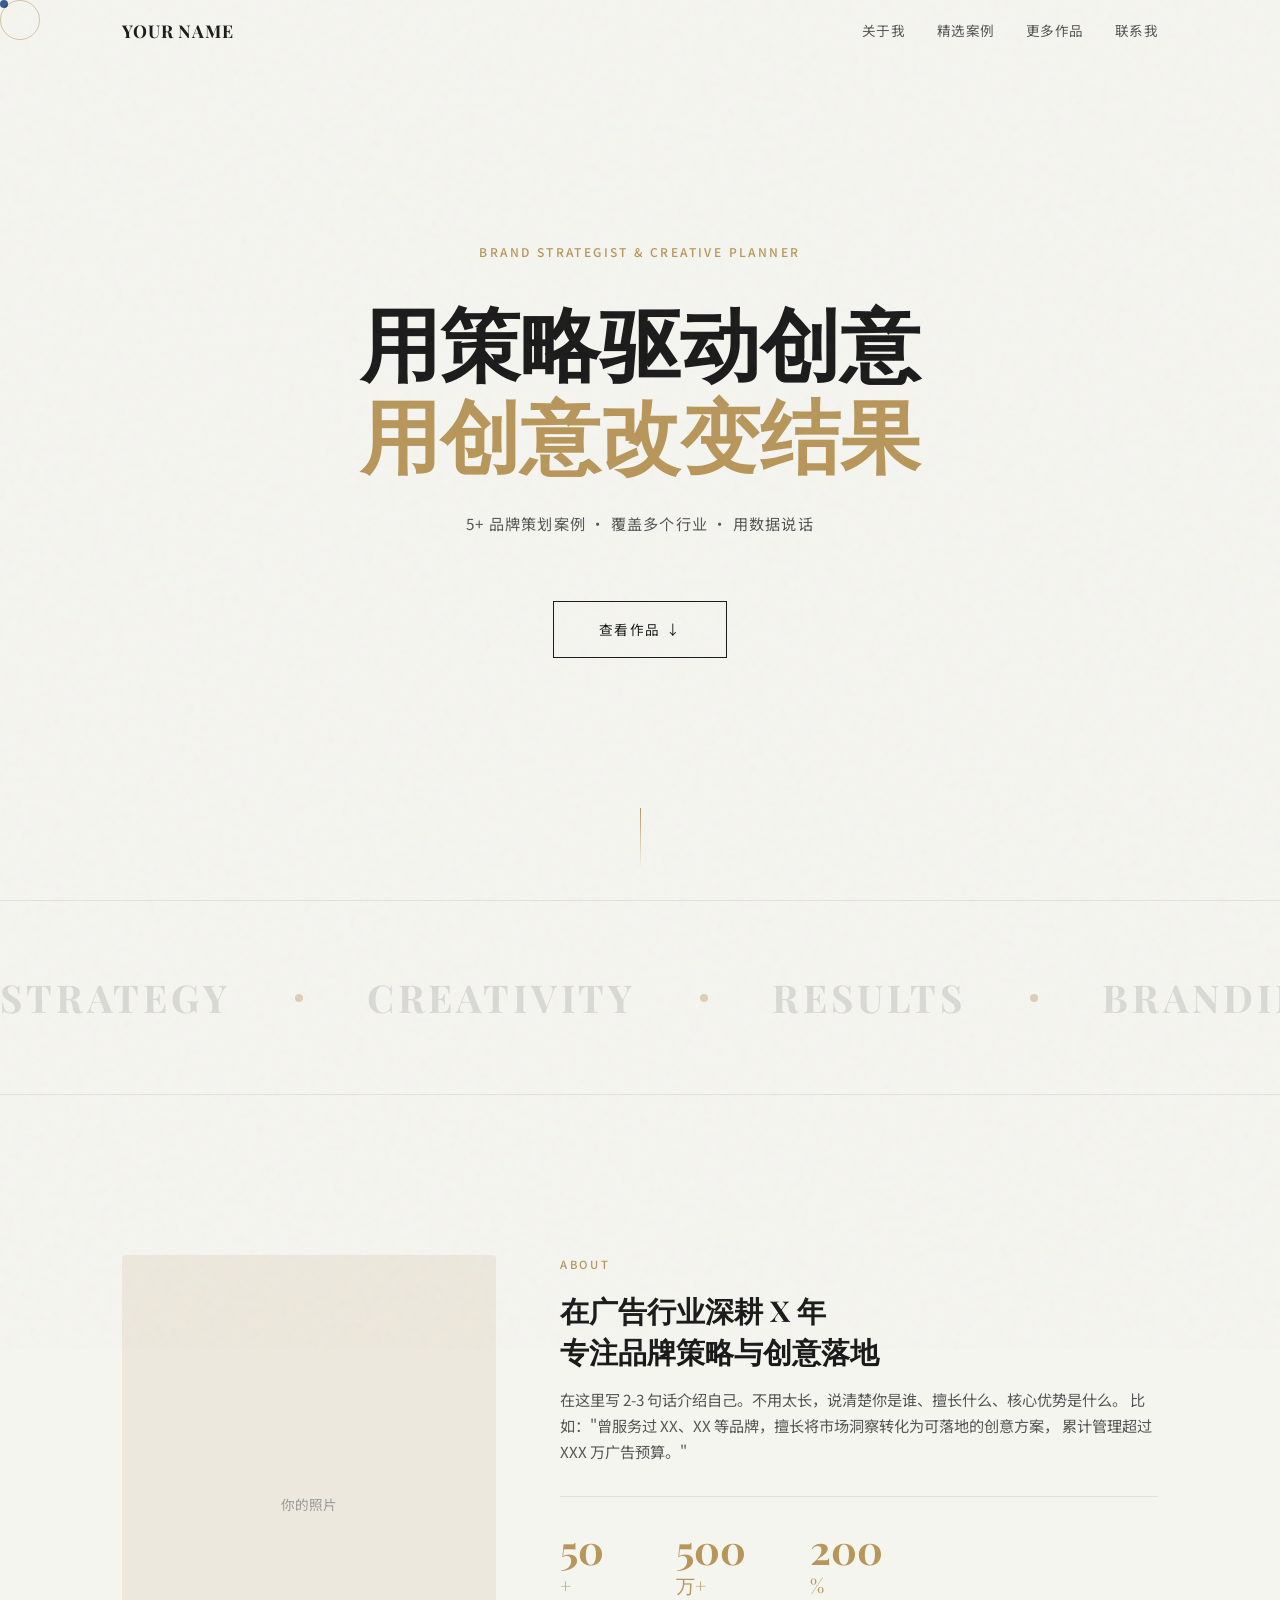
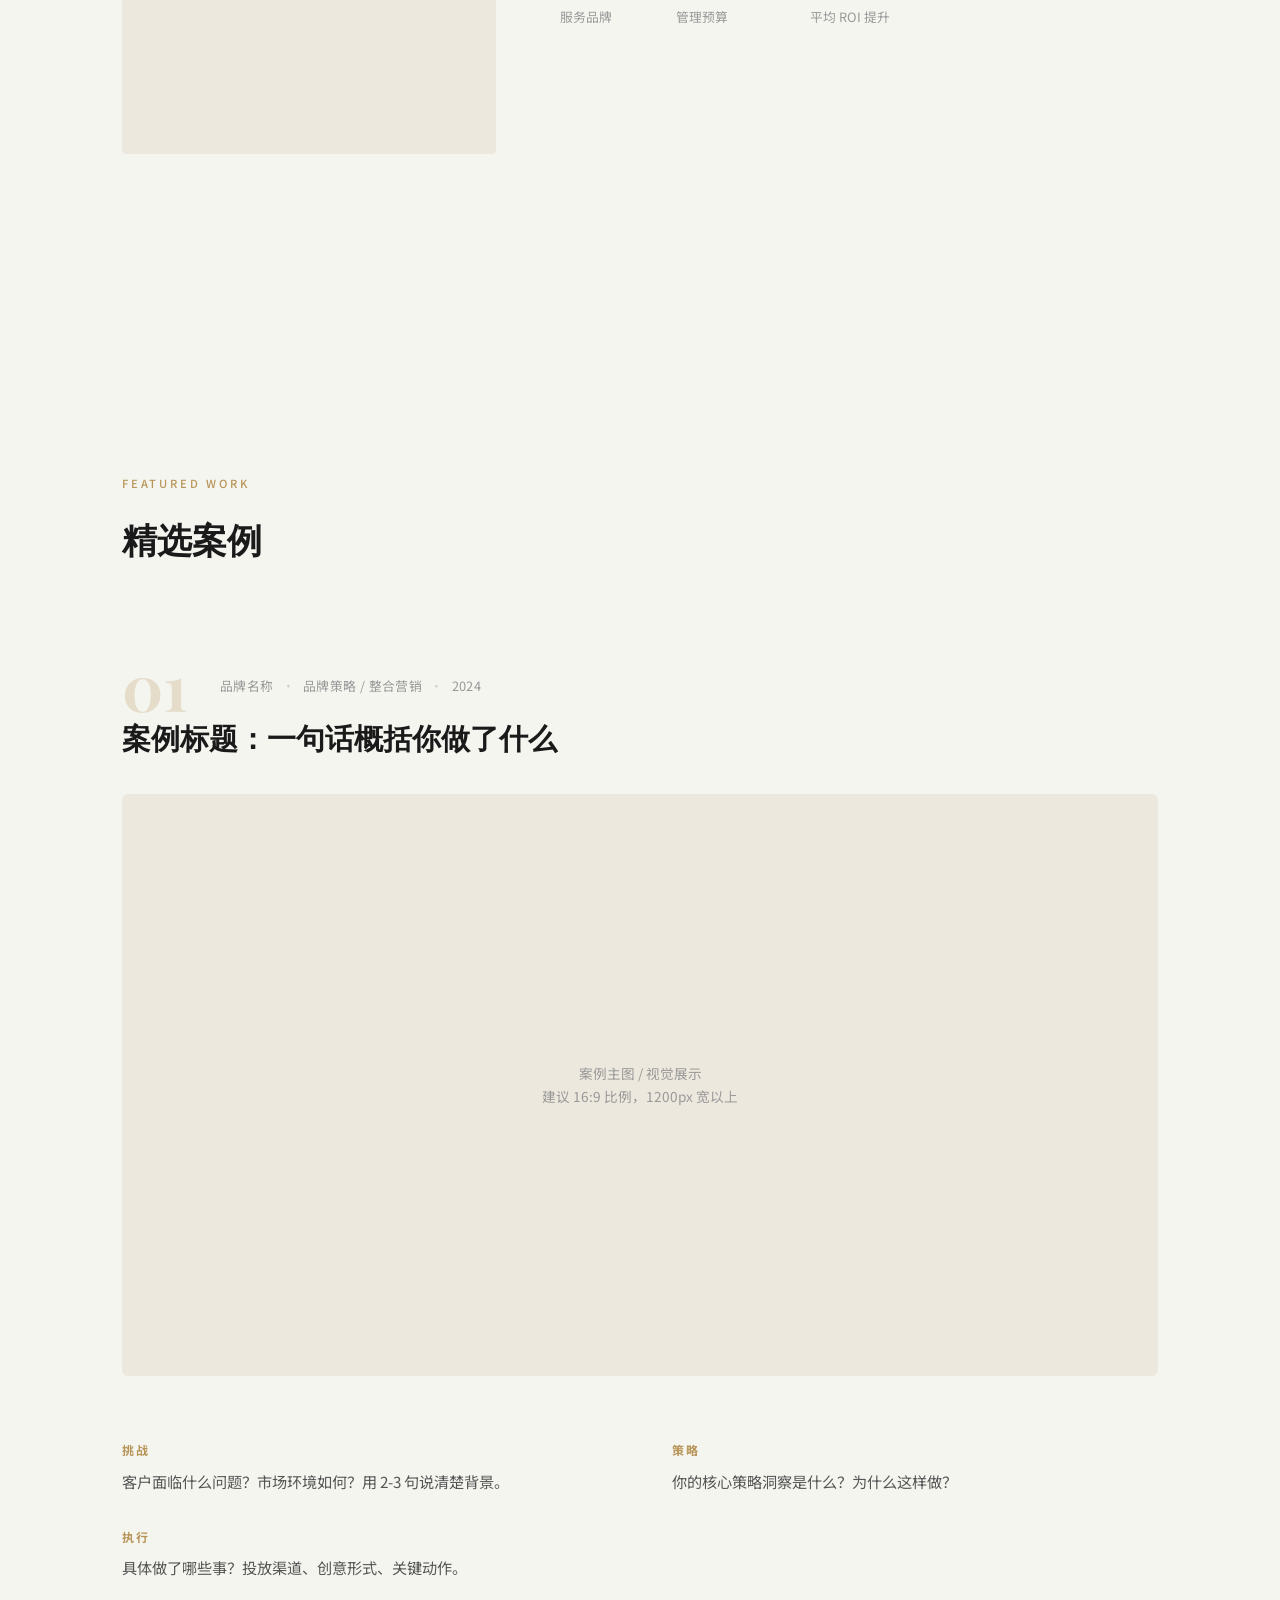
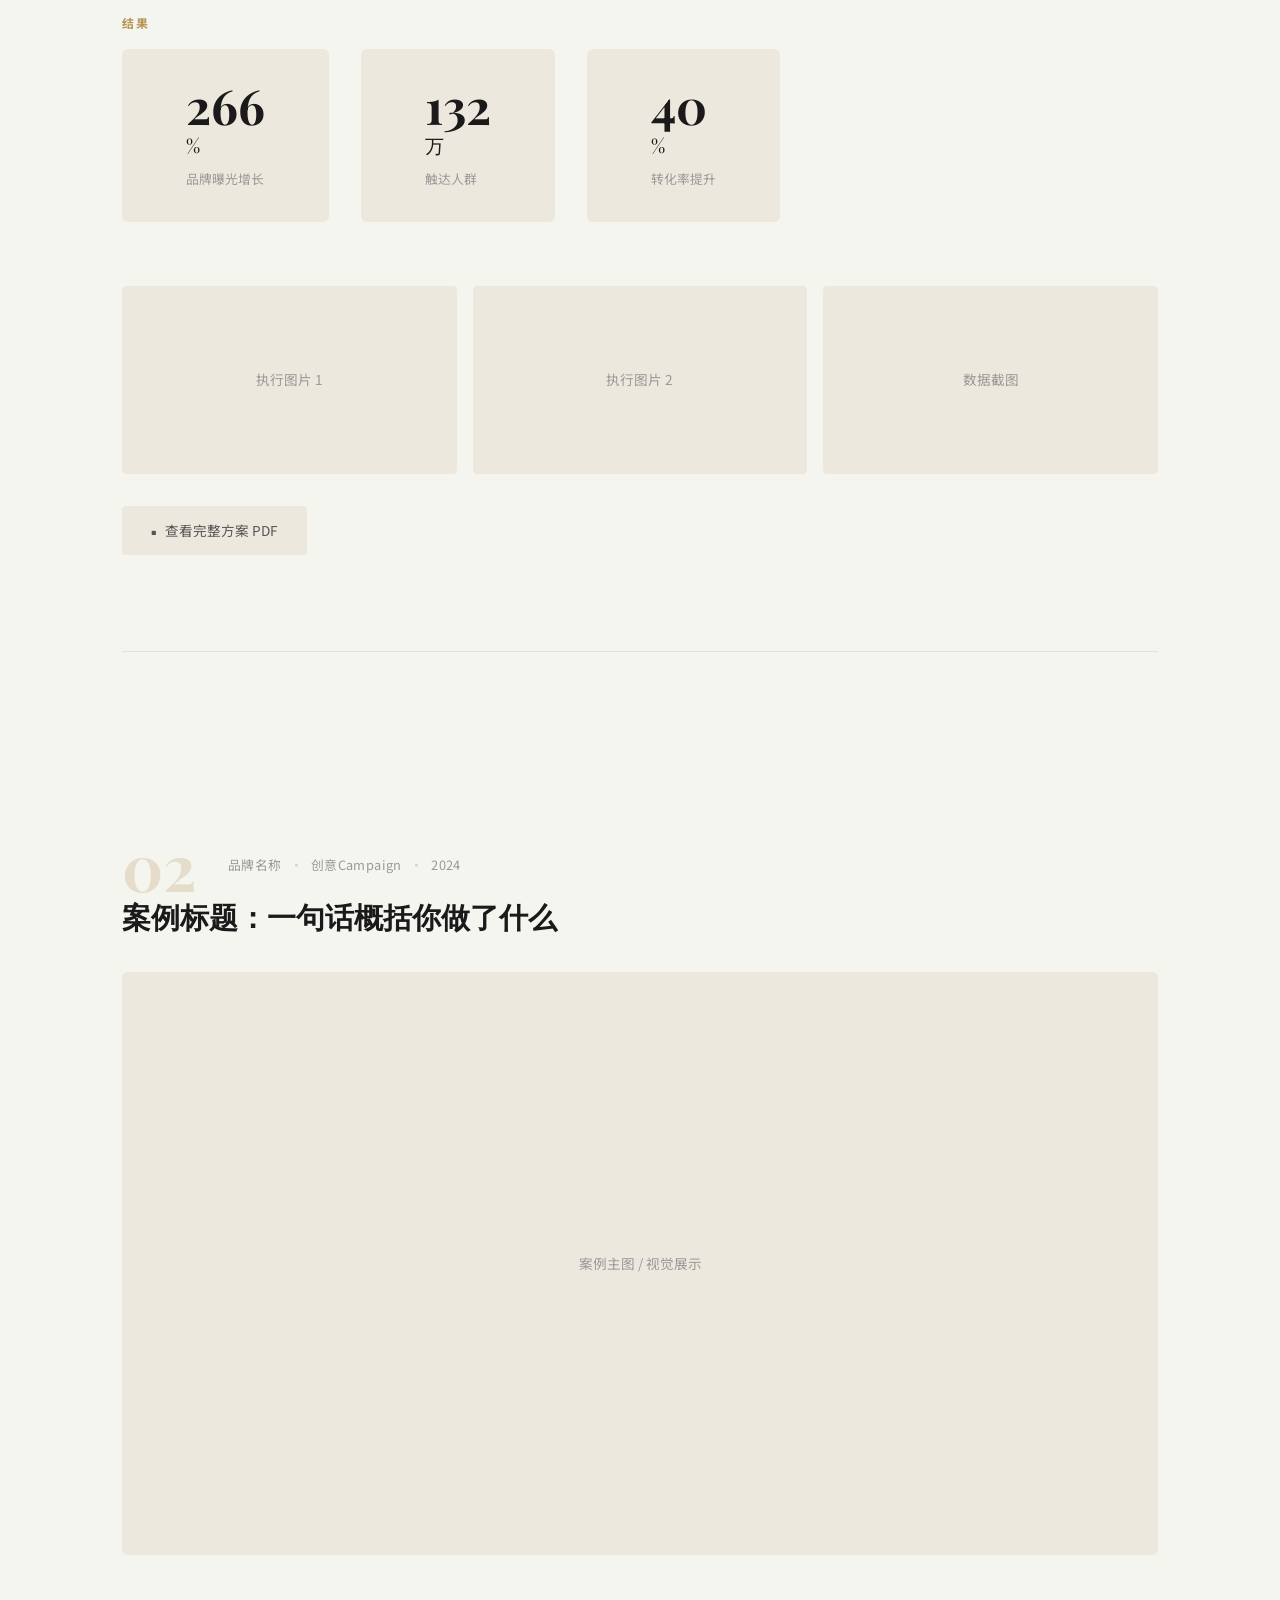
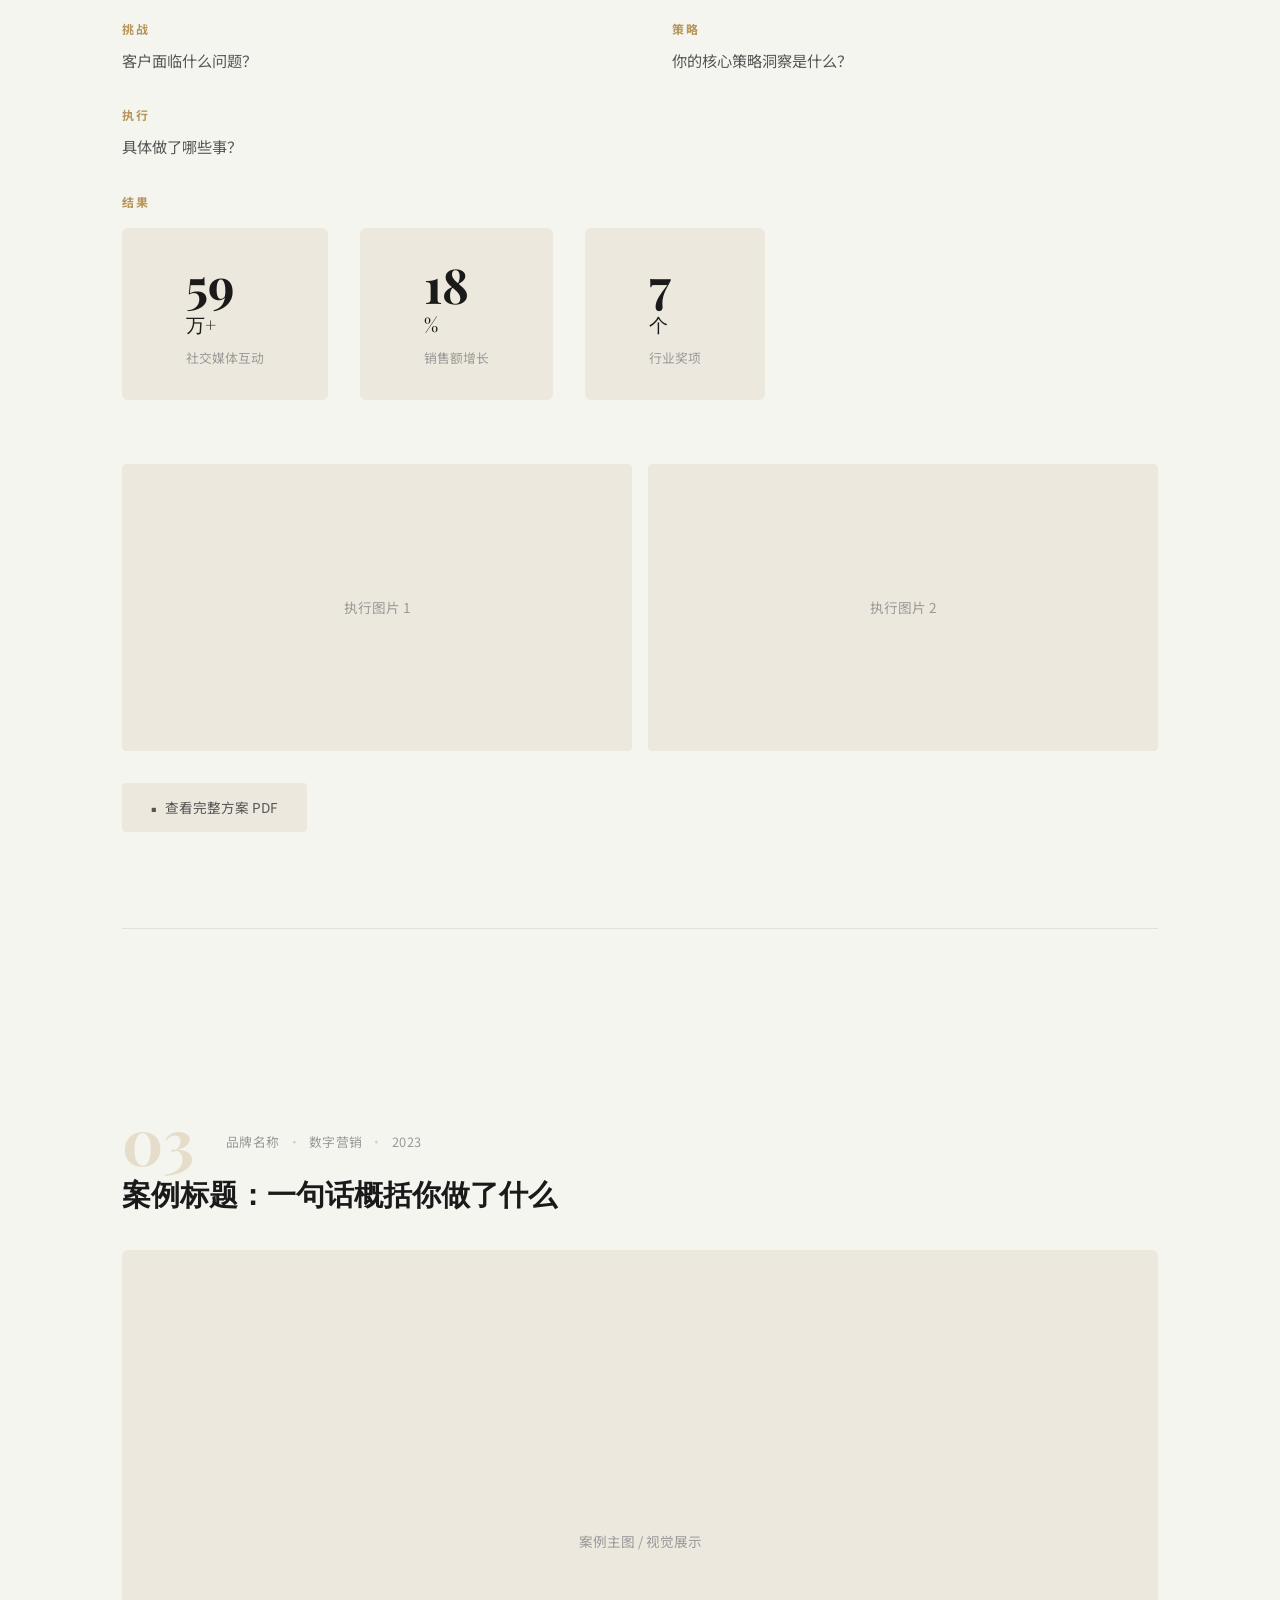
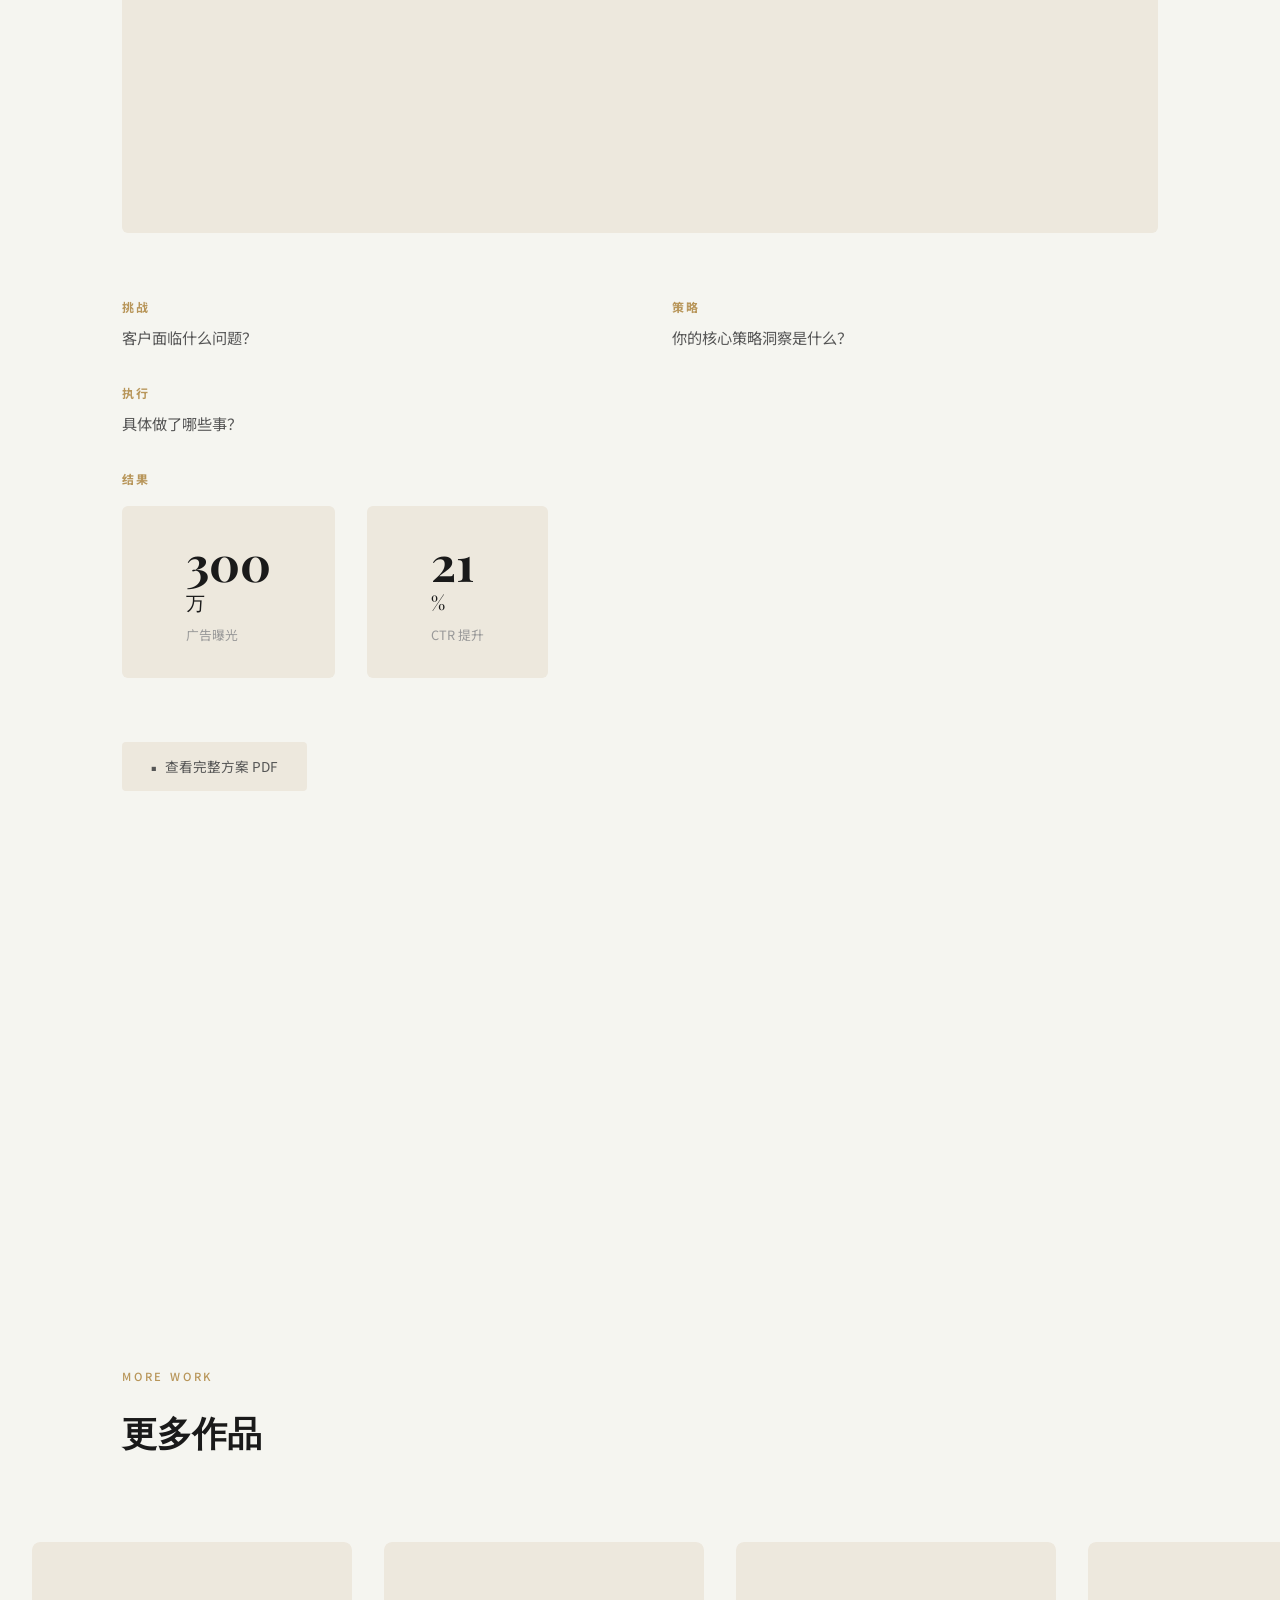
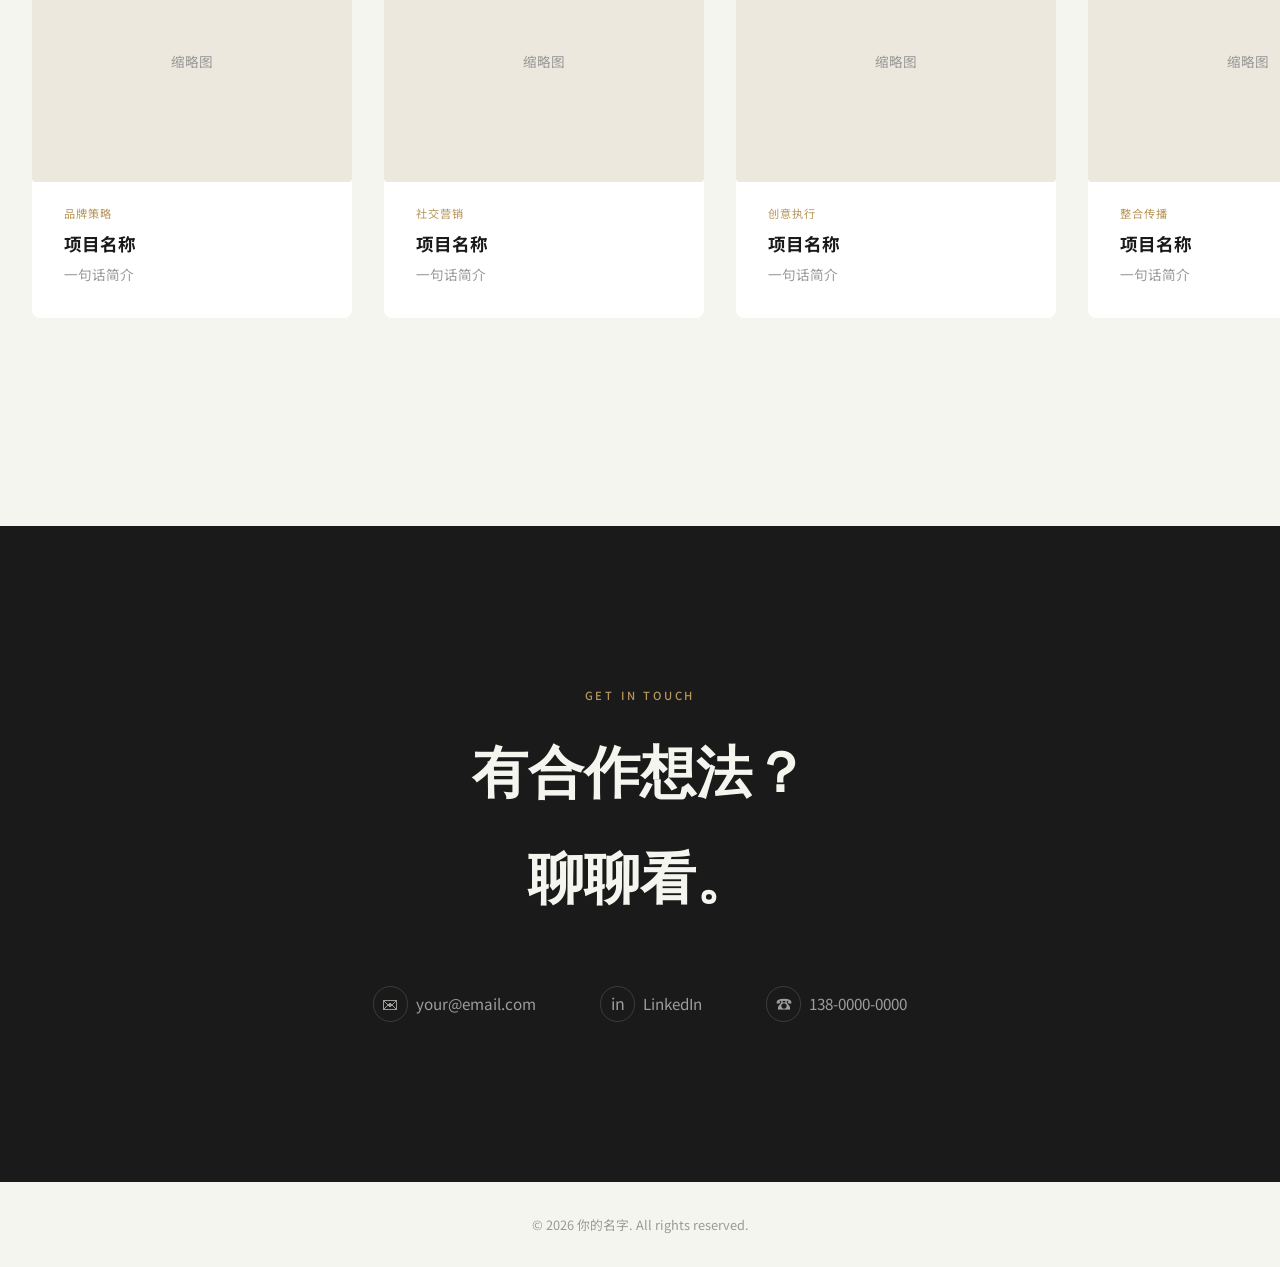
==== index.html @ a1524cfd "上传完整作品集网站" ====
<!DOCTYPE html>
<html lang="zh-CN">
<head>
  <meta charset="UTF-8">
  <meta name="viewport" content="width=device-width, initial-scale=1.0">
  <title>作品集 | 你的名字</title>
  <link rel="stylesheet" href="style.css">
  <link rel="preconnect" href="https://fonts.googleapis.com">
  <link href="https://fonts.googleapis.com/css2?family=Noto+Sans+SC:wght@300;400;500;700&family=Playfair+Display:wght@400;700&display=swap" rel="stylesheet">
</head>
<body>

  <!-- 自定义光标 -->
  <div class="cursor" id="cursor"></div>
  <div class="cursor-follower" id="cursorFollower"></div>

  <!-- 底噪纹理 -->
  <div class="grain-overlay"></div>

  <!-- 导航栏 -->
  <nav class="nav" id="nav">
    <div class="nav-inner">
      <a href="#hero" class="nav-logo">YOUR NAME</a>
      <div class="nav-links">
        <a href="#about">关于我</a>
        <a href="#featured">精选案例</a>
        <a href="#more-work">更多作品</a>
        <a href="#contact">联系我</a>
      </div>
      <button class="nav-toggle" id="navToggle" aria-label="菜单">
        <span></span><span></span><span></span>
      </button>
    </div>
  </nav>

  <!-- 英雄区 -->
  <section class="hero" id="hero">
    <div class="hero-content">
      <p class="hero-tag reveal">Brand Strategist & Creative Planner</p>
      <h1 class="hero-title">
        <span class="line split-text" data-delay="0">用策略驱动创意</span>
        <span class="line split-text" data-delay="0.4">用创意改变结果</span>
      </h1>
      <p class="hero-sub reveal">5+ 品牌策划案例 · 覆盖多个行业 · 用数据说话</p>
      <a href="#featured" class="hero-cta magnetic reveal">查看作品 ↓</a>
    </div>
    <div class="hero-scroll-hint">
      <div class="scroll-line"></div>
    </div>
  </section>

  <!-- 跑马灯 -->
  <div class="marquee">
    <div class="marquee-track">
      <span>STRATEGY</span><span class="marquee-dot"></span>
      <span>CREATIVITY</span><span class="marquee-dot"></span>
      <span>RESULTS</span><span class="marquee-dot"></span>
      <span>BRANDING</span><span class="marquee-dot"></span>
      <span>DIGITAL</span><span class="marquee-dot"></span>
      <span>STRATEGY</span><span class="marquee-dot"></span>
      <span>CREATIVITY</span><span class="marquee-dot"></span>
      <span>RESULTS</span><span class="marquee-dot"></span>
      <span>BRANDING</span><span class="marquee-dot"></span>
      <span>DIGITAL</span><span class="marquee-dot"></span>
    </div>
  </div>

  <!-- 关于我 -->
  <section class="about section" id="about">
    <div class="container">
      <div class="about-grid">
        <div class="about-photo reveal-mask">
          <div class="photo-placeholder">
            <!-- 替换为你的照片：<img src="assets/photo.jpg" alt="个人照片"> -->
            <span>你的照片</span>
          </div>
        </div>
        <div class="about-text">
          <h2 class="section-label reveal">ABOUT</h2>
          <h3 class="about-headline reveal">在广告行业深耕 X 年<br>专注品牌策略与创意落地</h3>
          <p class="about-desc reveal">
            在这里写 2-3 句话介绍自己。不用太长，说清楚你是谁、擅长什么、核心优势是什么。
            比如："曾服务过 XX、XX 等品牌，擅长将市场洞察转化为可落地的创意方案，
            累计管理超过 XXX 万广告预算。"
          </p>
          <div class="about-stats reveal">
            <div class="stat">
              <span class="stat-num" data-target="50">0</span><span class="stat-unit">+</span>
              <span class="stat-label">服务品牌</span>
            </div>
            <div class="stat">
              <span class="stat-num" data-target="500">0</span><span class="stat-unit">万+</span>
              <span class="stat-label">管理预算</span>
            </div>
            <div class="stat">
              <span class="stat-num" data-target="200">0</span><span class="stat-unit">%</span>
              <span class="stat-label">平均 ROI 提升</span>
            </div>
          </div>
        </div>
      </div>
    </div>
  </section>

  <!-- 精选案例 -->
  <section class="featured section" id="featured">
    <div class="container">
      <h2 class="section-label reveal">FEATURED WORK</h2>
      <h3 class="section-title reveal">精选案例</h3>

      <!-- 案例 1 -->
      <article class="case-study" id="case-1">
        <div class="case-header reveal">
          <span class="case-number">01</span>
          <div class="case-meta">
            <span class="case-client">品牌名称</span>
            <span class="case-divider">·</span>
            <span class="case-type">品牌策略 / 整合营销</span>
            <span class="case-divider">·</span>
            <span class="case-year">2024</span>
          </div>
        </div>
        <h4 class="case-title reveal">案例标题：一句话概括你做了什么</h4>

        <div class="case-visual reveal-mask">
          <div class="visual-placeholder">
            <!-- 替换为案例主图：<img src="assets/case1-hero.jpg" alt="案例1主图"> -->
            <span>案例主图 / 视觉展示<br>建议 16:9 比例，1200px 宽以上</span>
          </div>
        </div>

        <div class="case-body">
          <div class="case-section reveal">
            <h5>挑战</h5>
            <p>客户面临什么问题？市场环境如何？用 2-3 句说清楚背景。</p>
          </div>
          <div class="case-section reveal">
            <h5>策略</h5>
            <p>你的核心策略洞察是什么？为什么这样做？</p>
          </div>
          <div class="case-section reveal">
            <h5>执行</h5>
            <p>具体做了哪些事？投放渠道、创意形式、关键动作。</p>
          </div>
          <div class="case-results reveal">
            <h5>结果</h5>
            <div class="results-grid">
              <div class="result-card">
                <span class="result-num" data-target="300">0</span><span class="result-unit">%</span>
                <span class="result-label">品牌曝光增长</span>
              </div>
              <div class="result-card">
                <span class="result-num" data-target="150">0</span><span class="result-unit">万</span>
                <span class="result-label">触达人群</span>
              </div>
              <div class="result-card">
                <span class="result-num" data-target="45">0</span><span class="result-unit">%</span>
                <span class="result-label">转化率提升</span>
              </div>
            </div>
          </div>
        </div>

        <div class="case-gallery">
          <div class="gallery-item reveal-mask"><div class="visual-placeholder"><span>执行图片 1</span></div></div>
          <div class="gallery-item reveal-mask"><div class="visual-placeholder"><span>执行图片 2</span></div></div>
          <div class="gallery-item reveal-mask"><div class="visual-placeholder"><span>数据截图</span></div></div>
        </div>

        <div class="case-pdf reveal">
          <a href="assets/case1-deck.pdf" class="pdf-link magnetic" target="_blank">
            <span class="pdf-icon">&#9724;</span>
            <span>查看完整方案 PDF</span>
          </a>
        </div>
      </article>

      <!-- 案例 2 -->
      <article class="case-study" id="case-2">
        <div class="case-header reveal">
          <span class="case-number">02</span>
          <div class="case-meta">
            <span class="case-client">品牌名称</span>
            <span class="case-divider">·</span>
            <span class="case-type">创意Campaign</span>
            <span class="case-divider">·</span>
            <span class="case-year">2024</span>
          </div>
        </div>
        <h4 class="case-title reveal">案例标题：一句话概括你做了什么</h4>

        <div class="case-visual reveal-mask">
          <div class="visual-placeholder">
            <span>案例主图 / 视觉展示</span>
          </div>
        </div>

        <div class="case-body">
          <div class="case-section reveal">
            <h5>挑战</h5>
            <p>客户面临什么问题？</p>
          </div>
          <div class="case-section reveal">
            <h5>策略</h5>
            <p>你的核心策略洞察是什么？</p>
          </div>
          <div class="case-section reveal">
            <h5>执行</h5>
            <p>具体做了哪些事？</p>
          </div>
          <div class="case-results reveal">
            <h5>结果</h5>
            <div class="results-grid">
              <div class="result-card">
                <span class="result-num" data-target="80">0</span><span class="result-unit">万+</span>
                <span class="result-label">社交媒体互动</span>
              </div>
              <div class="result-card">
                <span class="result-num" data-target="25">0</span><span class="result-unit">%</span>
                <span class="result-label">销售额增长</span>
              </div>
              <div class="result-card">
                <span class="result-num" data-target="10">0</span><span class="result-unit">个</span>
                <span class="result-label">行业奖项</span>
              </div>
            </div>
          </div>
        </div>

        <div class="case-gallery">
          <div class="gallery-item reveal-mask"><div class="visual-placeholder"><span>执行图片 1</span></div></div>
          <div class="gallery-item reveal-mask"><div class="visual-placeholder"><span>执行图片 2</span></div></div>
        </div>

        <div class="case-pdf reveal">
          <a href="assets/case2-deck.pdf" class="pdf-link magnetic" target="_blank">
            <span class="pdf-icon">&#9724;</span>
            <span>查看完整方案 PDF</span>
          </a>
        </div>
      </article>

      <!-- 案例 3 -->
      <article class="case-study" id="case-3">
        <div class="case-header reveal">
          <span class="case-number">03</span>
          <div class="case-meta">
            <span class="case-client">品牌名称</span>
            <span class="case-divider">·</span>
            <span class="case-type">数字营销</span>
            <span class="case-divider">·</span>
            <span class="case-year">2023</span>
          </div>
        </div>
        <h4 class="case-title reveal">案例标题：一句话概括你做了什么</h4>

        <div class="case-visual reveal-mask">
          <div class="visual-placeholder">
            <span>案例主图 / 视觉展示</span>
          </div>
        </div>

        <div class="case-body">
          <div class="case-section reveal">
            <h5>挑战</h5>
            <p>客户面临什么问题？</p>
          </div>
          <div class="case-section reveal">
            <h5>策略</h5>
            <p>你的核心策略洞察是什么？</p>
          </div>
          <div class="case-section reveal">
            <h5>执行</h5>
            <p>具体做了哪些事？</p>
          </div>
          <div class="case-results reveal">
            <h5>结果</h5>
            <div class="results-grid">
              <div class="result-card">
                <span class="result-num" data-target="500">0</span><span class="result-unit">万</span>
                <span class="result-label">广告曝光</span>
              </div>
              <div class="result-card">
                <span class="result-num" data-target="35">0</span><span class="result-unit">%</span>
                <span class="result-label">CTR 提升</span>
              </div>
            </div>
          </div>
        </div>

        <div class="case-pdf reveal">
          <a href="assets/case3-deck.pdf" class="pdf-link magnetic" target="_blank">
            <span class="pdf-icon">&#9724;</span>
            <span>查看完整方案 PDF</span>
          </a>
        </div>
      </article>
    </div>
  </section>

  <!-- 更多作品（横向滚动） -->
  <section class="more-work section" id="more-work">
    <div class="container">
      <h2 class="section-label reveal">MORE WORK</h2>
      <h3 class="section-title reveal">更多作品</h3>
    </div>
    <div class="hscroll-wrapper">
      <div class="hscroll-track">
        <div class="work-card magnetic">
          <div class="work-card-img">
            <div class="visual-placeholder small"><span>缩略图</span></div>
          </div>
          <div class="work-card-info">
            <span class="work-card-type">品牌策略</span>
            <h4>项目名称</h4>
            <p>一句话简介</p>
          </div>
        </div>

        <div class="work-card magnetic">
          <div class="work-card-img">
            <div class="visual-placeholder small"><span>缩略图</span></div>
          </div>
          <div class="work-card-info">
            <span class="work-card-type">社交营销</span>
            <h4>项目名称</h4>
            <p>一句话简介</p>
          </div>
        </div>

        <div class="work-card magnetic">
          <div class="work-card-img">
            <div class="visual-placeholder small"><span>缩略图</span></div>
          </div>
          <div class="work-card-info">
            <span class="work-card-type">创意执行</span>
            <h4>项目名称</h4>
            <p>一句话简介</p>
          </div>
        </div>

        <div class="work-card magnetic">
          <div class="work-card-img">
            <div class="visual-placeholder small"><span>缩略图</span></div>
          </div>
          <div class="work-card-info">
            <span class="work-card-type">整合传播</span>
            <h4>项目名称</h4>
            <p>一句话简介</p>
          </div>
        </div>
      </div>
    </div>
  </section>

  <!-- 联系方式 -->
  <section class="contact section" id="contact">
    <div class="container">
      <h2 class="section-label reveal">GET IN TOUCH</h2>
      <h3 class="contact-headline split-text" data-delay="0">有合作想法？</h3>
      <h3 class="contact-headline split-text" data-delay="0.3">聊聊看。</h3>
      <div class="contact-links reveal">
        <a href="mailto:your@email.com" class="contact-item magnetic">
          <span class="contact-icon">&#9993;</span>
          <span>your@email.com</span>
        </a>
        <a href="https://www.linkedin.com/in/yourname" class="contact-item magnetic" target="_blank">
          <span class="contact-icon">in</span>
          <span>LinkedIn</span>
        </a>
        <a href="tel:+8613800000000" class="contact-item magnetic">
          <span class="contact-icon">&#9742;</span>
          <span>138-0000-0000</span>
        </a>
      </div>
    </div>
  </section>

  <!-- 页脚 -->
  <footer class="footer">
    <div class="container">
      <p>&copy; 2026 你的名字. All rights reserved.</p>
    </div>
  </footer>

  <script src="script.js"></script>
</body>
</html>
---- style.css ----
/* ========================================
   作品集网站 - 样式表 v2
   风格：简约 + 惊艳细节
   ======================================== */

/* --- Reset & Base --- */
*, *::before, *::after {
  margin: 0;
  padding: 0;
  box-sizing: border-box;
}

:root {
  --color-bg: #f5f5f0;
  --color-surface: #ffffff;
  --color-text: #1a1a1a;
  --color-text-secondary: #555;
  --color-text-muted: #999;
  --color-accent: #2d2d2d;
  --color-accent-warm: #b8965a;
  --color-border: #e0e0dc;
  --color-highlight: #ede8dd;

  --font-sans: 'Noto Sans SC', -apple-system, BlinkMacSystemFont, sans-serif;
  --font-display: 'Playfair Display', Georgia, serif;

  --space-xs: 0.5rem;
  --space-sm: 1rem;
  --space-md: 2rem;
  --space-lg: 4rem;
  --space-xl: 6rem;
  --space-2xl: 10rem;

  --max-width: 1100px;
  --transition: 0.3s cubic-bezier(0.4, 0, 0.2, 1);
}

html {
  scroll-behavior: smooth;
  font-size: 16px;
}

body {
  font-family: var(--font-sans);
  background: var(--color-bg);
  color: var(--color-text);
  line-height: 1.7;
  -webkit-font-smoothing: antialiased;
  cursor: none;
  overflow-x: hidden;
}

a {
  color: inherit;
  text-decoration: none;
  cursor: none;
}

button { cursor: none; }

img {
  max-width: 100%;
  display: block;
}

.container {
  max-width: var(--max-width);
  margin: 0 auto;
  padding: 0 var(--space-md);
}

.section {
  padding: var(--space-2xl) 0;
}

/* --- 自定义光标 --- */
.cursor {
  position: fixed;
  top: 0;
  left: 0;
  width: 8px;
  height: 8px;
  background: var(--color-accent-warm);
  border-radius: 50%;
  pointer-events: none;
  z-index: 9999;
  transform: translate(-50%, -50%);
  transition: width 0.3s, height 0.3s, background 0.3s, opacity 0.3s;
  mix-blend-mode: difference;
}

.cursor-follower {
  position: fixed;
  top: 0;
  left: 0;
  width: 40px;
  height: 40px;
  border: 1px solid var(--color-accent-warm);
  border-radius: 50%;
  pointer-events: none;
  z-index: 9998;
  transform: translate(-50%, -50%);
  transition: width 0.4s cubic-bezier(0.16, 1, 0.3, 1),
              height 0.4s cubic-bezier(0.16, 1, 0.3, 1),
              border-color 0.3s,
              opacity 0.3s;
  opacity: 0.5;
}

body:hover .cursor,
body:hover .cursor-follower {
  opacity: 1;
}

/* 悬浮在可点击元素时光标变大 */
body.cursor-hover .cursor {
  width: 50px;
  height: 50px;
  background: rgba(184, 150, 90, 0.15);
  mix-blend-mode: normal;
}

body.cursor-hover .cursor-follower {
  width: 60px;
  height: 60px;
  opacity: 0;
}

/* --- 底噪纹理 --- */
.grain-overlay {
  position: fixed;
  top: -50%;
  left: -50%;
  width: 200%;
  height: 200%;
  pointer-events: none;
  z-index: 9990;
  opacity: 0.04;
  background-image: url("data:image/svg+xml,%3Csvg viewBox='0 0 256 256' xmlns='http://www.w3.org/2000/svg'%3E%3Cfilter id='noise'%3E%3CfeTurbulence type='fractalNoise' baseFrequency='0.9' numOctaves='4' stitchTiles='stitch'/%3E%3C/filter%3E%3Crect width='100%25' height='100%25' filter='url(%23noise)'/%3E%3C/svg%3E");
  animation: grainShift 0.5s steps(1) infinite;
}

@keyframes grainShift {
  0% { transform: translate(0, 0); }
  25% { transform: translate(-2%, -1%); }
  50% { transform: translate(1%, 2%); }
  75% { transform: translate(-1%, -2%); }
  100% { transform: translate(2%, 1%); }
}

/* --- 渐入动画 --- */
.reveal {
  opacity: 0;
  transform: translateY(40px);
  transition: opacity 0.9s cubic-bezier(0.16, 1, 0.3, 1),
              transform 0.9s cubic-bezier(0.16, 1, 0.3, 1);
}

.reveal.visible {
  opacity: 1;
  transform: translateY(0);
}

/* 交错延迟 */
.reveal:nth-child(2) { transition-delay: 0.12s; }
.reveal:nth-child(3) { transition-delay: 0.24s; }
.reveal:nth-child(4) { transition-delay: 0.36s; }

/* --- 幕帘揭开动画 --- */
.reveal-mask {
  position: relative;
  overflow: hidden;
}

.reveal-mask::after {
  content: '';
  position: absolute;
  top: 0;
  left: 0;
  width: 100%;
  height: 100%;
  background: var(--color-accent-warm);
  transform: scaleX(1);
  transform-origin: right;
  transition: transform 1s cubic-bezier(0.77, 0, 0.175, 1) 0.2s;
  z-index: 2;
}

.reveal-mask.revealed::after {
  transform: scaleX(0);
}

.reveal-mask > * {
  opacity: 0;
  transition: opacity 0.01s 0.6s;
}

.reveal-mask.revealed > * {
  opacity: 1;
}

/* --- 逐字动画 --- */
.split-text .char {
  display: inline-block;
  opacity: 0;
  transform: translateY(60px) rotate(5deg);
  transition: opacity 0.5s cubic-bezier(0.16, 1, 0.3, 1),
              transform 0.6s cubic-bezier(0.16, 1, 0.3, 1);
}

.split-text.animate .char {
  opacity: 1;
  transform: translateY(0) rotate(0deg);
}

/* --- 导航栏 --- */
.nav {
  position: fixed;
  top: 0;
  left: 0;
  right: 0;
  z-index: 100;
  padding: var(--space-sm) 0;
  transition: background var(--transition), box-shadow var(--transition), padding var(--transition);
}

.nav.scrolled {
  background: rgba(245, 245, 240, 0.9);
  backdrop-filter: blur(12px);
  -webkit-backdrop-filter: blur(12px);
  box-shadow: 0 1px 0 var(--color-border);
  padding: 0.6rem 0;
}

.nav-inner {
  max-width: var(--max-width);
  margin: 0 auto;
  padding: 0 var(--space-md);
  display: flex;
  align-items: center;
  justify-content: space-between;
}

.nav-logo {
  font-family: var(--font-display);
  font-size: 1.1rem;
  font-weight: 700;
  letter-spacing: 0.05em;
}

.nav-links {
  display: flex;
  gap: var(--space-md);
}

.nav-links a {
  font-size: 0.85rem;
  color: var(--color-text-secondary);
  transition: color var(--transition);
  letter-spacing: 0.02em;
  position: relative;
}

.nav-links a::after {
  content: '';
  position: absolute;
  bottom: -4px;
  left: 0;
  width: 0;
  height: 1px;
  background: var(--color-accent-warm);
  transition: width 0.4s cubic-bezier(0.16, 1, 0.3, 1);
}

.nav-links a:hover {
  color: var(--color-text);
}

.nav-links a:hover::after {
  width: 100%;
}

.nav-toggle {
  display: none;
  background: none;
  border: none;
  padding: 4px;
  flex-direction: column;
  gap: 5px;
}

.nav-toggle span {
  display: block;
  width: 22px;
  height: 2px;
  background: var(--color-text);
  transition: transform var(--transition), opacity var(--transition);
}

/* --- 英雄区 --- */
.hero {
  min-height: 100vh;
  display: flex;
  flex-direction: column;
  align-items: center;
  justify-content: center;
  text-align: center;
  padding: var(--space-2xl) var(--space-md);
  position: relative;
}

.hero-tag {
  font-size: 0.75rem;
  letter-spacing: 0.2em;
  text-transform: uppercase;
  color: var(--color-accent-warm);
  margin-bottom: var(--space-md);
  font-weight: 500;
}

.hero-title {
  font-family: var(--font-display);
  font-size: clamp(2.8rem, 7vw, 5rem);
  font-weight: 700;
  line-height: 1.15;
  margin-bottom: var(--space-md);
}

.hero-title .line {
  display: block;
}

.hero-title .line:nth-child(2) {
  color: var(--color-accent-warm);
}

.hero-sub {
  font-size: 0.95rem;
  color: var(--color-text-secondary);
  margin-bottom: var(--space-lg);
  letter-spacing: 0.08em;
}

.hero-cta {
  display: inline-block;
  padding: 1rem 2.8rem;
  border: 1.5px solid var(--color-text);
  font-size: 0.85rem;
  letter-spacing: 0.12em;
  transition: background 0.5s cubic-bezier(0.16, 1, 0.3, 1),
              color 0.5s cubic-bezier(0.16, 1, 0.3, 1),
              transform 0.5s cubic-bezier(0.16, 1, 0.3, 1),
              letter-spacing 0.5s;
}

.hero-cta:hover {
  background: var(--color-text);
  color: var(--color-bg);
  letter-spacing: 0.2em;
}

.hero-scroll-hint {
  position: absolute;
  bottom: 2rem;
}

.scroll-line {
  width: 1px;
  height: 60px;
  background: linear-gradient(to bottom, var(--color-accent-warm), transparent);
  animation: scrollPulse 2.5s cubic-bezier(0.4, 0, 0.2, 1) infinite;
}

@keyframes scrollPulse {
  0%, 100% { opacity: 0.2; transform: scaleY(0.4); transform-origin: top; }
  50% { opacity: 1; transform: scaleY(1); }
}

/* --- 跑马灯 --- */
.marquee {
  padding: var(--space-lg) 0;
  overflow: hidden;
  border-top: 1px solid var(--color-border);
  border-bottom: 1px solid var(--color-border);
}

.marquee-track {
  display: flex;
  gap: var(--space-lg);
  width: max-content;
  animation: marqueeScroll 20s linear infinite;
}

.marquee-track span {
  font-family: var(--font-display);
  font-size: clamp(1.5rem, 3vw, 2.5rem);
  font-weight: 700;
  color: var(--color-text);
  opacity: 0.12;
  white-space: nowrap;
  letter-spacing: 0.1em;
}

.marquee-dot {
  width: 8px !important;
  height: 8px;
  background: var(--color-accent-warm) !important;
  border-radius: 50%;
  display: inline-block;
  opacity: 0.4 !important;
  align-self: center;
  flex-shrink: 0;
  font-size: 0 !important;
}

@keyframes marqueeScroll {
  0% { transform: translateX(0); }
  100% { transform: translateX(-50%); }
}

/* --- 关于我 --- */
.section-label {
  font-size: 0.7rem;
  letter-spacing: 0.25em;
  text-transform: uppercase;
  color: var(--color-accent-warm);
  margin-bottom: var(--space-sm);
  font-weight: 500;
}

.section-title {
  font-family: var(--font-display);
  font-size: 2.2rem;
  margin-bottom: var(--space-lg);
}

.about-grid {
  display: grid;
  grid-template-columns: 1fr 1.6fr;
  gap: var(--space-lg);
  align-items: start;
}

.photo-placeholder,
.visual-placeholder {
  background: var(--color-highlight);
  border-radius: 4px;
  display: flex;
  align-items: center;
  justify-content: center;
  color: var(--color-text-muted);
  font-size: 0.85rem;
  text-align: center;
}

.photo-placeholder {
  aspect-ratio: 3/4;
}

.visual-placeholder {
  aspect-ratio: 16/9;
  padding: var(--space-md);
}

.visual-placeholder.small {
  aspect-ratio: 4/3;
}

.about-headline {
  font-family: var(--font-display);
  font-size: 1.8rem;
  line-height: 1.4;
  margin-bottom: var(--space-sm);
}

.about-desc {
  color: var(--color-text-secondary);
  margin-bottom: var(--space-md);
  font-size: 0.95rem;
}

.about-stats {
  display: flex;
  gap: var(--space-lg);
  padding-top: var(--space-md);
  border-top: 1px solid var(--color-border);
}

.stat {
  display: flex;
  flex-direction: column;
}

.stat-num {
  font-family: var(--font-display);
  font-size: 2.5rem;
  font-weight: 700;
  line-height: 1;
  color: var(--color-accent-warm);
}

.stat-unit {
  font-family: var(--font-display);
  font-size: 1.2rem;
  color: var(--color-accent-warm);
}

.stat-label {
  font-size: 0.8rem;
  color: var(--color-text-muted);
  margin-top: 4px;
}

/* --- 案例展示 --- */
.case-study {
  margin-bottom: var(--space-2xl);
  padding-bottom: var(--space-xl);
  border-bottom: 1px solid var(--color-border);
}

.case-study:last-child {
  border-bottom: none;
}

.case-header {
  display: flex;
  align-items: baseline;
  gap: var(--space-md);
  margin-bottom: var(--space-sm);
}

.case-number {
  font-family: var(--font-display);
  font-size: 4rem;
  font-weight: 700;
  color: var(--color-accent-warm);
  line-height: 1;
  opacity: 0.25;
  transition: opacity 0.5s;
}

.case-study:hover .case-number {
  opacity: 0.5;
}

.case-meta {
  display: flex;
  gap: var(--space-xs);
  font-size: 0.8rem;
  color: var(--color-text-muted);
  letter-spacing: 0.03em;
}

.case-divider {
  opacity: 0.4;
}

.case-title {
  font-family: var(--font-display);
  font-size: 1.8rem;
  margin-bottom: var(--space-md);
  max-width: 700px;
}

.case-visual {
  margin-bottom: var(--space-lg);
  overflow: hidden;
  border-radius: 6px;
}

.case-visual img {
  width: 100%;
  transition: transform 1.2s cubic-bezier(0.16, 1, 0.3, 1);
}

.case-visual:hover img {
  transform: scale(1.04);
}

.case-body {
  display: grid;
  grid-template-columns: 1fr 1fr;
  gap: var(--space-md) var(--space-lg);
  margin-bottom: var(--space-lg);
}

.case-section h5 {
  font-size: 0.75rem;
  letter-spacing: 0.15em;
  text-transform: uppercase;
  color: var(--color-accent-warm);
  margin-bottom: var(--space-xs);
}

.case-section p {
  color: var(--color-text-secondary);
  font-size: 0.95rem;
}

.case-results {
  grid-column: 1 / -1;
}

.case-results h5 {
  font-size: 0.75rem;
  letter-spacing: 0.15em;
  text-transform: uppercase;
  color: var(--color-accent-warm);
  margin-bottom: var(--space-sm);
}

.results-grid {
  display: flex;
  gap: var(--space-md);
}

.result-card {
  display: flex;
  flex-direction: column;
  padding: var(--space-md) var(--space-lg);
  background: var(--color-highlight);
  border-radius: 6px;
  min-width: 160px;
  transition: transform 0.5s cubic-bezier(0.16, 1, 0.3, 1),
              box-shadow 0.5s;
}

.result-card:hover {
  transform: translateY(-4px);
  box-shadow: 0 8px 30px rgba(0, 0, 0, 0.06);
}

.result-num {
  font-family: var(--font-display);
  font-size: 3rem;
  font-weight: 700;
  line-height: 1;
  color: var(--color-text);
}

.result-unit {
  font-family: var(--font-display);
  font-size: 1.2rem;
  color: var(--color-text);
}

.result-label {
  font-size: 0.8rem;
  color: var(--color-text-muted);
  margin-top: 6px;
}

.case-gallery {
  display: grid;
  grid-template-columns: repeat(auto-fit, minmax(250px, 1fr));
  gap: var(--space-sm);
  margin-bottom: var(--space-md);
}

.gallery-item {
  overflow: hidden;
  border-radius: 4px;
}

.gallery-item img {
  width: 100%;
  transition: transform 0.8s cubic-bezier(0.16, 1, 0.3, 1);
}

.gallery-item:hover img {
  transform: scale(1.05);
}

.case-pdf {
  display: inline-block;
}

.pdf-link {
  display: inline-flex;
  align-items: center;
  gap: var(--space-xs);
  padding: 0.8rem 1.8rem;
  background: var(--color-highlight);
  border-radius: 4px;
  font-size: 0.85rem;
  color: var(--color-text-secondary);
  transition: background 0.4s cubic-bezier(0.16, 1, 0.3, 1),
              color 0.4s,
              transform 0.4s cubic-bezier(0.16, 1, 0.3, 1);
}

.pdf-link:hover {
  background: var(--color-accent);
  color: var(--color-bg);
}

.pdf-icon {
  font-size: 0.7rem;
}

/* --- 更多作品（横向滚动） --- */
.hscroll-wrapper {
  overflow-x: auto;
  overflow-y: hidden;
  padding: 0 var(--space-md) var(--space-md);
  -webkit-overflow-scrolling: touch;
  scrollbar-width: none;
}

.hscroll-wrapper::-webkit-scrollbar {
  display: none;
}

.hscroll-track {
  display: flex;
  gap: var(--space-md);
  width: max-content;
  padding: var(--space-sm) 0;
}

.work-card {
  background: var(--color-surface);
  border-radius: 8px;
  overflow: hidden;
  width: 320px;
  flex-shrink: 0;
  transition: transform 0.5s cubic-bezier(0.16, 1, 0.3, 1),
              box-shadow 0.5s;
}

.work-card:hover {
  transform: translateY(-8px) rotate(-0.5deg);
  box-shadow: 0 20px 60px rgba(0, 0, 0, 0.1);
}

.work-card-img {
  overflow: hidden;
}

.work-card-img img {
  width: 100%;
  transition: transform 0.8s cubic-bezier(0.16, 1, 0.3, 1);
}

.work-card:hover .work-card-img img {
  transform: scale(1.08);
}

.work-card-info {
  padding: var(--space-sm) var(--space-md) var(--space-md);
}

.work-card-type {
  font-size: 0.7rem;
  letter-spacing: 0.1em;
  text-transform: uppercase;
  color: var(--color-accent-warm);
}

.work-card-info h4 {
  font-size: 1.1rem;
  margin: 4px 0;
}

.work-card-info p {
  font-size: 0.85rem;
  color: var(--color-text-muted);
}

/* --- 联系方式 --- */
.contact {
  text-align: center;
  background: var(--color-text);
  color: var(--color-bg);
}

.contact .section-label {
  color: var(--color-accent-warm);
}

.contact-headline {
  font-family: var(--font-display);
  font-size: clamp(2.2rem, 5vw, 3.5rem);
  margin-bottom: 0.2em;
}

.contact-headline:last-of-type {
  margin-bottom: var(--space-lg);
}

.contact .split-text .char {
  color: var(--color-bg);
}

.contact-links {
  display: flex;
  justify-content: center;
  gap: var(--space-lg);
  flex-wrap: wrap;
}

.contact-item {
  display: flex;
  align-items: center;
  gap: var(--space-xs);
  font-size: 0.95rem;
  color: rgba(245, 245, 240, 0.6);
  transition: color 0.4s;
}

.contact-item:hover {
  color: var(--color-accent-warm);
}

.contact-icon {
  font-size: 1rem;
  width: 2.2rem;
  height: 2.2rem;
  display: flex;
  align-items: center;
  justify-content: center;
  border: 1px solid rgba(245, 245, 240, 0.15);
  border-radius: 50%;
  font-style: normal;
  transition: border-color 0.4s, transform 0.4s;
}

.contact-item:hover .contact-icon {
  border-color: var(--color-accent-warm);
  transform: scale(1.1);
}

/* --- 页脚 --- */
.footer {
  padding: var(--space-md) 0;
  text-align: center;
  font-size: 0.8rem;
  color: var(--color-text-muted);
}

/* --- 视差滚动辅助 --- */
[data-parallax] {
  will-change: transform;
}

/* --- 响应式 --- */
@media (max-width: 768px) {
  /* 移动端隐藏自定义光标 */
  .cursor, .cursor-follower {
    display: none !important;
  }

  body {
    cursor: auto;
  }

  a, button {
    cursor: auto;
  }

  .nav-links {
    display: none;
    position: absolute;
    top: 100%;
    left: 0;
    right: 0;
    background: rgba(245, 245, 240, 0.98);
    backdrop-filter: blur(10px);
    flex-direction: column;
    padding: var(--space-md);
    gap: var(--space-sm);
    box-shadow: 0 4px 20px rgba(0, 0, 0, 0.05);
  }

  .nav-links.open {
    display: flex;
  }

  .nav-toggle {
    display: flex;
  }

  .nav-toggle.active span:nth-child(1) {
    transform: rotate(45deg) translate(5px, 5px);
  }
  .nav-toggle.active span:nth-child(2) {
    opacity: 0;
  }
  .nav-toggle.active span:nth-child(3) {
    transform: rotate(-45deg) translate(5px, -5px);
  }

  .hero-title {
    font-size: clamp(2rem, 9vw, 3rem);
  }

  .about-grid {
    grid-template-columns: 1fr;
  }

  .photo-placeholder {
    aspect-ratio: 1/1;
    max-width: 280px;
  }

  .about-stats {
    gap: var(--space-md);
  }

  .stat-num {
    font-size: 2rem;
  }

  .case-body {
    grid-template-columns: 1fr;
  }

  .results-grid {
    flex-direction: column;
    gap: var(--space-sm);
  }

  .result-card {
    min-width: auto;
  }

  .work-card {
    width: 280px;
  }

  .contact-links {
    flex-direction: column;
    align-items: center;
    gap: var(--space-md);
  }

  .marquee-track span {
    font-size: 1.2rem;
  }
}

@media (max-width: 480px) {
  :root {
    --space-2xl: 5rem;
  }

  .section-title {
    font-size: 1.6rem;
  }

  .case-number {
    font-size: 2.5rem;
  }

  .case-title {
    font-size: 1.4rem;
  }
}
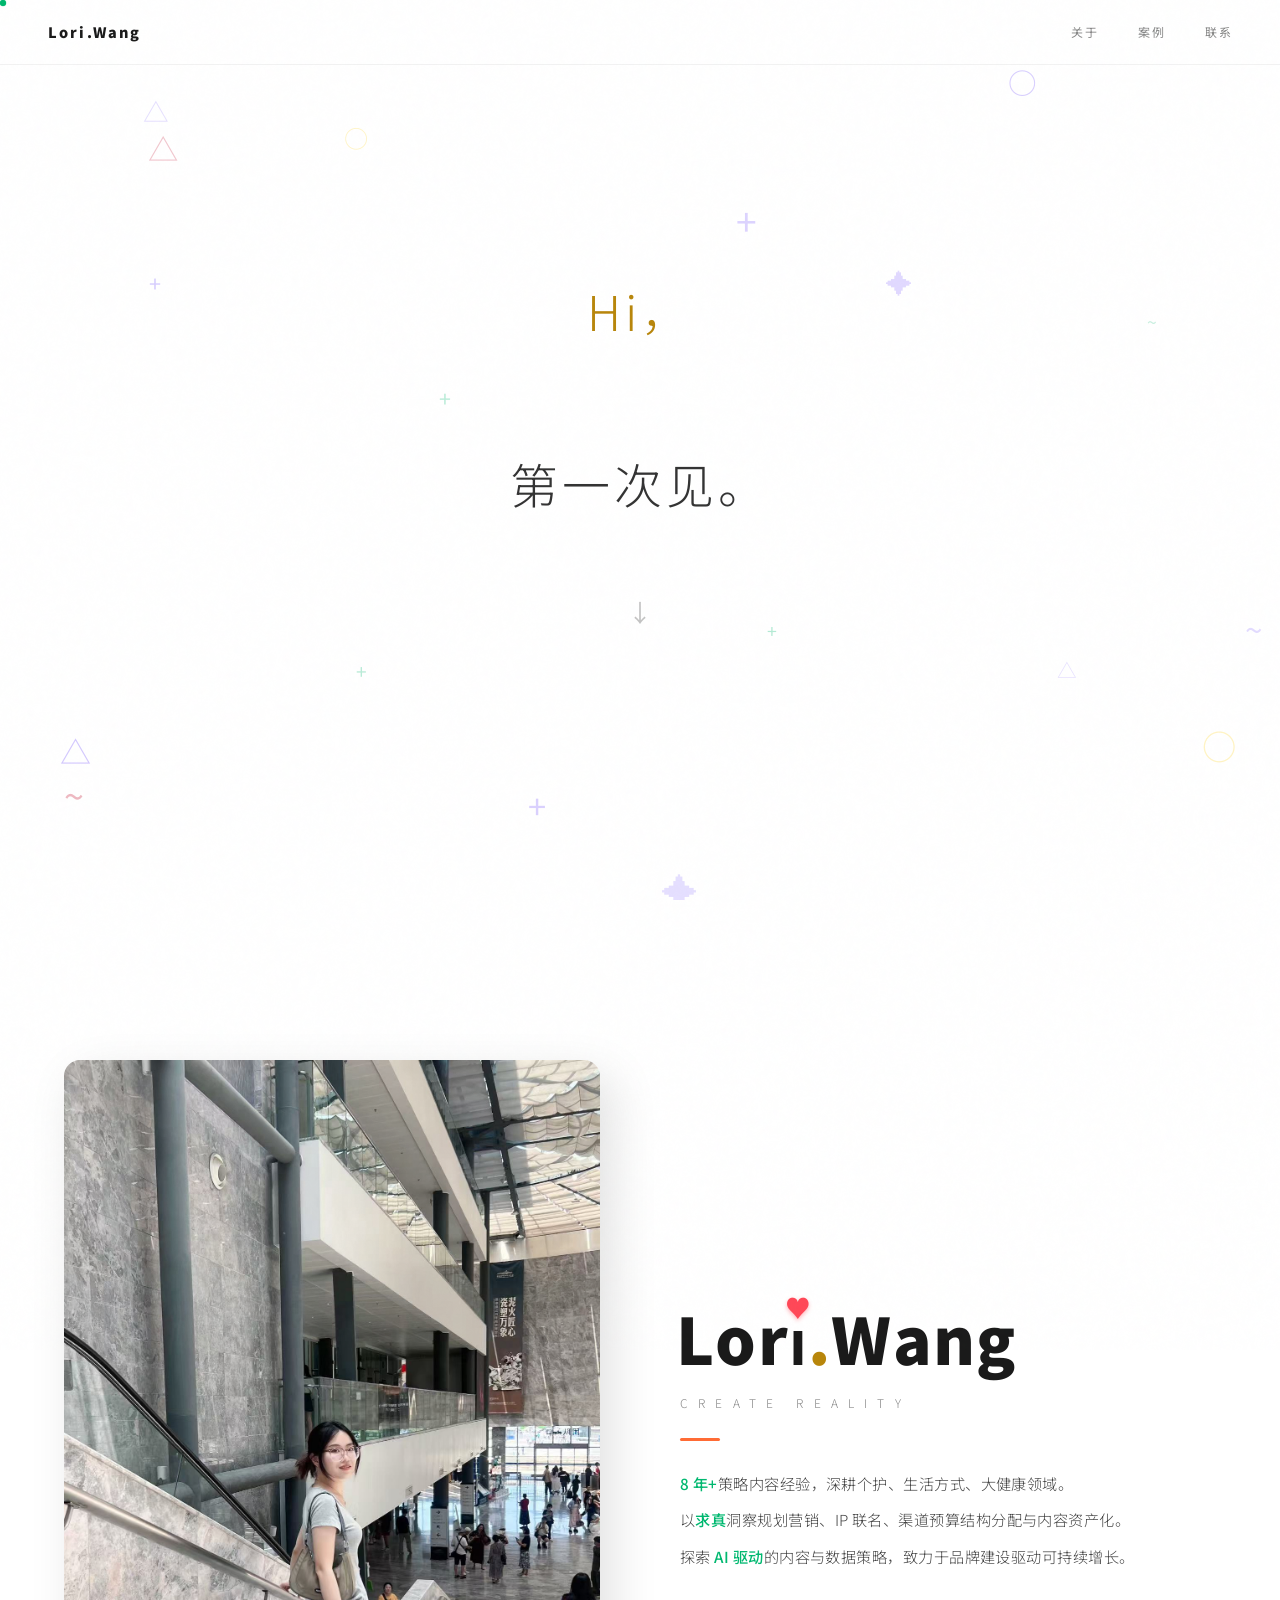
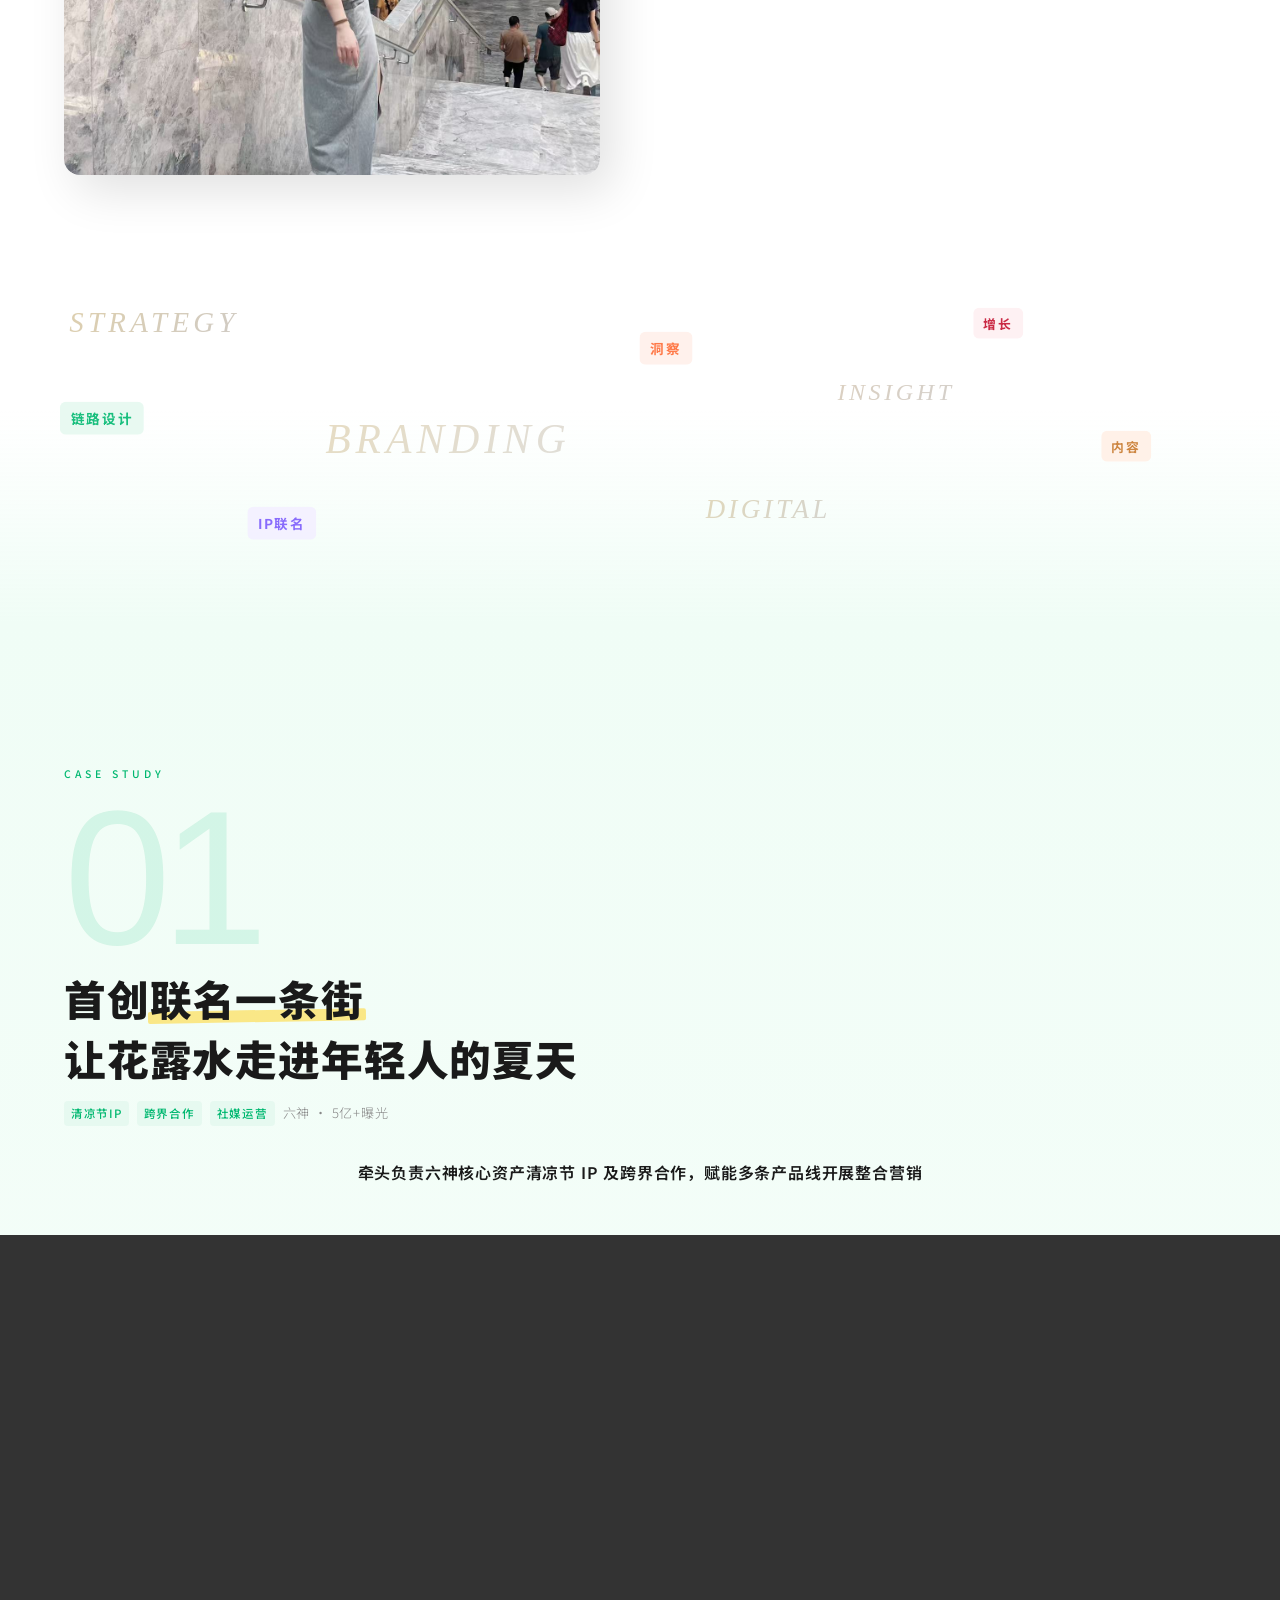
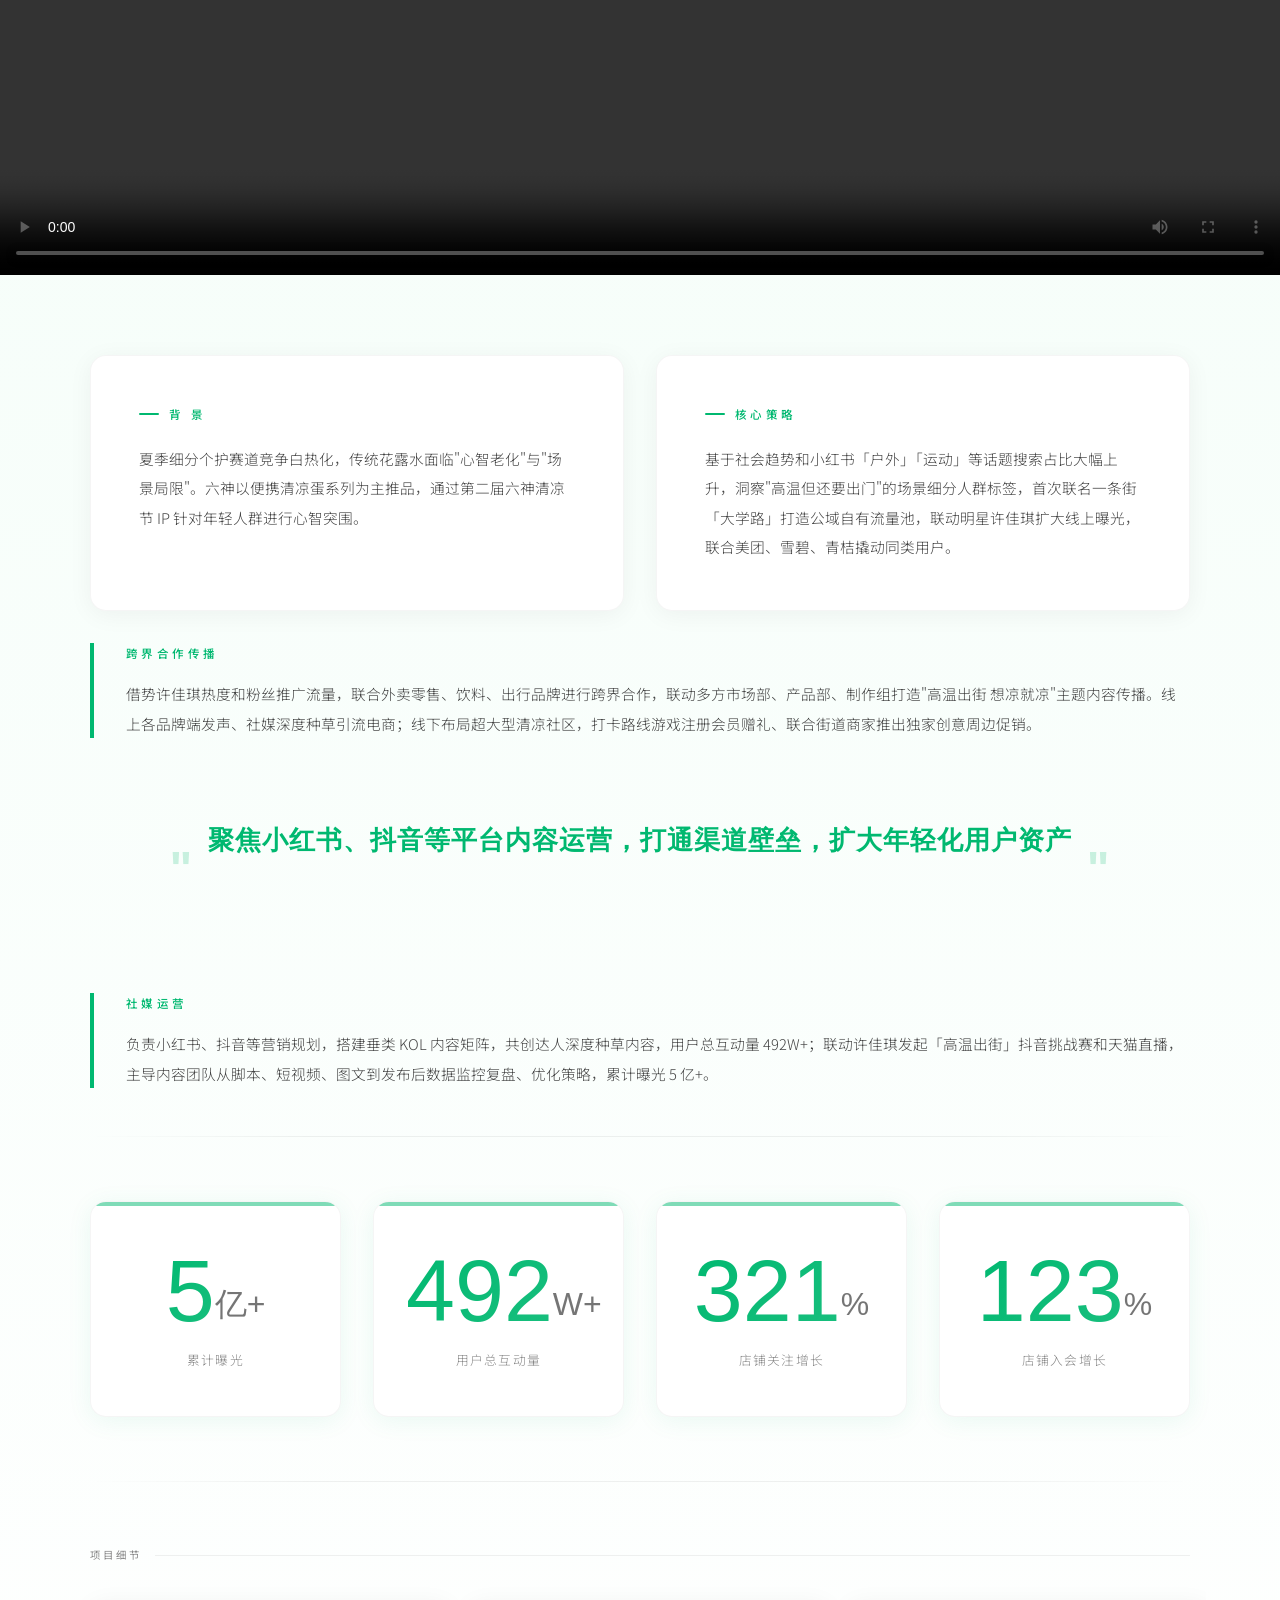
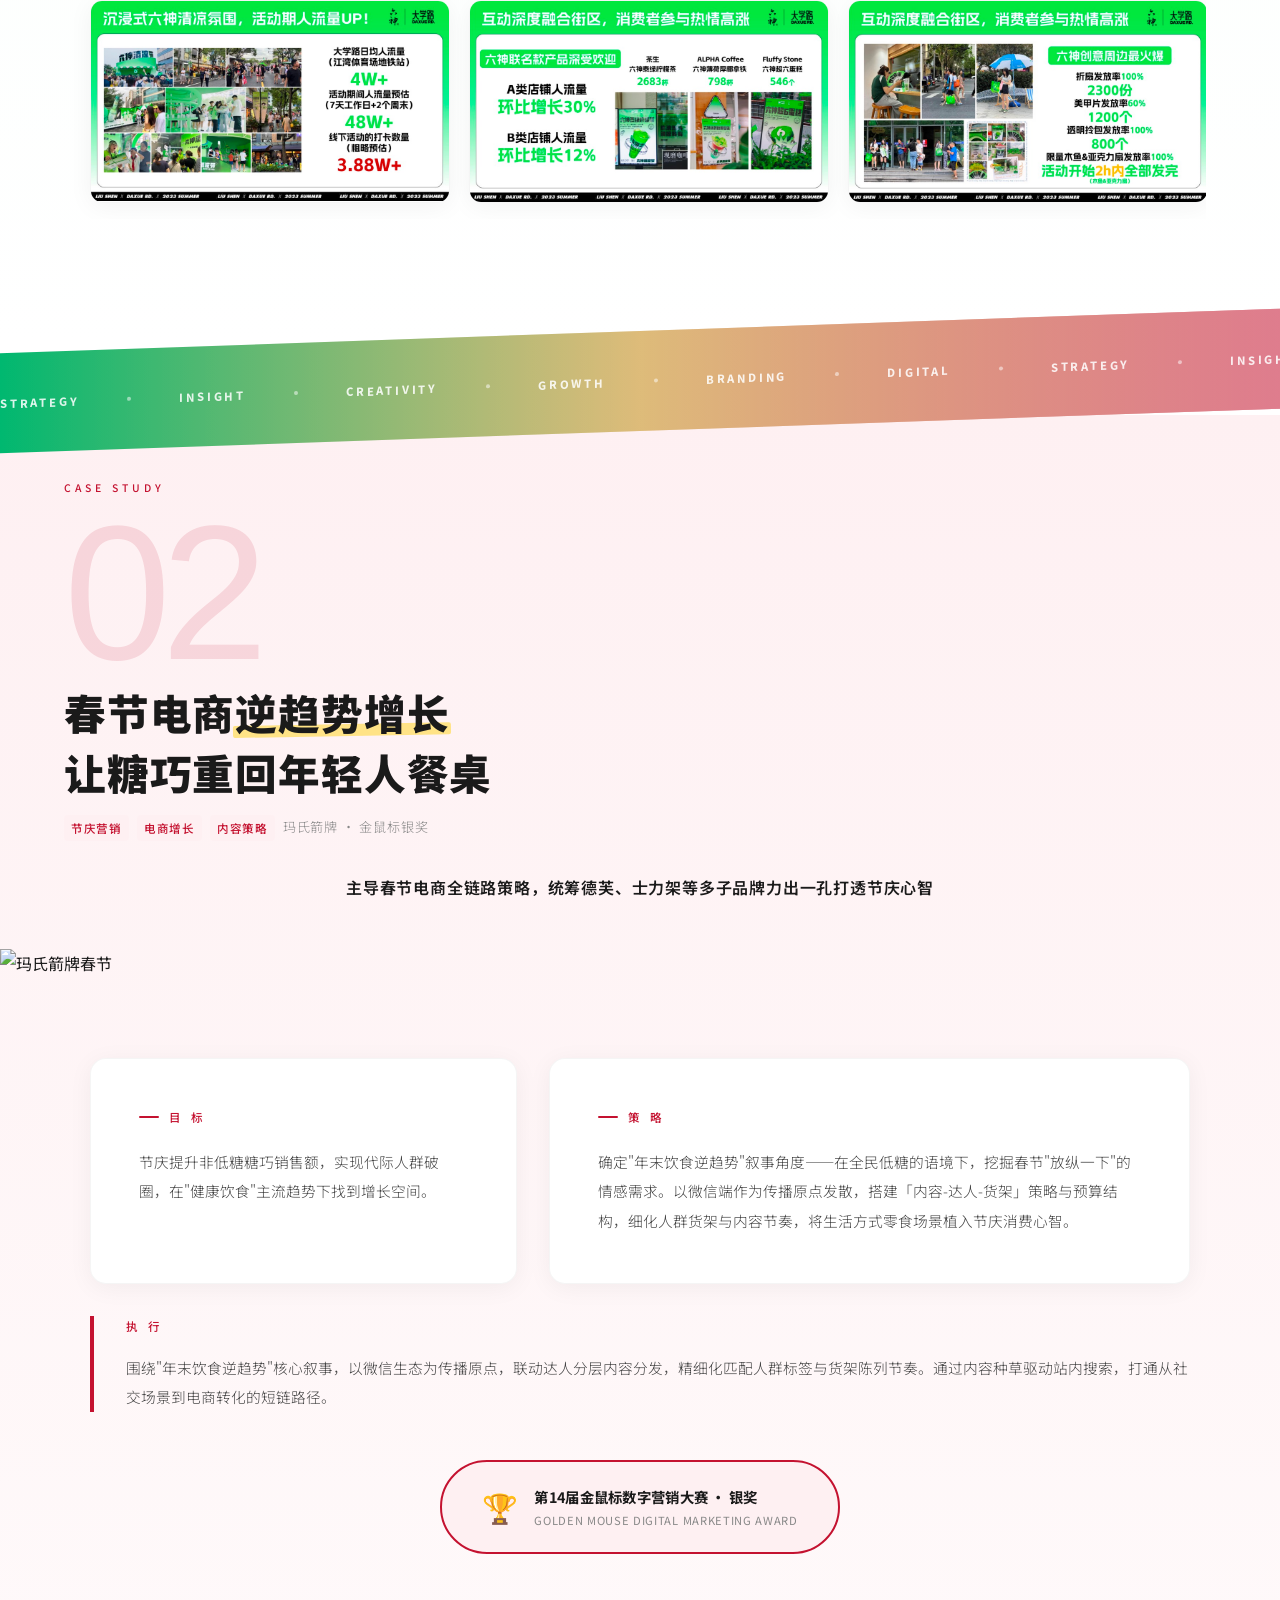
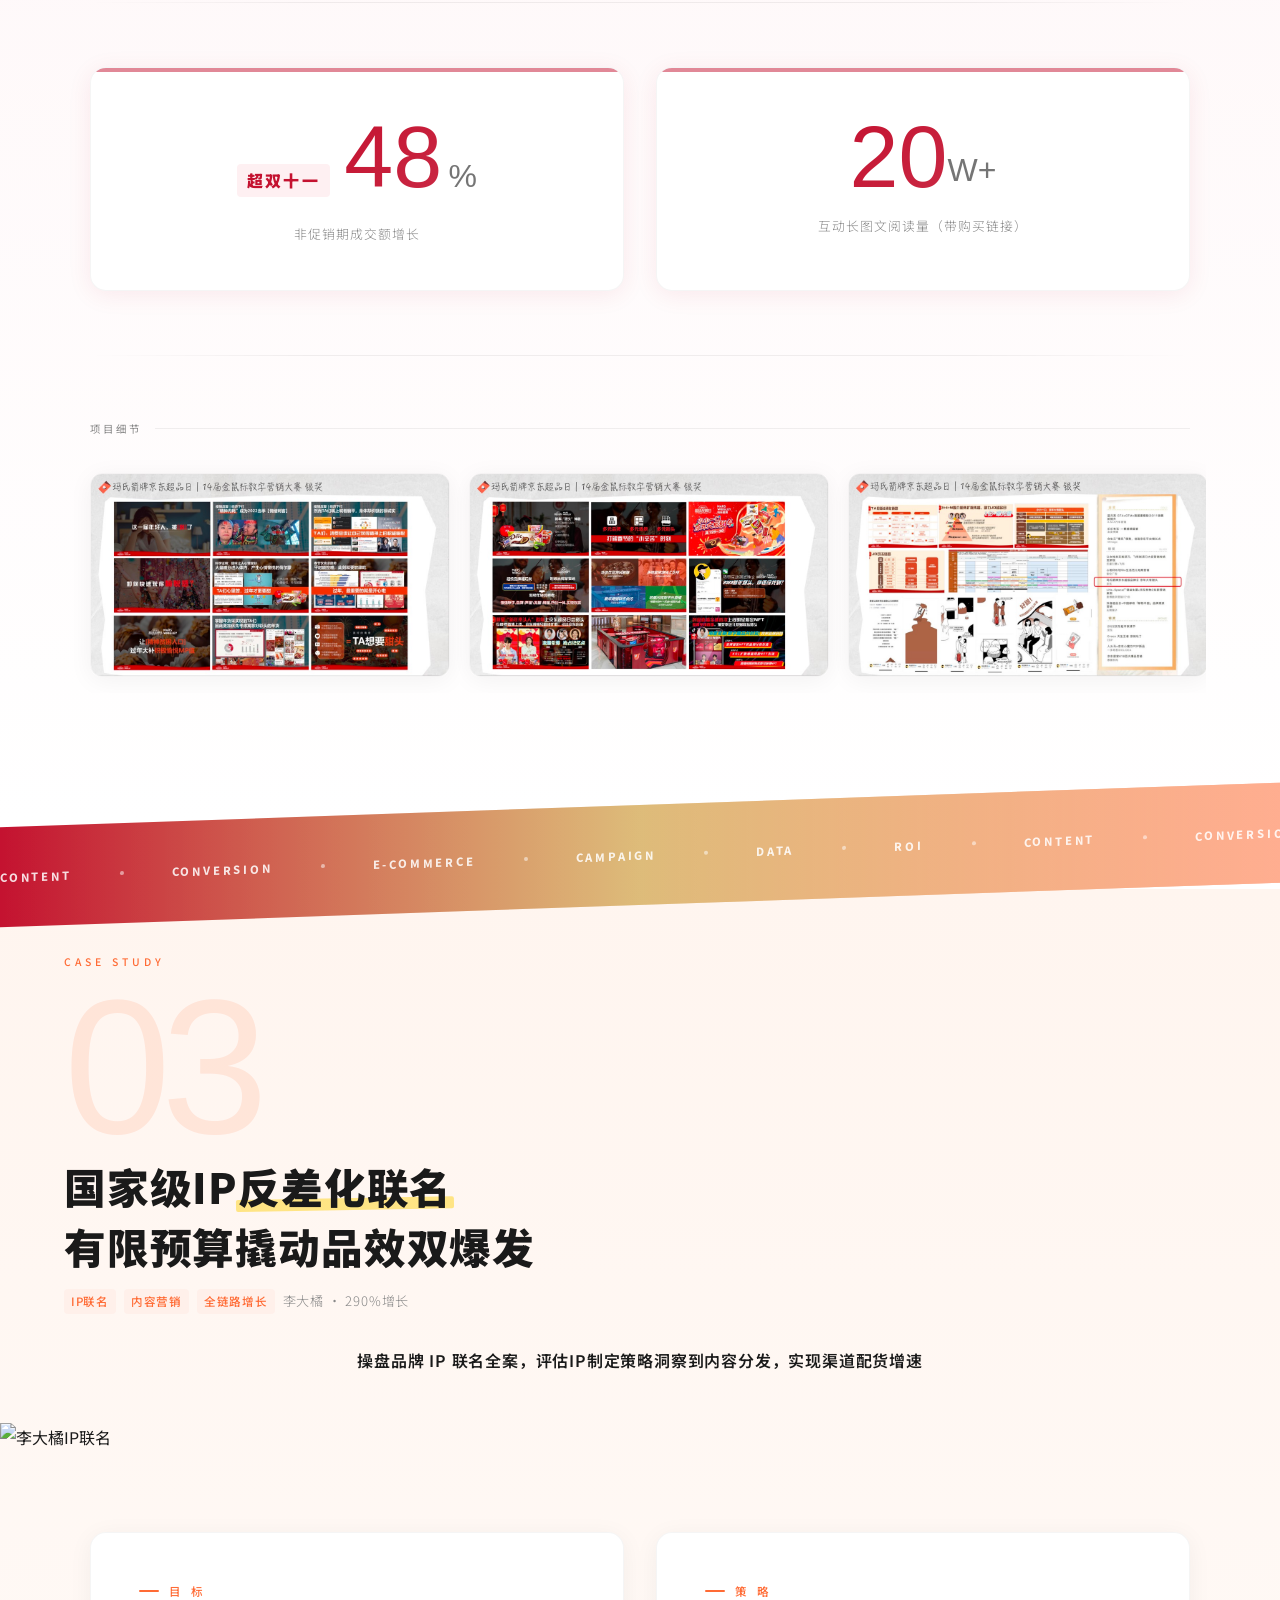
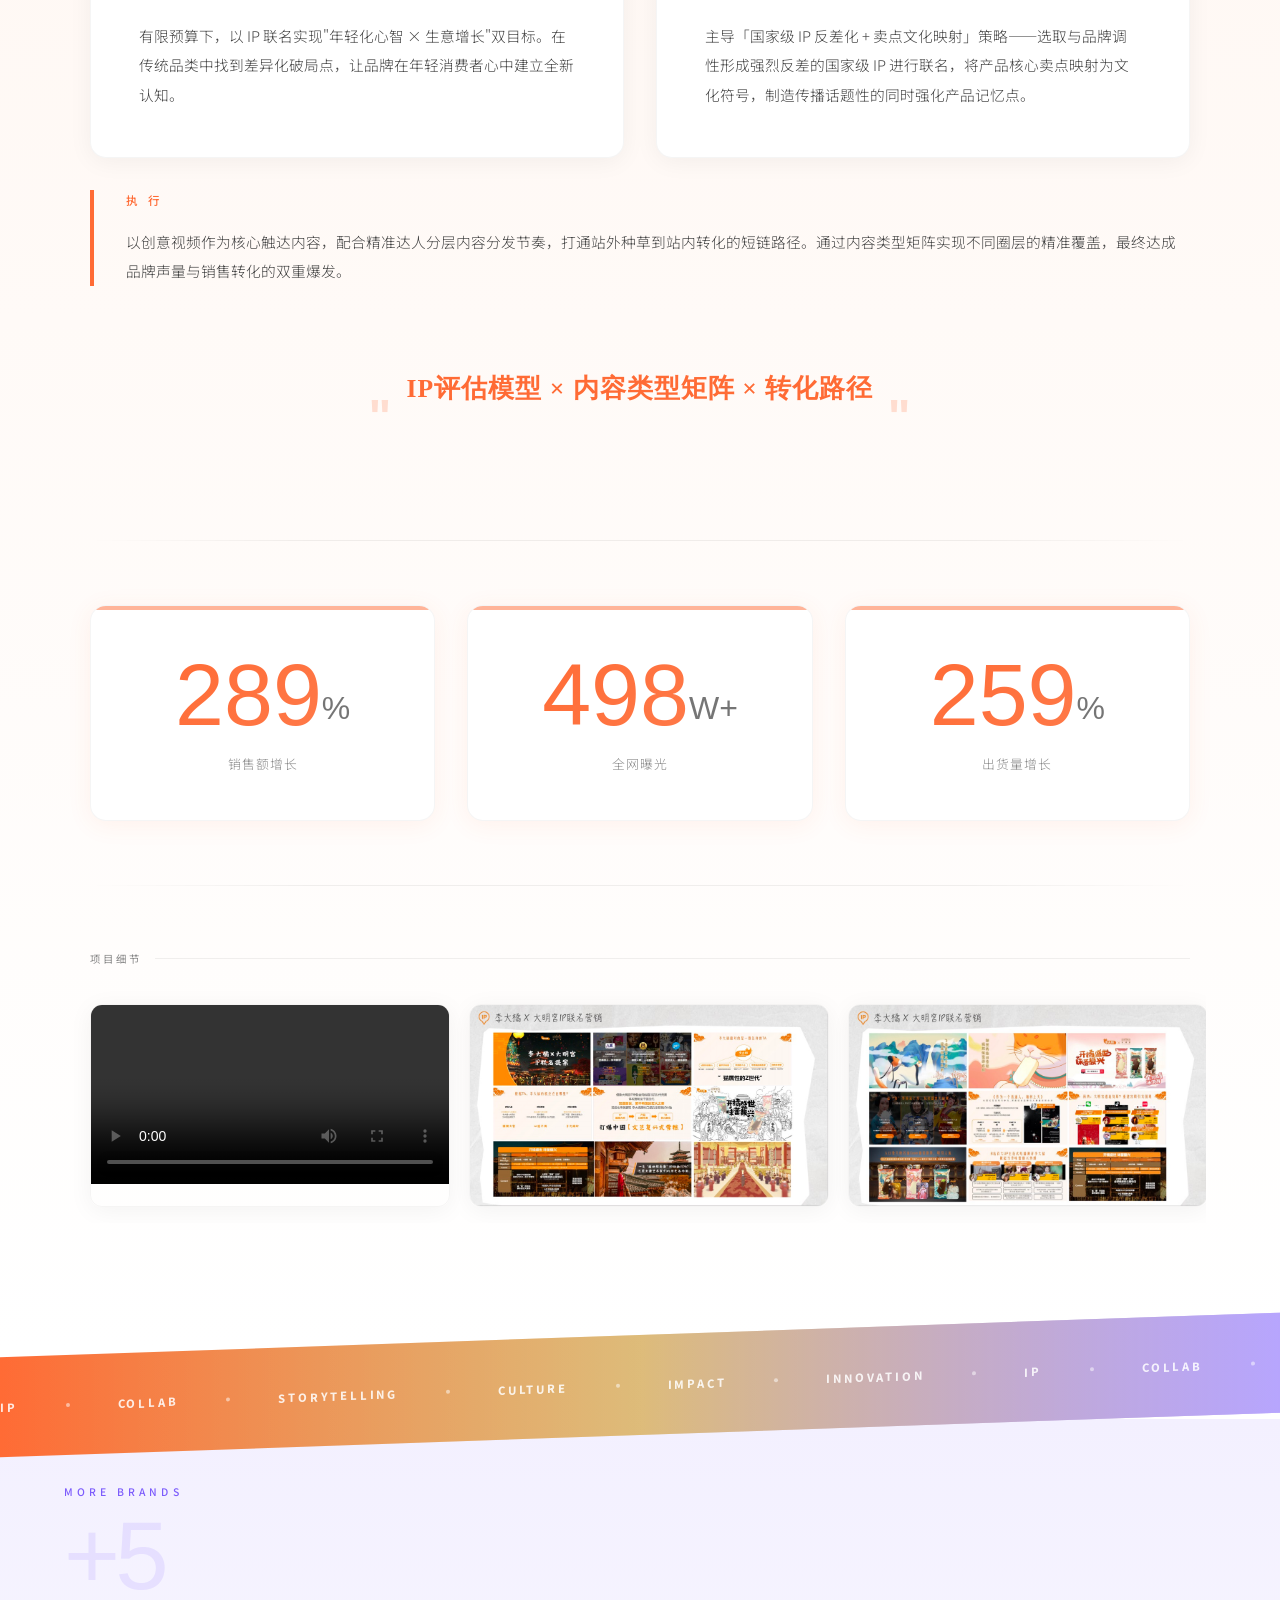
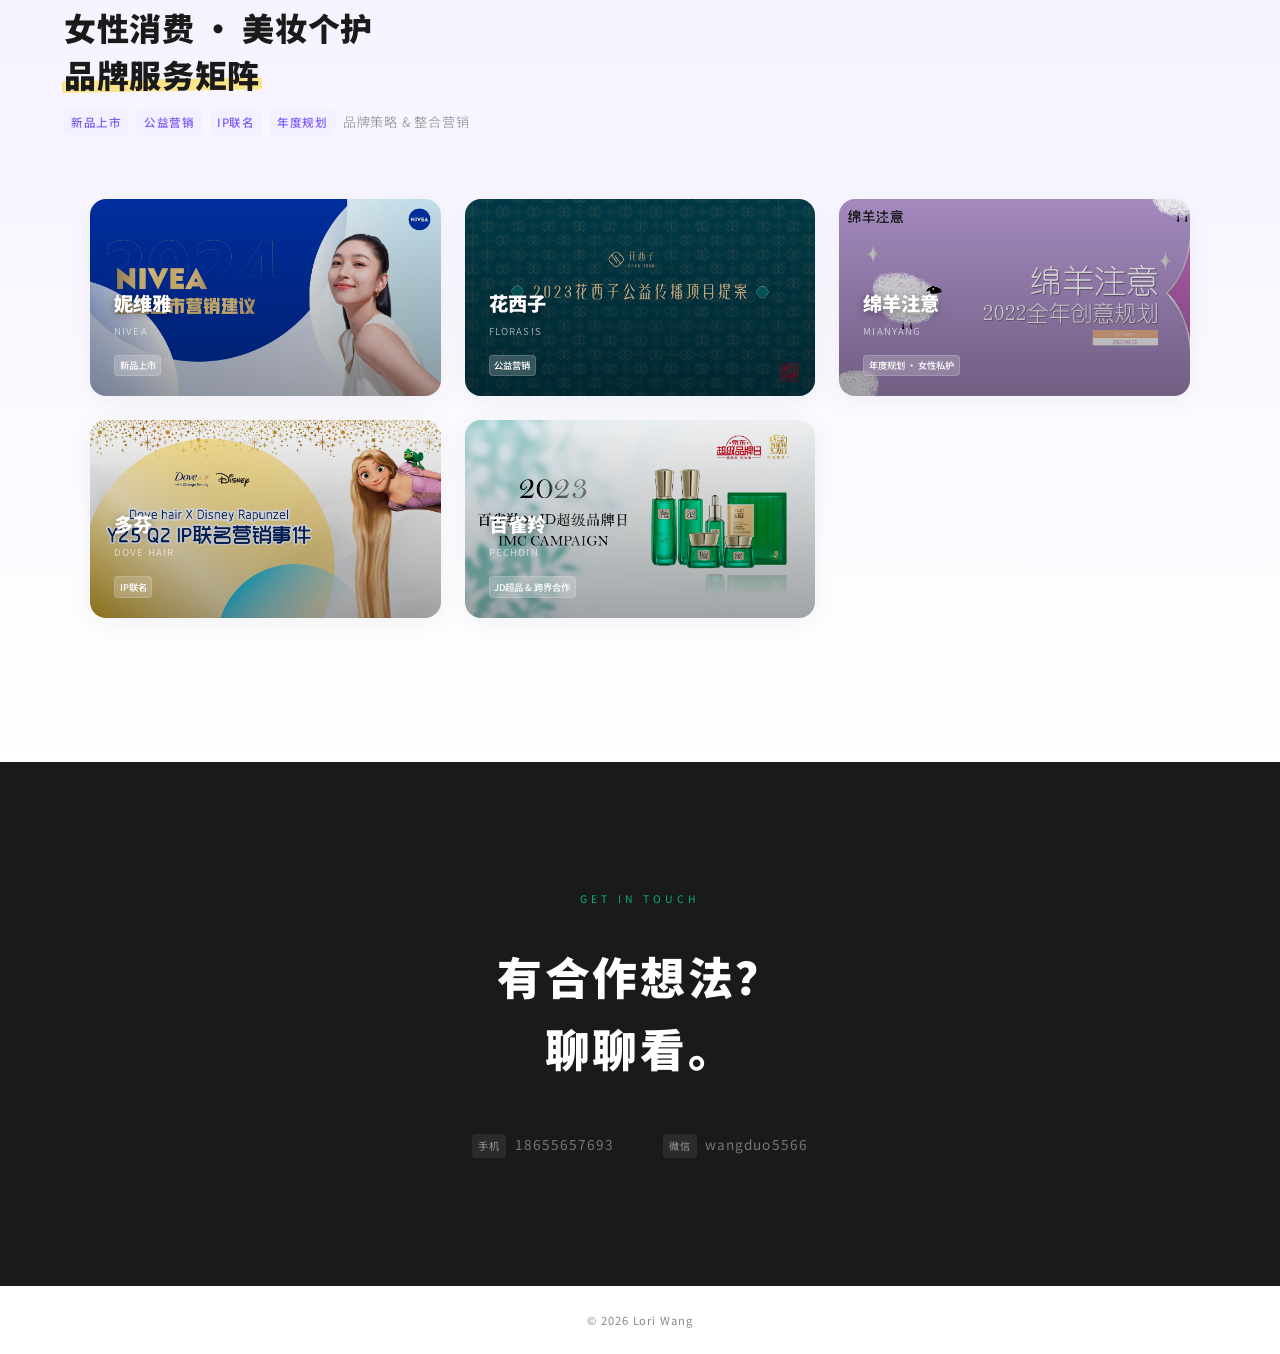
==== commit 461d1091: "清理旧版本，更新为New版" ====
--- a/index.html
+++ b/index.html
@@ -1,388 +1,1007 @@
 <!DOCTYPE html>
 <html lang="zh-CN">
 <head>
-  <meta charset="UTF-8">
-  <meta name="viewport" content="width=device-width, initial-scale=1.0">
-  <title>作品集 | 你的名字</title>
-  <link rel="stylesheet" href="style.css">
-  <link rel="preconnect" href="https://fonts.googleapis.com">
-  <link href="https://fonts.googleapis.com/css2?family=Noto+Sans+SC:wght@300;400;500;700&family=Playfair+Display:wght@400;700&display=swap" rel="stylesheet">
+<meta charset="UTF-8">
+<meta name="viewport" content="width=device-width, initial-scale=1.0">
+<title>Lori.Wang 作品集</title>
+<script>
+// Safari 专用：在任何渲染之前立即执行
+if (history.scrollRestoration) {
+  history.scrollRestoration = 'manual';
+}
+// 立即设置滚动位置
+window.history.scrollRestoration = 'manual';
+setTimeout(() => {
+  window.scrollTo(0, 0);
+  document.documentElement.scrollTop = 0;
+}, 0);
+</script>
+<link href="https://fonts.googleapis.com/css2?family=Noto+Serif+SC:wght@200;300;400;600;700&family=Noto+Sans+SC:wght@300;400;500;700;900&family=Bebas+Neue&family=Cormorant+Garamond:ital,wght@1,300;1,400&display=swap" rel="stylesheet">
+<style>
+*, *::before, *::after { margin: 0; padding: 0; box-sizing: border-box; }
+
+:root {
+  --bg: #ffffff;
+  --text: #1a1a1a;
+  --text-2: #444;
+  --text-3: #888;
+  --green: #00b870;
+  --green-light: #e6f9f0;
+  --red: #c41230;
+  --red-light: #fef0f2;
+  --orange: #ff6b35;
+  --orange-light: #fff0ea;
+  --purple: #7c5cfc;
+  --purple-light: #f3f0ff;
+  --yellow: #ffd93d;
+  --card-shadow: 0 4px 24px rgba(0,0,0,0.05);
+  --card-shadow-hover: 0 12px 48px rgba(0,0,0,0.08);
+  --serif: 'Noto Serif SC', 'Songti SC', serif;
+  --sans: 'Noto Sans SC', sans-serif;
+  --bebas: 'Bebas Neue', sans-serif;
+  --radius: 16px;
+}
+
+html { font-size: 16px; }
+body { font-family: var(--sans); background: var(--bg); color: var(--text); line-height: 1.8; -webkit-font-smoothing: antialiased; overflow-x: hidden; cursor: none; }
+body.loading { visibility: hidden; position: fixed; width: 100%; }
+a { color: inherit; text-decoration: none; cursor: none; }
+::selection { background: var(--green); color: #fff; }
+
+/* === 彗星光标 === */
+.comet-dot { position: fixed; width: 6px; height: 6px; background: var(--green); border-radius: 50%; pointer-events: none; z-index: 9999; opacity: 0; }
+body.mouse-active .comet-dot { opacity: 1; }
+
+/* === 底噪 === */
+.grain { position: fixed; inset: -50%; width: 200%; height: 200%; pointer-events: none; z-index: 9990; opacity: 0.018; background-image: url("data:image/svg+xml,%3Csvg viewBox='0 0 256 256' xmlns='http://www.w3.org/2000/svg'%3E%3Cfilter id='n'%3E%3CfeTurbulence type='fractalNoise' baseFrequency='0.85' numOctaves='4' stitchTiles='stitch'/%3E%3C/filter%3E%3Crect width='100%25' height='100%25' filter='url(%23n)'/%3E%3C/svg%3E"); animation: grain 0.8s steps(1) infinite; }
+@keyframes grain { 0%{transform:translate(0,0)} 33%{transform:translate(-1%,-2%)} 66%{transform:translate(2%,1%)} }
+
+/* === 浮动符号 === */
+.float-symbols { position: fixed; inset: 0; pointer-events: none; z-index: 1; overflow: hidden; }
+.float-sym { position: absolute; font-size: 1rem; opacity: 0.12; animation: floatDrift linear infinite; }
+@keyframes floatDrift { 0%{transform:translateY(0) rotate(0deg)} 50%{transform:translateY(-30px) rotate(180deg)} 100%{transform:translateY(0) rotate(360deg)} }
+
+/* === 导航 === */
+nav { position: fixed; top: 0; left: 0; right: 0; z-index: 100; padding: 1.2rem 3rem; display: flex; justify-content: space-between; align-items: center; background: rgba(255,255,255,0.85); backdrop-filter: blur(20px); border-bottom: 1px solid rgba(0,0,0,0.05); transition: all 0.4s; }
+
+/* === 开场欢迎屏 === */
+.welcome-screen { height: 100vh; display: flex; align-items: center; justify-content: center; background: var(--bg); position: relative; }
+.welcome-content { text-align: center; }
+.welcome-text { font-size: clamp(1.8rem, 5vw, 3rem); font-weight: 300; letter-spacing: 0.08em; color: #333; line-height: 1.8; }
+.welcome-char { display: inline-block; opacity: 0; animation: charFadeIn 0.6s ease-out forwards, breathe 4s ease-in-out 2.5s infinite; }
+.welcome-char.hi-green { color: #b8860b; }
+.welcome-char:nth-of-type(1) { animation-delay: 0.3s, 2.5s; }
+.welcome-char:nth-of-type(2) { animation-delay: 0.5s, 2.5s; }
+.welcome-char:nth-of-type(3) { animation-delay: 0.7s, 2.5s; }
+.welcome-char:nth-of-type(4) { animation-delay: 1.3s, 2.5s; }
+.welcome-char:nth-of-type(5) { animation-delay: 1.5s, 2.5s; }
+.welcome-char:nth-of-type(6) { animation-delay: 1.7s, 2.5s; }
+.welcome-char:nth-of-type(7) { animation-delay: 1.9s, 2.5s; }
+.welcome-char:nth-of-type(8) { animation-delay: 2.1s, 2.5s; }
+@keyframes charFadeIn { 0% { opacity: 0; transform: translateY(20px); } 100% { opacity: 1; transform: translateY(0); } }
+@keyframes breathe { 0%, 100% { transform: scale(1); } 50% { transform: scale(1.02); } }
+.scroll-hint { font-size: 1.5rem; color: var(--text-3); margin-top: 4rem; opacity: 0; animation: fadeInBounce 1s ease-out 1.8s forwards, bounce 2s ease-in-out 2.8s infinite; }
+@keyframes fadeInUp { 0% { opacity: 0; transform: translateY(30px); } 100% { opacity: 1; transform: translateY(0); } }
+@keyframes fadeInBounce { 0% { opacity: 0; transform: translateY(10px); } 100% { opacity: 0.5; transform: translateY(0); } }
+@keyframes bounce { 0%, 100% { transform: translateY(0); } 50% { transform: translateY(-10px); } }
+nav.scrolled { padding: 0.8rem 3rem; box-shadow: 0 1px 12px rgba(0,0,0,0.04); }
+.nav-logo { font-size: 0.9rem; font-weight: 900; letter-spacing: 0.15em; }
+.nav-links { display: flex; gap: 2.5rem; font-size: 0.75rem; letter-spacing: 0.12em; color: var(--text-3); }
+.nav-links a { position: relative; transition: color 0.3s; }
+.nav-links a::after { content: ''; position: absolute; bottom: -3px; left: 0; width: 0; height: 1.5px; background: var(--green); transition: width 0.3s; }
+.nav-links a:hover { color: var(--text); }
+.nav-links a:hover::after { width: 100%; }
+
+/* === 分区背景 === */
+.case-bg-green { background: linear-gradient(180deg, #f0fdf6 0%, #fff 100%); }
+.case-bg-red { background: linear-gradient(180deg, #fef0f2 0%, #fff 100%); }
+.case-bg-orange { background: linear-gradient(180deg, #fff5ef 0%, #fff 100%); }
+.case-bg-purple { background: linear-gradient(180deg, #f3f0ff 0%, #fff 100%); }
+
+/* === 个人介绍 === */
+.about-section { max-width: 1300px; margin: 0 auto; padding: 10rem 4rem 6rem; display: grid; grid-template-columns: 1fr 1fr; gap: 5rem; align-items: center; }
+.about-portrait { border-radius: var(--radius); overflow: hidden; box-shadow: 12px 16px 48px rgba(0,0,0,0.12); position: relative; transform: perspective(800px) rotateY(-5deg); transform-origin: left center; transition: transform 0.6s cubic-bezier(0.25,0.46,0.45,0.94); }
+.about-portrait:hover { transform: perspective(800px) rotateY(0deg); }
+.about-portrait img { width: 100%; display: block; transition: transform 0.8s cubic-bezier(0.25,0.46,0.45,0.94); }
+.about-portrait .portrait-glow { position: absolute; inset: 0; pointer-events: none; opacity: 0; transition: opacity 0.4s; border-radius: var(--radius); }
+.about-portrait:hover .portrait-glow { opacity: 1; }
+.about-content {}
+.about-name { font-size: 4rem; font-weight: 900; letter-spacing: 0.02em; line-height: 1.4; margin-bottom: 0.2rem; margin-left: -0.06em; overflow: visible; padding-bottom: 0.1em; padding-top: 0.5em; color: #1a1a1a; }
+.about-name .char { display: inline-block; transform: translateY(110%); transition: transform 0.6s cubic-bezier(0.16,1,0.3,1); }
+.about-name.active .char { transform: translateY(0); }
+.name-lori { color: #1a1a1a; }
+.name-dot { color: #b8860b; }
+.name-wang { color: #1a1a1a; }
+.i-heart { position: relative; display: inline-block; }
+.i-heart::before { content: '♥'; position: absolute; top: -0.15em; left: 50%; transform: translate(-50%, 0) scale(0); color: #ff4757; font-size: 0.4em; opacity: 0; text-shadow: 0 2px 4px rgba(255,71,87,0.4); transition: transform 0.6s cubic-bezier(0.16,1,0.3,1), opacity 0.6s; transition-delay: inherit; }
+.about-name.active .i-heart::before { transform: translate(-50%, 0) scale(1); opacity: 1; animation: heartbeat 2s ease-in-out 1s infinite; }
+@keyframes heartbeat {
+  0%, 100% { transform: translate(-50%, 0) scale(1); }
+  14% { transform: translate(-50%, 0) scale(1.15); }
+  28%, 56% { transform: translate(-50%, 0) scale(1); }
+  42% { transform: translate(-50%, 0) scale(1.1); }
+}
+.about-name-en { font-size: 0.75rem; font-weight: 300; letter-spacing: 0.85em; margin-right: -0.85em; color: var(--text-3); text-transform: uppercase; margin-bottom: 1.5rem; opacity: 0; transform: translateY(15px); transition: opacity 0.8s 0.8s, transform 0.8s 0.8s; }
+.about-name.active ~ .about-name-en { opacity: 1; transform: translateY(0); }
+.about-line { width: 0; height: 3px; background: var(--orange); margin-bottom: 1.5rem; border-radius: 2px; transition: width 1.5s cubic-bezier(0.16,1,0.3,1) 1.2s; }
+.about-content.active .about-line { width: 40px; }
+.about-desc { font-size: 0.95rem; line-height: 2.4; color: var(--text-2); font-weight: 300; letter-spacing: 0.03em; }
+.about-desc .desc-line { display: block; opacity: 0; transform: translateY(15px); transition: opacity 0.6s, transform 0.6s; }
+.about-desc .highlight-text { color: var(--green); font-weight: 500; }
+
+/* === 关键词散落过渡 === */
+.keyword-transition {
+  position: relative; height: 350px; overflow: hidden;
+  /* 底部渐变融入案例1绿底 */
+  background: linear-gradient(180deg, transparent 0%, transparent 40%, #f0fdf6 100%);
+}
+/* 关键词标签 */
+.keyword-tag {
+  position: absolute; font-weight: 700; letter-spacing: 0.12em;
+  white-space: nowrap; z-index: 2;
+  top: 50%; left: 50%;
+  opacity: 0; transform: translate(-50%,-50%) scale(0.3);
+}
+.keyword-transition.active .keyword-tag {
+  animation: kwBurst 1.2s cubic-bezier(0.16,1,0.3,1) forwards;
+}
+/* 英文大字：淡绿色；中文小标签：四色不重复无绿色 — 中英错落分布 */
+.keyword-tag:nth-child(1) { font-family: 'Cormorant Garamond', serif; font-style: italic; font-weight: 300; font-size: 1.8rem; background: linear-gradient(135deg, #c4a96a, #a8a098); -webkit-background-clip: text; -webkit-text-fill-color: transparent; background-clip: text; letter-spacing: 0.15em; --end-top: 15%; --end-left: 12%; --end-opacity: 0.55; }
+.keyword-tag:nth-child(2) { font-size: 0.85rem; background: var(--orange-light); color: var(--orange); padding: 0.3em 0.8em; border-radius: 6px; --end-top: 22%; --end-left: 52%; --end-opacity: 0.9; }
+.keyword-tag:nth-child(3) { font-family: 'Cormorant Garamond', serif; font-style: italic; font-weight: 300; font-size: 2.6rem; background: linear-gradient(135deg, #c4a96a, #b5ada3); -webkit-background-clip: text; -webkit-text-fill-color: transparent; background-clip: text; letter-spacing: 0.12em; --end-top: 48%; --end-left: 35%; --end-opacity: 0.4; }
+.keyword-tag:nth-child(4) { font-size: 0.8rem; background: var(--red-light); color: var(--red); padding: 0.3em 0.8em; border-radius: 6px; --end-top: 15%; --end-left: 78%; --end-opacity: 0.9; }
+.keyword-tag:nth-child(5) { font-family: 'Cormorant Garamond', serif; font-style: italic; font-weight: 300; font-size: 1.5rem; background: linear-gradient(135deg, #b8a080, #a8a098); -webkit-background-clip: text; -webkit-text-fill-color: transparent; background-clip: text; letter-spacing: 0.15em; --end-top: 35%; --end-left: 70%; --end-opacity: 0.5; }
+.keyword-tag:nth-child(6) { font-size: 0.85rem; background: var(--purple-light); color: var(--purple); padding: 0.3em 0.8em; border-radius: 6px; --end-top: 72%; --end-left: 22%; --end-opacity: 0.9; }
+.keyword-tag:nth-child(7) { font-family: 'Cormorant Garamond', serif; font-style: italic; font-weight: 300; font-size: 1.7rem; background: linear-gradient(135deg, #c4a96a, #a8a098); -webkit-background-clip: text; -webkit-text-fill-color: transparent; background-clip: text; letter-spacing: 0.12em; --end-top: 68%; --end-left: 60%; --end-opacity: 0.45; }
+.keyword-tag:nth-child(8) { font-size: 0.8rem; background: #fff0e6; color: #c97a2e; padding: 0.3em 0.8em; border-radius: 6px; --end-top: 50%; --end-left: 88%; --end-opacity: 0.9; }
+.keyword-tag:nth-child(9) { font-size: 0.85rem; background: var(--green-light); color: var(--green); padding: 0.3em 0.8em; border-radius: 6px; --end-top: 42%; --end-left: 8%; --end-opacity: 0.9; }
+
+.keyword-transition.active .keyword-tag:nth-child(1) { animation-delay: 0.6s; }
+.keyword-transition.active .keyword-tag:nth-child(2) { animation-delay: 0.9s; }
+.keyword-transition.active .keyword-tag:nth-child(3) { animation-delay: 0.7s; }
+.keyword-transition.active .keyword-tag:nth-child(4) { animation-delay: 1.1s; }
+.keyword-transition.active .keyword-tag:nth-child(5) { animation-delay: 0.8s; }
+.keyword-transition.active .keyword-tag:nth-child(6) { animation-delay: 1.0s; }
+.keyword-transition.active .keyword-tag:nth-child(7) { animation-delay: 0.9s; }
+.keyword-transition.active .keyword-tag:nth-child(8) { animation-delay: 1.2s; }
+.keyword-transition.active .keyword-tag:nth-child(9) { animation-delay: 0.75s; }
+
+@keyframes kwBurst {
+  0% { opacity: 0; top: 50%; left: 50%; transform: translate(-50%,-50%) scale(0.3); }
+  100% { opacity: var(--end-opacity); top: var(--end-top); left: var(--end-left); transform: translate(-50%,-50%) scale(1); }
+}
+/* 弹散后微浮动 */
+@keyframes kwFloat {
+  0%,100% { margin-top: 0; }
+  50% { margin-top: -10px; }
+}
+.keyword-transition.active .keyword-tag {
+  animation: kwBurst 1.2s cubic-bezier(0.16,1,0.3,1) forwards, kwFloat 5s 3s ease-in-out infinite;
+}
+.keyword-transition.active .keyword-tag:nth-child(even) {
+  animation: kwBurst 1.2s cubic-bezier(0.16,1,0.3,1) forwards, kwFloat 6.5s 3.5s ease-in-out infinite reverse;
+}
+
+/* === 联系区 === */
+.contact-section { background: var(--text); color: #fff; padding: 8rem 2rem; text-align: center; }
+.contact-label { font-size: 0.65rem; letter-spacing: 0.4em; color: var(--green); opacity: 0.8; margin-bottom: 2rem; }
+.contact-title { font-size: clamp(1.8rem, 3.5vw, 2.8rem); font-weight: 900; letter-spacing: 0.06em; line-height: 1.6; margin-bottom: 3rem; }
+.contact-links { display: flex; justify-content: center; gap: 3rem; }
+.contact-link { font-size: 0.85rem; color: rgba(255,255,255,0.4); transition: color 0.4s; letter-spacing: 0.08em; }
+.contact-link:hover { color: var(--green); }
+.contact-phone::before { content: '手机'; margin-right: 0.8em; font-size: 0.75em; display: inline-block; padding: 0.3em 0.6em; background: rgba(255,255,255,0.08); border-radius: 4px; color: rgba(255,255,255,0.5); letter-spacing: 0.1em; transition: background 0.3s, color 0.3s; }
+.contact-wechat::before { content: '微信'; margin-right: 0.8em; font-size: 0.75em; display: inline-block; padding: 0.3em 0.6em; background: rgba(255,255,255,0.08); border-radius: 4px; color: rgba(255,255,255,0.5); letter-spacing: 0.1em; transition: background 0.3s, color 0.3s; }
+.contact-link:hover::before { background: rgba(255,255,255,0.15); color: var(--green); }
+.footer { padding: 1.5rem; text-align: center; font-size: 0.7rem; color: var(--text-3); letter-spacing: 0.08em; }
+
+/* === 案例区 === */
+.case-section { padding: 9rem 4rem 6rem; max-width: 1300px; margin: 0 auto; position: relative; z-index: 2; --accent: var(--green); --accent-light: #e6f9f0; --accent-rgb: 0,184,112; }
+.case-section.theme-red { --accent: var(--red); --accent-light: #fef0f2; --accent-rgb: 196,18,48; }
+.case-section.theme-orange { --accent: var(--orange); --accent-light: #fff0ea; --accent-rgb: 255,107,53; }
+.case-section.theme-purple { --accent: var(--purple); --accent-light: #f3f0ff; --accent-rgb: 124,92,252; }
+
+/* === 分区彩带过渡 === */
+.ribbon-divider {
+  height: 100px; position: relative; overflow: visible; z-index: 2;
+  transform: skewY(-2deg); margin: -1rem 0;
+}
+/* 彩带底色：展开动画 */
+.ribbon-divider .ribbon-bg {
+  position: absolute; inset: 0;
+  transform: scaleX(0); transform-origin: center;
+  transition: transform 1.2s cubic-bezier(0.16,1,0.3,1);
+}
+.ribbon-divider.active .ribbon-bg { transform: scaleX(1); }
+.ribbon-green-red .ribbon-bg { background: linear-gradient(90deg, var(--green), #d4a853 50%, var(--red)); }
+.ribbon-red-orange .ribbon-bg { background: linear-gradient(90deg, var(--red), #d4a853 50%, var(--orange)); }
+.ribbon-orange-purple .ribbon-bg { background: linear-gradient(90deg, var(--orange), #d4a853 50%, var(--purple)); }
+/* shimmer 光流 */
+.ribbon-divider .ribbon-shimmer {
+  position: absolute; inset: 0;
+  background: linear-gradient(90deg, transparent 0%, rgba(255,255,255,0.45) 50%, transparent 100%);
+  background-size: 200% 100%;
+  animation: ribbonShimmer 2.5s ease-in-out infinite;
+  opacity: 0; transition: opacity 0.6s 0.8s;
+}
+.ribbon-divider.active .ribbon-shimmer { opacity: 1; }
+@keyframes ribbonShimmer { 0%{background-position:200% 0} 100%{background-position:-200% 0} }
+/* 关键词跑马灯 */
+.ribbon-divider .ribbon-marquee {
+  position: absolute; inset: 0; display: flex; align-items: center; overflow: hidden;
+  opacity: 0; transition: opacity 0.5s 1s;
+}
+.ribbon-divider.active .ribbon-marquee { opacity: 1; }
+.ribbon-marquee-track {
+  display: flex; gap: 3rem; white-space: nowrap; animation: ribbonMarquee 18s linear infinite;
+  font-size: 0.7rem; font-weight: 800; letter-spacing: 0.25em; color: rgba(255,255,255,0.85);
+  text-transform: uppercase;
+}
+.ribbon-marquee-track span.dot { width: 4px; height: 4px; background: rgba(255,255,255,0.5); border-radius: 50%; flex-shrink: 0; align-self: center; }
+@keyframes ribbonMarquee { 0%{transform:translateX(0)} 100%{transform:translateX(-50%)} }
+
+/* 案例标签/编号/标题 */
+.case-label { font-size: 0.65rem; letter-spacing: 0.4em; color: var(--accent); font-weight: 500; margin-bottom: 0.8rem; }
+.case-num { font-family: var(--bebas); font-size: 12rem; font-weight: 400; line-height: 0.85; margin-bottom: 0.5rem; letter-spacing: -0.05em; color: var(--accent); opacity: 0; filter: blur(20px); transform: scale(1.15); transition: opacity 1.2s cubic-bezier(0.16,1,0.3,1), filter 1.2s cubic-bezier(0.16,1,0.3,1), transform 1.2s cubic-bezier(0.16,1,0.3,1); }
+.case-num.focused { opacity: 0.12; filter: blur(0px); transform: scale(1); }
+.case-title { font-size: 2.6rem; font-weight: 900; letter-spacing: 0.02em; margin-bottom: 0.8rem; line-height: 1.45; }
+.case-title .highlight { position: relative; display: inline-block; }
+.case-title .highlight::after { content: ''; position: absolute; bottom: 4px; left: -2px; right: -2px; height: 12px; background: var(--yellow); opacity: 0.6; z-index: -1; transform: rotate(-1deg) scaleX(0); transform-origin: left; border-radius: 2px; transition: transform 0.8s cubic-bezier(0.25,0.46,0.45,0.94) 0.3s, opacity 0.3s, height 0.3s; }
+.case-title.active .highlight::after { transform: rotate(-1deg) scaleX(1); }
+.case-title:hover .highlight::after { opacity: 0.85; height: 16px; }
+.case-meta { font-size: 0.82rem; color: var(--text-3); margin-bottom: 4rem; letter-spacing: 0.06em; font-weight: 300; }
+.case-meta span { display: inline-block; padding: 0.2em 0.6em; background: var(--accent-light); color: var(--accent); border-radius: 4px; font-size: 0.72rem; font-weight: 500; margin-right: 0.5rem; }
+
+/* 角色定位 */
+.role-line { max-width: 1100px; margin: -2rem auto 3rem; font-size: 1rem; color: var(--text); font-weight: 600; padding: 0; text-align: center; letter-spacing: 0.05em; }
+
+/* === 主图（全宽出血） === */
+.hero-image { margin: 0 -4rem 5rem; border-radius: 0; overflow: hidden; position: relative; }
+.hero-image::after { content: ''; position: absolute; inset: 0; background: rgba(255,255,255,0.4); backdrop-filter: blur(30px); -webkit-backdrop-filter: blur(30px); transform-origin: right; transform: scaleX(1); transition: transform 1s cubic-bezier(0.77,0,0.175,1); z-index: 2; }
+.hero-image.revealed::after { transform: scaleX(0); }
+.hero-image img { width: 100%; display: block; transition: transform 0.8s cubic-bezier(0.25,0.46,0.45,0.94); }
+.hero-image:hover img { transform: scale(1.015); }
+
+/* === 内容卡片 === */
+.content-card { background: var(--bg); border-radius: var(--radius); padding: 3rem; box-shadow: var(--card-shadow); border: 1px solid rgba(0,0,0,0.04); transition: box-shadow 0.6s, transform 0.6s, border-color 0.6s; }
+.content-card:hover { box-shadow: var(--card-shadow-hover); transform: translateY(-3px); border-color: rgba(var(--accent-rgb),0.12); }
+
+/* A: 竖线样式 */
+.bar-block { max-width: 1100px; margin: 0 auto 3rem; padding-left: 2rem; border-left: 4px solid var(--accent); }
+.bar-block h3 { font-size: 0.72rem; font-weight: 500; letter-spacing: 0.3em; margin-bottom: 1rem; color: var(--accent); }
+.bar-block p { font-size: 0.92rem; line-height: 2; color: var(--text-2); font-weight: 300; }
+
+/* B: 不等分栏 */
+.two-col-uneven { display: grid; grid-template-columns: 2fr 3fr; gap: 2rem; margin-bottom: 2rem; max-width: 1100px; margin-left: auto; margin-right: auto; }
+
+/* D: 拉引金句 */
+.pull-quote { max-width: 1100px; margin: 3rem auto; text-align: center; padding: 2rem 4rem; }
+.pull-quote .quote-text { font-family: var(--serif); font-size: 1.6rem; font-weight: 600; line-height: 1.8; color: var(--accent); letter-spacing: 0.04em; display: inline; }
+.pull-quote .quote-text::before { content: '" '; font-family: var(--bebas); font-size: 3rem; opacity: 0.2; vertical-align: text-top; color: var(--accent); }
+.pull-quote .quote-text::after { content: ' "'; font-family: var(--bebas); font-size: 3rem; opacity: 0.2; vertical-align: text-top; color: var(--accent); }
+.pull-quote .quote-source { display: block; margin-top: 1rem; font-size: 0.75rem; color: var(--text-3); letter-spacing: 0.1em; }
+
+/* 等分栏 */
+.two-col { display: grid; grid-template-columns: 1fr 1fr; gap: 2rem; margin-bottom: 2rem; max-width: 1100px; margin-left: auto; margin-right: auto; }
+.content-block h3 { font-size: 0.72rem; font-weight: 500; letter-spacing: 0.3em; margin-bottom: 1.2rem; color: var(--accent); display: flex; align-items: center; gap: 0.6rem; }
+.content-block h3::before { content: ''; width: 20px; height: 2px; background: var(--accent); display: inline-block; border-radius: 1px; transition: width 0.3s; }
+.content-card:hover h3::before { width: 32px; }
+.content-block p { font-size: 0.92rem; line-height: 2; color: var(--text-2); font-weight: 300; }
+.exec-card { max-width: 1100px; margin: 0 auto 2rem; }
+
+/* === 获奖徽章 === */
+.award-badge { max-width: 1100px; margin: 2rem auto 3rem; display: flex; justify-content: center; }
+.award-badge-inner { display: inline-flex; align-items: center; gap: 1rem; padding: 1.2rem 2.5rem; border: 2px solid var(--accent); border-radius: 60px; background: var(--accent-light); }
+.award-icon { font-size: 1.8rem; }
+.award-text { text-align: left; }
+.award-title { font-size: 0.9rem; font-weight: 700; color: var(--text); letter-spacing: 0.02em; }
+.award-sub { font-size: 0.7rem; color: var(--text-3); letter-spacing: 0.06em; }
+
+/* === 数据展示 === */
+.data-showcase { display: grid; grid-template-columns: repeat(3,1fr); gap: 2rem; margin: 4rem auto; max-width: 1100px; }
+.data-showcase.cols-4 { grid-template-columns: repeat(4,1fr); }
+.data-card { background: var(--bg); border-radius: var(--radius); padding: 2.8rem 2rem; text-align: center; border: 1px solid rgba(0,0,0,0.04); transition: all 0.1s cubic-bezier(0.25,0.46,0.45,0.94); position: relative; overflow: hidden; box-shadow: 0 4px 24px rgba(var(--accent-rgb),0.08); }
+.data-card::before { content: ''; position: absolute; top: 0; left: 0; right: 0; height: 4px; border-radius: var(--radius) var(--radius) 0 0; background: var(--accent); opacity: 0.5; transition: opacity 0.4s; }
+.data-card::after { content: '✦'; position: absolute; top: 1.5rem; right: 1.5rem; font-size: 1.2rem; color: rgba(255,255,255,0.6); opacity: 0; transform: scale(0) rotate(0deg); transition: all 0.4s cubic-bezier(0.34,1.56,0.64,1); }
+.data-card:hover::before { opacity: 0; }
+.data-card:hover::after { opacity: 1; transform: scale(1) rotate(180deg); }
+.data-card:hover { transform: translateY(-6px); box-shadow: 0 12px 48px rgba(var(--accent-rgb),0.2); border-color: var(--accent); background: var(--accent); }
+.data-num { font-family: var(--bebas); font-size: 5.5rem; font-weight: 400; line-height: 1; display: inline; margin-bottom: 0.5rem; background: linear-gradient(135deg, var(--accent) 0%, rgba(var(--accent-rgb), 0.9) 100%); -webkit-background-clip: text; -webkit-text-fill-color: transparent; background-clip: text; transition: all 0.4s cubic-bezier(0.25,0.46,0.45,0.94); }
+.data-card:hover .data-num { background: linear-gradient(135deg, #fff 0%, rgba(255,255,255,0.9) 100%); -webkit-background-clip: text; -webkit-text-fill-color: transparent; transform: scale(1.08); }
+.data-suffix { font-family: var(--bebas); font-size: 2rem; vertical-align: super; opacity: 0.6; display: inline; transition: all 0.4s; }
+.data-card:hover .data-suffix { opacity: 0.9; }
+.data-label { font-size: 0.8rem; color: var(--text-3); letter-spacing: 0.08em; font-weight: 300; margin-top: 0.8rem; display: block; transition: color 0.4s; }
+.data-card:hover .data-label { color: rgba(255,255,255,0.9); }
+.data-context { font-size: 1rem; font-weight: 900; letter-spacing: 0.15em; color: var(--accent); padding: 0.15em 0.6em; background: var(--accent-light); border-radius: 4px; display: inline-block; vertical-align: baseline; margin-right: 0.5rem; transition: all 0.4s; }
+.data-card:hover .data-context { color: var(--accent); background: rgba(255,255,255,0.9); }
+.data-num-row { display: flex; align-items: baseline; justify-content: center; gap: 0.4rem; margin-bottom: 0.3rem; }
+.data-showcase.cols-2 { grid-template-columns: repeat(2,1fr); }
+
+/* === 横向滑动 === */
+.hscroll-section { margin: 4rem 0 2rem; max-width: 1100px; margin-left: auto; margin-right: auto; }
+.hscroll-label { font-size: 0.65rem; letter-spacing: 0.3em; color: var(--text-3); margin-bottom: 1.2rem; display: flex; align-items: center; gap: 0.8rem; }
+.hscroll-label::after { content: ''; flex: 1; height: 1px; background: rgba(0,0,0,0.06); }
+.hscroll-wrap { overflow-x: auto; overflow-y: hidden; -webkit-overflow-scrolling: touch; scrollbar-width: none; padding: 1rem; margin: 0 -1rem; }
+.hscroll-wrap::-webkit-scrollbar { display: none; }
+.hscroll-track { display: flex; gap: 1.2rem; }
+.hscroll-card { flex-shrink: 0; width: 360px; border-radius: 12px; overflow: hidden; box-shadow: var(--card-shadow); transition: all 0.4s cubic-bezier(0.25,0.46,0.45,0.94); border: 1px solid rgba(0,0,0,0.04); }
+.hscroll-card:hover { transform: translateY(-6px) scale(1.01); box-shadow: var(--card-shadow-hover); }
+.hscroll-card img { width: 100%; display: block; transition: transform 0.6s cubic-bezier(0.25,0.46,0.45,0.94); }
+.hscroll-card:hover img { transform: scale(1.03); }
+
+/* === 品牌矩阵：大底图+蒙版+毛玻璃 === */
+.brand-grid { display: grid; grid-template-columns: repeat(3,1fr); gap: 1.5rem; max-width: 1100px; margin: 0 auto 3rem; }
+.brand-card { border-radius: var(--radius); position: relative; overflow: hidden; aspect-ratio: 16/9; box-shadow: var(--card-shadow); cursor: default; transition: transform 0.6s cubic-bezier(0.25,0.46,0.45,0.94), box-shadow 0.6s; }
+.brand-card:hover { transform: translateY(-6px); box-shadow: var(--card-shadow-hover); }
+.brand-card-bg { position: absolute; inset: 0; background-size: cover; background-position: center; transition: transform 1.2s cubic-bezier(0.25,0.46,0.45,0.94); }
+.brand-card:hover .brand-card-bg { transform: scale(1.06); }
+/* 默认轻蒙版 */
+.brand-card-overlay { position: absolute; inset: 0; background: linear-gradient(180deg, rgba(0,0,0,0.05) 0%, rgba(0,0,0,0.35) 100%); transition: background 0.5s; }
+.brand-card:hover .brand-card-overlay { background: linear-gradient(180deg, rgba(0,0,0,0.08) 0%, rgba(0,0,0,0.45) 100%); }
+/* 底部文字 */
+.brand-card-content { position: absolute; bottom: 0; left: 0; right: 0; padding: 1.2rem 1.5rem; z-index: 2; color: #fff; }
+.brand-name { font-size: 1.2rem; font-weight: 900; margin-bottom: 0.15rem; color: #fff; text-shadow: 0 2px 8px rgba(0,0,0,0.4); }
+.brand-name-en { font-size: 0.6rem; color: rgba(255,255,255,0.6); letter-spacing: 0.12em; margin-bottom: 0.5rem; }
+.brand-type { display: inline-block; font-size: 0.58rem; padding: 0.15em 0.5em; background: rgba(255,255,255,0.2); backdrop-filter: blur(6px); color: #fff; border-radius: 4px; font-weight: 500; border: 1px solid rgba(255,255,255,0.15); }
+/* 毛玻璃描述块：hover 滑入 */
+.brand-glass { position: absolute; bottom: 0; left: 0; right: 0; z-index: 3; padding: 1.5rem; background: rgba(0,0,0,0.25); backdrop-filter: blur(20px); -webkit-backdrop-filter: blur(20px); border-top: 1px solid rgba(255,255,255,0.1); transform: translateY(100%); opacity: 0; transition: transform 0.5s cubic-bezier(0.25,0.46,0.45,0.94), opacity 0.4s; height: 100%; display: flex; flex-direction: column; justify-content: flex-end; }
+.brand-card:hover .brand-glass { transform: translateY(0); opacity: 1; }
+.brand-glass .glass-name { font-size: 1rem; font-weight: 900; color: #fff; margin-bottom: 0.15rem; }
+.brand-glass .glass-name-en { font-size: 0.55rem; color: rgba(255,255,255,0.5); letter-spacing: 0.12em; margin-bottom: 0.4rem; }
+.brand-glass .glass-type { display: inline-block; font-size: 0.55rem; padding: 0.15em 0.5em; background: rgba(255,255,255,0.15); color: #fff; border-radius: 3px; font-weight: 500; margin-bottom: 0.6rem; border: 1px solid rgba(255,255,255,0.1); }
+.brand-glass .glass-desc { font-size: 0.78rem; line-height: 1.8; color: rgba(255,255,255,0.9); font-weight: 300; }
+
+/* === 分隔/动画 === */
+.divider { max-width: 1100px; margin: 0 auto; height: 1px; background: linear-gradient(90deg, transparent, rgba(0,0,0,0.06) 20%, rgba(0,0,0,0.06) 80%, transparent); }
+.reveal { opacity: 0; transform: translateY(24px); transition: opacity 0.7s cubic-bezier(0.25,0.46,0.45,0.94), transform 0.7s cubic-bezier(0.25,0.46,0.45,0.94); }
+.reveal.active { opacity: 1; transform: translateY(0); }
+.reveal-delay-1 { transition-delay: 0.1s; } .reveal-delay-2 { transition-delay: 0.2s; }
+.reveal-delay-3 { transition-delay: 0.3s; } .reveal-delay-4 { transition-delay: 0.4s; }
+.reveal-delay-5 { transition-delay: 0.5s; }
+.footer-space { height: 8rem; }
+
+/* === 触屏设备：隐藏自定义光标，恢复系统光标 === */
+@media (hover: none), (pointer: coarse) {
+  body, a { cursor: auto; }
+  .comet-dot { display: none !important; }
+}
+
+/* === 平板断点 === */
+@media (max-width: 1024px) and (min-width: 769px) {
+  .about-section { gap: 3rem; padding: 9rem 3rem 5rem; }
+  .about-name { font-size: 3rem; margin-left: -0.04em; }
+  .about-name-en { letter-spacing: 0.9em; margin-right: -0.9em; }
+  .case-section { padding: 7rem 3rem 5rem; }
+  .case-num { font-size: 9rem; }
+  .case-title { font-size: 2.2rem; }
+  .brand-grid { grid-template-columns: repeat(2, 1fr); }
+  .data-showcase.cols-4 { grid-template-columns: repeat(2, 1fr); }
+  .keyword-transition { height: 280px; }
+  .pull-quote .quote-text { font-size: 1.3rem; }
+  .contact-title { font-size: 2rem; }
+}
+
+/* === 手机断点 === */
+@media (max-width: 768px) {
+  .about-section { grid-template-columns: 1fr; gap: 2rem; padding: 8rem 1.5rem 4rem; text-align: center; }
+  .about-name { font-size: 2.5rem; margin-left: 0; }
+  .about-name-en { letter-spacing: 0.7em; margin-right: -0.7em; font-size: 0.65rem; }
+  .about-line { margin: 1.5rem auto; }
+  .about-portrait { transform: none; }
+  .about-portrait:hover { transform: none; }
+  /* 自我介绍文字：取消强制分行，让文字自然流动 */
+  .about-desc { font-size: 0.88rem; line-height: 2.2; }
+  .about-desc .desc-line { display: inline; }
+  .contact-links { flex-direction: column; gap: 1.5rem; }
+  .contact-section { padding: 5rem 1.5rem; }
+  .contact-title { font-size: 1.6rem; }
+  .case-section { padding: 7rem 1.5rem 4rem; }
+  .hero-image { margin: 0 -1.5rem 3rem; }
+  .case-num { font-size: 7rem; }
+  .case-title { font-size: 1.6rem; }
+  .case-meta { font-size: 0.75rem; margin-bottom: 2.5rem; }
+  .case-meta span { margin-bottom: 0.3rem; }
+  .role-line { font-size: 0.88rem; }
+  .two-col, .two-col-uneven { grid-template-columns: 1fr; gap: 1.2rem; }
+  .brand-grid { grid-template-columns: 1fr; gap: 1.2rem; }
+  .brand-card { aspect-ratio: 16/9; }
+  .brand-glass { transform: translateY(0); opacity: 1; }
+  /* 数据卡片：调整数字大小和内边距 */
+  .data-showcase, .data-showcase.cols-4, .data-showcase.cols-2 { grid-template-columns: 1fr 1fr; gap: 1rem; }
+  .data-card { padding: 1.8rem 1rem; }
+  .data-num { font-size: 2.8rem; }
+  .data-suffix { font-size: 1.2rem; }
+  .data-label { font-size: 0.65rem; margin-top: 0.5rem; }
+  .data-context { font-size: 0.75rem; padding: 0.1em 0.4em; }
+  .data-num-row { gap: 0.2rem; }
+  /* 横滑卡片：禁止图片缩放 */
+  .hscroll-card { width: 280px; }
+  .hscroll-card img { -webkit-touch-callout: none; touch-action: pan-x; }
+  /* 视频：禁止画中画悬浮 */
+  video { -webkit-media-controls-pip-button { display: none; } }
+  nav { padding: 1rem 1.5rem; }
+  .nav-logo { font-size: 0.8rem; }
+  .nav-links { gap: 1.5rem; font-size: 0.7rem; }
+  .content-card { padding: 2rem 1.5rem; }
+  /* 引言区：收紧间距，避免分行空格 */
+  .pull-quote { padding: 1.2rem 1rem; }
+  .pull-quote .quote-text { font-size: 1rem; letter-spacing: 0.02em; }
+  .pull-quote .quote-text::before, .pull-quote .quote-text::after { font-size: 2rem; }
+  .bar-block { padding-left: 1.2rem; border-left-width: 3px; }
+  .bar-block p { font-size: 0.85rem; }
+  /* 获奖徽章：防止单字断行 */
+  .award-badge { margin: 1.5rem auto 2rem; }
+  .award-badge-inner { padding: 1rem 1.2rem; gap: 0.6rem; flex-direction: column; text-align: center; }
+  .award-icon { font-size: 1.5rem; }
+  .award-title { font-size: 0.78rem; white-space: normal; }
+  .award-sub { font-size: 0.55rem; white-space: nowrap; }
+  /* 关键词过渡区：缩小高度，调整位置避免重叠 */
+  .keyword-transition { height: 200px; }
+  .keyword-tag:nth-child(1) { font-size: 1rem; --end-top: 8%; --end-left: 5%; }
+  .keyword-tag:nth-child(2) { font-size: 0.7rem; --end-top: 20%; --end-left: 50%; }
+  .keyword-tag:nth-child(3) { font-size: 1.3rem; --end-top: 48%; --end-left: 25%; }
+  .keyword-tag:nth-child(4) { font-size: 0.65rem; --end-top: 8%; --end-left: 75%; }
+  .keyword-tag:nth-child(5) { font-size: 0.85rem; --end-top: 30%; --end-left: 68%; }
+  .keyword-tag:nth-child(6) { font-size: 0.7rem; --end-top: 75%; --end-left: 10%; }
+  .keyword-tag:nth-child(7) { font-size: 0.9rem; --end-top: 68%; --end-left: 50%; }
+  .keyword-tag:nth-child(8) { font-size: 0.65rem; --end-top: 52%; --end-left: 80%; }
+  .keyword-tag:nth-child(9) { font-size: 0.7rem; --end-top: 40%; --end-left: 3%; }
+  /* 彩带 */
+  .ribbon-divider { height: 60px; }
+  .ribbon-marquee-track { font-size: 0.55rem; gap: 2rem; }
+  .footer { font-size: 0.6rem; }
+}
+</style>
 </head>
-<body>
-
-  <!-- 自定义光标 -->
-  <div class="cursor" id="cursor"></div>
-  <div class="cursor-follower" id="cursorFollower"></div>
-
-  <!-- 底噪纹理 -->
-  <div class="grain-overlay"></div>
-
-  <!-- 导航栏 -->
-  <nav class="nav" id="nav">
-    <div class="nav-inner">
-      <a href="#hero" class="nav-logo">YOUR NAME</a>
-      <div class="nav-links">
-        <a href="#about">关于我</a>
-        <a href="#featured">精选案例</a>
-        <a href="#more-work">更多作品</a>
-        <a href="#contact">联系我</a>
-      </div>
-      <button class="nav-toggle" id="navToggle" aria-label="菜单">
-        <span></span><span></span><span></span>
-      </button>
-    </div>
-  </nav>
-
-  <!-- 英雄区 -->
-  <section class="hero" id="hero">
-    <div class="hero-content">
-      <p class="hero-tag reveal">Brand Strategist & Creative Planner</p>
-      <h1 class="hero-title">
-        <span class="line split-text" data-delay="0">用策略驱动创意</span>
-        <span class="line split-text" data-delay="0.4">用创意改变结果</span>
-      </h1>
-      <p class="hero-sub reveal">5+ 品牌策划案例 · 覆盖多个行业 · 用数据说话</p>
-      <a href="#featured" class="hero-cta magnetic reveal">查看作品 ↓</a>
-    </div>
-    <div class="hero-scroll-hint">
-      <div class="scroll-line"></div>
-    </div>
-  </section>
-
-  <!-- 跑马灯 -->
-  <div class="marquee">
-    <div class="marquee-track">
-      <span>STRATEGY</span><span class="marquee-dot"></span>
-      <span>CREATIVITY</span><span class="marquee-dot"></span>
-      <span>RESULTS</span><span class="marquee-dot"></span>
-      <span>BRANDING</span><span class="marquee-dot"></span>
-      <span>DIGITAL</span><span class="marquee-dot"></span>
-      <span>STRATEGY</span><span class="marquee-dot"></span>
-      <span>CREATIVITY</span><span class="marquee-dot"></span>
-      <span>RESULTS</span><span class="marquee-dot"></span>
-      <span>BRANDING</span><span class="marquee-dot"></span>
-      <span>DIGITAL</span><span class="marquee-dot"></span>
-    </div>
-  </div>
-
-  <!-- 关于我 -->
-  <section class="about section" id="about">
-    <div class="container">
-      <div class="about-grid">
-        <div class="about-photo reveal-mask">
-          <div class="photo-placeholder">
-            <!-- 替换为你的照片：<img src="assets/photo.jpg" alt="个人照片"> -->
-            <span>你的照片</span>
-          </div>
-        </div>
-        <div class="about-text">
-          <h2 class="section-label reveal">ABOUT</h2>
-          <h3 class="about-headline reveal">在广告行业深耕 X 年<br>专注品牌策略与创意落地</h3>
-          <p class="about-desc reveal">
-            在这里写 2-3 句话介绍自己。不用太长，说清楚你是谁、擅长什么、核心优势是什么。
-            比如："曾服务过 XX、XX 等品牌，擅长将市场洞察转化为可落地的创意方案，
-            累计管理超过 XXX 万广告预算。"
-          </p>
-          <div class="about-stats reveal">
-            <div class="stat">
-              <span class="stat-num" data-target="50">0</span><span class="stat-unit">+</span>
-              <span class="stat-label">服务品牌</span>
-            </div>
-            <div class="stat">
-              <span class="stat-num" data-target="500">0</span><span class="stat-unit">万+</span>
-              <span class="stat-label">管理预算</span>
-            </div>
-            <div class="stat">
-              <span class="stat-num" data-target="200">0</span><span class="stat-unit">%</span>
-              <span class="stat-label">平均 ROI 提升</span>
-            </div>
-          </div>
-        </div>
-      </div>
-    </div>
-  </section>
-
-  <!-- 精选案例 -->
-  <section class="featured section" id="featured">
-    <div class="container">
-      <h2 class="section-label reveal">FEATURED WORK</h2>
-      <h3 class="section-title reveal">精选案例</h3>
-
-      <!-- 案例 1 -->
-      <article class="case-study" id="case-1">
-        <div class="case-header reveal">
-          <span class="case-number">01</span>
-          <div class="case-meta">
-            <span class="case-client">品牌名称</span>
-            <span class="case-divider">·</span>
-            <span class="case-type">品牌策略 / 整合营销</span>
-            <span class="case-divider">·</span>
-            <span class="case-year">2024</span>
-          </div>
-        </div>
-        <h4 class="case-title reveal">案例标题：一句话概括你做了什么</h4>
-
-        <div class="case-visual reveal-mask">
-          <div class="visual-placeholder">
-            <!-- 替换为案例主图：<img src="assets/case1-hero.jpg" alt="案例1主图"> -->
-            <span>案例主图 / 视觉展示<br>建议 16:9 比例，1200px 宽以上</span>
-          </div>
-        </div>
-
-        <div class="case-body">
-          <div class="case-section reveal">
-            <h5>挑战</h5>
-            <p>客户面临什么问题？市场环境如何？用 2-3 句说清楚背景。</p>
-          </div>
-          <div class="case-section reveal">
-            <h5>策略</h5>
-            <p>你的核心策略洞察是什么？为什么这样做？</p>
-          </div>
-          <div class="case-section reveal">
-            <h5>执行</h5>
-            <p>具体做了哪些事？投放渠道、创意形式、关键动作。</p>
-          </div>
-          <div class="case-results reveal">
-            <h5>结果</h5>
-            <div class="results-grid">
-              <div class="result-card">
-                <span class="result-num" data-target="300">0</span><span class="result-unit">%</span>
-                <span class="result-label">品牌曝光增长</span>
-              </div>
-              <div class="result-card">
-                <span class="result-num" data-target="150">0</span><span class="result-unit">万</span>
-                <span class="result-label">触达人群</span>
-              </div>
-              <div class="result-card">
-                <span class="result-num" data-target="45">0</span><span class="result-unit">%</span>
-                <span class="result-label">转化率提升</span>
-              </div>
-            </div>
-          </div>
-        </div>
-
-        <div class="case-gallery">
-          <div class="gallery-item reveal-mask"><div class="visual-placeholder"><span>执行图片 1</span></div></div>
-          <div class="gallery-item reveal-mask"><div class="visual-placeholder"><span>执行图片 2</span></div></div>
-          <div class="gallery-item reveal-mask"><div class="visual-placeholder"><span>数据截图</span></div></div>
-        </div>
-
-        <div class="case-pdf reveal">
-          <a href="assets/case1-deck.pdf" class="pdf-link magnetic" target="_blank">
-            <span class="pdf-icon">&#9724;</span>
-            <span>查看完整方案 PDF</span>
-          </a>
-        </div>
-      </article>
-
-      <!-- 案例 2 -->
-      <article class="case-study" id="case-2">
-        <div class="case-header reveal">
-          <span class="case-number">02</span>
-          <div class="case-meta">
-            <span class="case-client">品牌名称</span>
-            <span class="case-divider">·</span>
-            <span class="case-type">创意Campaign</span>
-            <span class="case-divider">·</span>
-            <span class="case-year">2024</span>
-          </div>
-        </div>
-        <h4 class="case-title reveal">案例标题：一句话概括你做了什么</h4>
-
-        <div class="case-visual reveal-mask">
-          <div class="visual-placeholder">
-            <span>案例主图 / 视觉展示</span>
-          </div>
-        </div>
-
-        <div class="case-body">
-          <div class="case-section reveal">
-            <h5>挑战</h5>
-            <p>客户面临什么问题？</p>
-          </div>
-          <div class="case-section reveal">
-            <h5>策略</h5>
-            <p>你的核心策略洞察是什么？</p>
-          </div>
-          <div class="case-section reveal">
-            <h5>执行</h5>
-            <p>具体做了哪些事？</p>
-          </div>
-          <div class="case-results reveal">
-            <h5>结果</h5>
-            <div class="results-grid">
-              <div class="result-card">
-                <span class="result-num" data-target="80">0</span><span class="result-unit">万+</span>
-                <span class="result-label">社交媒体互动</span>
-              </div>
-              <div class="result-card">
-                <span class="result-num" data-target="25">0</span><span class="result-unit">%</span>
-                <span class="result-label">销售额增长</span>
-              </div>
-              <div class="result-card">
-                <span class="result-num" data-target="10">0</span><span class="result-unit">个</span>
-                <span class="result-label">行业奖项</span>
-              </div>
-            </div>
-          </div>
-        </div>
-
-        <div class="case-gallery">
-          <div class="gallery-item reveal-mask"><div class="visual-placeholder"><span>执行图片 1</span></div></div>
-          <div class="gallery-item reveal-mask"><div class="visual-placeholder"><span>执行图片 2</span></div></div>
-        </div>
-
-        <div class="case-pdf reveal">
-          <a href="assets/case2-deck.pdf" class="pdf-link magnetic" target="_blank">
-            <span class="pdf-icon">&#9724;</span>
-            <span>查看完整方案 PDF</span>
-          </a>
-        </div>
-      </article>
-
-      <!-- 案例 3 -->
-      <article class="case-study" id="case-3">
-        <div class="case-header reveal">
-          <span class="case-number">03</span>
-          <div class="case-meta">
-            <span class="case-client">品牌名称</span>
-            <span class="case-divider">·</span>
-            <span class="case-type">数字营销</span>
-            <span class="case-divider">·</span>
-            <span class="case-year">2023</span>
-          </div>
-        </div>
-        <h4 class="case-title reveal">案例标题：一句话概括你做了什么</h4>
-
-        <div class="case-visual reveal-mask">
-          <div class="visual-placeholder">
-            <span>案例主图 / 视觉展示</span>
-          </div>
-        </div>
-
-        <div class="case-body">
-          <div class="case-section reveal">
-            <h5>挑战</h5>
-            <p>客户面临什么问题？</p>
-          </div>
-          <div class="case-section reveal">
-            <h5>策略</h5>
-            <p>你的核心策略洞察是什么？</p>
-          </div>
-          <div class="case-section reveal">
-            <h5>执行</h5>
-            <p>具体做了哪些事？</p>
-          </div>
-          <div class="case-results reveal">
-            <h5>结果</h5>
-            <div class="results-grid">
-              <div class="result-card">
-                <span class="result-num" data-target="500">0</span><span class="result-unit">万</span>
-                <span class="result-label">广告曝光</span>
-              </div>
-              <div class="result-card">
-                <span class="result-num" data-target="35">0</span><span class="result-unit">%</span>
-                <span class="result-label">CTR 提升</span>
-              </div>
-            </div>
-          </div>
-        </div>
-
-        <div class="case-pdf reveal">
-          <a href="assets/case3-deck.pdf" class="pdf-link magnetic" target="_blank">
-            <span class="pdf-icon">&#9724;</span>
-            <span>查看完整方案 PDF</span>
-          </a>
-        </div>
-      </article>
-    </div>
-  </section>
-
-  <!-- 更多作品（横向滚动） -->
-  <section class="more-work section" id="more-work">
-    <div class="container">
-      <h2 class="section-label reveal">MORE WORK</h2>
-      <h3 class="section-title reveal">更多作品</h3>
-    </div>
-    <div class="hscroll-wrapper">
-      <div class="hscroll-track">
-        <div class="work-card magnetic">
-          <div class="work-card-img">
-            <div class="visual-placeholder small"><span>缩略图</span></div>
-          </div>
-          <div class="work-card-info">
-            <span class="work-card-type">品牌策略</span>
-            <h4>项目名称</h4>
-            <p>一句话简介</p>
-          </div>
-        </div>
-
-        <div class="work-card magnetic">
-          <div class="work-card-img">
-            <div class="visual-placeholder small"><span>缩略图</span></div>
-          </div>
-          <div class="work-card-info">
-            <span class="work-card-type">社交营销</span>
-            <h4>项目名称</h4>
-            <p>一句话简介</p>
-          </div>
-        </div>
-
-        <div class="work-card magnetic">
-          <div class="work-card-img">
-            <div class="visual-placeholder small"><span>缩略图</span></div>
-          </div>
-          <div class="work-card-info">
-            <span class="work-card-type">创意执行</span>
-            <h4>项目名称</h4>
-            <p>一句话简介</p>
-          </div>
-        </div>
-
-        <div class="work-card magnetic">
-          <div class="work-card-img">
-            <div class="visual-placeholder small"><span>缩略图</span></div>
-          </div>
-          <div class="work-card-info">
-            <span class="work-card-type">整合传播</span>
-            <h4>项目名称</h4>
-            <p>一句话简介</p>
-          </div>
-        </div>
-      </div>
-    </div>
-  </section>
-
-  <!-- 联系方式 -->
-  <section class="contact section" id="contact">
-    <div class="container">
-      <h2 class="section-label reveal">GET IN TOUCH</h2>
-      <h3 class="contact-headline split-text" data-delay="0">有合作想法？</h3>
-      <h3 class="contact-headline split-text" data-delay="0.3">聊聊看。</h3>
-      <div class="contact-links reveal">
-        <a href="mailto:your@email.com" class="contact-item magnetic">
-          <span class="contact-icon">&#9993;</span>
-          <span>your@email.com</span>
-        </a>
-        <a href="https://www.linkedin.com/in/yourname" class="contact-item magnetic" target="_blank">
-          <span class="contact-icon">in</span>
-          <span>LinkedIn</span>
-        </a>
-        <a href="tel:+8613800000000" class="contact-item magnetic">
-          <span class="contact-icon">&#9742;</span>
-          <span>138-0000-0000</span>
-        </a>
-      </div>
-    </div>
-  </section>
-
-  <!-- 页脚 -->
-  <footer class="footer">
-    <div class="container">
-      <p>&copy; 2026 你的名字. All rights reserved.</p>
-    </div>
-  </footer>
-
-  <script src="script.js"></script>
+<body class="loading">
+
+<div class="grain"></div>
+<div class="float-symbols"></div>
+
+<div class="comet-dot" style="--i:0"></div><div class="comet-dot" style="--i:1"></div>
+<div class="comet-dot" style="--i:2"></div><div class="comet-dot" style="--i:3"></div>
+<div class="comet-dot" style="--i:4"></div><div class="comet-dot" style="--i:5"></div>
+<div class="comet-dot" style="--i:6"></div><div class="comet-dot" style="--i:7"></div>
+<div class="comet-dot" style="--i:8"></div><div class="comet-dot" style="--i:9"></div>
+<div class="comet-dot" style="--i:10"></div><div class="comet-dot" style="--i:11"></div>
+<div class="comet-dot" style="--i:12"></div><div class="comet-dot" style="--i:13"></div>
+
+<nav>
+  <div class="nav-logo">Lori.Wang</div>
+  <div class="nav-links"><a href="#about">关于</a><a href="#case-1">案例</a><a href="#contact">联系</a></div>
+</nav>
+
+<!-- ==================== 开场欢迎屏 ==================== -->
+<section class="welcome-screen">
+  <div class="welcome-content">
+    <h1 class="welcome-text">
+      <span class="welcome-char hi-green">H</span><span class="welcome-char hi-green">i</span><span class="welcome-char hi-green">，</span><br><br>
+      <span class="welcome-char">第</span><span class="welcome-char">一</span><span class="welcome-char">次</span><span class="welcome-char">见</span><span class="welcome-char">。</span>
+    </h1>
+    <div class="scroll-hint">↓</div>
+  </div>
+</section>
+
+<!-- ==================== 个人介绍 ==================== -->
+<section class="about-section" id="about">
+  <div class="about-portrait reveal">
+    <img src="assets/人像+背景.jpg" alt="Lori Wang">
+    <div class="portrait-glow"></div>
+  </div>
+  <div class="about-content">
+    <h1 class="about-name"><span class="name-lori">Lor<span class="i-heart">ı</span></span><span class="name-dot">.</span><span class="name-wang">Wang</span></h1>
+    <p class="about-name-en">CREATE REALITY</p>
+    <div class="about-line"></div>
+    <p class="about-desc">
+      <span class="desc-line"><span class="highlight-text">8 年+</span>策略内容经验，深耕个护、生活方式、大健康领域。</span>
+      <span class="desc-line">以<span class="highlight-text">求真</span>洞察规划营销、IP 联名、渠道预算结构分配与内容资产化。</span>
+      <span class="desc-line">探索 <span class="highlight-text">AI 驱动</span>的内容与数据策略，致力于品牌建设驱动可持续增长。</span>
+    </p>
+  </div>
+</section>
+
+<!-- ==================== 关键词散落过渡 ==================== -->
+<div class="keyword-transition">
+  <span class="keyword-tag">STRATEGY</span>
+  <span class="keyword-tag">洞察</span>
+  <span class="keyword-tag">BRANDING</span>
+  <span class="keyword-tag">增长</span>
+  <span class="keyword-tag">INSIGHT</span>
+  <span class="keyword-tag">IP联名</span>
+  <span class="keyword-tag">DIGITAL</span>
+  <span class="keyword-tag">内容</span>
+  <span class="keyword-tag">链路设计</span>
+</div>
+
+<!-- ==================== 01 六神 ==================== -->
+<div class="case-bg case-bg-green" id="case-1">
+<section class="case-section">
+  <p class="case-label reveal">CASE STUDY</p>
+  <div class="case-num">01</div>
+  <h1 class="case-title reveal">首创<span class="highlight">联名一条街</span><br>让花露水走进年轻人的夏天</h1>
+  <p class="case-meta reveal"><span>清凉节IP</span><span>跨界合作</span><span>社媒运营</span>六神 · 5亿+曝光</p>
+  <p class="role-line reveal">牵头负责六神核心资产清凉节 IP 及跨界合作，赋能多条产品线开展整合营销</p>
+
+  <div class="hero-image reveal">
+    <video controls loop playsinline disablepictureinpicture controlslist="noplaybackrate nodownload" style="width:100%; display:block;">
+      <source src="assets/六神/六神视频.MP4" type="video/mp4">
+      您的浏览器不支持视频播放
+    </video>
+  </div>
+
+  <div class="two-col">
+    <div class="content-card reveal reveal-delay-1"><div class="content-block">
+      <h3>背 景</h3>
+      <p>夏季细分个护赛道竞争白热化，传统花露水面临"心智老化"与"场景局限"。六神以便携清凉蛋系列为主推品，通过第二届六神清凉节 IP 针对年轻人群进行心智突围。</p>
+    </div></div>
+    <div class="content-card reveal reveal-delay-2"><div class="content-block">
+      <h3>核心策略</h3>
+      <p>基于社会趋势和小红书「户外」「运动」等话题搜索占比大幅上升，洞察"高温但还要出门"的场景细分人群标签，首次联名一条街「大学路」打造公域自有流量池，联动明星许佳琪扩大线上曝光，联合美团、雪碧、青桔撬动同类用户。</p>
+    </div></div>
+  </div>
+
+  <div class="bar-block reveal">
+    <h3>跨界合作传播</h3>
+    <p>借势许佳琪热度和粉丝推广流量，联合外卖零售、饮料、出行品牌进行跨界合作，联动多方市场部、产品部、制作组打造"高温出街 想凉就凉"主题内容传播。线上各品牌端发声、社媒深度种草引流电商；线下布局超大型清凉社区，打卡路线游戏注册会员赠礼、联合街道商家推出独家创意周边促销。</p>
+  </div>
+
+  <div class="pull-quote reveal">
+    <span class="quote-text">聚焦小红书、抖音等平台内容运营，打通渠道壁垒，扩大年轻化用户资产</span>
+  </div>
+
+  <div class="bar-block reveal">
+    <h3>社媒运营</h3>
+    <p>负责小红书、抖音等营销规划，搭建垂类 KOL 内容矩阵，共创达人深度种草内容，用户总互动量 492W+；联动许佳琪发起「高温出街」抖音挑战赛和天猫直播，主导内容团队从脚本、短视频、图文到发布后数据监控复盘、优化策略，累计曝光 5 亿+。</p>
+  </div>
+
+  <div class="divider"></div>
+
+  <div class="data-showcase cols-4">
+    <div class="data-card reveal reveal-delay-1">
+      <span class="data-num" data-target="5">0</span><span class="data-suffix">亿+</span>
+      <div class="data-label">累计曝光</div>
+    </div>
+    <div class="data-card reveal reveal-delay-2">
+      <span class="data-num" data-target="492">0</span><span class="data-suffix">W+</span>
+      <div class="data-label">用户总互动量</div>
+    </div>
+    <div class="data-card reveal reveal-delay-3">
+      <span class="data-num" data-target="321">0</span><span class="data-suffix">%</span>
+      <div class="data-label">店铺关注增长</div>
+    </div>
+    <div class="data-card reveal reveal-delay-4">
+      <span class="data-num" data-target="123">0</span><span class="data-suffix">%</span>
+      <div class="data-label">店铺入会增长</div>
+    </div>
+  </div>
+
+  <div class="divider"></div>
+
+  <div class="hscroll-section reveal">
+    <p class="hscroll-label">项目细节</p>
+    <div class="hscroll-wrap"><div class="hscroll-track">
+      <div class="hscroll-card"><img src="assets/六神/结案2.jpg" alt="线下活动执行"></div>
+      <div class="hscroll-card"><img src="assets/六神/结案3.jpg" alt="街区空间陈列"></div>
+      <div class="hscroll-card"><img src="assets/六神/结案4.jpg" alt="商家联名周边"></div>
+      <div class="hscroll-card"><img src="assets/六神/结案5.jpg" alt="活动现场"></div>
+      <div class="hscroll-card"><img src="assets/六神/方案1.jpg" alt="方案策略"></div>
+      <div class="hscroll-card"><img src="assets/六神/方案2.jpg" alt="方案执行"></div>
+    </div></div>
+  </div>
+</section>
+</div>
+
+<div class="ribbon-divider ribbon-green-red">
+  <div class="ribbon-bg"></div>
+  <div class="ribbon-shimmer"></div>
+  <div class="ribbon-marquee"><div class="ribbon-marquee-track">
+    <span>STRATEGY</span><span class="dot"></span><span>INSIGHT</span><span class="dot"></span><span>CREATIVITY</span><span class="dot"></span><span>GROWTH</span><span class="dot"></span><span>BRANDING</span><span class="dot"></span><span>DIGITAL</span><span class="dot"></span>
+    <span>STRATEGY</span><span class="dot"></span><span>INSIGHT</span><span class="dot"></span><span>CREATIVITY</span><span class="dot"></span><span>GROWTH</span><span class="dot"></span><span>BRANDING</span><span class="dot"></span><span>DIGITAL</span><span class="dot"></span>
+  </div></div>
+</div>
+
+<!-- ==================== 02 玛氏箭牌 ==================== -->
+<div class="case-bg case-bg-red">
+<section class="case-section theme-red" style="padding-top: 4rem;">
+  <p class="case-label reveal">CASE STUDY</p>
+  <div class="case-num">02</div>
+  <h1 class="case-title reveal">春节电商<span class="highlight">逆趋势增长</span><br>让糖巧重回年轻人餐桌</h1>
+  <p class="case-meta reveal"><span>节庆营销</span><span>电商增长</span><span>内容策略</span>玛氏箭牌 · 金鼠标银奖</p>
+  <p class="role-line reveal">主导春节电商全链路策略，统筹德芙、士力架等多子品牌力出一孔打透节庆心智</p>
+
+  <div class="hero-image reveal"><img src="assets/玛氏箭牌/主图_副本.jpg" alt="玛氏箭牌春节"></div>
+
+  <div class="two-col-uneven">
+    <div class="content-card reveal reveal-delay-1"><div class="content-block">
+      <h3>目 标</h3>
+      <p>节庆提升非低糖糖巧销售额，实现代际人群破圈，在"健康饮食"主流趋势下找到增长空间。</p>
+    </div></div>
+    <div class="content-card reveal reveal-delay-2"><div class="content-block">
+      <h3>策 略</h3>
+      <p>确定"年末饮食逆趋势"叙事角度——在全民低糖的语境下，挖掘春节"放纵一下"的情感需求。以微信端作为传播原点发散，搭建「内容-达人-货架」策略与预算结构，细化人群货架与内容节奏，将生活方式零食场景植入节庆消费心智。</p>
+    </div></div>
+  </div>
+
+  <div class="bar-block reveal">
+    <h3>执 行</h3>
+    <p>围绕"年末饮食逆趋势"核心叙事，以微信生态为传播原点，联动达人分层内容分发，精细化匹配人群标签与货架陈列节奏。通过内容种草驱动站内搜索，打通从社交场景到电商转化的短链路径。</p>
+  </div>
+
+  <!-- 获奖徽章 -->
+  <div class="award-badge reveal">
+    <div class="award-badge-inner">
+      <span class="award-icon">🏆</span>
+      <div class="award-text">
+        <div class="award-title">第14届金鼠标数字营销大赛 · 银奖</div>
+        <div class="award-sub">GOLDEN MOUSE DIGITAL MARKETING AWARD</div>
+      </div>
+    </div>
+  </div>
+
+  <div class="divider"></div>
+
+  <div class="data-showcase cols-2">
+    <div class="data-card reveal reveal-delay-1">
+      <div class="data-num-row">
+        <div class="data-context">超双十一</div>
+        <span class="data-num" data-target="48">0</span><span class="data-suffix">%</span>
+      </div>
+      <div class="data-label">非促销期成交额增长</div>
+    </div>
+    <div class="data-card reveal reveal-delay-2">
+      <span class="data-num" data-target="20">0</span><span class="data-suffix">W+</span>
+      <div class="data-label">互动长图文阅读量（带购买链接）</div>
+    </div>
+  </div>
+
+  <div class="divider"></div>
+
+  <div class="hscroll-section reveal">
+    <p class="hscroll-label">项目细节</p>
+    <div class="hscroll-wrap"><div class="hscroll-track">
+      <div class="hscroll-card"><img src="assets/玛氏箭牌/方案1.jpg" alt="方案策略"></div>
+      <div class="hscroll-card"><img src="assets/玛氏箭牌/方案2.jpg" alt="方案策略"></div>
+      <div class="hscroll-card"><img src="assets/玛氏箭牌/方案3.jpg" alt="方案执行"></div>
+    </div></div>
+  </div>
+</section>
+</div>
+
+<div class="ribbon-divider ribbon-red-orange">
+  <div class="ribbon-bg"></div>
+  <div class="ribbon-shimmer"></div>
+  <div class="ribbon-marquee"><div class="ribbon-marquee-track">
+    <span>CONTENT</span><span class="dot"></span><span>CONVERSION</span><span class="dot"></span><span>E-COMMERCE</span><span class="dot"></span><span>CAMPAIGN</span><span class="dot"></span><span>DATA</span><span class="dot"></span><span>ROI</span><span class="dot"></span>
+    <span>CONTENT</span><span class="dot"></span><span>CONVERSION</span><span class="dot"></span><span>E-COMMERCE</span><span class="dot"></span><span>CAMPAIGN</span><span class="dot"></span><span>DATA</span><span class="dot"></span><span>ROI</span><span class="dot"></span>
+  </div></div>
+</div>
+
+<!-- ==================== 03 李大橘 ==================== -->
+<div class="case-bg case-bg-orange">
+<section class="case-section theme-orange" style="padding-top: 4rem;">
+  <p class="case-label reveal">CASE STUDY</p>
+  <div class="case-num">03</div>
+  <h1 class="case-title reveal">国家级IP<span class="highlight">反差化联名</span><br>有限预算撬动品效双爆发</h1>
+  <p class="case-meta reveal"><span>IP联名</span><span>内容营销</span><span>全链路增长</span>李大橘 · 290%增长</p>
+  <p class="role-line reveal">操盘品牌 IP 联名全案，评估IP制定策略洞察到内容分发，实现渠道配货增速</p>
+
+  <div class="hero-image reveal"><img src="assets/李大橘/结案1.jpg" alt="李大橘IP联名"></div>
+
+  <div class="two-col">
+    <div class="content-card reveal reveal-delay-1"><div class="content-block">
+      <h3>目 标</h3>
+      <p>有限预算下，以 IP 联名实现"年轻化心智 × 生意增长"双目标。在传统品类中找到差异化破局点，让品牌在年轻消费者心中建立全新认知。</p>
+    </div></div>
+    <div class="content-card reveal reveal-delay-2"><div class="content-block">
+      <h3>策 略</h3>
+      <p>主导「国家级 IP 反差化 + 卖点文化映射」策略——选取与品牌调性形成强烈反差的国家级 IP 进行联名，将产品核心卖点映射为文化符号，制造传播话题性的同时强化产品记忆点。</p>
+    </div></div>
+  </div>
+
+  <div class="bar-block reveal">
+    <h3>执 行</h3>
+    <p>以创意视频作为核心触达内容，配合精准达人分层内容分发节奏，打通站外种草到站内转化的短链路径。通过内容类型矩阵实现不同圈层的精准覆盖，最终达成品牌声量与销售转化的双重爆发。</p>
+  </div>
+
+  <div class="pull-quote reveal">
+    <span class="quote-text">IP评估模型 × 内容类型矩阵 × 转化路径</span>
+  </div>
+
+  <div class="divider"></div>
+
+  <div class="data-showcase">
+    <div class="data-card reveal reveal-delay-1">
+      <span class="data-num" data-target="290">0</span><span class="data-suffix">%</span>
+      <div class="data-label">销售额增长</div>
+    </div>
+    <div class="data-card reveal reveal-delay-2">
+      <span class="data-num" data-target="500">0</span><span class="data-suffix">W+</span>
+      <div class="data-label">全网曝光</div>
+    </div>
+    <div class="data-card reveal reveal-delay-3">
+      <span class="data-num" data-target="260">0</span><span class="data-suffix">%</span>
+      <div class="data-label">出货量增长</div>
+    </div>
+  </div>
+
+  <div class="divider"></div>
+
+  <div class="hscroll-section reveal">
+    <p class="hscroll-label">项目细节</p>
+    <div class="hscroll-wrap"><div class="hscroll-track">
+      <div class="hscroll-card">
+        <video controls loop playsinline disablepictureinpicture controlslist="noplaybackrate nodownload" style="width:100%; display:block;">
+          <source src="assets/李大橘/李大橘视频.MP4" type="video/mp4">
+        </video>
+      </div>
+      <div class="hscroll-card"><img src="assets/李大橘/方案1.jpg" alt="方案策略"></div>
+      <div class="hscroll-card"><img src="assets/李大橘/方案2.jpg" alt="方案执行"></div>
+    </div></div>
+  </div>
+</section>
+</div>
+
+<div class="ribbon-divider ribbon-orange-purple">
+  <div class="ribbon-bg"></div>
+  <div class="ribbon-shimmer"></div>
+  <div class="ribbon-marquee"><div class="ribbon-marquee-track">
+    <span>IP</span><span class="dot"></span><span>COLLAB</span><span class="dot"></span><span>STORYTELLING</span><span class="dot"></span><span>CULTURE</span><span class="dot"></span><span>IMPACT</span><span class="dot"></span><span>INNOVATION</span><span class="dot"></span>
+    <span>IP</span><span class="dot"></span><span>COLLAB</span><span class="dot"></span><span>STORYTELLING</span><span class="dot"></span><span>CULTURE</span><span class="dot"></span><span>IMPACT</span><span class="dot"></span><span>INNOVATION</span><span class="dot"></span>
+  </div></div>
+</div>
+
+<!-- ==================== 品牌矩阵 ==================== -->
+<div class="case-bg case-bg-purple">
+<section class="case-section theme-purple" style="padding-top: 4rem;">
+  <p class="case-label reveal">MORE BRANDS</p>
+  <div class="case-num" style="font-size: 6rem;">+5</div>
+  <h1 class="case-title reveal" style="font-size: 2rem;">女性消费 · 美妆个护<br><span class="highlight">品牌服务矩阵</span></h1>
+  <p class="case-meta reveal"><span>新品上市</span><span>公益营销</span><span>IP联名</span><span>年度规划</span>品牌策略 & 整合营销</p>
+
+  <div class="brand-grid">
+    <div class="brand-card reveal reveal-delay-1">
+      <div class="brand-card-bg" style="background-image:url('assets/多品牌/妮维雅.jpg')"></div>
+      <div class="brand-card-overlay"></div>
+      <div class="brand-card-content">
+        <div class="brand-name">妮维雅</div>
+        <div class="brand-name-en">NIVEA</div>
+        <div class="brand-type">新品上市</div>
+      </div>
+      <div class="brand-glass">
+        <div class="glass-name">妮维雅</div>
+        <div class="glass-name-en">NIVEA</div>
+        <div class="glass-type">新品上市</div>
+        <p class="glass-desc">主导 630 水乳新品上市策略，通过"以强带新"打法，基于品牌调性规划声量引爆与销售转化路径。</p>
+      </div>
+    </div>
+    <div class="brand-card reveal reveal-delay-2">
+      <div class="brand-card-bg" style="background-image:url('assets/多品牌/花西子.jpg')"></div>
+      <div class="brand-card-overlay"></div>
+      <div class="brand-card-content">
+        <div class="brand-name">花西子</div>
+        <div class="brand-name-en">FLORASIS</div>
+        <div class="brand-type">公益营销</div>
+      </div>
+      <div class="brand-glass">
+        <div class="glass-name">花西子</div>
+        <div class="glass-name-en">FLORASIS</div>
+        <div class="glass-type">公益营销</div>
+        <p class="glass-desc">深入挖掘东方文化下少数民族女性与城市女性共性诉求，聚焦服饰美与妆面美，以社会价值提升品牌势能。</p>
+      </div>
+    </div>
+    <div class="brand-card reveal reveal-delay-3">
+      <div class="brand-card-bg" style="background-image:url('assets/多品牌/绵羊注意.jpg')"></div>
+      <div class="brand-card-overlay"></div>
+      <div class="brand-card-content">
+        <div class="brand-name">绵羊注意</div>
+        <div class="brand-name-en">MIANYANG</div>
+        <div class="brand-type">年度规划 · 女性私护</div>
+      </div>
+      <div class="brand-glass">
+        <div class="glass-name">绵羊注意</div>
+        <div class="glass-name-en">MIANYANG</div>
+        <div class="glass-type">年度规划 · 女性私护</div>
+        <p class="glass-desc">负责新锐私护品牌 0→1 全年规划 & 抖音投放规划，以"敏感肌新标准"品牌心智占位策略，建立用户共创蓝图。</p>
+      </div>
+    </div>
+    <div class="brand-card reveal reveal-delay-4">
+      <div class="brand-card-bg" style="background-image:url('assets/多品牌/多芬.jpg')"></div>
+      <div class="brand-card-overlay"></div>
+      <div class="brand-card-content">
+        <div class="brand-name">多芬</div>
+        <div class="brand-name-en">DOVE HAIR</div>
+        <div class="brand-type">IP联名</div>
+      </div>
+      <div class="brand-glass">
+        <div class="glass-name">多芬</div>
+        <div class="glass-name-en">DOVE HAIR</div>
+        <div class="glass-type">IP联名</div>
+        <p class="glass-desc">操盘 Dove Hair × Disney 联名战役，以长发公主 IP 传递「秀发强韧」功效，负责 IP 形象资产最大化复用、产品包装设计把控与传播链路规划。</p>
+      </div>
+    </div>
+    <div class="brand-card reveal reveal-delay-5">
+      <div class="brand-card-bg" style="background-image:url('assets/多品牌/百雀羚.jpg')"></div>
+      <div class="brand-card-overlay"></div>
+      <div class="brand-card-content">
+        <div class="brand-name">百雀羚</div>
+        <div class="brand-name-en">PECHOIN</div>
+        <div class="brand-type">JD超品 & 跨界合作</div>
+      </div>
+      <div class="brand-glass">
+        <div class="glass-name">百雀羚</div>
+        <div class="glass-name-en">PECHOIN</div>
+        <div class="glass-type">JD超品 & 跨界合作</div>
+        <p class="glass-desc">为卖进电商 S 级窗口拉新「女性流量」，构建「东方肌肤摄入的'超级食物'」策略，以 IP 选型与叙事定调。</p>
+      </div>
+    </div>
+  </div>
+
+</section>
+</div>
+
+<!-- ==================== 联系 ==================== -->
+<section class="contact-section" id="contact">
+  <p class="contact-label reveal">GET IN TOUCH</p>
+  <h2 class="contact-title reveal">有合作想法？<br>聊聊看。</h2>
+  <div class="contact-links reveal">
+    <a class="contact-link contact-phone" href="tel:18655657693">18655657693</a>
+    <a class="contact-link contact-wechat" href="#">wangduo5566</a>
+  </div>
+</section>
+
+<footer class="footer"><p>&copy; 2026 Lori Wang</p></footer>
+
+<script>
+// 立即滚动到顶部
+window.scrollTo(0, 0);
+document.documentElement.scrollTop = 0;
+document.body.scrollTop = 0;
+
+// 页面加载时滚动到顶部
+if (history.scrollRestoration) {
+  history.scrollRestoration = 'manual';
+}
+
+// 页面加载完成后移除loading类
+window.addEventListener('load', () => {
+  document.body.classList.remove('loading');
+});
+
+// 彗星光标
+const dots = document.querySelectorAll('.comet-dot');
+const positions = Array(14).fill().map(() => ({x:0,y:0}));
+let mouseX = 0, mouseY = 0;
+document.addEventListener('mousemove', (e) => { mouseX = e.clientX; mouseY = e.clientY; document.body.classList.add('mouse-active'); });
+function animateCursor() {
+  positions[0].x += (mouseX - positions[0].x) * 0.3; positions[0].y += (mouseY - positions[0].y) * 0.3;
+  for (let i = 1; i < 14; i++) { positions[i].x += (positions[i-1].x - positions[i].x) * 0.3; positions[i].y += (positions[i-1].y - positions[i].y) * 0.3; }
+  dots.forEach((d,i) => { d.style.transform = `translate(${positions[i].x}px,${positions[i].y}px) scale(${1-i*0.07})`; d.style.opacity = 1-i*0.07; });
+  requestAnimationFrame(animateCursor);
+}
+animateCursor();
+
+// 导航
+window.addEventListener('scroll', () => document.querySelector('nav').classList.toggle('scrolled', window.scrollY > 50));
+
+// 滚动渐入
+const revealObs = new IntersectionObserver(es => es.forEach(e => { if (e.isIntersecting) e.target.classList.add('active'); }), { threshold: 0.1 });
+document.querySelectorAll('.reveal:not(.case-title)').forEach(el => revealObs.observe(el));
+
+// 标题荧光笔
+const titleObs = new IntersectionObserver(es => es.forEach(e => { if (e.isIntersecting) { e.target.classList.add('active'); titleObs.unobserve(e.target); } }), { threshold: 0.3, rootMargin: '-50px 0px' });
+document.querySelectorAll('.case-title.reveal').forEach(el => titleObs.observe(el));
+
+// 案例编号模糊→清晰
+const numFocusObs = new IntersectionObserver(es => es.forEach(e => { if (e.isIntersecting) { e.target.classList.add('focused'); numFocusObs.unobserve(e.target); } }), { threshold: 0.3 });
+document.querySelectorAll('.case-num').forEach(el => numFocusObs.observe(el));
+
+// 数字跳动
+const numObs = new IntersectionObserver(es => es.forEach(e => { if (e.isIntersecting) { animateNum(e.target, parseInt(e.target.dataset.target)); numObs.unobserve(e.target); } }), { threshold: 0.5 });
+document.querySelectorAll('.data-num[data-target]').forEach(el => numObs.observe(el));
+function animateNum(el, target) {
+  const dur = 1800, st = performance.now();
+  function ease(t) { return t===1?1:1-Math.pow(2,-10*t); }
+  function tick(now) { const p = Math.min((now-st)/dur,1); el.textContent = Math.floor(ease(p)*target).toLocaleString(); if(p<1) requestAnimationFrame(tick); else el.textContent = target.toLocaleString(); }
+  requestAnimationFrame(tick);
+}
+
+// 数据卡片 tilt
+document.querySelectorAll('.data-card').forEach(c => {
+  c.addEventListener('mousemove', e => { const r=c.getBoundingClientRect(); c.style.transform=`translateY(-6px) perspective(800px) rotateX(${(e.clientY-r.top-r.height/2)/(r.height/2)*-4}deg) rotateY(${(e.clientX-r.left-r.width/2)/(r.width/2)*4}deg)`; });
+  c.addEventListener('mouseleave', () => c.style.transform='');
+});
+
+// 主图 parallax
+document.querySelectorAll('.hero-image').forEach(w => {
+  const img = w.querySelector('img');
+  w.addEventListener('mousemove', e => { const r=w.getBoundingClientRect(); img.style.transform=`scale(1.015) translate(${((e.clientX-r.left)/r.width-0.5)*-8}px,${((e.clientY-r.top)/r.height-0.5)*-8}px)`; });
+  w.addEventListener('mouseleave', () => img.style.transform='');
+});
+
+// 内容卡片呼吸光
+document.querySelectorAll('.content-card').forEach(c => {
+  c.addEventListener('mousemove', e => { const r=c.getBoundingClientRect(); const sec=c.closest('.case-section'); const rgb=getComputedStyle(sec).getPropertyValue('--accent-rgb').trim(); c.style.background=`radial-gradient(circle 200px at ${e.clientX-r.left}px ${e.clientY-r.top}px, rgba(${rgb},0.04), transparent), #fff`; });
+  c.addEventListener('mouseleave', () => c.style.background='');
+});
+
+// 浮动符号
+const syms=['✦','○','~','✧','+','△','·'], cols=['#00b870','#ffd93d','#ff6b35','#c41230','#7c5cfc'];
+const cont=document.querySelector('.float-symbols');
+for(let i=0;i<18;i++){const s=document.createElement('span');s.className='float-sym';s.textContent=syms[Math.floor(Math.random()*syms.length)];s.style.color=cols[Math.floor(Math.random()*cols.length)];s.style.left=Math.random()*100+'%';s.style.top=Math.random()*100+'%';s.style.fontSize=(1+Math.random()*1.5)+'rem';s.style.animationDuration=(4+Math.random()*6)+'s';s.style.animationDelay=(-Math.random()*8)+'s';s.style.opacity=0.18+Math.random()*0.15;cont.appendChild(s);}
+
+// 主图幕布揭开
+const heroObs = new IntersectionObserver(es => es.forEach(e => { if(e.isIntersecting){e.target.classList.add('revealed');heroObs.unobserve(e.target);} }), { threshold: 0.5 });
+document.querySelectorAll('.hero-image').forEach(el => heroObs.observe(el));
+
+// 彩带展开
+const ribbonObs = new IntersectionObserver(es => es.forEach(e => { if(e.isIntersecting){e.target.classList.add('active');ribbonObs.unobserve(e.target);} }), { threshold: 0.3 });
+document.querySelectorAll('.ribbon-divider').forEach(el => ribbonObs.observe(el));
+
+// === 个人介绍动效 ===
+// 名字逐字滑入
+const aboutName = document.querySelector('.about-name');
+if (aboutName) {
+  const spans = aboutName.querySelectorAll('span[class^="name-"]');
+  let charIndex = 0;
+  spans.forEach(span => {
+    const text = span.textContent;
+    span.innerHTML = text.split('').map(c => {
+      if (c === 'ı') {
+        return `<span class="char i-heart" style="transition-delay:${0.3 + charIndex++ * 0.15}s">${c}</span>`;
+      }
+      return `<span class="char" style="transition-delay:${0.3 + charIndex++ * 0.15}s">${c}</span>`;
+    }).join('');
+  });
+}
+
+// 照片光晕 + 视差
+const portrait = document.querySelector('.about-portrait');
+if (portrait) {
+  const img = portrait.querySelector('img');
+  const glow = portrait.querySelector('.portrait-glow');
+  portrait.addEventListener('mousemove', e => {
+    const r = portrait.getBoundingClientRect();
+    const x = e.clientX - r.left, y = e.clientY - r.top;
+    const rotY = -5 + ((x / r.width) * 10);
+    const rotX = ((y / r.height) - 0.5) * -6;
+    glow.style.background = `radial-gradient(circle 250px at ${x}px ${y}px, rgba(255,165,0,0.15), transparent)`;
+    portrait.style.transform = `perspective(800px) rotateY(${rotY}deg) rotateX(${rotX}deg)`;
+  });
+  portrait.addEventListener('mouseleave', () => { portrait.style.transform = 'perspective(800px) rotateY(-5deg)'; });
+}
+
+// 文字区整体触发
+const aboutContent = document.querySelector('.about-content');
+const aboutObs = new IntersectionObserver(es => es.forEach(e => {
+  if (e.isIntersecting) {
+    aboutName.classList.add('active');
+    aboutContent.classList.add('active');
+    document.querySelectorAll('.desc-line').forEach((line, i) => {
+      setTimeout(() => { line.style.opacity = '1'; line.style.transform = 'translateY(0)'; }, 1400 + i * 300);
+    });
+    aboutObs.unobserve(e.target);
+  }
+}), { threshold: 0.5 });
+if (aboutContent) aboutObs.observe(aboutContent);
+
+// 关键词过渡：延迟触发
+const kwTrans = document.querySelector('.keyword-transition');
+if (kwTrans) {
+  let kwTriggered = false;
+  function checkKw() {
+    if (kwTriggered) return;
+    const rect = kwTrans.getBoundingClientRect();
+    const vh = window.innerHeight;
+    // 触发条件：区域顶部进入视口下半部分
+    if (rect.top < vh * 0.7 && rect.bottom > vh * 0.2) {
+      kwTriggered = true;
+      setTimeout(() => kwTrans.classList.add('active'), 300);
+    }
+  }
+  window.addEventListener('scroll', checkKw, { passive: true });
+  // 延迟首次检查，避免页面加载时直接触发
+  setTimeout(checkKw, 1000);
+}
+</script>
+
 </body>
 </html>
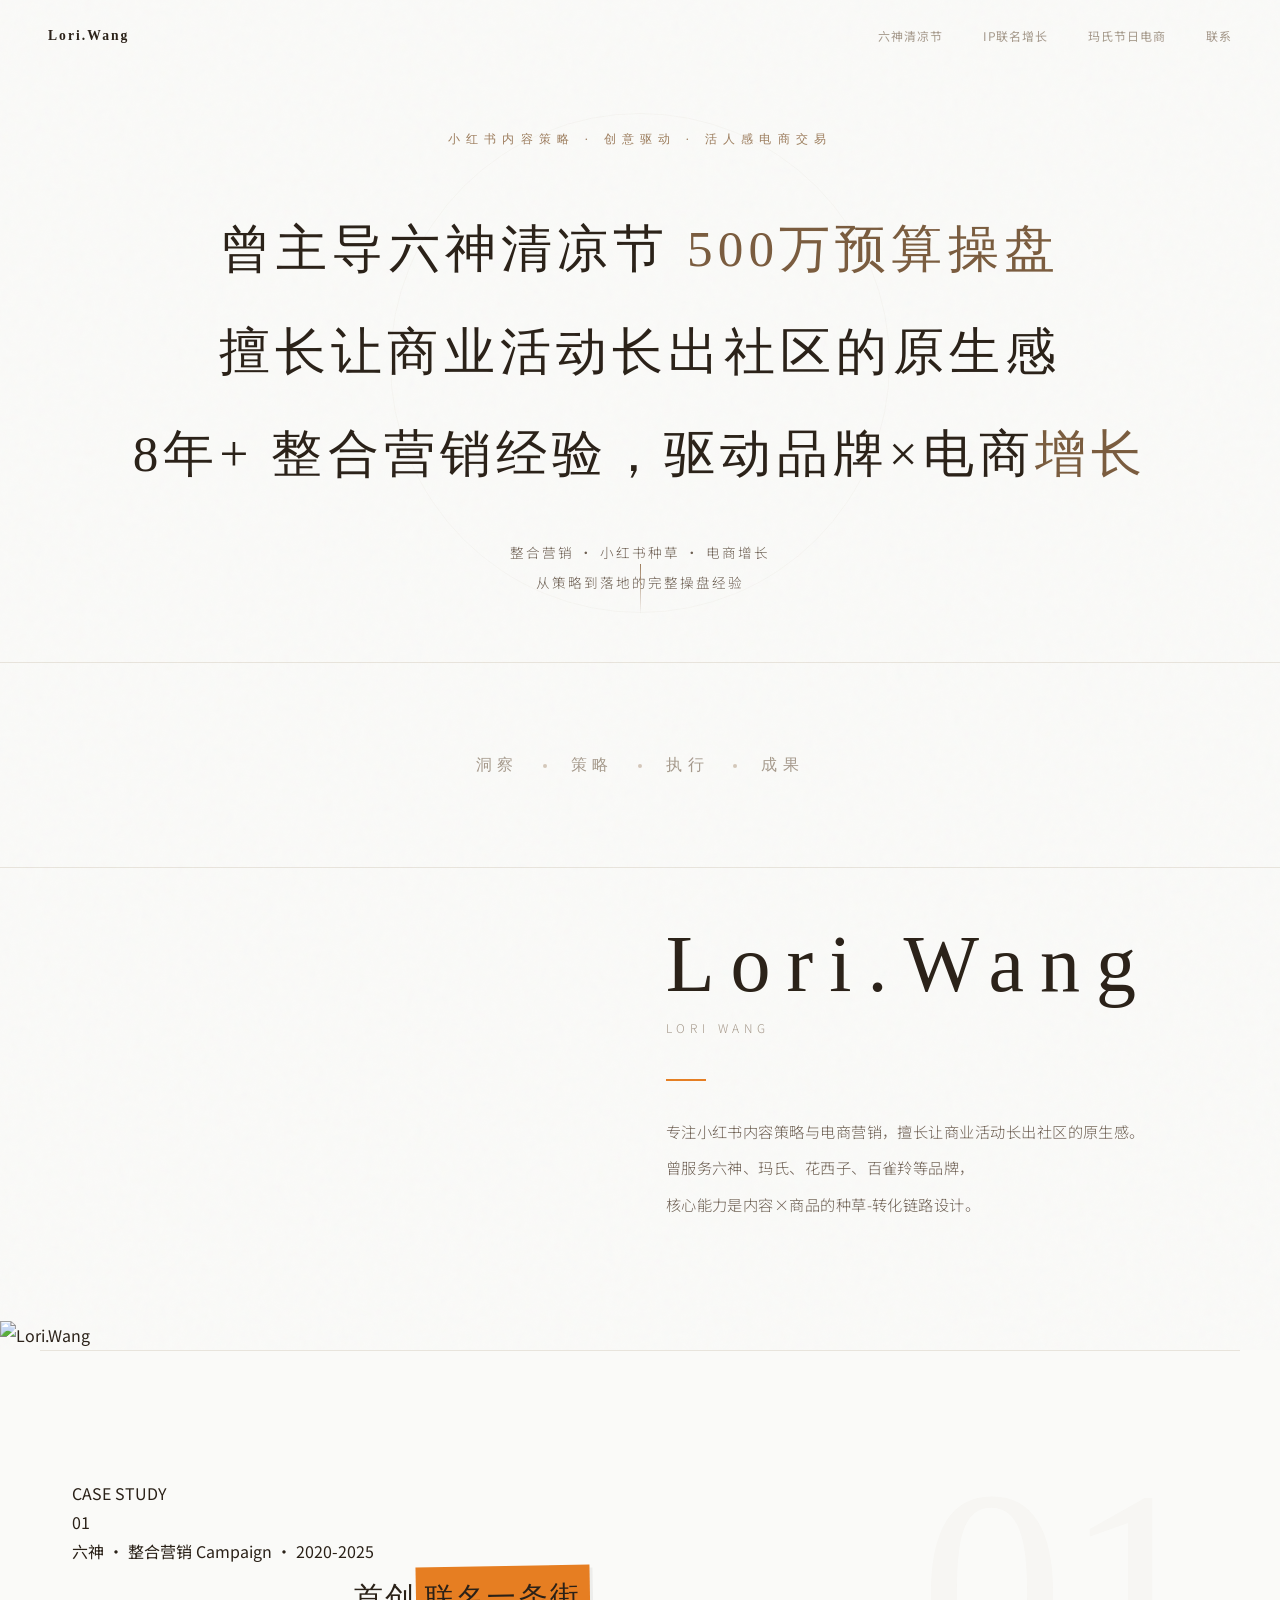
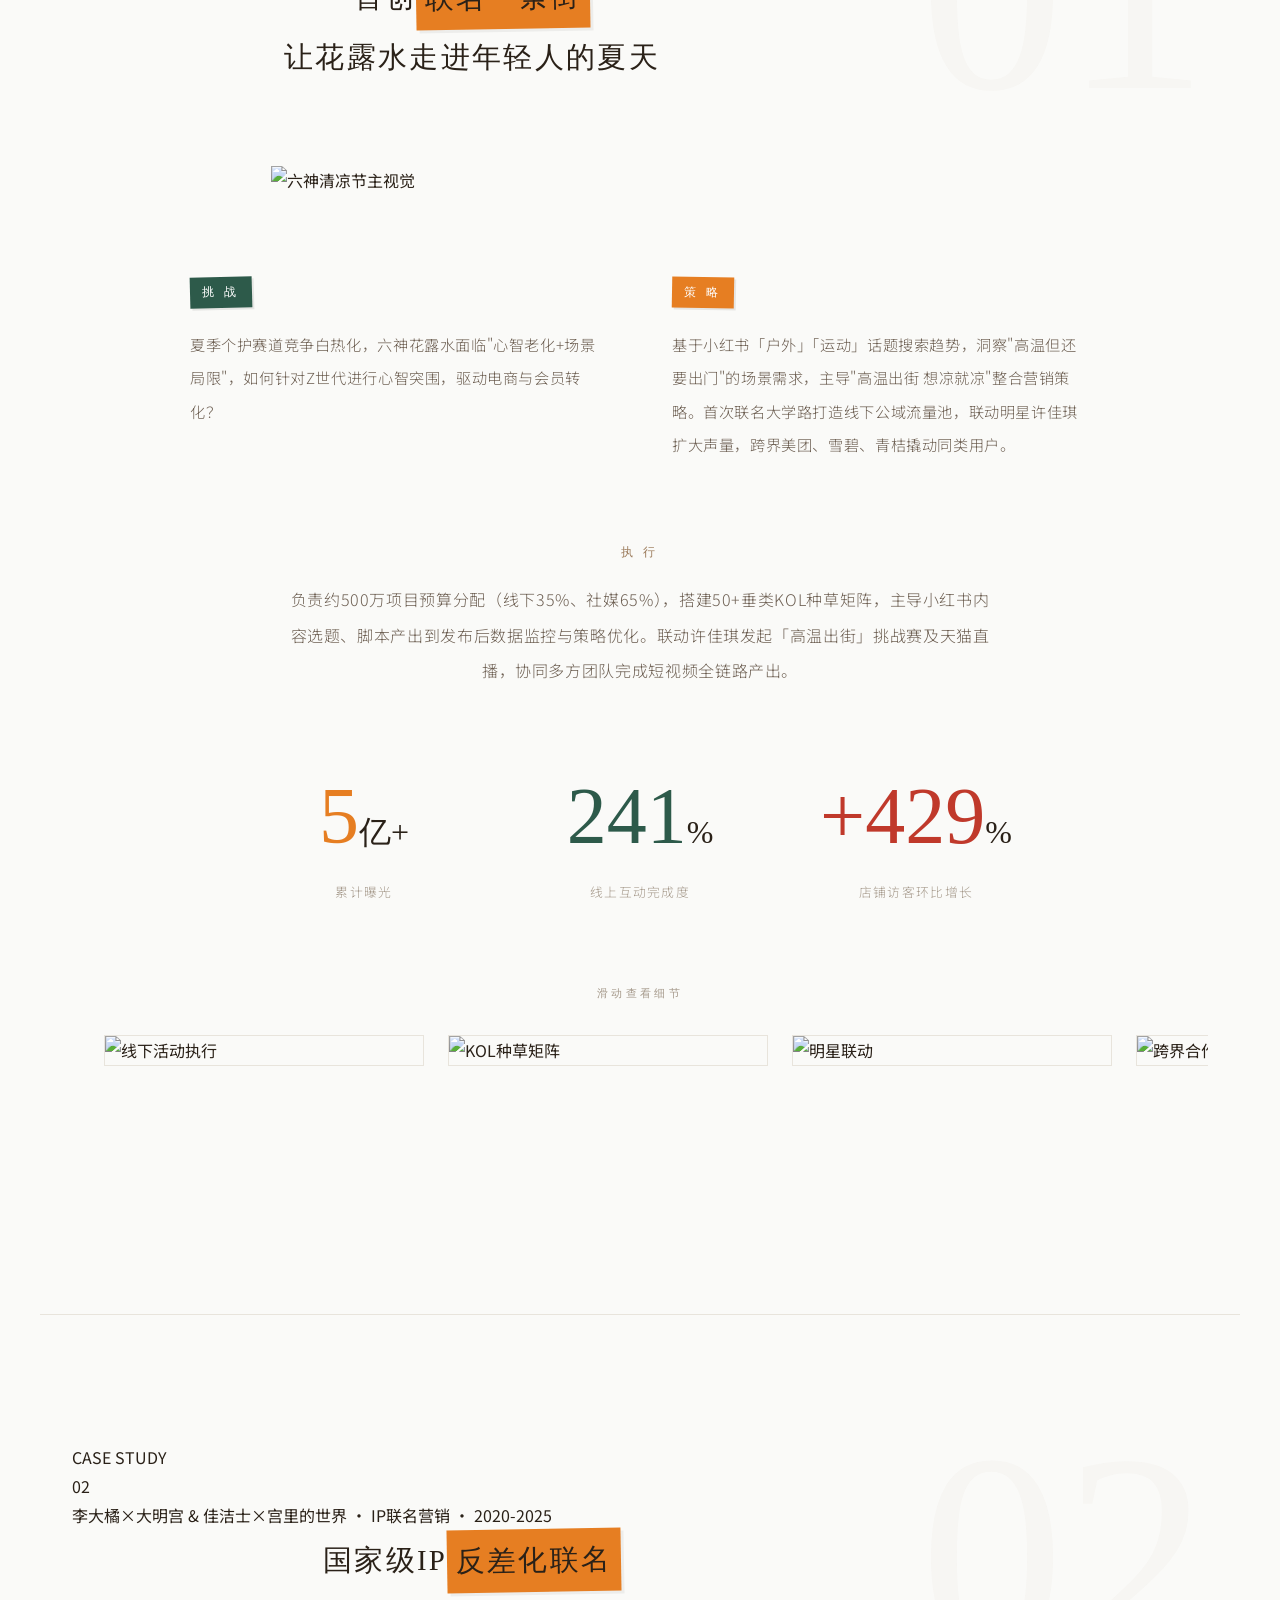
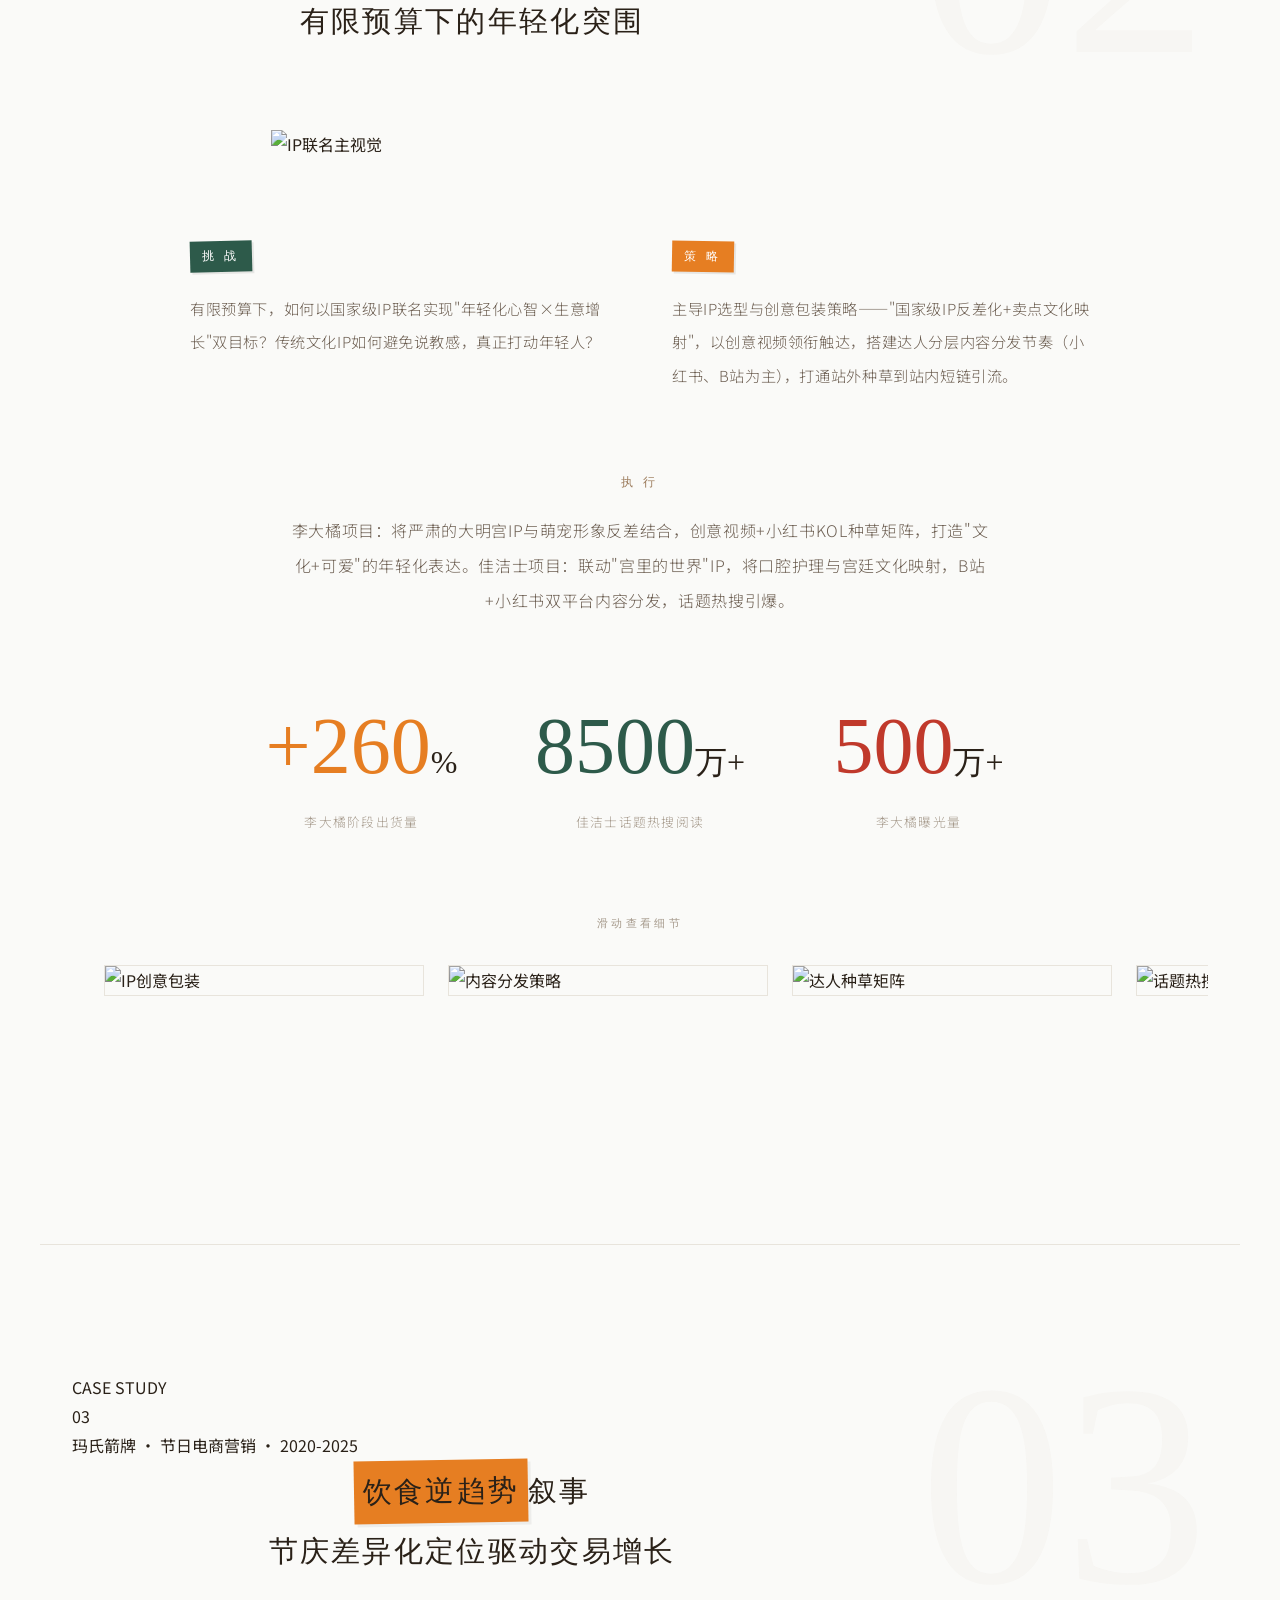
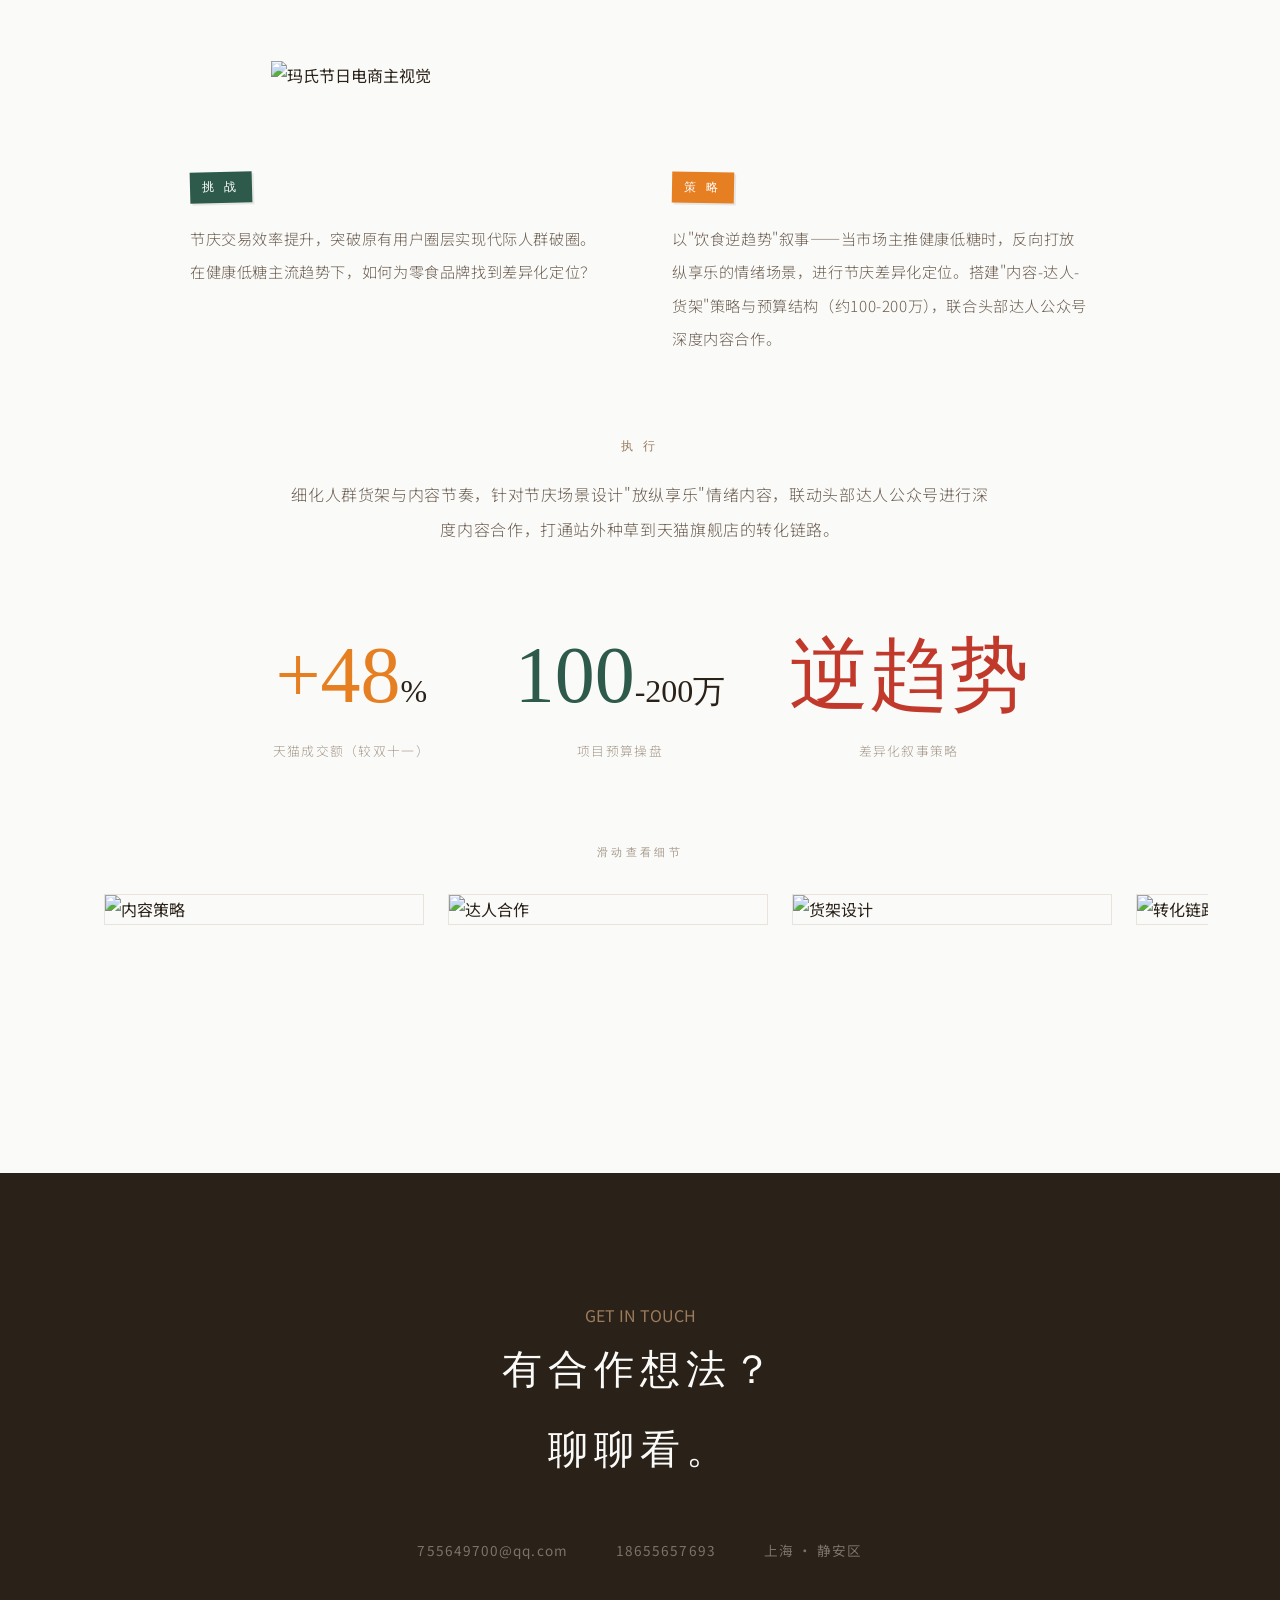
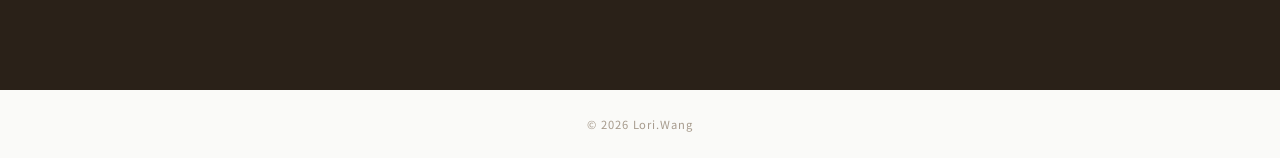
==== commit 5d44d53f: "Initial commit: Lori Portfolio" ====
--- a/index.html
+++ b/index.html
@@ -4,1004 +4,1075 @@
 <meta charset="UTF-8">
 <meta name="viewport" content="width=device-width, initial-scale=1.0">
 <title>Lori.Wang 作品集</title>
-<script>
-// Safari 专用：在任何渲染之前立即执行
-if (history.scrollRestoration) {
-  history.scrollRestoration = 'manual';
-}
-// 立即设置滚动位置
-window.history.scrollRestoration = 'manual';
-setTimeout(() => {
-  window.scrollTo(0, 0);
-  document.documentElement.scrollTop = 0;
-}, 0);
-</script>
-<link href="https://fonts.googleapis.com/css2?family=Noto+Serif+SC:wght@200;300;400;600;700&family=Noto+Sans+SC:wght@300;400;500;700;900&family=Bebas+Neue&family=Cormorant+Garamond:ital,wght@1,300;1,400&display=swap" rel="stylesheet">
+<link href="https://fonts.googleapis.com/css2?family=Noto+Serif+SC:wght@200;300;400;600;700&family=Noto+Sans+SC:wght@300;400;500&display=swap" rel="stylesheet">
 <style>
 *, *::before, *::after { margin: 0; padding: 0; box-sizing: border-box; }
 
 :root {
-  --bg: #ffffff;
-  --text: #1a1a1a;
-  --text-2: #444;
-  --text-3: #888;
-  --green: #00b870;
-  --green-light: #e6f9f0;
-  --red: #c41230;
-  --red-light: #fef0f2;
-  --orange: #ff6b35;
-  --orange-light: #fff0ea;
-  --purple: #7c5cfc;
-  --purple-light: #f3f0ff;
-  --yellow: #ffd93d;
-  --card-shadow: 0 4px 24px rgba(0,0,0,0.05);
-  --card-shadow-hover: 0 12px 48px rgba(0,0,0,0.08);
+  --bg: #fafaf8;
+  --surface: #f5f2ec;
+  --text: #2a2118;
+  --text-2: #6d5f52;
+  --text-3: #a69a8c;
+  --accent: #9c7c5c;
+  --accent-deep: #7a5c3e;
+  --border: #e8e4dc;
+  --pop-orange: #e67e22;
+  --pop-green: #2d5a4a;
   --serif: 'Noto Serif SC', 'Songti SC', serif;
   --sans: 'Noto Sans SC', sans-serif;
-  --bebas: 'Bebas Neue', sans-serif;
-  --radius: 16px;
 }
 
 html { font-size: 16px; }
-body { font-family: var(--sans); background: var(--bg); color: var(--text); line-height: 1.8; -webkit-font-smoothing: antialiased; overflow-x: hidden; cursor: none; }
-body.loading { visibility: hidden; position: fixed; width: 100%; }
+
+body {
+  font-family: var(--sans);
+  background: var(--bg);
+  color: var(--text);
+  line-height: 1.8;
+  -webkit-font-smoothing: antialiased;
+  overflow-x: hidden;
+  cursor: none;
+}
+
 a { color: inherit; text-decoration: none; cursor: none; }
-::selection { background: var(--green); color: #fff; }
 
 /* === 彗星光标 === */
-.comet-dot { position: fixed; width: 6px; height: 6px; background: var(--green); border-radius: 50%; pointer-events: none; z-index: 9999; opacity: 0; }
+.comet-dot {
+  position: fixed;
+  width: 6px;
+  height: 6px;
+  background: var(--accent);
+  border-radius: 50%;
+  pointer-events: none;
+  z-index: 9999;
+  opacity: 0;
+}
 body.mouse-active .comet-dot { opacity: 1; }
 
 /* === 底噪 === */
-.grain { position: fixed; inset: -50%; width: 200%; height: 200%; pointer-events: none; z-index: 9990; opacity: 0.018; background-image: url("data:image/svg+xml,%3Csvg viewBox='0 0 256 256' xmlns='http://www.w3.org/2000/svg'%3E%3Cfilter id='n'%3E%3CfeTurbulence type='fractalNoise' baseFrequency='0.85' numOctaves='4' stitchTiles='stitch'/%3E%3C/filter%3E%3Crect width='100%25' height='100%25' filter='url(%23n)'/%3E%3C/svg%3E"); animation: grain 0.8s steps(1) infinite; }
-@keyframes grain { 0%{transform:translate(0,0)} 33%{transform:translate(-1%,-2%)} 66%{transform:translate(2%,1%)} }
-
-/* === 浮动符号 === */
-.float-symbols { position: fixed; inset: 0; pointer-events: none; z-index: 1; overflow: hidden; }
-.float-sym { position: absolute; font-size: 1rem; opacity: 0.12; animation: floatDrift linear infinite; }
-@keyframes floatDrift { 0%{transform:translateY(0) rotate(0deg)} 50%{transform:translateY(-30px) rotate(180deg)} 100%{transform:translateY(0) rotate(360deg)} }
+.grain {
+  position: fixed;
+  inset: -50%;
+  width: 200%;
+  height: 200%;
+  pointer-events: none;
+  z-index: 9990;
+  opacity: 0.025;
+  background-image: url("data:image/svg+xml,%3Csvg viewBox='0 0 256 256' xmlns='http://www.w3.org/2000/svg'%3E%3Cfilter id='n'%3E%3CfeTurbulence type='fractalNoise' baseFrequency='0.85' numOctaves='4' stitchTiles='stitch'/%3E%3C/filter%3E%3Crect width='100%25' height='100%25' filter='url(%23n)'/%3E%3C/svg%3E");
+  animation: grain 0.8s steps(1) infinite;
+}
+@keyframes grain {
+  0% { transform: translate(0,0); }
+  33% { transform: translate(-1%,-2%); }
+  66% { transform: translate(2%,1%); }
+}
+
+/* === 滚动进度条 === */
+.scroll-progress {
+  position: fixed;
+  top: 0; left: 0;
+  height: 2px;
+  background: var(--accent);
+  z-index: 200;
+  width: 0%;
+}
 
 /* === 导航 === */
-nav { position: fixed; top: 0; left: 0; right: 0; z-index: 100; padding: 1.2rem 3rem; display: flex; justify-content: space-between; align-items: center; background: rgba(255,255,255,0.85); backdrop-filter: blur(20px); border-bottom: 1px solid rgba(0,0,0,0.05); transition: all 0.4s; }
-
-/* === 开场欢迎屏 === */
-.welcome-screen { height: 100vh; display: flex; align-items: center; justify-content: center; background: var(--bg); position: relative; }
-.welcome-content { text-align: center; }
-.welcome-text { font-size: clamp(1.8rem, 5vw, 3rem); font-weight: 300; letter-spacing: 0.08em; color: #333; line-height: 1.8; }
-.welcome-char { display: inline-block; opacity: 0; animation: charFadeIn 0.6s ease-out forwards, breathe 4s ease-in-out 2.5s infinite; }
-.welcome-char.hi-green { color: #b8860b; }
-.welcome-char:nth-of-type(1) { animation-delay: 0.3s, 2.5s; }
-.welcome-char:nth-of-type(2) { animation-delay: 0.5s, 2.5s; }
-.welcome-char:nth-of-type(3) { animation-delay: 0.7s, 2.5s; }
-.welcome-char:nth-of-type(4) { animation-delay: 1.3s, 2.5s; }
-.welcome-char:nth-of-type(5) { animation-delay: 1.5s, 2.5s; }
-.welcome-char:nth-of-type(6) { animation-delay: 1.7s, 2.5s; }
-.welcome-char:nth-of-type(7) { animation-delay: 1.9s, 2.5s; }
-.welcome-char:nth-of-type(8) { animation-delay: 2.1s, 2.5s; }
-@keyframes charFadeIn { 0% { opacity: 0; transform: translateY(20px); } 100% { opacity: 1; transform: translateY(0); } }
-@keyframes breathe { 0%, 100% { transform: scale(1); } 50% { transform: scale(1.02); } }
-.scroll-hint { font-size: 1.5rem; color: var(--text-3); margin-top: 4rem; opacity: 0; animation: fadeInBounce 1s ease-out 1.8s forwards, bounce 2s ease-in-out 2.8s infinite; }
-@keyframes fadeInUp { 0% { opacity: 0; transform: translateY(30px); } 100% { opacity: 1; transform: translateY(0); } }
-@keyframes fadeInBounce { 0% { opacity: 0; transform: translateY(10px); } 100% { opacity: 0.5; transform: translateY(0); } }
-@keyframes bounce { 0%, 100% { transform: translateY(0); } 50% { transform: translateY(-10px); } }
-nav.scrolled { padding: 0.8rem 3rem; box-shadow: 0 1px 12px rgba(0,0,0,0.04); }
-.nav-logo { font-size: 0.9rem; font-weight: 900; letter-spacing: 0.15em; }
-.nav-links { display: flex; gap: 2.5rem; font-size: 0.75rem; letter-spacing: 0.12em; color: var(--text-3); }
-.nav-links a { position: relative; transition: color 0.3s; }
-.nav-links a::after { content: ''; position: absolute; bottom: -3px; left: 0; width: 0; height: 1.5px; background: var(--green); transition: width 0.3s; }
-.nav-links a:hover { color: var(--text); }
-.nav-links a:hover::after { width: 100%; }
-
-/* === 分区背景 === */
-.case-bg-green { background: linear-gradient(180deg, #f0fdf6 0%, #fff 100%); }
-.case-bg-red { background: linear-gradient(180deg, #fef0f2 0%, #fff 100%); }
-.case-bg-orange { background: linear-gradient(180deg, #fff5ef 0%, #fff 100%); }
-.case-bg-purple { background: linear-gradient(180deg, #f3f0ff 0%, #fff 100%); }
-
-/* === 个人介绍 === */
-.about-section { max-width: 1300px; margin: 0 auto; padding: 10rem 4rem 6rem; display: grid; grid-template-columns: 1fr 1fr; gap: 5rem; align-items: center; }
-.about-portrait { border-radius: var(--radius); overflow: hidden; box-shadow: 12px 16px 48px rgba(0,0,0,0.12); position: relative; transform: perspective(800px) rotateY(-5deg); transform-origin: left center; transition: transform 0.6s cubic-bezier(0.25,0.46,0.45,0.94); }
-.about-portrait:hover { transform: perspective(800px) rotateY(0deg); }
-.about-portrait img { width: 100%; display: block; transition: transform 0.8s cubic-bezier(0.25,0.46,0.45,0.94); }
-.about-portrait .portrait-glow { position: absolute; inset: 0; pointer-events: none; opacity: 0; transition: opacity 0.4s; border-radius: var(--radius); }
-.about-portrait:hover .portrait-glow { opacity: 1; }
-.about-content {}
-.about-name { font-size: 4rem; font-weight: 900; letter-spacing: 0.02em; line-height: 1.4; margin-bottom: 0.2rem; margin-left: -0.06em; overflow: visible; padding-bottom: 0.1em; padding-top: 0.5em; color: #1a1a1a; }
-.about-name .char { display: inline-block; transform: translateY(110%); transition: transform 0.6s cubic-bezier(0.16,1,0.3,1); }
-.about-name.active .char { transform: translateY(0); }
-.name-lori { color: #1a1a1a; }
-.name-dot { color: #b8860b; }
-.name-wang { color: #1a1a1a; }
-.i-heart { position: relative; display: inline-block; }
-.i-heart::before { content: '♥'; position: absolute; top: -0.15em; left: 50%; transform: translate(-50%, 0) scale(0); color: #ff4757; font-size: 0.4em; opacity: 0; text-shadow: 0 2px 4px rgba(255,71,87,0.4); transition: transform 0.6s cubic-bezier(0.16,1,0.3,1), opacity 0.6s; transition-delay: inherit; }
-.about-name.active .i-heart::before { transform: translate(-50%, 0) scale(1); opacity: 1; animation: heartbeat 2s ease-in-out 1s infinite; }
-@keyframes heartbeat {
-  0%, 100% { transform: translate(-50%, 0) scale(1); }
-  14% { transform: translate(-50%, 0) scale(1.15); }
-  28%, 56% { transform: translate(-50%, 0) scale(1); }
-  42% { transform: translate(-50%, 0) scale(1.1); }
-}
-.about-name-en { font-size: 0.75rem; font-weight: 300; letter-spacing: 0.85em; margin-right: -0.85em; color: var(--text-3); text-transform: uppercase; margin-bottom: 1.5rem; opacity: 0; transform: translateY(15px); transition: opacity 0.8s 0.8s, transform 0.8s 0.8s; }
-.about-name.active ~ .about-name-en { opacity: 1; transform: translateY(0); }
-.about-line { width: 0; height: 3px; background: var(--orange); margin-bottom: 1.5rem; border-radius: 2px; transition: width 1.5s cubic-bezier(0.16,1,0.3,1) 1.2s; }
-.about-content.active .about-line { width: 40px; }
-.about-desc { font-size: 0.95rem; line-height: 2.4; color: var(--text-2); font-weight: 300; letter-spacing: 0.03em; }
-.about-desc .desc-line { display: block; opacity: 0; transform: translateY(15px); transition: opacity 0.6s, transform 0.6s; }
-.about-desc .highlight-text { color: var(--green); font-weight: 500; }
-
-/* === 关键词散落过渡 === */
-.keyword-transition {
-  position: relative; height: 350px; overflow: hidden;
-  /* 底部渐变融入案例1绿底 */
-  background: linear-gradient(180deg, transparent 0%, transparent 40%, #f0fdf6 100%);
-}
-/* 关键词标签 */
-.keyword-tag {
-  position: absolute; font-weight: 700; letter-spacing: 0.12em;
-  white-space: nowrap; z-index: 2;
-  top: 50%; left: 50%;
-  opacity: 0; transform: translate(-50%,-50%) scale(0.3);
-}
-.keyword-transition.active .keyword-tag {
-  animation: kwBurst 1.2s cubic-bezier(0.16,1,0.3,1) forwards;
-}
-/* 英文大字：淡绿色；中文小标签：四色不重复无绿色 — 中英错落分布 */
-.keyword-tag:nth-child(1) { font-family: 'Cormorant Garamond', serif; font-style: italic; font-weight: 300; font-size: 1.8rem; background: linear-gradient(135deg, #c4a96a, #a8a098); -webkit-background-clip: text; -webkit-text-fill-color: transparent; background-clip: text; letter-spacing: 0.15em; --end-top: 15%; --end-left: 12%; --end-opacity: 0.55; }
-.keyword-tag:nth-child(2) { font-size: 0.85rem; background: var(--orange-light); color: var(--orange); padding: 0.3em 0.8em; border-radius: 6px; --end-top: 22%; --end-left: 52%; --end-opacity: 0.9; }
-.keyword-tag:nth-child(3) { font-family: 'Cormorant Garamond', serif; font-style: italic; font-weight: 300; font-size: 2.6rem; background: linear-gradient(135deg, #c4a96a, #b5ada3); -webkit-background-clip: text; -webkit-text-fill-color: transparent; background-clip: text; letter-spacing: 0.12em; --end-top: 48%; --end-left: 35%; --end-opacity: 0.4; }
-.keyword-tag:nth-child(4) { font-size: 0.8rem; background: var(--red-light); color: var(--red); padding: 0.3em 0.8em; border-radius: 6px; --end-top: 15%; --end-left: 78%; --end-opacity: 0.9; }
-.keyword-tag:nth-child(5) { font-family: 'Cormorant Garamond', serif; font-style: italic; font-weight: 300; font-size: 1.5rem; background: linear-gradient(135deg, #b8a080, #a8a098); -webkit-background-clip: text; -webkit-text-fill-color: transparent; background-clip: text; letter-spacing: 0.15em; --end-top: 35%; --end-left: 70%; --end-opacity: 0.5; }
-.keyword-tag:nth-child(6) { font-size: 0.85rem; background: var(--purple-light); color: var(--purple); padding: 0.3em 0.8em; border-radius: 6px; --end-top: 72%; --end-left: 22%; --end-opacity: 0.9; }
-.keyword-tag:nth-child(7) { font-family: 'Cormorant Garamond', serif; font-style: italic; font-weight: 300; font-size: 1.7rem; background: linear-gradient(135deg, #c4a96a, #a8a098); -webkit-background-clip: text; -webkit-text-fill-color: transparent; background-clip: text; letter-spacing: 0.12em; --end-top: 68%; --end-left: 60%; --end-opacity: 0.45; }
-.keyword-tag:nth-child(8) { font-size: 0.8rem; background: #fff0e6; color: #c97a2e; padding: 0.3em 0.8em; border-radius: 6px; --end-top: 50%; --end-left: 88%; --end-opacity: 0.9; }
-.keyword-tag:nth-child(9) { font-size: 0.85rem; background: var(--green-light); color: var(--green); padding: 0.3em 0.8em; border-radius: 6px; --end-top: 42%; --end-left: 8%; --end-opacity: 0.9; }
-
-.keyword-transition.active .keyword-tag:nth-child(1) { animation-delay: 0.6s; }
-.keyword-transition.active .keyword-tag:nth-child(2) { animation-delay: 0.9s; }
-.keyword-transition.active .keyword-tag:nth-child(3) { animation-delay: 0.7s; }
-.keyword-transition.active .keyword-tag:nth-child(4) { animation-delay: 1.1s; }
-.keyword-transition.active .keyword-tag:nth-child(5) { animation-delay: 0.8s; }
-.keyword-transition.active .keyword-tag:nth-child(6) { animation-delay: 1.0s; }
-.keyword-transition.active .keyword-tag:nth-child(7) { animation-delay: 0.9s; }
-.keyword-transition.active .keyword-tag:nth-child(8) { animation-delay: 1.2s; }
-.keyword-transition.active .keyword-tag:nth-child(9) { animation-delay: 0.75s; }
-
-@keyframes kwBurst {
-  0% { opacity: 0; top: 50%; left: 50%; transform: translate(-50%,-50%) scale(0.3); }
-  100% { opacity: var(--end-opacity); top: var(--end-top); left: var(--end-left); transform: translate(-50%,-50%) scale(1); }
-}
-/* 弹散后微浮动 */
-@keyframes kwFloat {
-  0%,100% { margin-top: 0; }
-  50% { margin-top: -10px; }
-}
-.keyword-transition.active .keyword-tag {
-  animation: kwBurst 1.2s cubic-bezier(0.16,1,0.3,1) forwards, kwFloat 5s 3s ease-in-out infinite;
-}
-.keyword-transition.active .keyword-tag:nth-child(even) {
-  animation: kwBurst 1.2s cubic-bezier(0.16,1,0.3,1) forwards, kwFloat 6.5s 3.5s ease-in-out infinite reverse;
-}
-
-/* === 联系区 === */
-.contact-section { background: var(--text); color: #fff; padding: 8rem 2rem; text-align: center; }
-.contact-label { font-size: 0.65rem; letter-spacing: 0.4em; color: var(--green); opacity: 0.8; margin-bottom: 2rem; }
-.contact-title { font-size: clamp(1.8rem, 3.5vw, 2.8rem); font-weight: 900; letter-spacing: 0.06em; line-height: 1.6; margin-bottom: 3rem; }
-.contact-links { display: flex; justify-content: center; gap: 3rem; }
-.contact-link { font-size: 0.85rem; color: rgba(255,255,255,0.4); transition: color 0.4s; letter-spacing: 0.08em; }
-.contact-link:hover { color: var(--green); }
-.contact-phone::before { content: '手机'; margin-right: 0.8em; font-size: 0.75em; display: inline-block; padding: 0.3em 0.6em; background: rgba(255,255,255,0.08); border-radius: 4px; color: rgba(255,255,255,0.5); letter-spacing: 0.1em; transition: background 0.3s, color 0.3s; }
-.contact-wechat::before { content: '微信'; margin-right: 0.8em; font-size: 0.75em; display: inline-block; padding: 0.3em 0.6em; background: rgba(255,255,255,0.08); border-radius: 4px; color: rgba(255,255,255,0.5); letter-spacing: 0.1em; transition: background 0.3s, color 0.3s; }
-.contact-link:hover::before { background: rgba(255,255,255,0.15); color: var(--green); }
-.footer { padding: 1.5rem; text-align: center; font-size: 0.7rem; color: var(--text-3); letter-spacing: 0.08em; }
+nav {
+  position: fixed;
+  top: 0; left: 0; right: 0;
+  z-index: 100;
+  padding: 1.5rem 3rem;
+  display: flex;
+  justify-content: space-between;
+  align-items: center;
+  transition: all 0.5s;
+}
+nav.scrolled {
+  padding: 0.8rem 3rem;
+  background: rgba(250, 250, 248, 0.85);
+  backdrop-filter: blur(20px);
+}
+.nav-logo {
+  font-family: var(--serif);
+  font-size: 0.85rem;
+  font-weight: 600;
+  letter-spacing: 0.15em;
+}
+.nav-links { display: flex; gap: 2.5rem; }
+.nav-links a {
+  font-size: 0.75rem;
+  color: var(--text-3);
+  letter-spacing: 0.08em;
+  transition: color 0.4s;
+}
+.nav-links a:hover { color: var(--accent-deep); }
+
+/* === 英雄区 === */
+.hero {
+  min-height: 40vh;
+  display: flex;
+  flex-direction: column;
+  align-items: center;
+  justify-content: center;
+  text-align: center;
+  padding: 8rem 2rem 4rem;
+  position: relative;
+}
+.hero::before {
+  content: '';
+  position: absolute;
+  width: 500px;
+  height: 500px;
+  border-radius: 50%;
+  border: 1px solid var(--border);
+  opacity: 0;
+  animation: circleIn 2s 0.5s cubic-bezier(0.16, 1, 0.3, 1) forwards;
+}
+@keyframes circleIn {
+  0% { opacity: 0; transform: scale(0.5); }
+  100% { opacity: 0.25; transform: scale(1); }
+}
+.hero-tag {
+  font-family: var(--serif);
+  font-size: 0.78rem;
+  letter-spacing: 0.5em;
+  color: var(--accent);
+  font-weight: 300;
+  opacity: 0;
+  animation: fadeIn 1s 0.2s forwards;
+  margin-bottom: 3rem;
+}
+@keyframes fadeIn { to { opacity: 1; } }
+.hero-title {
+  font-family: var(--serif);
+  font-size: clamp(1.8rem, 4.5vw, 3.2rem);
+  font-weight: 300;
+  line-height: 2;
+  margin-bottom: 2rem;
+  letter-spacing: 0.1em;
+}
+.hero-title .line {
+  display: block;
+  overflow: hidden;
+}
+.hero-title .line .inner {
+  display: block;
+  transform: translateY(110%);
+  animation: lineUp 1.2s cubic-bezier(0.16, 1, 0.3, 1) forwards;
+}
+.hero-title .line:nth-child(2) .inner { animation-delay: 0.2s; }
+.hero-title .line:nth-child(3) .inner { animation-delay: 0.4s; }
+.hero-title .accent { color: var(--accent-deep); font-weight: 500; }
+@keyframes lineUp { to { transform: translateY(0); } }
+.hero-sub {
+  font-size: 0.85rem;
+  color: var(--text-2);
+  letter-spacing: 0.15em;
+  font-weight: 300;
+  opacity: 0;
+  animation: fadeIn 1s 0.8s forwards;
+  line-height: 2.2;
+}
+.hero-scroll {
+  position: absolute;
+  bottom: 3rem;
+}
+.hero-scroll .line {
+  width: 1px;
+  height: 50px;
+  background: linear-gradient(to bottom, var(--accent), transparent);
+  animation: scrollPulse 2.5s ease-in-out infinite;
+}
+@keyframes scrollPulse {
+  0%, 100% { opacity: 0.2; transform: scaleY(0.4); transform-origin: top; }
+  50% { opacity: 0.8; transform: scaleY(1); }
+}
+
+/* === 分隔 === */
+.divider-quote {
+  text-align: center;
+  padding: 5rem 2rem;
+  border-top: 1px solid var(--border);
+}
+.divider-quote p {
+  font-family: var(--serif);
+  font-size: 1rem;
+  color: var(--text-3);
+  letter-spacing: 0.35em;
+  font-weight: 300;
+  line-height: 2.8;
+}
+.dot {
+  display: inline-block;
+  width: 4px; height: 4px;
+  background: var(--accent);
+  border-radius: 50%;
+  margin: 0 1.5rem;
+  vertical-align: middle;
+  opacity: 0.4;
+}
+
+/* === 个人介绍区 === */
+.about-section {
+  padding: 0;
+  max-width: 100%;
+  margin: 0 auto;
+  position: relative;
+  min-height: 0;
+  display: flex;
+  align-items: flex-end;
+  overflow: hidden;
+  border-top: 1px solid var(--border);
+}
+.about-portrait {
+  position: absolute;
+  left: 0; bottom: 0;
+  width: 63%;
+  z-index: 1;
+}
+.about-portrait img {
+  width: 100%;
+  height: 100%;
+  display: block;
+  object-fit: cover;
+  object-position: center bottom;
+}
+.about-content {
+  position: relative;
+  z-index: 2;
+  margin-left: auto;
+  width: 55%;
+  padding: 3rem 8rem 8rem 4rem;
+}
+.about-name {
+  font-family: var(--serif);
+  font-size: 5rem;
+  font-weight: 200;
+  letter-spacing: 0.2em;
+  margin-bottom: 0.3rem;
+  line-height: 1.2;
+  color: var(--text);
+}
+.about-name-en {
+  font-family: var(--sans);
+  font-size: 0.75rem;
+  font-weight: 300;
+  letter-spacing: 0.4em;
+  color: var(--text-3);
+  margin-bottom: 2.5rem;
+  text-transform: uppercase;
+}
+.about-desc {
+  font-size: 0.95rem;
+  line-height: 2.4;
+  color: var(--text-2);
+  font-weight: 300;
+  letter-spacing: 0.03em;
+}
+.about-line {
+  width: 40px;
+  height: 2px;
+  background: var(--pop-orange);
+  margin: 2rem 0;
+}
 
 /* === 案例区 === */
-.case-section { padding: 9rem 4rem 6rem; max-width: 1300px; margin: 0 auto; position: relative; z-index: 2; --accent: var(--green); --accent-light: #e6f9f0; --accent-rgb: 0,184,112; }
-.case-section.theme-red { --accent: var(--red); --accent-light: #fef0f2; --accent-rgb: 196,18,48; }
-.case-section.theme-orange { --accent: var(--orange); --accent-light: #fff0ea; --accent-rgb: 255,107,53; }
-.case-section.theme-purple { --accent: var(--purple); --accent-light: #f3f0ff; --accent-rgb: 124,92,252; }
-
-/* === 分区彩带过渡 === */
-.ribbon-divider {
-  height: 100px; position: relative; overflow: visible; z-index: 2;
-  transform: skewY(-2deg); margin: -1rem 0;
-}
-/* 彩带底色：展开动画 */
-.ribbon-divider .ribbon-bg {
-  position: absolute; inset: 0;
-  transform: scaleX(0); transform-origin: center;
-  transition: transform 1.2s cubic-bezier(0.16,1,0.3,1);
-}
-.ribbon-divider.active .ribbon-bg { transform: scaleX(1); }
-.ribbon-green-red .ribbon-bg { background: linear-gradient(90deg, var(--green), #d4a853 50%, var(--red)); }
-.ribbon-red-orange .ribbon-bg { background: linear-gradient(90deg, var(--red), #d4a853 50%, var(--orange)); }
-.ribbon-orange-purple .ribbon-bg { background: linear-gradient(90deg, var(--orange), #d4a853 50%, var(--purple)); }
-/* shimmer 光流 */
-.ribbon-divider .ribbon-shimmer {
-  position: absolute; inset: 0;
-  background: linear-gradient(90deg, transparent 0%, rgba(255,255,255,0.45) 50%, transparent 100%);
-  background-size: 200% 100%;
-  animation: ribbonShimmer 2.5s ease-in-out infinite;
-  opacity: 0; transition: opacity 0.6s 0.8s;
-}
-.ribbon-divider.active .ribbon-shimmer { opacity: 1; }
-@keyframes ribbonShimmer { 0%{background-position:200% 0} 100%{background-position:-200% 0} }
-/* 关键词跑马灯 */
-.ribbon-divider .ribbon-marquee {
-  position: absolute; inset: 0; display: flex; align-items: center; overflow: hidden;
-  opacity: 0; transition: opacity 0.5s 1s;
-}
-.ribbon-divider.active .ribbon-marquee { opacity: 1; }
-.ribbon-marquee-track {
-  display: flex; gap: 3rem; white-space: nowrap; animation: ribbonMarquee 18s linear infinite;
-  font-size: 0.7rem; font-weight: 800; letter-spacing: 0.25em; color: rgba(255,255,255,0.85);
-  text-transform: uppercase;
-}
-.ribbon-marquee-track span.dot { width: 4px; height: 4px; background: rgba(255,255,255,0.5); border-radius: 50%; flex-shrink: 0; align-self: center; }
-@keyframes ribbonMarquee { 0%{transform:translateX(0)} 100%{transform:translateX(-50%)} }
-
-/* 案例标签/编号/标题 */
-.case-label { font-size: 0.65rem; letter-spacing: 0.4em; color: var(--accent); font-weight: 500; margin-bottom: 0.8rem; }
-.case-num { font-family: var(--bebas); font-size: 12rem; font-weight: 400; line-height: 0.85; margin-bottom: 0.5rem; letter-spacing: -0.05em; color: var(--accent); opacity: 0; filter: blur(20px); transform: scale(1.15); transition: opacity 1.2s cubic-bezier(0.16,1,0.3,1), filter 1.2s cubic-bezier(0.16,1,0.3,1), transform 1.2s cubic-bezier(0.16,1,0.3,1); }
-.case-num.focused { opacity: 0.12; filter: blur(0px); transform: scale(1); }
-.case-title { font-size: 2.6rem; font-weight: 900; letter-spacing: 0.02em; margin-bottom: 0.8rem; line-height: 1.45; }
-.case-title .highlight { position: relative; display: inline-block; }
-.case-title .highlight::after { content: ''; position: absolute; bottom: 4px; left: -2px; right: -2px; height: 12px; background: var(--yellow); opacity: 0.6; z-index: -1; transform: rotate(-1deg) scaleX(0); transform-origin: left; border-radius: 2px; transition: transform 0.8s cubic-bezier(0.25,0.46,0.45,0.94) 0.3s, opacity 0.3s, height 0.3s; }
-.case-title.active .highlight::after { transform: rotate(-1deg) scaleX(1); }
-.case-title:hover .highlight::after { opacity: 0.85; height: 16px; }
-.case-meta { font-size: 0.82rem; color: var(--text-3); margin-bottom: 4rem; letter-spacing: 0.06em; font-weight: 300; }
-.case-meta span { display: inline-block; padding: 0.2em 0.6em; background: var(--accent-light); color: var(--accent); border-radius: 4px; font-size: 0.72rem; font-weight: 500; margin-right: 0.5rem; }
-
-/* 角色定位 */
-.role-line { max-width: 1100px; margin: -2rem auto 3rem; font-size: 1rem; color: var(--text); font-weight: 600; padding: 0; text-align: center; letter-spacing: 0.05em; }
-
-/* === 主图（全宽出血） === */
-.hero-image { margin: 0 -4rem 5rem; border-radius: 0; overflow: hidden; position: relative; }
-.hero-image::after { content: ''; position: absolute; inset: 0; background: rgba(255,255,255,0.4); backdrop-filter: blur(30px); -webkit-backdrop-filter: blur(30px); transform-origin: right; transform: scaleX(1); transition: transform 1s cubic-bezier(0.77,0,0.175,1); z-index: 2; }
-.hero-image.revealed::after { transform: scaleX(0); }
-.hero-image img { width: 100%; display: block; transition: transform 0.8s cubic-bezier(0.25,0.46,0.45,0.94); }
-.hero-image:hover img { transform: scale(1.015); }
-
-/* === 内容卡片 === */
-.content-card { background: var(--bg); border-radius: var(--radius); padding: 3rem; box-shadow: var(--card-shadow); border: 1px solid rgba(0,0,0,0.04); transition: box-shadow 0.6s, transform 0.6s, border-color 0.6s; }
-.content-card:hover { box-shadow: var(--card-shadow-hover); transform: translateY(-3px); border-color: rgba(var(--accent-rgb),0.12); }
-
-/* A: 竖线样式 */
-.bar-block { max-width: 1100px; margin: 0 auto 3rem; padding-left: 2rem; border-left: 4px solid var(--accent); }
-.bar-block h3 { font-size: 0.72rem; font-weight: 500; letter-spacing: 0.3em; margin-bottom: 1rem; color: var(--accent); }
-.bar-block p { font-size: 0.92rem; line-height: 2; color: var(--text-2); font-weight: 300; }
-
-/* B: 不等分栏 */
-.two-col-uneven { display: grid; grid-template-columns: 2fr 3fr; gap: 2rem; margin-bottom: 2rem; max-width: 1100px; margin-left: auto; margin-right: auto; }
-
-/* D: 拉引金句 */
-.pull-quote { max-width: 1100px; margin: 3rem auto; text-align: center; padding: 2rem 4rem; }
-.pull-quote .quote-text { font-family: var(--serif); font-size: 1.6rem; font-weight: 600; line-height: 1.8; color: var(--accent); letter-spacing: 0.04em; display: inline; }
-.pull-quote .quote-text::before { content: '" '; font-family: var(--bebas); font-size: 3rem; opacity: 0.2; vertical-align: text-top; color: var(--accent); }
-.pull-quote .quote-text::after { content: ' "'; font-family: var(--bebas); font-size: 3rem; opacity: 0.2; vertical-align: text-top; color: var(--accent); }
-.pull-quote .quote-source { display: block; margin-top: 1rem; font-size: 0.75rem; color: var(--text-3); letter-spacing: 0.1em; }
-
-/* 等分栏 */
-.two-col { display: grid; grid-template-columns: 1fr 1fr; gap: 2rem; margin-bottom: 2rem; max-width: 1100px; margin-left: auto; margin-right: auto; }
-.content-block h3 { font-size: 0.72rem; font-weight: 500; letter-spacing: 0.3em; margin-bottom: 1.2rem; color: var(--accent); display: flex; align-items: center; gap: 0.6rem; }
-.content-block h3::before { content: ''; width: 20px; height: 2px; background: var(--accent); display: inline-block; border-radius: 1px; transition: width 0.3s; }
-.content-card:hover h3::before { width: 32px; }
-.content-block p { font-size: 0.92rem; line-height: 2; color: var(--text-2); font-weight: 300; }
-.exec-card { max-width: 1100px; margin: 0 auto 2rem; }
-
-/* === 获奖徽章 === */
-.award-badge { max-width: 1100px; margin: 2rem auto 3rem; display: flex; justify-content: center; }
-.award-badge-inner { display: inline-flex; align-items: center; gap: 1rem; padding: 1.2rem 2.5rem; border: 2px solid var(--accent); border-radius: 60px; background: var(--accent-light); }
-.award-icon { font-size: 1.8rem; }
-.award-text { text-align: left; }
-.award-title { font-size: 0.9rem; font-weight: 700; color: var(--text); letter-spacing: 0.02em; }
-.award-sub { font-size: 0.7rem; color: var(--text-3); letter-spacing: 0.06em; }
-
-/* === 数据展示 === */
-.data-showcase { display: grid; grid-template-columns: repeat(3,1fr); gap: 2rem; margin: 4rem auto; max-width: 1100px; }
-.data-showcase.cols-4 { grid-template-columns: repeat(4,1fr); }
-.data-card { background: var(--bg); border-radius: var(--radius); padding: 2.8rem 2rem; text-align: center; border: 1px solid rgba(0,0,0,0.04); transition: all 0.1s cubic-bezier(0.25,0.46,0.45,0.94); position: relative; overflow: hidden; box-shadow: 0 4px 24px rgba(var(--accent-rgb),0.08); }
-.data-card::before { content: ''; position: absolute; top: 0; left: 0; right: 0; height: 4px; border-radius: var(--radius) var(--radius) 0 0; background: var(--accent); opacity: 0.5; transition: opacity 0.4s; }
-.data-card::after { content: '✦'; position: absolute; top: 1.5rem; right: 1.5rem; font-size: 1.2rem; color: rgba(255,255,255,0.6); opacity: 0; transform: scale(0) rotate(0deg); transition: all 0.4s cubic-bezier(0.34,1.56,0.64,1); }
-.data-card:hover::before { opacity: 0; }
-.data-card:hover::after { opacity: 1; transform: scale(1) rotate(180deg); }
-.data-card:hover { transform: translateY(-6px); box-shadow: 0 12px 48px rgba(var(--accent-rgb),0.2); border-color: var(--accent); background: var(--accent); }
-.data-num { font-family: var(--bebas); font-size: 5.5rem; font-weight: 400; line-height: 1; display: inline; margin-bottom: 0.5rem; background: linear-gradient(135deg, var(--accent) 0%, rgba(var(--accent-rgb), 0.9) 100%); -webkit-background-clip: text; -webkit-text-fill-color: transparent; background-clip: text; transition: all 0.4s cubic-bezier(0.25,0.46,0.45,0.94); }
-.data-card:hover .data-num { background: linear-gradient(135deg, #fff 0%, rgba(255,255,255,0.9) 100%); -webkit-background-clip: text; -webkit-text-fill-color: transparent; transform: scale(1.08); }
-.data-suffix { font-family: var(--bebas); font-size: 2rem; vertical-align: super; opacity: 0.6; display: inline; transition: all 0.4s; }
-.data-card:hover .data-suffix { opacity: 0.9; }
-.data-label { font-size: 0.8rem; color: var(--text-3); letter-spacing: 0.08em; font-weight: 300; margin-top: 0.8rem; display: block; transition: color 0.4s; }
-.data-card:hover .data-label { color: rgba(255,255,255,0.9); }
-.data-context { font-size: 1rem; font-weight: 900; letter-spacing: 0.15em; color: var(--accent); padding: 0.15em 0.6em; background: var(--accent-light); border-radius: 4px; display: inline-block; vertical-align: baseline; margin-right: 0.5rem; transition: all 0.4s; }
-.data-card:hover .data-context { color: var(--accent); background: rgba(255,255,255,0.9); }
-.data-num-row { display: flex; align-items: baseline; justify-content: center; gap: 0.4rem; margin-bottom: 0.3rem; }
-.data-showcase.cols-2 { grid-template-columns: repeat(2,1fr); }
-
-/* === 横向滑动 === */
-.hscroll-section { margin: 4rem 0 2rem; max-width: 1100px; margin-left: auto; margin-right: auto; }
-.hscroll-label { font-size: 0.65rem; letter-spacing: 0.3em; color: var(--text-3); margin-bottom: 1.2rem; display: flex; align-items: center; gap: 0.8rem; }
-.hscroll-label::after { content: ''; flex: 1; height: 1px; background: rgba(0,0,0,0.06); }
-.hscroll-wrap { overflow-x: auto; overflow-y: hidden; -webkit-overflow-scrolling: touch; scrollbar-width: none; padding: 1rem; margin: 0 -1rem; }
+.case-section {
+  padding: 8rem 2rem;
+  max-width: 1200px;
+  margin: 0 auto;
+  border-top: 1px solid var(--border);
+  position: relative;
+}
+.case-section::before {
+  content: attr(data-num);
+  position: absolute;
+  top: 6rem;
+  right: 2rem;
+  font-family: var(--serif);
+  font-size: 18rem;
+  font-weight: 200;
+  color: var(--accent);
+  opacity: 0.03;
+  line-height: 1;
+  pointer-events: none;
+  z-index: 0;
+}
+.case-section > * {
+  position: relative;
+  z-index: 1;
+}
+
+/* 杂志拼贴风：标题色块 */
+.case-title {
+  font-family: var(--serif);
+  font-size: 1.8rem;
+  font-weight: 300;
+  letter-spacing: 0.08em;
+  text-align: center;
+  margin-bottom: 5rem;
+  line-height: 2;
+  max-width: 800px;
+  margin-left: auto;
+  margin-right: auto;
+  position: relative;
+  display: inline-block;
+  width: 100%;
+}
+.case-title .accent {
+  color: var(--text);
+  font-weight: 500;
+  background: var(--pop-orange);
+  padding: 0.1em 0.3em;
+  transform: rotate(-1deg);
+  display: inline-block;
+  box-shadow: 3px 3px 0 rgba(0,0,0,0.05);
+}
+
+/* 画廊式大图 */
+.gallery-frame {
+  max-width: 65%;
+  margin: 0 auto 5rem;
+  position: relative;
+}
+.gallery-frame::before {
+  content: '';
+  position: absolute;
+  inset: -1.2rem;
+  border: 1px solid var(--border);
+  pointer-events: none;
+}
+/* 杂志拼贴风：胶带效果 */
+.gallery-frame::after {
+  content: '';
+  position: absolute;
+  top: -12px;
+  right: 20%;
+  width: 100px;
+  height: 30px;
+  background: rgba(255, 255, 255, 0.85);
+  box-shadow: 0 3px 8px rgba(0,0,0,0.15), inset 0 1px 0 rgba(255,255,255,0.5);
+  transform: rotate(-4deg);
+  z-index: 3;
+  border-left: 1px solid rgba(0,0,0,0.08);
+  border-right: 1px solid rgba(0,0,0,0.08);
+  opacity: 0.9;
+}
+.gallery-frame img {
+  width: 100%;
+  display: block;
+  transition: transform 2s cubic-bezier(0.16, 1, 0.3, 1);
+}
+.gallery-frame:hover img {
+  transform: scale(1.015);
+}
+
+/* 双图并排 */
+.gallery-pair {
+  display: grid;
+  grid-template-columns: 1fr 1fr;
+  gap: 2rem;
+  max-width: 90%;
+  margin: 0 auto 5rem;
+}
+.gallery-pair .frame {
+  position: relative;
+  overflow: hidden;
+}
+.gallery-pair .frame::before {
+  content: '';
+  position: absolute;
+  inset: -1rem;
+  border: 1px solid var(--border);
+  pointer-events: none;
+  z-index: 1;
+}
+/* 杂志拼贴风：胶带效果 */
+.gallery-pair .frame::after {
+  content: '';
+  position: absolute;
+  top: -10px;
+  left: 15%;
+  width: 90px;
+  height: 28px;
+  background: rgba(255, 255, 255, 0.85);
+  box-shadow: 0 3px 8px rgba(0,0,0,0.15), inset 0 1px 0 rgba(255,255,255,0.5);
+  transform: rotate(2deg);
+  z-index: 3;
+  border-left: 1px solid rgba(0,0,0,0.08);
+  border-right: 1px solid rgba(0,0,0,0.08);
+  opacity: 0.9;
+}
+.gallery-pair img {
+  width: 100%;
+  display: block;
+}
+
+/* 洞察配图（中等大小） */
+.insight-img {
+  max-width: 50%;
+  margin: 0 auto 3rem;
+  position: relative;
+}
+.insight-img::before {
+  content: '';
+  position: absolute;
+  inset: -1rem;
+  border: 1px solid var(--border);
+  pointer-events: none;
+}
+.insight-img img {
+  width: 100%;
+  display: block;
+}
+
+/* 文字区域 */
+.case-text {
+  max-width: 700px;
+  margin: 0 auto 5rem;
+  text-align: center;
+}
+.case-text h5 {
+  font-family: var(--serif);
+  font-size: 0.75rem;
+  letter-spacing: 0.3em;
+  color: var(--accent);
+  margin-bottom: 1.2rem;
+  font-weight: 400;
+}
+.case-text p {
+  font-size: 1rem;
+  color: var(--text-2);
+  font-weight: 300;
+  line-height: 2.2;
+  letter-spacing: 0.04em;
+}
+.case-text .quote {
+  font-family: var(--serif);
+  font-style: italic;
+  color: var(--text-3);
+  font-size: 0.95rem;
+  margin-top: 1.5rem;
+  letter-spacing: 0.08em;
+}
+
+/* 左右并排文字区 */
+.case-grid {
+  display: grid;
+  grid-template-columns: 1fr 1fr;
+  gap: 4rem;
+  max-width: 900px;
+  margin: 0 auto 5rem;
+  align-items: start;
+}
+.case-grid-item h5 {
+  font-family: var(--serif);
+  font-size: 0.75rem;
+  letter-spacing: 0.3em;
+  color: #fff;
+  margin-bottom: 1.2rem;
+  font-weight: 400;
+  /* 杂志拼贴风：贴纸标签 */
+  background: var(--pop-green);
+  display: inline-block;
+  padding: 0.4em 1em;
+  transform: rotate(-1.5deg);
+  box-shadow: 2px 2px 0 rgba(0,0,0,0.08);
+}
+.case-grid-item:nth-child(2) h5 {
+  background: var(--pop-orange);
+  transform: rotate(1deg);
+}
+.case-grid-item p {
+  font-size: 0.95rem;
+  color: var(--text-2);
+  font-weight: 300;
+  line-height: 2.2;
+  letter-spacing: 0.04em;
+  text-align: left;
+}
+
+/* 装饰线条 */
+.deco-line {
+  position: absolute;
+  background: var(--accent);
+  opacity: 0.15;
+}
+.deco-line.vertical {
+  width: 1px;
+  height: 120px;
+  top: -60px;
+  left: 50%;
+}
+.deco-line.horizontal {
+  height: 1px;
+  width: 80px;
+  top: 50%;
+  right: -100px;
+}
+
+/* 数据展示：彩色大数字 */
+.results {
+  display: flex;
+  justify-content: space-evenly;
+  align-items: flex-end;
+  margin: 5rem auto;
+  max-width: 1000px;
+  padding: 0 3rem;
+}
+.result-item {
+  text-align: center;
+  flex: 0 1 auto;
+  min-width: 200px;
+}
+.result-item:nth-child(1) .result-num { color: var(--pop-orange); }
+.result-item:nth-child(2) .result-num { color: var(--pop-green); }
+.result-item:nth-child(3) .result-num { color: #c0392b; }
+.result-num {
+  font-family: var(--serif);
+  font-size: 5rem;
+  font-weight: 200;
+  line-height: 1.2;
+  display: inline;
+}
+.result-unit {
+  font-family: var(--serif);
+  font-size: 2rem;
+  font-weight: 200;
+  display: inline;
+}
+.result-label {
+  font-size: 0.8rem;
+  color: var(--text-3);
+  margin-top: 1rem;
+  letter-spacing: 0.1em;
+  font-weight: 300;
+  display: block;
+}
+
+/* === 横向滑动卡片 === */
+.hscroll-label {
+  font-family: var(--serif);
+  font-size: 0.7rem;
+  letter-spacing: 0.3em;
+  color: var(--text-3);
+  text-align: center;
+  margin-bottom: 1.5rem;
+  font-weight: 300;
+}
+.hscroll-wrap {
+  overflow-x: auto;
+  overflow-y: hidden;
+  -webkit-overflow-scrolling: touch;
+  scrollbar-width: none;
+  padding: 0 2rem 2rem;
+  margin-bottom: 5rem;
+}
 .hscroll-wrap::-webkit-scrollbar { display: none; }
-.hscroll-track { display: flex; gap: 1.2rem; }
-.hscroll-card { flex-shrink: 0; width: 360px; border-radius: 12px; overflow: hidden; box-shadow: var(--card-shadow); transition: all 0.4s cubic-bezier(0.25,0.46,0.45,0.94); border: 1px solid rgba(0,0,0,0.04); }
-.hscroll-card:hover { transform: translateY(-6px) scale(1.01); box-shadow: var(--card-shadow-hover); }
-.hscroll-card img { width: 100%; display: block; transition: transform 0.6s cubic-bezier(0.25,0.46,0.45,0.94); }
-.hscroll-card:hover img { transform: scale(1.03); }
-
-/* === 品牌矩阵：大底图+蒙版+毛玻璃 === */
-.brand-grid { display: grid; grid-template-columns: repeat(3,1fr); gap: 1.5rem; max-width: 1100px; margin: 0 auto 3rem; }
-.brand-card { border-radius: var(--radius); position: relative; overflow: hidden; aspect-ratio: 16/9; box-shadow: var(--card-shadow); cursor: default; transition: transform 0.6s cubic-bezier(0.25,0.46,0.45,0.94), box-shadow 0.6s; }
-.brand-card:hover { transform: translateY(-6px); box-shadow: var(--card-shadow-hover); }
-.brand-card-bg { position: absolute; inset: 0; background-size: cover; background-position: center; transition: transform 1.2s cubic-bezier(0.25,0.46,0.45,0.94); }
-.brand-card:hover .brand-card-bg { transform: scale(1.06); }
-/* 默认轻蒙版 */
-.brand-card-overlay { position: absolute; inset: 0; background: linear-gradient(180deg, rgba(0,0,0,0.05) 0%, rgba(0,0,0,0.35) 100%); transition: background 0.5s; }
-.brand-card:hover .brand-card-overlay { background: linear-gradient(180deg, rgba(0,0,0,0.08) 0%, rgba(0,0,0,0.45) 100%); }
-/* 底部文字 */
-.brand-card-content { position: absolute; bottom: 0; left: 0; right: 0; padding: 1.2rem 1.5rem; z-index: 2; color: #fff; }
-.brand-name { font-size: 1.2rem; font-weight: 900; margin-bottom: 0.15rem; color: #fff; text-shadow: 0 2px 8px rgba(0,0,0,0.4); }
-.brand-name-en { font-size: 0.6rem; color: rgba(255,255,255,0.6); letter-spacing: 0.12em; margin-bottom: 0.5rem; }
-.brand-type { display: inline-block; font-size: 0.58rem; padding: 0.15em 0.5em; background: rgba(255,255,255,0.2); backdrop-filter: blur(6px); color: #fff; border-radius: 4px; font-weight: 500; border: 1px solid rgba(255,255,255,0.15); }
-/* 毛玻璃描述块：hover 滑入 */
-.brand-glass { position: absolute; bottom: 0; left: 0; right: 0; z-index: 3; padding: 1.5rem; background: rgba(0,0,0,0.25); backdrop-filter: blur(20px); -webkit-backdrop-filter: blur(20px); border-top: 1px solid rgba(255,255,255,0.1); transform: translateY(100%); opacity: 0; transition: transform 0.5s cubic-bezier(0.25,0.46,0.45,0.94), opacity 0.4s; height: 100%; display: flex; flex-direction: column; justify-content: flex-end; }
-.brand-card:hover .brand-glass { transform: translateY(0); opacity: 1; }
-.brand-glass .glass-name { font-size: 1rem; font-weight: 900; color: #fff; margin-bottom: 0.15rem; }
-.brand-glass .glass-name-en { font-size: 0.55rem; color: rgba(255,255,255,0.5); letter-spacing: 0.12em; margin-bottom: 0.4rem; }
-.brand-glass .glass-type { display: inline-block; font-size: 0.55rem; padding: 0.15em 0.5em; background: rgba(255,255,255,0.15); color: #fff; border-radius: 3px; font-weight: 500; margin-bottom: 0.6rem; border: 1px solid rgba(255,255,255,0.1); }
-.brand-glass .glass-desc { font-size: 0.78rem; line-height: 1.8; color: rgba(255,255,255,0.9); font-weight: 300; }
-
-/* === 分隔/动画 === */
-.divider { max-width: 1100px; margin: 0 auto; height: 1px; background: linear-gradient(90deg, transparent, rgba(0,0,0,0.06) 20%, rgba(0,0,0,0.06) 80%, transparent); }
-.reveal { opacity: 0; transform: translateY(24px); transition: opacity 0.7s cubic-bezier(0.25,0.46,0.45,0.94), transform 0.7s cubic-bezier(0.25,0.46,0.45,0.94); }
-.reveal.active { opacity: 1; transform: translateY(0); }
-.reveal-delay-1 { transition-delay: 0.1s; } .reveal-delay-2 { transition-delay: 0.2s; }
-.reveal-delay-3 { transition-delay: 0.3s; } .reveal-delay-4 { transition-delay: 0.4s; }
-.reveal-delay-5 { transition-delay: 0.5s; }
-.footer-space { height: 8rem; }
-
-/* === 触屏设备：隐藏自定义光标，恢复系统光标 === */
-@media (hover: none), (pointer: coarse) {
-  body, a { cursor: auto; }
+.hscroll-track {
+  display: flex;
+  gap: 1.5rem;
+  width: max-content;
+  padding: 0.5rem 0;
+}
+.hscroll-card {
+  width: 320px;
+  flex-shrink: 0;
+  border: 1px solid var(--border);
+  background: var(--bg);
+  overflow: hidden;
+  transition: transform 0.5s cubic-bezier(0.16, 1, 0.3, 1), box-shadow 0.5s;
+}
+.hscroll-card:hover {
+  transform: translateY(-4px);
+  box-shadow: 0 12px 40px rgba(42, 33, 24, 0.06);
+}
+.hscroll-card img {
+  width: 100%;
+  display: block;
+}
+/* 六神专用：降饱和 */
+.hscroll-card.desaturate img {
+  filter: saturate(0.7) brightness(0.97);
+}
+
+
+/* === 联系 === */
+.contact {
+  background: var(--text);
+  color: var(--bg);
+  padding: 8rem 2rem;
+  text-align: center;
+}
+.contact .label { color: var(--accent); opacity: 0.8; }
+.contact-title {
+  font-family: var(--serif);
+  font-size: clamp(1.8rem, 3.5vw, 2.5rem);
+  font-weight: 300;
+  letter-spacing: 0.15em;
+  line-height: 2;
+  margin-bottom: 3rem;
+}
+.contact-links {
+  display: flex;
+  justify-content: center;
+  gap: 3rem;
+}
+.contact-item {
+  font-size: 0.85rem;
+  color: rgba(245, 242, 236, 0.4);
+  transition: color 0.4s;
+  letter-spacing: 0.08em;
+}
+.contact-item:hover { color: var(--accent); }
+
+.footer {
+  padding: 1.5rem;
+  text-align: center;
+  font-size: 0.7rem;
+  color: var(--text-3);
+  letter-spacing: 0.08em;
+}
+
+/* === 渐入 === */
+.reveal {
+  opacity: 0;
+  transform: translateY(25px);
+  transition: opacity 1s cubic-bezier(0.16, 1, 0.3, 1),
+              transform 1s cubic-bezier(0.16, 1, 0.3, 1);
+}
+.reveal.visible {
+  opacity: 1;
+  transform: translateY(0);
+}
+
+/* 幕帘揭开 */
+.curtain {
+  position: relative;
+  overflow: hidden;
+}
+.curtain::after {
+  content: '';
+  position: absolute;
+  top: 0; left: 0;
+  width: 100%; height: 100%;
+  background: var(--accent);
+  transform-origin: right;
+  transform: scaleX(1);
+  transition: transform 1.2s cubic-bezier(0.77, 0, 0.175, 1);
+  z-index: 2;
+}
+.curtain.revealed::after {
+  transform: scaleX(0);
+}
+
+/* === 响应式 === */
+@media (max-width: 768px) {
   .comet-dot { display: none !important; }
-}
-
-/* === 平板断点 === */
-@media (max-width: 1024px) and (min-width: 769px) {
-  .about-section { gap: 3rem; padding: 9rem 3rem 5rem; }
-  .about-name { font-size: 3rem; margin-left: -0.04em; }
-  .about-name-en { letter-spacing: 0.9em; margin-right: -0.9em; }
-  .case-section { padding: 7rem 3rem 5rem; }
-  .case-num { font-size: 9rem; }
-  .case-title { font-size: 2.2rem; }
-  .brand-grid { grid-template-columns: repeat(2, 1fr); }
-  .data-showcase.cols-4 { grid-template-columns: repeat(2, 1fr); }
-  .keyword-transition { height: 280px; }
-  .pull-quote .quote-text { font-size: 1.3rem; }
-  .contact-title { font-size: 2rem; }
-}
-
-/* === 手机断点 === */
-@media (max-width: 768px) {
-  .about-section { grid-template-columns: 1fr; gap: 2rem; padding: 8rem 1.5rem 4rem; text-align: center; }
-  .about-name { font-size: 2.5rem; margin-left: 0; }
-  .about-name-en { letter-spacing: 0.7em; margin-right: -0.7em; font-size: 0.65rem; }
-  .about-line { margin: 1.5rem auto; }
-  .about-portrait { transform: none; }
-  .about-portrait:hover { transform: none; }
-  /* 自我介绍文字：取消强制分行，让文字自然流动 */
-  .about-desc { font-size: 0.88rem; line-height: 2.2; }
-  .about-desc .desc-line { display: inline; }
+  body { cursor: auto; }
+  a { cursor: auto; }
+  nav { padding: 1rem 1.5rem; }
+  .nav-links { display: none; }
+  .hero { padding: 8rem 1.5rem 6rem; }
+  .hero::before { width: 280px; height: 280px; }
+  .about-section {
+    grid-template-columns: 1fr;
+    gap: 3rem;
+    padding: 5rem 1.5rem;
+  }
+  .about-name { font-size: 2.5rem; }
+  .case-section::before { font-size: 10rem; opacity: 0.02; }
+  .case-grid {
+    grid-template-columns: 1fr;
+    gap: 3rem;
+  }
+  .case-grid-item p { text-align: center; }
+  .gallery-frame { max-width: 90%; }
+  .gallery-pair { max-width: 90%; grid-template-columns: 1fr; }
+  .insight-img { max-width: 85%; }
+  .results { flex-direction: column; gap: 1rem; }
+  .result-card { padding: 1.5rem; }
+  .hscroll-card { width: 260px; }
   .contact-links { flex-direction: column; gap: 1.5rem; }
-  .contact-section { padding: 5rem 1.5rem; }
-  .contact-title { font-size: 1.6rem; }
-  .case-section { padding: 7rem 1.5rem 4rem; }
-  .hero-image { margin: 0 -1.5rem 3rem; }
-  .case-num { font-size: 7rem; }
-  .case-title { font-size: 1.6rem; }
-  .case-meta { font-size: 0.75rem; margin-bottom: 2.5rem; }
-  .case-meta span { margin-bottom: 0.3rem; }
-  .role-line { font-size: 0.88rem; }
-  .two-col, .two-col-uneven { grid-template-columns: 1fr; gap: 1.2rem; }
-  .brand-grid { grid-template-columns: 1fr; gap: 1.2rem; }
-  .brand-card { aspect-ratio: 16/9; }
-  .brand-glass { transform: translateY(0); opacity: 1; }
-  /* 数据卡片：调整数字大小和内边距 */
-  .data-showcase, .data-showcase.cols-4, .data-showcase.cols-2 { grid-template-columns: 1fr 1fr; gap: 1rem; }
-  .data-card { padding: 1.8rem 1rem; }
-  .data-num { font-size: 2.8rem; }
-  .data-suffix { font-size: 1.2rem; }
-  .data-label { font-size: 0.65rem; margin-top: 0.5rem; }
-  .data-context { font-size: 0.75rem; padding: 0.1em 0.4em; }
-  .data-num-row { gap: 0.2rem; }
-  /* 横滑卡片：禁止图片缩放 */
-  .hscroll-card { width: 280px; }
-  .hscroll-card img { -webkit-touch-callout: none; touch-action: pan-x; }
-  /* 视频：禁止画中画悬浮 */
-  video { -webkit-media-controls-pip-button { display: none; } }
-  nav { padding: 1rem 1.5rem; }
-  .nav-logo { font-size: 0.8rem; }
-  .nav-links { gap: 1.5rem; font-size: 0.7rem; }
-  .content-card { padding: 2rem 1.5rem; }
-  /* 引言区：收紧间距，避免分行空格 */
-  .pull-quote { padding: 1.2rem 1rem; }
-  .pull-quote .quote-text { font-size: 1rem; letter-spacing: 0.02em; }
-  .pull-quote .quote-text::before, .pull-quote .quote-text::after { font-size: 2rem; }
-  .bar-block { padding-left: 1.2rem; border-left-width: 3px; }
-  .bar-block p { font-size: 0.85rem; }
-  /* 获奖徽章：防止单字断行 */
-  .award-badge { margin: 1.5rem auto 2rem; }
-  .award-badge-inner { padding: 1rem 1.2rem; gap: 0.6rem; flex-direction: column; text-align: center; }
-  .award-icon { font-size: 1.5rem; }
-  .award-title { font-size: 0.78rem; white-space: normal; }
-  .award-sub { font-size: 0.55rem; white-space: nowrap; }
-  /* 关键词过渡区：缩小高度，调整位置避免重叠 */
-  .keyword-transition { height: 200px; }
-  .keyword-tag:nth-child(1) { font-size: 1rem; --end-top: 8%; --end-left: 5%; }
-  .keyword-tag:nth-child(2) { font-size: 0.7rem; --end-top: 20%; --end-left: 50%; }
-  .keyword-tag:nth-child(3) { font-size: 1.3rem; --end-top: 48%; --end-left: 25%; }
-  .keyword-tag:nth-child(4) { font-size: 0.65rem; --end-top: 8%; --end-left: 75%; }
-  .keyword-tag:nth-child(5) { font-size: 0.85rem; --end-top: 30%; --end-left: 68%; }
-  .keyword-tag:nth-child(6) { font-size: 0.7rem; --end-top: 75%; --end-left: 10%; }
-  .keyword-tag:nth-child(7) { font-size: 0.9rem; --end-top: 68%; --end-left: 50%; }
-  .keyword-tag:nth-child(8) { font-size: 0.65rem; --end-top: 52%; --end-left: 80%; }
-  .keyword-tag:nth-child(9) { font-size: 0.7rem; --end-top: 40%; --end-left: 3%; }
-  /* 彩带 */
-  .ribbon-divider { height: 60px; }
-  .ribbon-marquee-track { font-size: 0.55rem; gap: 2rem; }
-  .footer { font-size: 0.6rem; }
 }
 </style>
 </head>
-<body class="loading">
-
+<body>
 <div class="grain"></div>
-<div class="float-symbols"></div>
-
-<div class="comet-dot" style="--i:0"></div><div class="comet-dot" style="--i:1"></div>
-<div class="comet-dot" style="--i:2"></div><div class="comet-dot" style="--i:3"></div>
-<div class="comet-dot" style="--i:4"></div><div class="comet-dot" style="--i:5"></div>
-<div class="comet-dot" style="--i:6"></div><div class="comet-dot" style="--i:7"></div>
-<div class="comet-dot" style="--i:8"></div><div class="comet-dot" style="--i:9"></div>
-<div class="comet-dot" style="--i:10"></div><div class="comet-dot" style="--i:11"></div>
-<div class="comet-dot" style="--i:12"></div><div class="comet-dot" style="--i:13"></div>
-
-<nav>
-  <div class="nav-logo">Lori.Wang</div>
-  <div class="nav-links"><a href="#about">关于</a><a href="#case-1">案例</a><a href="#contact">联系</a></div>
+<div class="scroll-progress" id="scrollProgress"></div>
+
+<!-- 彗星尾巴 -->
+<div class="comet-dot" id="cd0"></div><div class="comet-dot" id="cd1"></div>
+<div class="comet-dot" id="cd2"></div><div class="comet-dot" id="cd3"></div>
+<div class="comet-dot" id="cd4"></div><div class="comet-dot" id="cd5"></div>
+<div class="comet-dot" id="cd6"></div><div class="comet-dot" id="cd7"></div>
+<div class="comet-dot" id="cd8"></div><div class="comet-dot" id="cd9"></div>
+<div class="comet-dot" id="cd10"></div><div class="comet-dot" id="cd11"></div>
+<div class="comet-dot" id="cd12"></div><div class="comet-dot" id="cd13"></div>
+
+<nav id="nav">
+  <a href="#" class="nav-logo">Lori.Wang</a>
+  <div class="nav-links">
+    <a href="#case-1">六神清凉节</a>
+    <a href="#case-2">IP联名增长</a>
+    <a href="#case-3">玛氏节日电商</a>
+    <a href="#contact">联系</a>
+  </div>
 </nav>
 
-<!-- ==================== 开场欢迎屏 ==================== -->
-<section class="welcome-screen">
-  <div class="welcome-content">
-    <h1 class="welcome-text">
-      <span class="welcome-char hi-green">H</span><span class="welcome-char hi-green">i</span><span class="welcome-char hi-green">，</span><br><br>
-      <span class="welcome-char">第</span><span class="welcome-char">一</span><span class="welcome-char">次</span><span class="welcome-char">见</span><span class="welcome-char">。</span>
-    </h1>
-    <div class="scroll-hint">↓</div>
-  </div>
+<!-- ==================== 英雄区 ==================== -->
+<section class="hero">
+  <p class="hero-tag">小红书内容策略 · 创意驱动 · 活人感电商交易</p>
+  <h1 class="hero-title">
+    <span class="line"><span class="inner">曾主导六神清凉节 <span class="accent">500万预算操盘</span></span></span>
+    <span class="line"><span class="inner">擅长让商业活动长出社区的原生感</span></span>
+    <span class="line"><span class="inner">8年+ 整合营销经验，驱动品牌×电商<span class="accent">增长</span></span></span>
+  </h1>
+  <p class="hero-sub">
+    整合营销 · 小红书种草 · 电商增长<br>
+    从策略到落地的完整操盘经验
+  </p>
+  <div class="hero-scroll"><div class="line"></div></div>
 </section>
 
+<div class="divider-quote">
+  <p>洞察<span class="dot"></span>策略<span class="dot"></span>执行<span class="dot"></span>成果</p>
+</div>
+
 <!-- ==================== 个人介绍 ==================== -->
-<section class="about-section" id="about">
-  <div class="about-portrait reveal">
-    <img src="assets/人像+背景.jpg" alt="Lori Wang">
-    <div class="portrait-glow"></div>
+<section class="about-section reveal">
+  <div class="about-portrait curtain">
+    <img src="assets/photo.jpg" alt="Lori.Wang">
   </div>
   <div class="about-content">
-    <h1 class="about-name"><span class="name-lori">Lor<span class="i-heart">ı</span></span><span class="name-dot">.</span><span class="name-wang">Wang</span></h1>
-    <p class="about-name-en">CREATE REALITY</p>
+    <h2 class="about-name">Lori.Wang</h2>
+    <p class="about-name-en">LORI WANG</p>
     <div class="about-line"></div>
     <p class="about-desc">
-      <span class="desc-line"><span class="highlight-text">8 年+</span>策略内容经验，深耕个护、生活方式、大健康领域。</span>
-      <span class="desc-line">以<span class="highlight-text">求真</span>洞察规划营销、IP 联名、渠道预算结构分配与内容资产化。</span>
-      <span class="desc-line">探索 <span class="highlight-text">AI 驱动</span>的内容与数据策略，致力于品牌建设驱动可持续增长。</span>
+      专注小红书内容策略与电商营销，擅长让商业活动长出社区的原生感。<br>
+      曾服务六神、玛氏、花西子、百雀羚等品牌，<br>
+      核心能力是内容×商品的种草-转化链路设计。
     </p>
   </div>
 </section>
 
-<!-- ==================== 关键词散落过渡 ==================== -->
-<div class="keyword-transition">
-  <span class="keyword-tag">STRATEGY</span>
-  <span class="keyword-tag">洞察</span>
-  <span class="keyword-tag">BRANDING</span>
-  <span class="keyword-tag">增长</span>
-  <span class="keyword-tag">INSIGHT</span>
-  <span class="keyword-tag">IP联名</span>
-  <span class="keyword-tag">DIGITAL</span>
-  <span class="keyword-tag">内容</span>
-  <span class="keyword-tag">链路设计</span>
-</div>
-
-<!-- ==================== 01 六神 ==================== -->
-<div class="case-bg case-bg-green" id="case-1">
-<section class="case-section">
-  <p class="case-label reveal">CASE STUDY</p>
-  <div class="case-num">01</div>
-  <h1 class="case-title reveal">首创<span class="highlight">联名一条街</span><br>让花露水走进年轻人的夏天</h1>
-  <p class="case-meta reveal"><span>清凉节IP</span><span>跨界合作</span><span>社媒运营</span>六神 · 5亿+曝光</p>
-  <p class="role-line reveal">牵头负责六神核心资产清凉节 IP 及跨界合作，赋能多条产品线开展整合营销</p>
-
-  <div class="hero-image reveal">
-    <video controls loop playsinline disablepictureinpicture controlslist="noplaybackrate nodownload" style="width:100%; display:block;">
-      <source src="assets/六神/六神视频.MP4" type="video/mp4">
-      您的浏览器不支持视频播放
-    </video>
-  </div>
-
-  <div class="two-col">
-    <div class="content-card reveal reveal-delay-1"><div class="content-block">
-      <h3>背 景</h3>
-      <p>夏季细分个护赛道竞争白热化，传统花露水面临"心智老化"与"场景局限"。六神以便携清凉蛋系列为主推品，通过第二届六神清凉节 IP 针对年轻人群进行心智突围。</p>
-    </div></div>
-    <div class="content-card reveal reveal-delay-2"><div class="content-block">
-      <h3>核心策略</h3>
-      <p>基于社会趋势和小红书「户外」「运动」等话题搜索占比大幅上升，洞察"高温但还要出门"的场景细分人群标签，首次联名一条街「大学路」打造公域自有流量池，联动明星许佳琪扩大线上曝光，联合美团、雪碧、青桔撬动同类用户。</p>
-    </div></div>
-  </div>
-
-  <div class="bar-block reveal">
-    <h3>跨界合作传播</h3>
-    <p>借势许佳琪热度和粉丝推广流量，联合外卖零售、饮料、出行品牌进行跨界合作，联动多方市场部、产品部、制作组打造"高温出街 想凉就凉"主题内容传播。线上各品牌端发声、社媒深度种草引流电商；线下布局超大型清凉社区，打卡路线游戏注册会员赠礼、联合街道商家推出独家创意周边促销。</p>
-  </div>
-
-  <div class="pull-quote reveal">
-    <span class="quote-text">聚焦小红书、抖音等平台内容运营，打通渠道壁垒，扩大年轻化用户资产</span>
-  </div>
-
-  <div class="bar-block reveal">
-    <h3>社媒运营</h3>
-    <p>负责小红书、抖音等营销规划，搭建垂类 KOL 内容矩阵，共创达人深度种草内容，用户总互动量 492W+；联动许佳琪发起「高温出街」抖音挑战赛和天猫直播，主导内容团队从脚本、短视频、图文到发布后数据监控复盘、优化策略，累计曝光 5 亿+。</p>
-  </div>
-
-  <div class="divider"></div>
-
-  <div class="data-showcase cols-4">
-    <div class="data-card reveal reveal-delay-1">
-      <span class="data-num" data-target="5">0</span><span class="data-suffix">亿+</span>
-      <div class="data-label">累计曝光</div>
-    </div>
-    <div class="data-card reveal reveal-delay-2">
-      <span class="data-num" data-target="492">0</span><span class="data-suffix">W+</span>
-      <div class="data-label">用户总互动量</div>
-    </div>
-    <div class="data-card reveal reveal-delay-3">
-      <span class="data-num" data-target="321">0</span><span class="data-suffix">%</span>
-      <div class="data-label">店铺关注增长</div>
-    </div>
-    <div class="data-card reveal reveal-delay-4">
-      <span class="data-num" data-target="123">0</span><span class="data-suffix">%</span>
-      <div class="data-label">店铺入会增长</div>
-    </div>
-  </div>
-
-  <div class="divider"></div>
-
-  <div class="hscroll-section reveal">
-    <p class="hscroll-label">项目细节</p>
-    <div class="hscroll-wrap"><div class="hscroll-track">
-      <div class="hscroll-card"><img src="assets/六神/结案2.jpg" alt="线下活动执行"></div>
-      <div class="hscroll-card"><img src="assets/六神/结案3.jpg" alt="街区空间陈列"></div>
-      <div class="hscroll-card"><img src="assets/六神/结案4.jpg" alt="商家联名周边"></div>
-      <div class="hscroll-card"><img src="assets/六神/结案5.jpg" alt="活动现场"></div>
-      <div class="hscroll-card"><img src="assets/六神/方案1.jpg" alt="方案策略"></div>
-      <div class="hscroll-card"><img src="assets/六神/方案2.jpg" alt="方案执行"></div>
-    </div></div>
+<!-- ==================== 案例1：六神清凉节 ==================== -->
+<section class="case-section" id="case-1" data-num="01">
+  <p class="label reveal">CASE STUDY</p>
+  <div class="case-num reveal">01</div>
+  <p class="case-meta reveal">六神 · 整合营销 Campaign · 2020-2025</p>
+  <h2 class="case-title reveal">
+    首创<span class="accent">联名一条街</span><br>
+    让花露水走进年轻人的夏天
+  </h2>
+
+  <!-- 主图 -->
+  <div class="gallery-frame curtain reveal">
+    <img src="assets/case1-hero.jpg" alt="六神清凉节主视觉">
+  </div>
+
+  <!-- 挑战与策略：左右并排 -->
+  <div class="case-grid reveal">
+    <div class="case-grid-item">
+      <h5>挑 战</h5>
+      <p>
+        夏季个护赛道竞争白热化，六神花露水面临"心智老化+场景局限"，如何针对Z世代进行心智突围，驱动电商与会员转化？
+      </p>
+    </div>
+    <div class="case-grid-item">
+      <h5>策 略</h5>
+      <p>
+        基于小红书「户外」「运动」话题搜索趋势，洞察"高温但还要出门"的场景需求，主导"高温出街 想凉就凉"整合营销策略。首次联名大学路打造线下公域流量池，联动明星许佳琪扩大声量，跨界美团、雪碧、青桔撬动同类用户。
+      </p>
+    </div>
+  </div>
+
+  <!-- 执行 -->
+  <div class="case-text reveal">
+    <h5>执 行</h5>
+    <p>
+      负责约500万项目预算分配（线下35%、社媒65%），搭建50+垂类KOL种草矩阵，主导小红书内容选题、脚本产出到发布后数据监控与策略优化。联动许佳琪发起「高温出街」挑战赛及天猫直播，协同多方团队完成短视频全链路产出。
+    </p>
+  </div>
+
+  <div class="results reveal">
+    <div class="result-item">
+      <span class="result-num">5</span><span class="result-unit">亿+</span>
+      <div class="result-label">累计曝光</div>
+    </div>
+    <div class="result-item">
+      <span class="result-num">241</span><span class="result-unit">%</span>
+      <div class="result-label">线上互动完成度</div>
+    </div>
+    <div class="result-item">
+      <span class="result-num">+429</span><span class="result-unit">%</span>
+      <div class="result-label">店铺访客环比增长</div>
+    </div>
+  </div>
+
+  <!-- 执行图片横向滑动 -->
+  <p class="hscroll-label reveal">滑动查看细节</p>
+  <div class="hscroll-wrap">
+    <div class="hscroll-track">
+      <div class="hscroll-card"><img src="assets/case1-detail1.jpg" alt="线下活动执行"></div>
+      <div class="hscroll-card"><img src="assets/case1-detail2.jpg" alt="KOL种草矩阵"></div>
+      <div class="hscroll-card"><img src="assets/case1-detail3.jpg" alt="明星联动"></div>
+      <div class="hscroll-card"><img src="assets/case1-detail4.jpg" alt="跨界合作"></div>
+    </div>
   </div>
 </section>
-</div>
-
-<div class="ribbon-divider ribbon-green-red">
-  <div class="ribbon-bg"></div>
-  <div class="ribbon-shimmer"></div>
-  <div class="ribbon-marquee"><div class="ribbon-marquee-track">
-    <span>STRATEGY</span><span class="dot"></span><span>INSIGHT</span><span class="dot"></span><span>CREATIVITY</span><span class="dot"></span><span>GROWTH</span><span class="dot"></span><span>BRANDING</span><span class="dot"></span><span>DIGITAL</span><span class="dot"></span>
-    <span>STRATEGY</span><span class="dot"></span><span>INSIGHT</span><span class="dot"></span><span>CREATIVITY</span><span class="dot"></span><span>GROWTH</span><span class="dot"></span><span>BRANDING</span><span class="dot"></span><span>DIGITAL</span><span class="dot"></span>
-  </div></div>
-</div>
-
-<!-- ==================== 02 玛氏箭牌 ==================== -->
-<div class="case-bg case-bg-red">
-<section class="case-section theme-red" style="padding-top: 4rem;">
-  <p class="case-label reveal">CASE STUDY</p>
-  <div class="case-num">02</div>
-  <h1 class="case-title reveal">春节电商<span class="highlight">逆趋势增长</span><br>让糖巧重回年轻人餐桌</h1>
-  <p class="case-meta reveal"><span>节庆营销</span><span>电商增长</span><span>内容策略</span>玛氏箭牌 · 金鼠标银奖</p>
-  <p class="role-line reveal">主导春节电商全链路策略，统筹德芙、士力架等多子品牌力出一孔打透节庆心智</p>
-
-  <div class="hero-image reveal"><img src="assets/玛氏箭牌/主图_副本.jpg" alt="玛氏箭牌春节"></div>
-
-  <div class="two-col-uneven">
-    <div class="content-card reveal reveal-delay-1"><div class="content-block">
-      <h3>目 标</h3>
-      <p>节庆提升非低糖糖巧销售额，实现代际人群破圈，在"健康饮食"主流趋势下找到增长空间。</p>
-    </div></div>
-    <div class="content-card reveal reveal-delay-2"><div class="content-block">
-      <h3>策 略</h3>
-      <p>确定"年末饮食逆趋势"叙事角度——在全民低糖的语境下，挖掘春节"放纵一下"的情感需求。以微信端作为传播原点发散，搭建「内容-达人-货架」策略与预算结构，细化人群货架与内容节奏，将生活方式零食场景植入节庆消费心智。</p>
-    </div></div>
-  </div>
-
-  <div class="bar-block reveal">
-    <h3>执 行</h3>
-    <p>围绕"年末饮食逆趋势"核心叙事，以微信生态为传播原点，联动达人分层内容分发，精细化匹配人群标签与货架陈列节奏。通过内容种草驱动站内搜索，打通从社交场景到电商转化的短链路径。</p>
-  </div>
-
-  <!-- 获奖徽章 -->
-  <div class="award-badge reveal">
-    <div class="award-badge-inner">
-      <span class="award-icon">🏆</span>
-      <div class="award-text">
-        <div class="award-title">第14届金鼠标数字营销大赛 · 银奖</div>
-        <div class="award-sub">GOLDEN MOUSE DIGITAL MARKETING AWARD</div>
-      </div>
-    </div>
-  </div>
-
-  <div class="divider"></div>
-
-  <div class="data-showcase cols-2">
-    <div class="data-card reveal reveal-delay-1">
-      <div class="data-num-row">
-        <div class="data-context">超双十一</div>
-        <span class="data-num" data-target="48">0</span><span class="data-suffix">%</span>
-      </div>
-      <div class="data-label">非促销期成交额增长</div>
-    </div>
-    <div class="data-card reveal reveal-delay-2">
-      <span class="data-num" data-target="20">0</span><span class="data-suffix">W+</span>
-      <div class="data-label">互动长图文阅读量（带购买链接）</div>
-    </div>
-  </div>
-
-  <div class="divider"></div>
-
-  <div class="hscroll-section reveal">
-    <p class="hscroll-label">项目细节</p>
-    <div class="hscroll-wrap"><div class="hscroll-track">
-      <div class="hscroll-card"><img src="assets/玛氏箭牌/方案1.jpg" alt="方案策略"></div>
-      <div class="hscroll-card"><img src="assets/玛氏箭牌/方案2.jpg" alt="方案策略"></div>
-      <div class="hscroll-card"><img src="assets/玛氏箭牌/方案3.jpg" alt="方案执行"></div>
-    </div></div>
+
+<!-- ==================== 案例2：IP联名 ==================== -->
+<section class="case-section" id="case-2" data-num="02">
+  <p class="label reveal">CASE STUDY</p>
+  <div class="case-num reveal">02</div>
+  <p class="case-meta reveal">李大橘×大明宫 & 佳洁士×宫里的世界 · IP联名营销 · 2020-2025</p>
+  <h2 class="case-title reveal">
+    国家级IP<span class="accent">反差化联名</span><br>
+    有限预算下的年轻化突围
+  </h2>
+
+  <!-- 主图 -->
+  <div class="gallery-frame curtain reveal">
+    <img src="assets/case2-hero.jpg" alt="IP联名主视觉">
+  </div>
+
+  <!-- 挑战与策略：左右并排 -->
+  <div class="case-grid reveal">
+    <div class="case-grid-item">
+      <h5>挑 战</h5>
+      <p>
+        有限预算下，如何以国家级IP联名实现"年轻化心智×生意增长"双目标？传统文化IP如何避免说教感，真正打动年轻人？
+      </p>
+    </div>
+    <div class="case-grid-item">
+      <h5>策 略</h5>
+      <p>
+        主导IP选型与创意包装策略——"国家级IP反差化+卖点文化映射"，以创意视频领衔触达，搭建达人分层内容分发节奏（小红书、B站为主），打通站外种草到站内短链引流。
+      </p>
+    </div>
+  </div>
+
+  <!-- 执行 -->
+  <div class="case-text reveal">
+    <h5>执 行</h5>
+    <p>
+      李大橘项目：将严肃的大明宫IP与萌宠形象反差结合，创意视频+小红书KOL种草矩阵，打造"文化+可爱"的年轻化表达。佳洁士项目：联动"宫里的世界"IP，将口腔护理与宫廷文化映射，B站+小红书双平台内容分发，话题热搜引爆。
+    </p>
+  </div>
+
+  <div class="results reveal">
+    <div class="result-item">
+      <span class="result-num">+260</span><span class="result-unit">%</span>
+      <div class="result-label">李大橘阶段出货量</div>
+    </div>
+    <div class="result-item">
+      <span class="result-num">8500</span><span class="result-unit">万+</span>
+      <div class="result-label">佳洁士话题热搜阅读</div>
+    </div>
+    <div class="result-item">
+      <span class="result-num">500</span><span class="result-unit">万+</span>
+      <div class="result-label">李大橘曝光量</div>
+    </div>
+  </div>
+
+  <!-- 执行图片横向滑动 -->
+  <p class="hscroll-label reveal">滑动查看细节</p>
+  <div class="hscroll-wrap">
+    <div class="hscroll-track">
+      <div class="hscroll-card"><img src="assets/case2-detail1.jpg" alt="IP创意包装"></div>
+      <div class="hscroll-card"><img src="assets/case2-detail2.jpg" alt="内容分发策略"></div>
+      <div class="hscroll-card"><img src="assets/case2-detail3.jpg" alt="达人种草矩阵"></div>
+      <div class="hscroll-card"><img src="assets/case2-detail4.jpg" alt="话题热搜"></div>
+    </div>
   </div>
 </section>
-</div>
-
-<div class="ribbon-divider ribbon-red-orange">
-  <div class="ribbon-bg"></div>
-  <div class="ribbon-shimmer"></div>
-  <div class="ribbon-marquee"><div class="ribbon-marquee-track">
-    <span>CONTENT</span><span class="dot"></span><span>CONVERSION</span><span class="dot"></span><span>E-COMMERCE</span><span class="dot"></span><span>CAMPAIGN</span><span class="dot"></span><span>DATA</span><span class="dot"></span><span>ROI</span><span class="dot"></span>
-    <span>CONTENT</span><span class="dot"></span><span>CONVERSION</span><span class="dot"></span><span>E-COMMERCE</span><span class="dot"></span><span>CAMPAIGN</span><span class="dot"></span><span>DATA</span><span class="dot"></span><span>ROI</span><span class="dot"></span>
-  </div></div>
-</div>
-
-<!-- ==================== 03 李大橘 ==================== -->
-<div class="case-bg case-bg-orange">
-<section class="case-section theme-orange" style="padding-top: 4rem;">
-  <p class="case-label reveal">CASE STUDY</p>
-  <div class="case-num">03</div>
-  <h1 class="case-title reveal">国家级IP<span class="highlight">反差化联名</span><br>有限预算撬动品效双爆发</h1>
-  <p class="case-meta reveal"><span>IP联名</span><span>内容营销</span><span>全链路增长</span>李大橘 · 290%增长</p>
-  <p class="role-line reveal">操盘品牌 IP 联名全案，评估IP制定策略洞察到内容分发，实现渠道配货增速</p>
-
-  <div class="hero-image reveal"><img src="assets/李大橘/结案1.jpg" alt="李大橘IP联名"></div>
-
-  <div class="two-col">
-    <div class="content-card reveal reveal-delay-1"><div class="content-block">
-      <h3>目 标</h3>
-      <p>有限预算下，以 IP 联名实现"年轻化心智 × 生意增长"双目标。在传统品类中找到差异化破局点，让品牌在年轻消费者心中建立全新认知。</p>
-    </div></div>
-    <div class="content-card reveal reveal-delay-2"><div class="content-block">
-      <h3>策 略</h3>
-      <p>主导「国家级 IP 反差化 + 卖点文化映射」策略——选取与品牌调性形成强烈反差的国家级 IP 进行联名，将产品核心卖点映射为文化符号，制造传播话题性的同时强化产品记忆点。</p>
-    </div></div>
-  </div>
-
-  <div class="bar-block reveal">
-    <h3>执 行</h3>
-    <p>以创意视频作为核心触达内容，配合精准达人分层内容分发节奏，打通站外种草到站内转化的短链路径。通过内容类型矩阵实现不同圈层的精准覆盖，最终达成品牌声量与销售转化的双重爆发。</p>
-  </div>
-
-  <div class="pull-quote reveal">
-    <span class="quote-text">IP评估模型 × 内容类型矩阵 × 转化路径</span>
-  </div>
-
-  <div class="divider"></div>
-
-  <div class="data-showcase">
-    <div class="data-card reveal reveal-delay-1">
-      <span class="data-num" data-target="290">0</span><span class="data-suffix">%</span>
-      <div class="data-label">销售额增长</div>
-    </div>
-    <div class="data-card reveal reveal-delay-2">
-      <span class="data-num" data-target="500">0</span><span class="data-suffix">W+</span>
-      <div class="data-label">全网曝光</div>
-    </div>
-    <div class="data-card reveal reveal-delay-3">
-      <span class="data-num" data-target="260">0</span><span class="data-suffix">%</span>
-      <div class="data-label">出货量增长</div>
-    </div>
-  </div>
-
-  <div class="divider"></div>
-
-  <div class="hscroll-section reveal">
-    <p class="hscroll-label">项目细节</p>
-    <div class="hscroll-wrap"><div class="hscroll-track">
-      <div class="hscroll-card">
-        <video controls loop playsinline disablepictureinpicture controlslist="noplaybackrate nodownload" style="width:100%; display:block;">
-          <source src="assets/李大橘/李大橘视频.MP4" type="video/mp4">
-        </video>
-      </div>
-      <div class="hscroll-card"><img src="assets/李大橘/方案1.jpg" alt="方案策略"></div>
-      <div class="hscroll-card"><img src="assets/李大橘/方案2.jpg" alt="方案执行"></div>
-    </div></div>
+
+<!-- ==================== 案例3：玛氏节日电商 ==================== -->
+<section class="case-section" id="case-3" data-num="03">
+  <p class="label reveal">CASE STUDY</p>
+  <div class="case-num reveal">03</div>
+  <p class="case-meta reveal">玛氏箭牌 · 节日电商营销 · 2020-2025</p>
+  <h2 class="case-title reveal">
+    <span class="accent">饮食逆趋势</span>叙事<br>
+    节庆差异化定位驱动交易增长
+  </h2>
+
+  <!-- 主图 -->
+  <div class="gallery-frame curtain reveal">
+    <img src="assets/case3-hero.jpg" alt="玛氏节日电商主视觉">
+  </div>
+
+  <!-- 挑战与策略：左右并排 -->
+  <div class="case-grid reveal">
+    <div class="case-grid-item">
+      <h5>挑 战</h5>
+      <p>
+        节庆交易效率提升，突破原有用户圈层实现代际人群破圈。在健康低糖主流趋势下，如何为零食品牌找到差异化定位？
+      </p>
+    </div>
+    <div class="case-grid-item">
+      <h5>策 略</h5>
+      <p>
+        以"饮食逆趋势"叙事——当市场主推健康低糖时，反向打放纵享乐的情绪场景，进行节庆差异化定位。搭建"内容-达人-货架"策略与预算结构（约100-200万），联合头部达人公众号深度内容合作。
+      </p>
+    </div>
+  </div>
+
+  <!-- 执行 -->
+  <div class="case-text reveal">
+    <h5>执 行</h5>
+    <p>
+      细化人群货架与内容节奏，针对节庆场景设计"放纵享乐"情绪内容，联动头部达人公众号进行深度内容合作，打通站外种草到天猫旗舰店的转化链路。
+    </p>
+  </div>
+
+  <div class="results reveal">
+    <div class="result-item">
+      <span class="result-num">+48</span><span class="result-unit">%</span>
+      <div class="result-label">天猫成交额（较双十一）</div>
+    </div>
+    <div class="result-item">
+      <span class="result-num">100</span><span class="result-unit">-200万</span>
+      <div class="result-label">项目预算操盘</div>
+    </div>
+    <div class="result-item">
+      <span class="result-num">逆趋势</span>
+      <div class="result-label">差异化叙事策略</div>
+    </div>
+  </div>
+
+  <!-- 执行图片横向滑动 -->
+  <p class="hscroll-label reveal">滑动查看细节</p>
+  <div class="hscroll-wrap">
+    <div class="hscroll-track">
+      <div class="hscroll-card"><img src="assets/case3-detail1.jpg" alt="内容策略"></div>
+      <div class="hscroll-card"><img src="assets/case3-detail2.jpg" alt="达人合作"></div>
+      <div class="hscroll-card"><img src="assets/case3-detail3.jpg" alt="货架设计"></div>
+      <div class="hscroll-card"><img src="assets/case3-detail4.jpg" alt="转化链路"></div>
+    </div>
   </div>
 </section>
-</div>
-
-<div class="ribbon-divider ribbon-orange-purple">
-  <div class="ribbon-bg"></div>
-  <div class="ribbon-shimmer"></div>
-  <div class="ribbon-marquee"><div class="ribbon-marquee-track">
-    <span>IP</span><span class="dot"></span><span>COLLAB</span><span class="dot"></span><span>STORYTELLING</span><span class="dot"></span><span>CULTURE</span><span class="dot"></span><span>IMPACT</span><span class="dot"></span><span>INNOVATION</span><span class="dot"></span>
-    <span>IP</span><span class="dot"></span><span>COLLAB</span><span class="dot"></span><span>STORYTELLING</span><span class="dot"></span><span>CULTURE</span><span class="dot"></span><span>IMPACT</span><span class="dot"></span><span>INNOVATION</span><span class="dot"></span>
-  </div></div>
-</div>
-
-<!-- ==================== 品牌矩阵 ==================== -->
-<div class="case-bg case-bg-purple">
-<section class="case-section theme-purple" style="padding-top: 4rem;">
-  <p class="case-label reveal">MORE BRANDS</p>
-  <div class="case-num" style="font-size: 6rem;">+5</div>
-  <h1 class="case-title reveal" style="font-size: 2rem;">女性消费 · 美妆个护<br><span class="highlight">品牌服务矩阵</span></h1>
-  <p class="case-meta reveal"><span>新品上市</span><span>公益营销</span><span>IP联名</span><span>年度规划</span>品牌策略 & 整合营销</p>
-
-  <div class="brand-grid">
-    <div class="brand-card reveal reveal-delay-1">
-      <div class="brand-card-bg" style="background-image:url('assets/多品牌/妮维雅.jpg')"></div>
-      <div class="brand-card-overlay"></div>
-      <div class="brand-card-content">
-        <div class="brand-name">妮维雅</div>
-        <div class="brand-name-en">NIVEA</div>
-        <div class="brand-type">新品上市</div>
-      </div>
-      <div class="brand-glass">
-        <div class="glass-name">妮维雅</div>
-        <div class="glass-name-en">NIVEA</div>
-        <div class="glass-type">新品上市</div>
-        <p class="glass-desc">主导 630 水乳新品上市策略，通过"以强带新"打法，基于品牌调性规划声量引爆与销售转化路径。</p>
-      </div>
-    </div>
-    <div class="brand-card reveal reveal-delay-2">
-      <div class="brand-card-bg" style="background-image:url('assets/多品牌/花西子.jpg')"></div>
-      <div class="brand-card-overlay"></div>
-      <div class="brand-card-content">
-        <div class="brand-name">花西子</div>
-        <div class="brand-name-en">FLORASIS</div>
-        <div class="brand-type">公益营销</div>
-      </div>
-      <div class="brand-glass">
-        <div class="glass-name">花西子</div>
-        <div class="glass-name-en">FLORASIS</div>
-        <div class="glass-type">公益营销</div>
-        <p class="glass-desc">深入挖掘东方文化下少数民族女性与城市女性共性诉求，聚焦服饰美与妆面美，以社会价值提升品牌势能。</p>
-      </div>
-    </div>
-    <div class="brand-card reveal reveal-delay-3">
-      <div class="brand-card-bg" style="background-image:url('assets/多品牌/绵羊注意.jpg')"></div>
-      <div class="brand-card-overlay"></div>
-      <div class="brand-card-content">
-        <div class="brand-name">绵羊注意</div>
-        <div class="brand-name-en">MIANYANG</div>
-        <div class="brand-type">年度规划 · 女性私护</div>
-      </div>
-      <div class="brand-glass">
-        <div class="glass-name">绵羊注意</div>
-        <div class="glass-name-en">MIANYANG</div>
-        <div class="glass-type">年度规划 · 女性私护</div>
-        <p class="glass-desc">负责新锐私护品牌 0→1 全年规划 & 抖音投放规划，以"敏感肌新标准"品牌心智占位策略，建立用户共创蓝图。</p>
-      </div>
-    </div>
-    <div class="brand-card reveal reveal-delay-4">
-      <div class="brand-card-bg" style="background-image:url('assets/多品牌/多芬.jpg')"></div>
-      <div class="brand-card-overlay"></div>
-      <div class="brand-card-content">
-        <div class="brand-name">多芬</div>
-        <div class="brand-name-en">DOVE HAIR</div>
-        <div class="brand-type">IP联名</div>
-      </div>
-      <div class="brand-glass">
-        <div class="glass-name">多芬</div>
-        <div class="glass-name-en">DOVE HAIR</div>
-        <div class="glass-type">IP联名</div>
-        <p class="glass-desc">操盘 Dove Hair × Disney 联名战役，以长发公主 IP 传递「秀发强韧」功效，负责 IP 形象资产最大化复用、产品包装设计把控与传播链路规划。</p>
-      </div>
-    </div>
-    <div class="brand-card reveal reveal-delay-5">
-      <div class="brand-card-bg" style="background-image:url('assets/多品牌/百雀羚.jpg')"></div>
-      <div class="brand-card-overlay"></div>
-      <div class="brand-card-content">
-        <div class="brand-name">百雀羚</div>
-        <div class="brand-name-en">PECHOIN</div>
-        <div class="brand-type">JD超品 & 跨界合作</div>
-      </div>
-      <div class="brand-glass">
-        <div class="glass-name">百雀羚</div>
-        <div class="glass-name-en">PECHOIN</div>
-        <div class="glass-type">JD超品 & 跨界合作</div>
-        <p class="glass-desc">为卖进电商 S 级窗口拉新「女性流量」，构建「东方肌肤摄入的'超级食物'」策略，以 IP 选型与叙事定调。</p>
-      </div>
-    </div>
-  </div>
-
-</section>
-</div>
 
 <!-- ==================== 联系 ==================== -->
-<section class="contact-section" id="contact">
-  <p class="contact-label reveal">GET IN TOUCH</p>
+<section class="contact" id="contact">
+  <p class="label reveal">GET IN TOUCH</p>
   <h2 class="contact-title reveal">有合作想法？<br>聊聊看。</h2>
   <div class="contact-links reveal">
-    <a class="contact-link contact-phone" href="tel:18655657693">18655657693</a>
-    <a class="contact-link contact-wechat" href="#">wangduo5566</a>
+    <a class="contact-item" href="mailto:755649700@qq.com">755649700@qq.com</a>
+    <a class="contact-item" href="tel:18655657693">18655657693</a>
+    <a class="contact-item" href="#">上海 · 静安区</a>
   </div>
 </section>
 
-<footer class="footer"><p>&copy; 2026 Lori Wang</p></footer>
+<footer class="footer"><p>&copy; 2026 Lori.Wang</p></footer>
 
 <script>
-// 立即滚动到顶部
-window.scrollTo(0, 0);
-document.documentElement.scrollTop = 0;
-document.body.scrollTop = 0;
-
-// 页面加载时滚动到顶部
-if (history.scrollRestoration) {
-  history.scrollRestoration = 'manual';
-}
-
-// 页面加载完成后移除loading类
-window.addEventListener('load', () => {
-  document.body.classList.remove('loading');
+// === 彗星光标 ===
+const TRAIL_COUNT = 14;
+const dots = [];
+for (let i = 0; i < TRAIL_COUNT; i++) dots.push(document.getElementById('cd' + i));
+let trail = [], mouseX = -100, mouseY = -100, hasMoved = false;
+
+document.addEventListener('mousemove', (e) => {
+  mouseX = e.clientX; mouseY = e.clientY;
+  if (!hasMoved) {
+    hasMoved = true;
+    document.body.classList.add('mouse-active');
+    for (let i = 0; i < TRAIL_COUNT; i++) trail[i] = { x: mouseX, y: mouseY };
+  }
 });
 
-// 彗星光标
-const dots = document.querySelectorAll('.comet-dot');
-const positions = Array(14).fill().map(() => ({x:0,y:0}));
-let mouseX = 0, mouseY = 0;
-document.addEventListener('mousemove', (e) => { mouseX = e.clientX; mouseY = e.clientY; document.body.classList.add('mouse-active'); });
-function animateCursor() {
-  positions[0].x += (mouseX - positions[0].x) * 0.3; positions[0].y += (mouseY - positions[0].y) * 0.3;
-  for (let i = 1; i < 14; i++) { positions[i].x += (positions[i-1].x - positions[i].x) * 0.3; positions[i].y += (positions[i-1].y - positions[i].y) * 0.3; }
-  dots.forEach((d,i) => { d.style.transform = `translate(${positions[i].x}px,${positions[i].y}px) scale(${1-i*0.07})`; d.style.opacity = 1-i*0.07; });
-  requestAnimationFrame(animateCursor);
-}
-animateCursor();
-
-// 导航
-window.addEventListener('scroll', () => document.querySelector('nav').classList.toggle('scrolled', window.scrollY > 50));
-
-// 滚动渐入
-const revealObs = new IntersectionObserver(es => es.forEach(e => { if (e.isIntersecting) e.target.classList.add('active'); }), { threshold: 0.1 });
-document.querySelectorAll('.reveal:not(.case-title)').forEach(el => revealObs.observe(el));
-
-// 标题荧光笔
-const titleObs = new IntersectionObserver(es => es.forEach(e => { if (e.isIntersecting) { e.target.classList.add('active'); titleObs.unobserve(e.target); } }), { threshold: 0.3, rootMargin: '-50px 0px' });
-document.querySelectorAll('.case-title.reveal').forEach(el => titleObs.observe(el));
-
-// 案例编号模糊→清晰
-const numFocusObs = new IntersectionObserver(es => es.forEach(e => { if (e.isIntersecting) { e.target.classList.add('focused'); numFocusObs.unobserve(e.target); } }), { threshold: 0.3 });
-document.querySelectorAll('.case-num').forEach(el => numFocusObs.observe(el));
-
-// 数字跳动
-const numObs = new IntersectionObserver(es => es.forEach(e => { if (e.isIntersecting) { animateNum(e.target, parseInt(e.target.dataset.target)); numObs.unobserve(e.target); } }), { threshold: 0.5 });
-document.querySelectorAll('.data-num[data-target]').forEach(el => numObs.observe(el));
+function updateTrail() {
+  if (!hasMoved) { requestAnimationFrame(updateTrail); return; }
+  trail[0] = { x: mouseX, y: mouseY };
+  for (let i = 1; i < TRAIL_COUNT; i++) {
+    if (!trail[i]) trail[i] = { x: mouseX, y: mouseY };
+    const ease = 0.4 - (i * 0.015);
+    trail[i].x += (trail[i-1].x - trail[i].x) * Math.max(ease, 0.08);
+    trail[i].y += (trail[i-1].y - trail[i].y) * Math.max(ease, 0.08);
+  }
+  dots.forEach((dot, i) => {
+    if (!trail[i]) return;
+    const progress = i / TRAIL_COUNT;
+    dot.style.left = trail[i].x + 'px';
+    dot.style.top = trail[i].y + 'px';
+    dot.style.transform = `translate(-50%, -50%) scale(${1 - progress * 0.85})`;
+    dot.style.opacity = (1 - progress) * 0.7;
+  });
+  requestAnimationFrame(updateTrail);
+}
+updateTrail();
+
+// === 导航 ===
+const nav = document.getElementById('nav');
+window.addEventListener('scroll', () => {
+  nav.classList.toggle('scrolled', window.scrollY > 80);
+  const scrollTop = window.scrollY;
+  const docHeight = document.documentElement.scrollHeight - window.innerHeight;
+  document.getElementById('scrollProgress').style.width = (scrollTop / docHeight) * 100 + '%';
+});
+
+// === 渐入 ===
+const obs = new IntersectionObserver((entries) => {
+  entries.forEach(e => { if (e.isIntersecting) e.target.classList.add('visible'); });
+}, { threshold: 0.12, rootMargin: '0px 0px -50px 0px' });
+document.querySelectorAll('.reveal').forEach(el => obs.observe(el));
+
+// === 幕帘 ===
+const curtainObs = new IntersectionObserver((entries) => {
+  entries.forEach(e => { if (e.isIntersecting) e.target.classList.add('revealed'); });
+}, { threshold: 0.2 });
+document.querySelectorAll('.curtain').forEach(el => curtainObs.observe(el));
+
+// === 数字跳动 ===
 function animateNum(el, target) {
-  const dur = 1800, st = performance.now();
-  function ease(t) { return t===1?1:1-Math.pow(2,-10*t); }
-  function tick(now) { const p = Math.min((now-st)/dur,1); el.textContent = Math.floor(ease(p)*target).toLocaleString(); if(p<1) requestAnimationFrame(tick); else el.textContent = target.toLocaleString(); }
+  const duration = 2000, start = performance.now();
+  function tick(now) {
+    const p = Math.min((now - start) / duration, 1);
+    const ease = p === 1 ? 1 : 1 - Math.pow(2, -10 * p);
+    el.textContent = Math.round(target * ease);
+    if (p < 1) requestAnimationFrame(tick);
+  }
   requestAnimationFrame(tick);
 }
-
-// 数据卡片 tilt
-document.querySelectorAll('.data-card').forEach(c => {
-  c.addEventListener('mousemove', e => { const r=c.getBoundingClientRect(); c.style.transform=`translateY(-6px) perspective(800px) rotateX(${(e.clientY-r.top-r.height/2)/(r.height/2)*-4}deg) rotateY(${(e.clientX-r.left-r.width/2)/(r.width/2)*4}deg)`; });
-  c.addEventListener('mouseleave', () => c.style.transform='');
+const numObs = new IntersectionObserver((entries) => {
+  entries.forEach(e => {
+    if (e.isIntersecting && !e.target.dataset.done) {
+      e.target.dataset.done = '1';
+      animateNum(e.target, parseInt(e.target.dataset.target));
+    }
+  });
+}, { threshold: 0.5 });
+document.querySelectorAll('[data-target]').forEach(el => numObs.observe(el));
+
+// === 横向拖拽滚动 ===
+document.querySelectorAll('.hscroll-wrap').forEach(wrap => {
+  let isDown = false, startX, scrollLeft;
+  wrap.style.cursor = 'grab';
+  wrap.addEventListener('mousedown', (e) => {
+    isDown = true; wrap.style.cursor = 'grabbing';
+    startX = e.pageX - wrap.offsetLeft; scrollLeft = wrap.scrollLeft;
+  });
+  wrap.addEventListener('mouseleave', () => { isDown = false; wrap.style.cursor = 'grab'; });
+  wrap.addEventListener('mouseup', () => { isDown = false; wrap.style.cursor = 'grab'; });
+  wrap.addEventListener('mousemove', (e) => {
+    if (!isDown) return; e.preventDefault();
+    wrap.scrollLeft = scrollLeft - (e.pageX - wrap.offsetLeft - startX) * 1.5;
+  });
 });
 
-// 主图 parallax
-document.querySelectorAll('.hero-image').forEach(w => {
-  const img = w.querySelector('img');
-  w.addEventListener('mousemove', e => { const r=w.getBoundingClientRect(); img.style.transform=`scale(1.015) translate(${((e.clientX-r.left)/r.width-0.5)*-8}px,${((e.clientY-r.top)/r.height-0.5)*-8}px)`; });
-  w.addEventListener('mouseleave', () => img.style.transform='');
+// === 英雄区视差 ===
+window.addEventListener('scroll', () => {
+  const scrolled = window.scrollY;
+  const hero = document.querySelector('.hero');
+  if (hero && scrolled < window.innerHeight) {
+    hero.style.transform = `translateY(${scrolled * 0.12}px)`;
+    hero.style.opacity = 1 - (scrolled / window.innerHeight) * 0.4;
+  }
 });
-
-// 内容卡片呼吸光
-document.querySelectorAll('.content-card').forEach(c => {
-  c.addEventListener('mousemove', e => { const r=c.getBoundingClientRect(); const sec=c.closest('.case-section'); const rgb=getComputedStyle(sec).getPropertyValue('--accent-rgb').trim(); c.style.background=`radial-gradient(circle 200px at ${e.clientX-r.left}px ${e.clientY-r.top}px, rgba(${rgb},0.04), transparent), #fff`; });
-  c.addEventListener('mouseleave', () => c.style.background='');
-});
-
-// 浮动符号
-const syms=['✦','○','~','✧','+','△','·'], cols=['#00b870','#ffd93d','#ff6b35','#c41230','#7c5cfc'];
-const cont=document.querySelector('.float-symbols');
-for(let i=0;i<18;i++){const s=document.createElement('span');s.className='float-sym';s.textContent=syms[Math.floor(Math.random()*syms.length)];s.style.color=cols[Math.floor(Math.random()*cols.length)];s.style.left=Math.random()*100+'%';s.style.top=Math.random()*100+'%';s.style.fontSize=(1+Math.random()*1.5)+'rem';s.style.animationDuration=(4+Math.random()*6)+'s';s.style.animationDelay=(-Math.random()*8)+'s';s.style.opacity=0.18+Math.random()*0.15;cont.appendChild(s);}
-
-// 主图幕布揭开
-const heroObs = new IntersectionObserver(es => es.forEach(e => { if(e.isIntersecting){e.target.classList.add('revealed');heroObs.unobserve(e.target);} }), { threshold: 0.5 });
-document.querySelectorAll('.hero-image').forEach(el => heroObs.observe(el));
-
-// 彩带展开
-const ribbonObs = new IntersectionObserver(es => es.forEach(e => { if(e.isIntersecting){e.target.classList.add('active');ribbonObs.unobserve(e.target);} }), { threshold: 0.3 });
-document.querySelectorAll('.ribbon-divider').forEach(el => ribbonObs.observe(el));
-
-// === 个人介绍动效 ===
-// 名字逐字滑入
-const aboutName = document.querySelector('.about-name');
-if (aboutName) {
-  const spans = aboutName.querySelectorAll('span[class^="name-"]');
-  let charIndex = 0;
-  spans.forEach(span => {
-    const text = span.textContent;
-    span.innerHTML = text.split('').map(c => {
-      if (c === 'ı') {
-        return `<span class="char i-heart" style="transition-delay:${0.3 + charIndex++ * 0.15}s">${c}</span>`;
-      }
-      return `<span class="char" style="transition-delay:${0.3 + charIndex++ * 0.15}s">${c}</span>`;
-    }).join('');
-  });
-}
-
-// 照片光晕 + 视差
-const portrait = document.querySelector('.about-portrait');
-if (portrait) {
-  const img = portrait.querySelector('img');
-  const glow = portrait.querySelector('.portrait-glow');
-  portrait.addEventListener('mousemove', e => {
-    const r = portrait.getBoundingClientRect();
-    const x = e.clientX - r.left, y = e.clientY - r.top;
-    const rotY = -5 + ((x / r.width) * 10);
-    const rotX = ((y / r.height) - 0.5) * -6;
-    glow.style.background = `radial-gradient(circle 250px at ${x}px ${y}px, rgba(255,165,0,0.15), transparent)`;
-    portrait.style.transform = `perspective(800px) rotateY(${rotY}deg) rotateX(${rotX}deg)`;
-  });
-  portrait.addEventListener('mouseleave', () => { portrait.style.transform = 'perspective(800px) rotateY(-5deg)'; });
-}
-
-// 文字区整体触发
-const aboutContent = document.querySelector('.about-content');
-const aboutObs = new IntersectionObserver(es => es.forEach(e => {
-  if (e.isIntersecting) {
-    aboutName.classList.add('active');
-    aboutContent.classList.add('active');
-    document.querySelectorAll('.desc-line').forEach((line, i) => {
-      setTimeout(() => { line.style.opacity = '1'; line.style.transform = 'translateY(0)'; }, 1400 + i * 300);
-    });
-    aboutObs.unobserve(e.target);
-  }
-}), { threshold: 0.5 });
-if (aboutContent) aboutObs.observe(aboutContent);
-
-// 关键词过渡：延迟触发
-const kwTrans = document.querySelector('.keyword-transition');
-if (kwTrans) {
-  let kwTriggered = false;
-  function checkKw() {
-    if (kwTriggered) return;
-    const rect = kwTrans.getBoundingClientRect();
-    const vh = window.innerHeight;
-    // 触发条件：区域顶部进入视口下半部分
-    if (rect.top < vh * 0.7 && rect.bottom > vh * 0.2) {
-      kwTriggered = true;
-      setTimeout(() => kwTrans.classList.add('active'), 300);
-    }
-  }
-  window.addEventListener('scroll', checkKw, { passive: true });
-  // 延迟首次检查，避免页面加载时直接触发
-  setTimeout(checkKw, 1000);
-}
 </script>
-
 </body>
 </html>
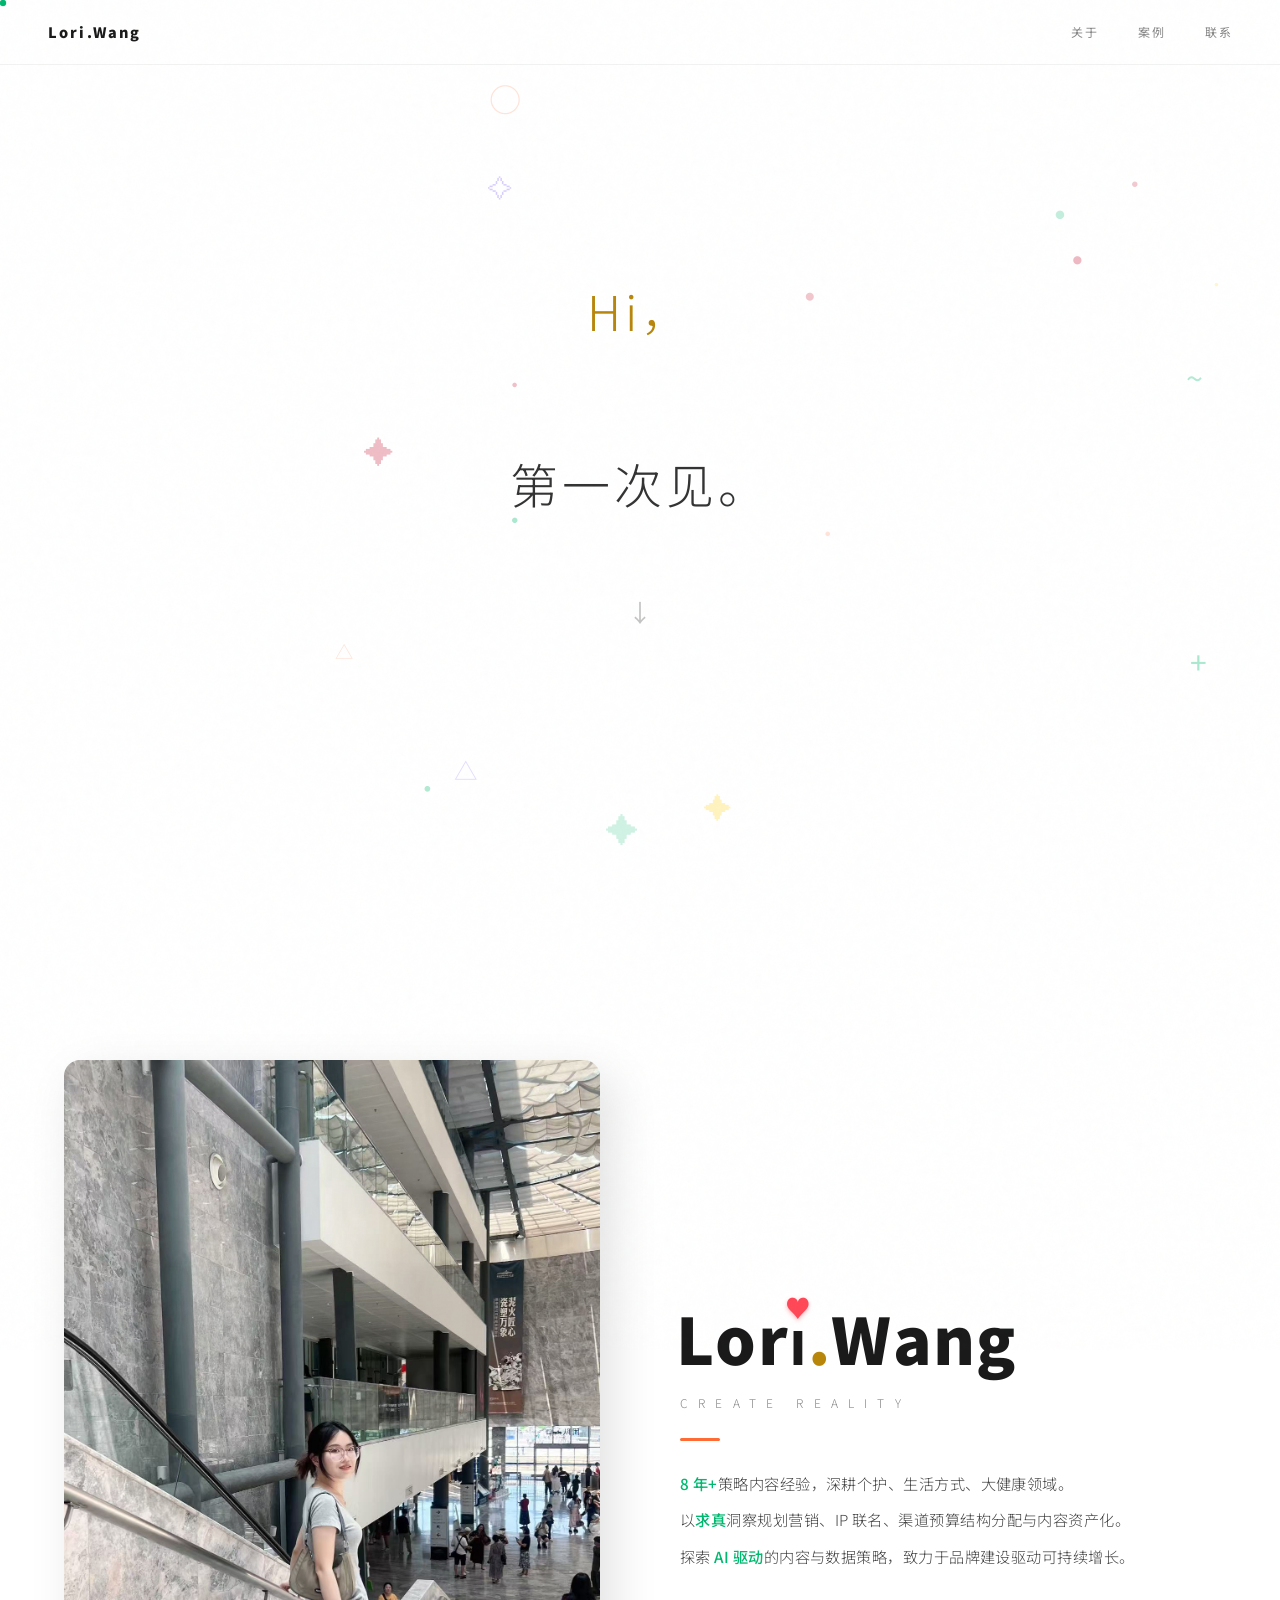
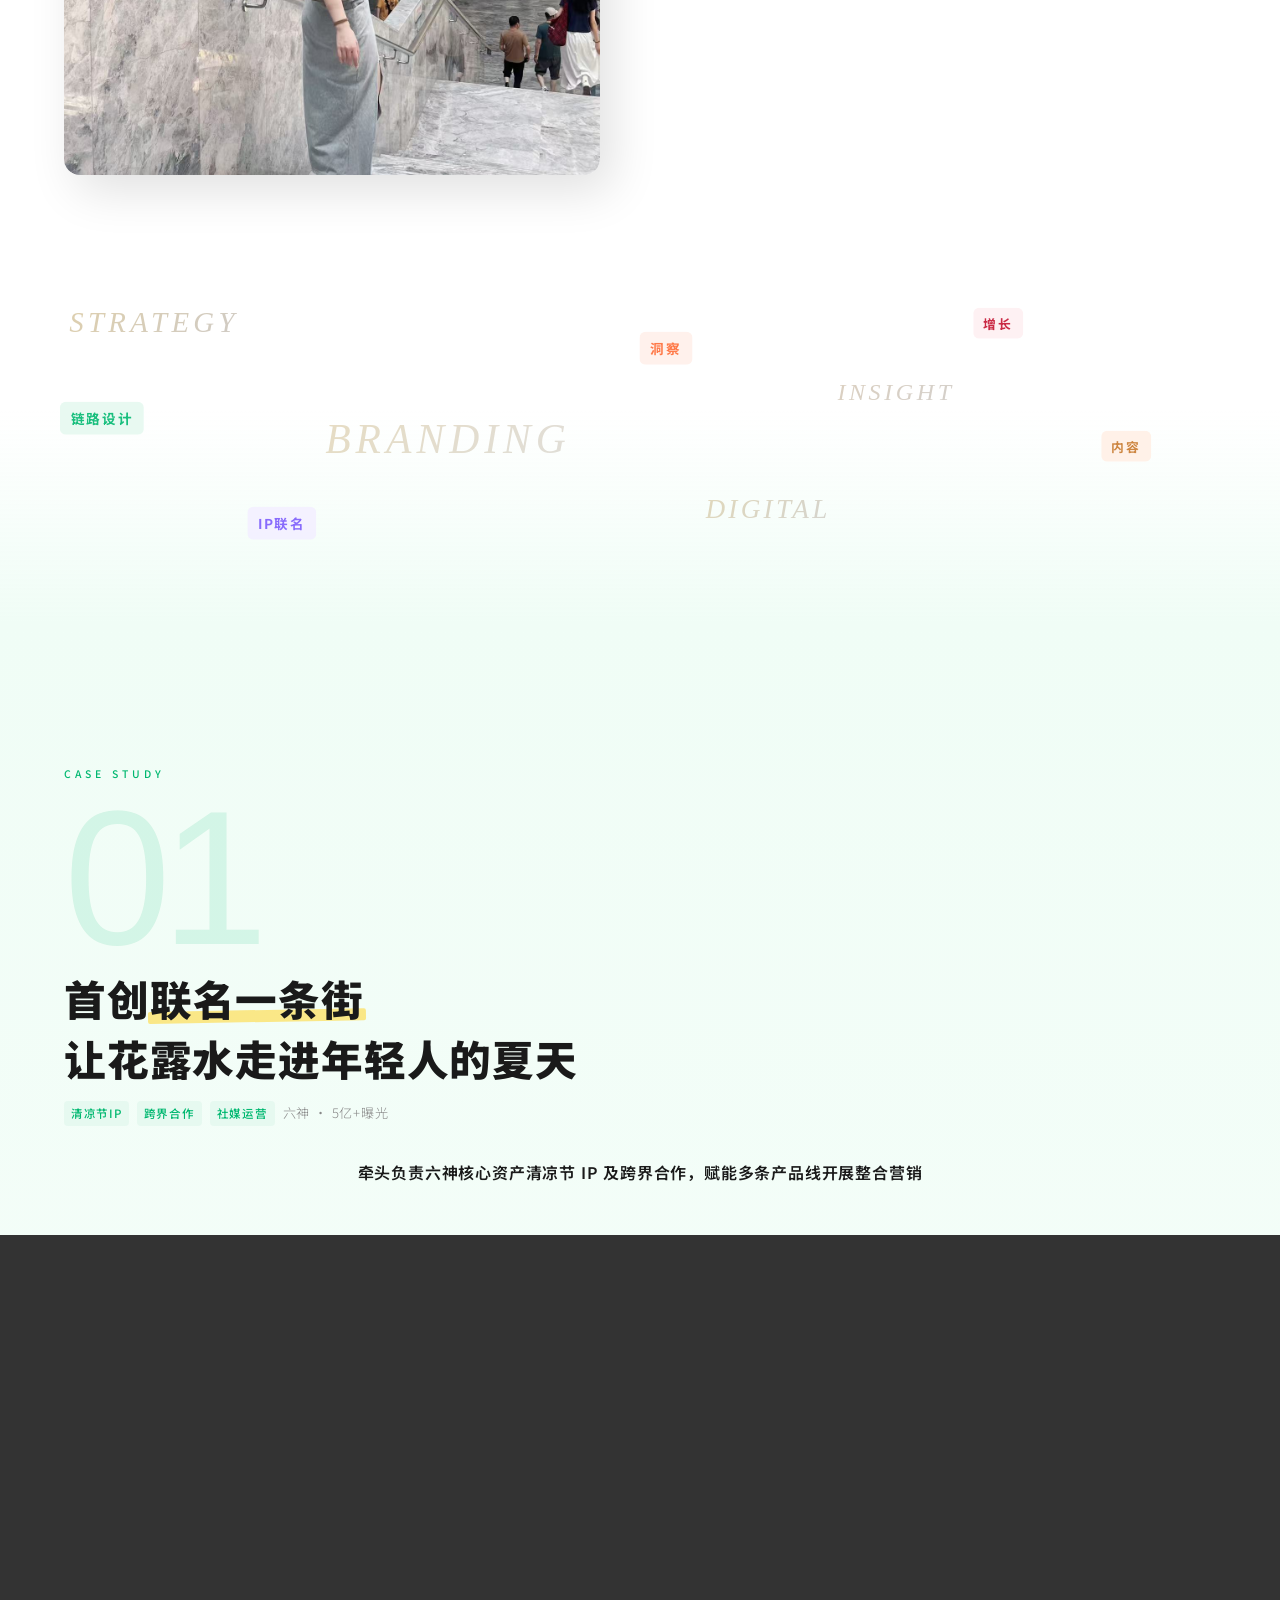
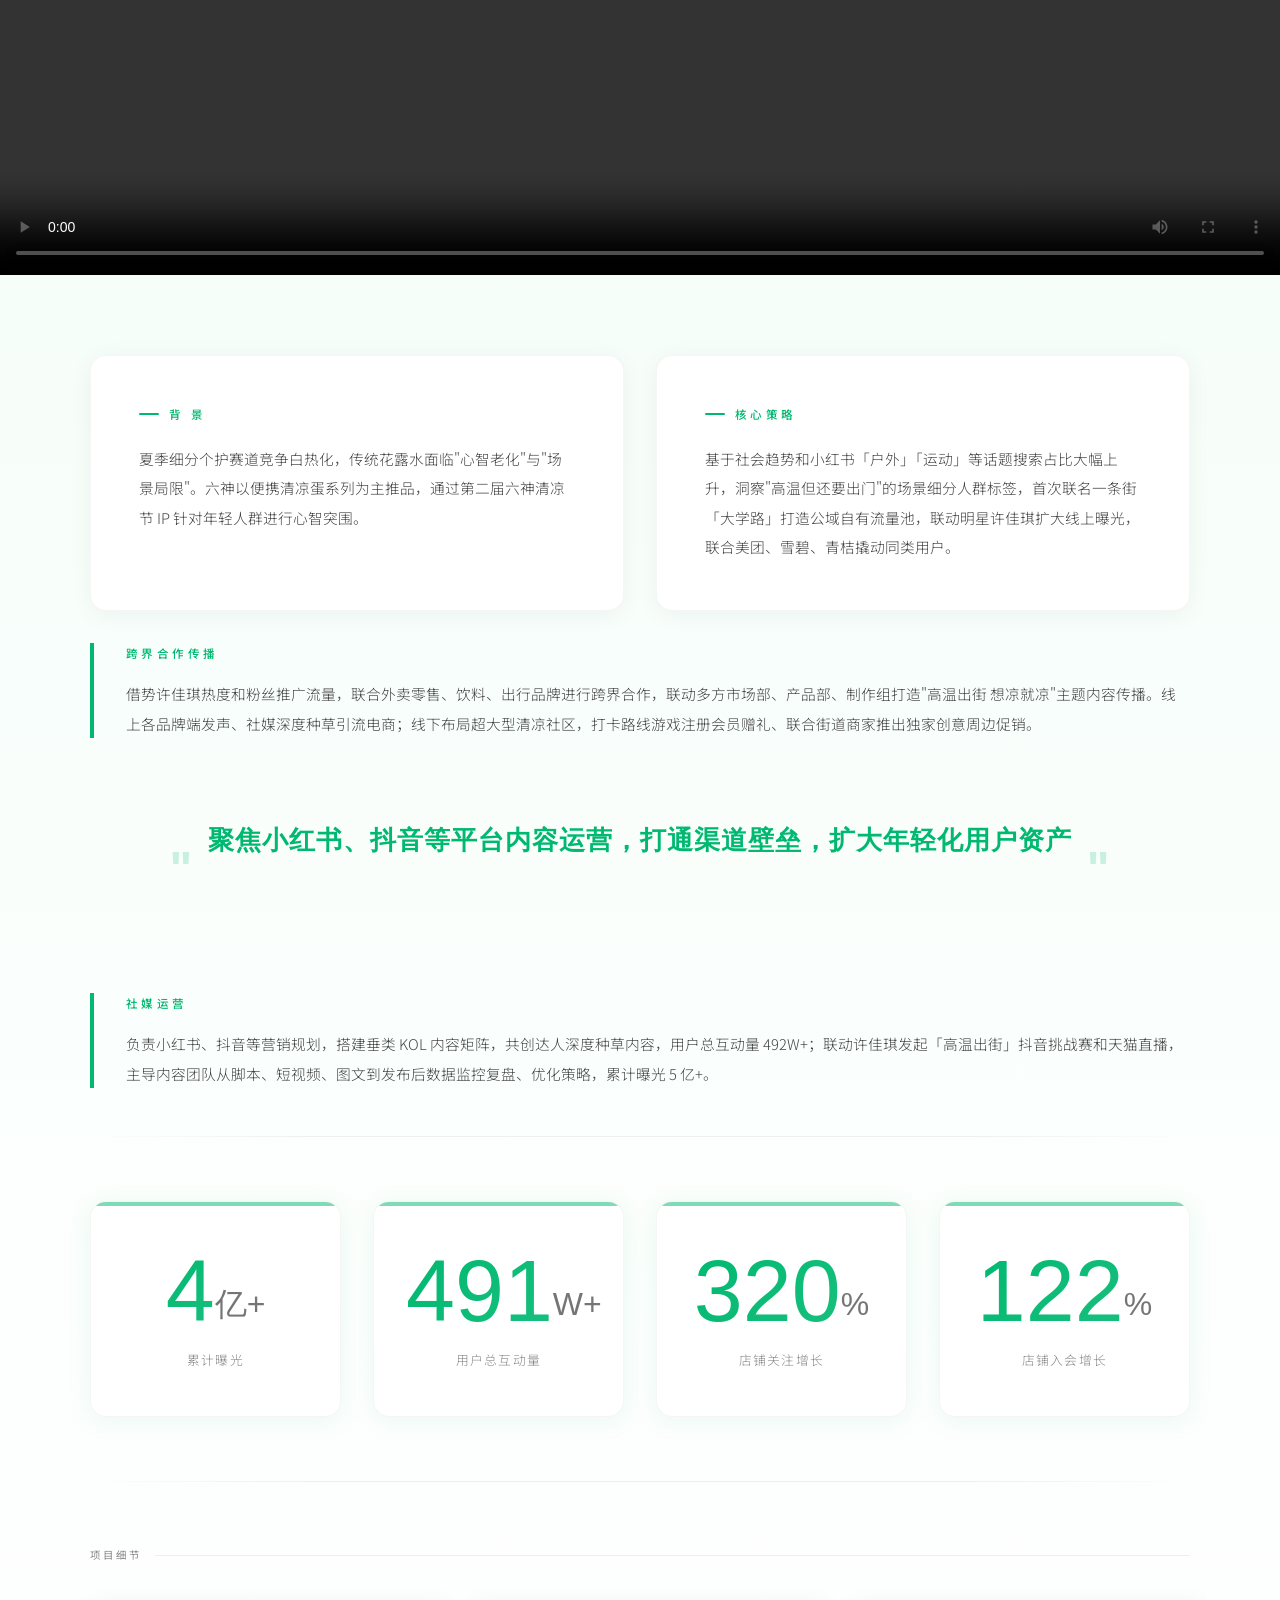
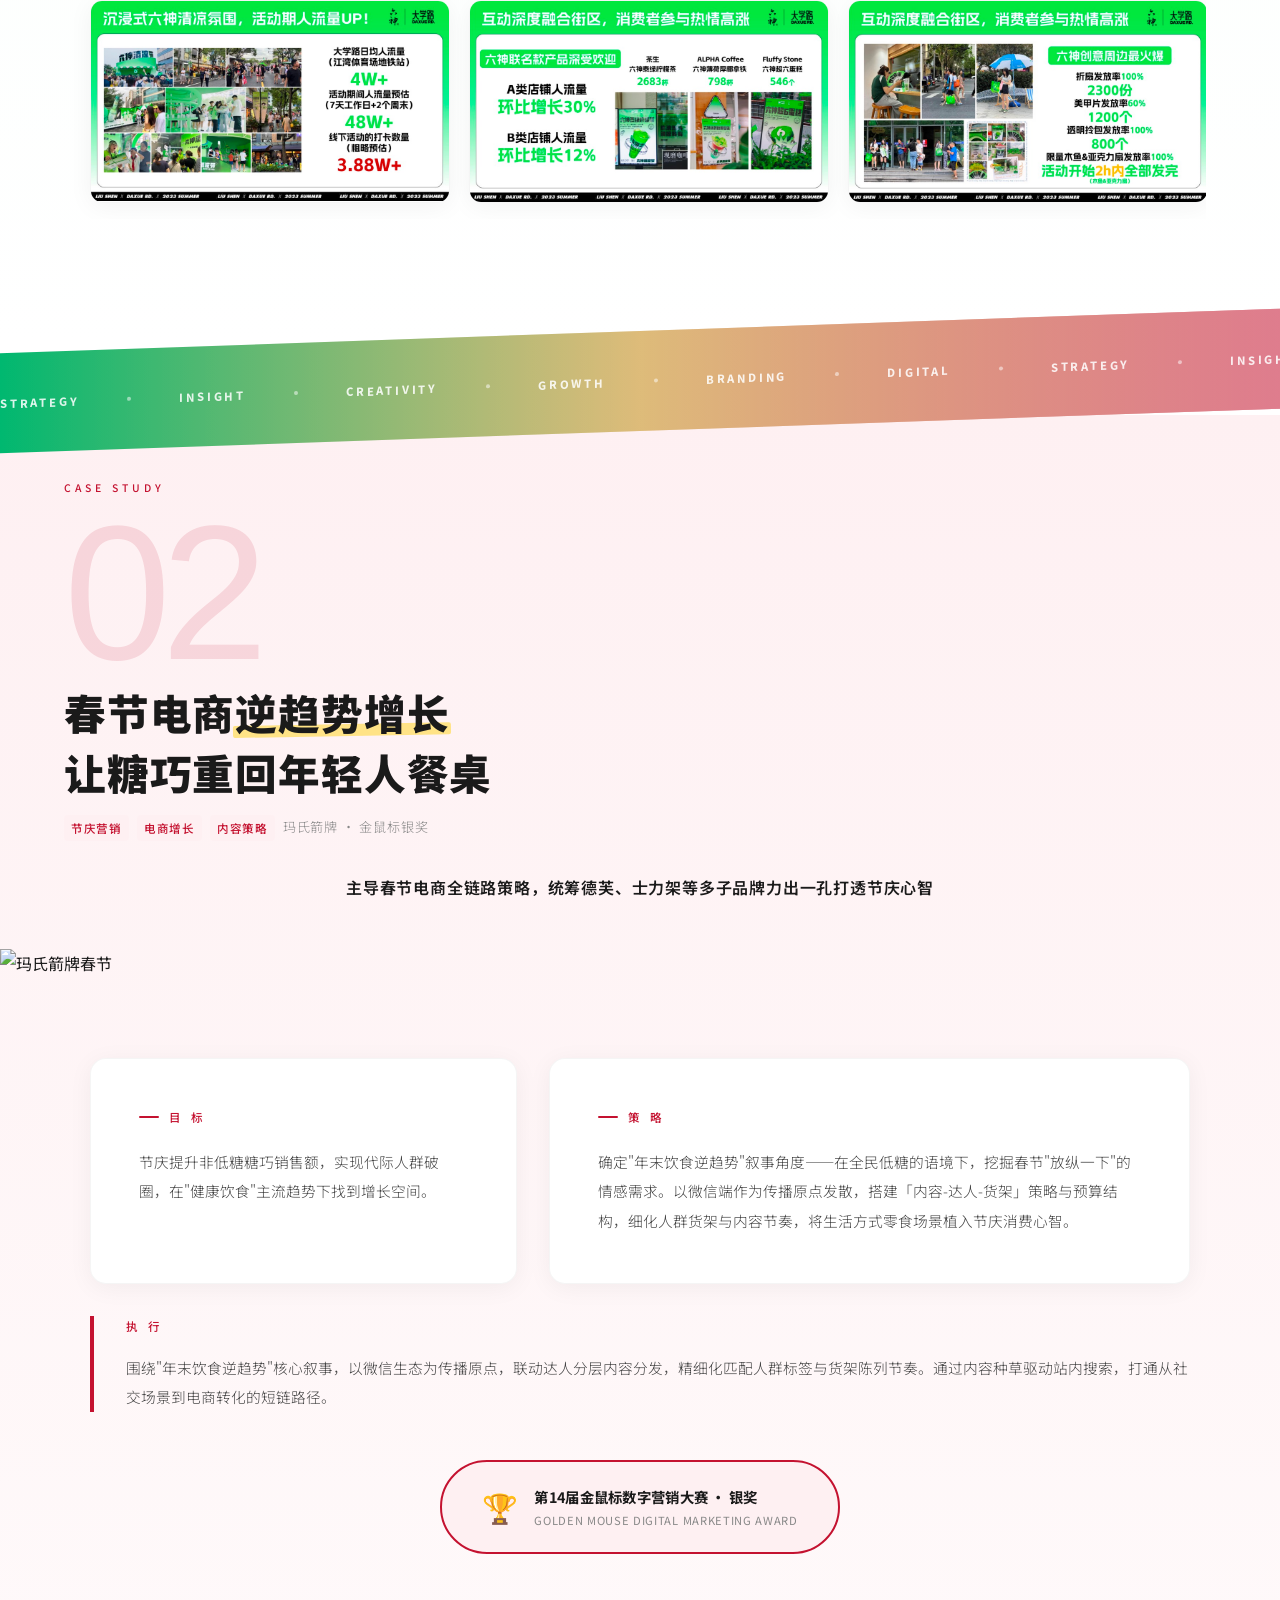
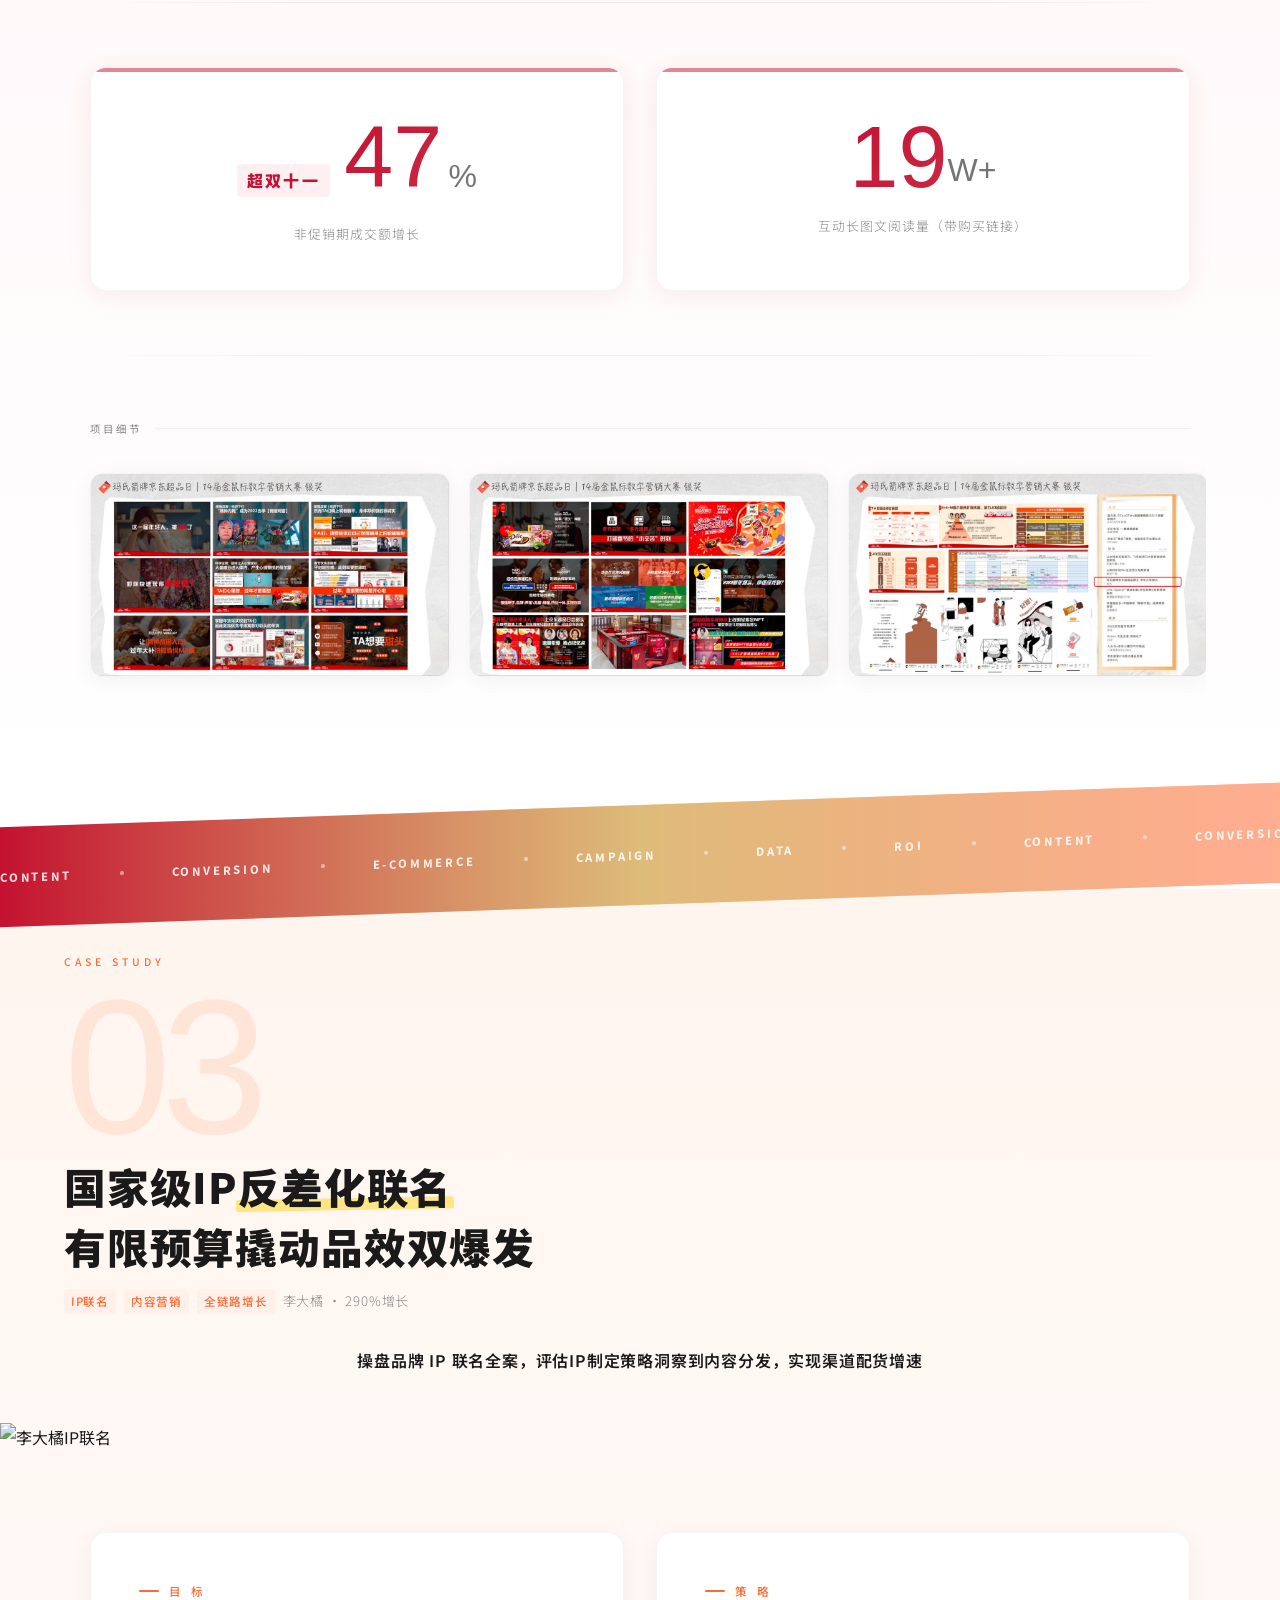
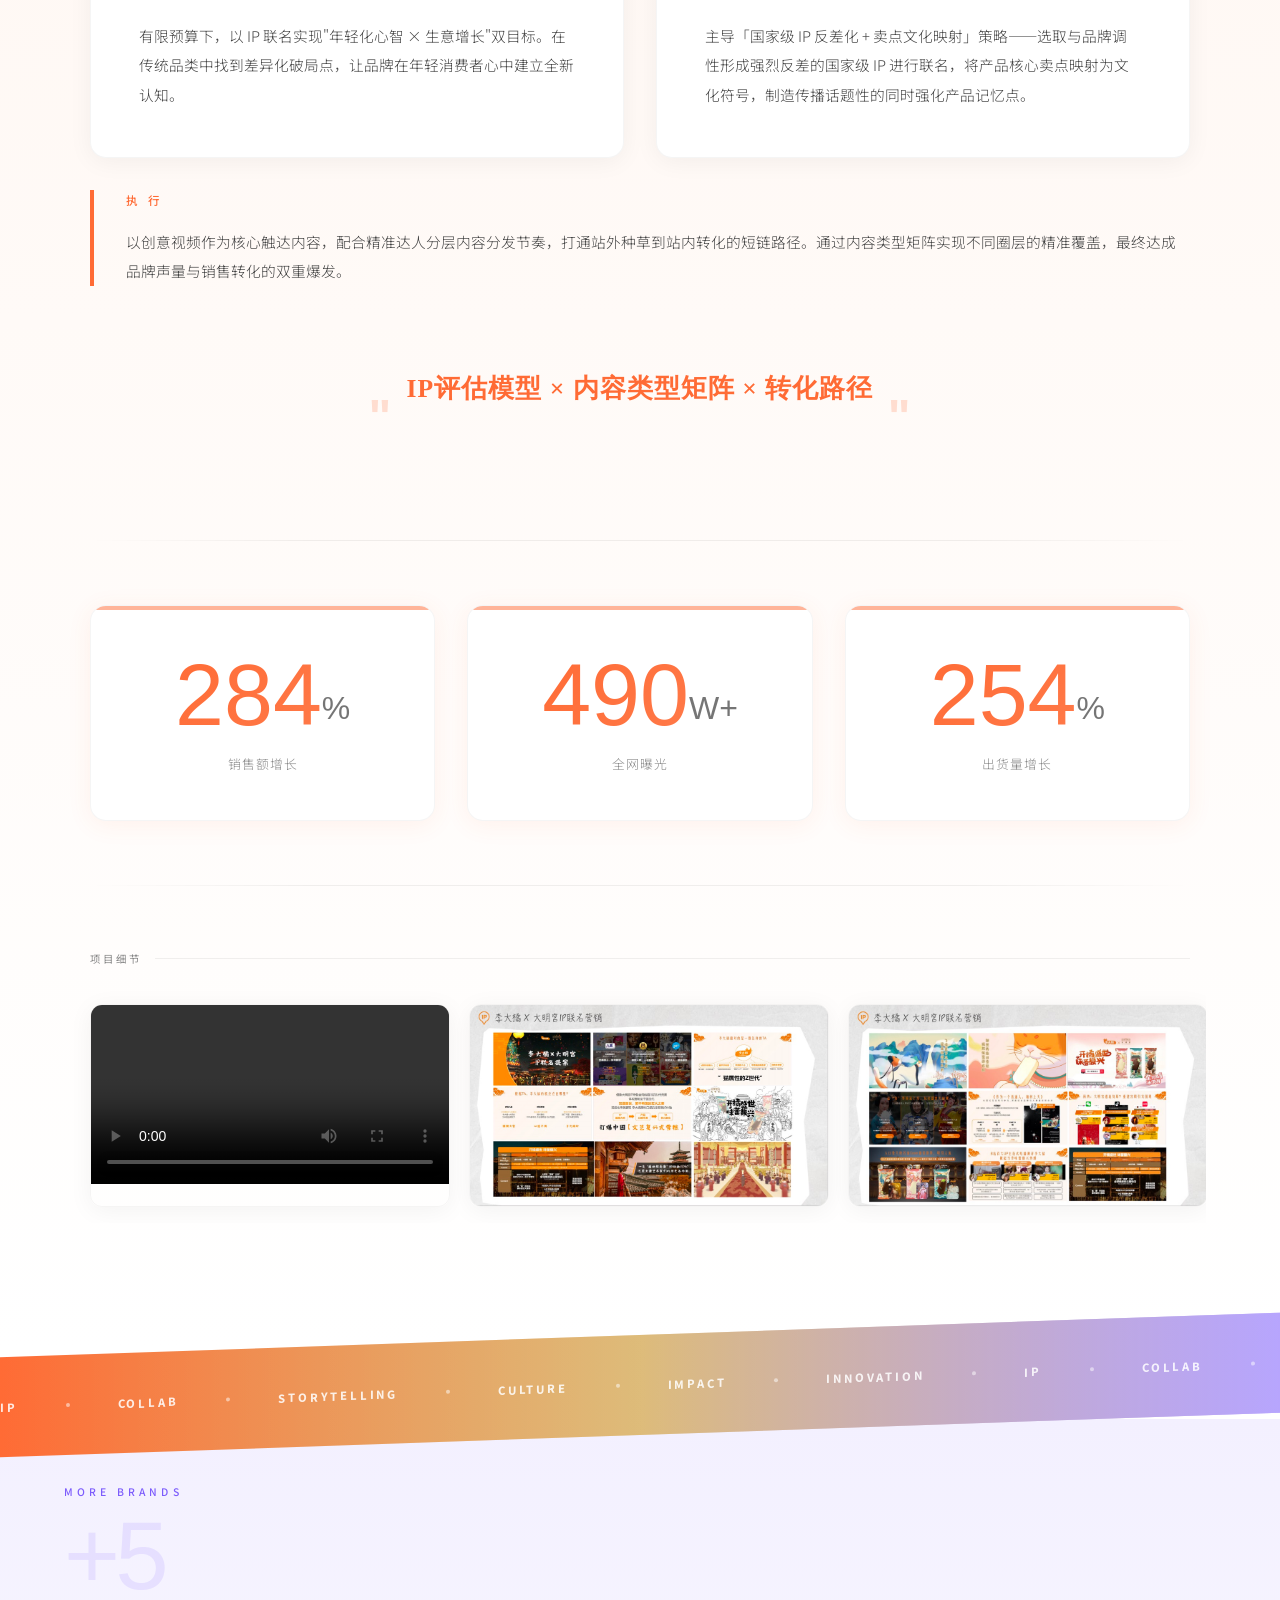
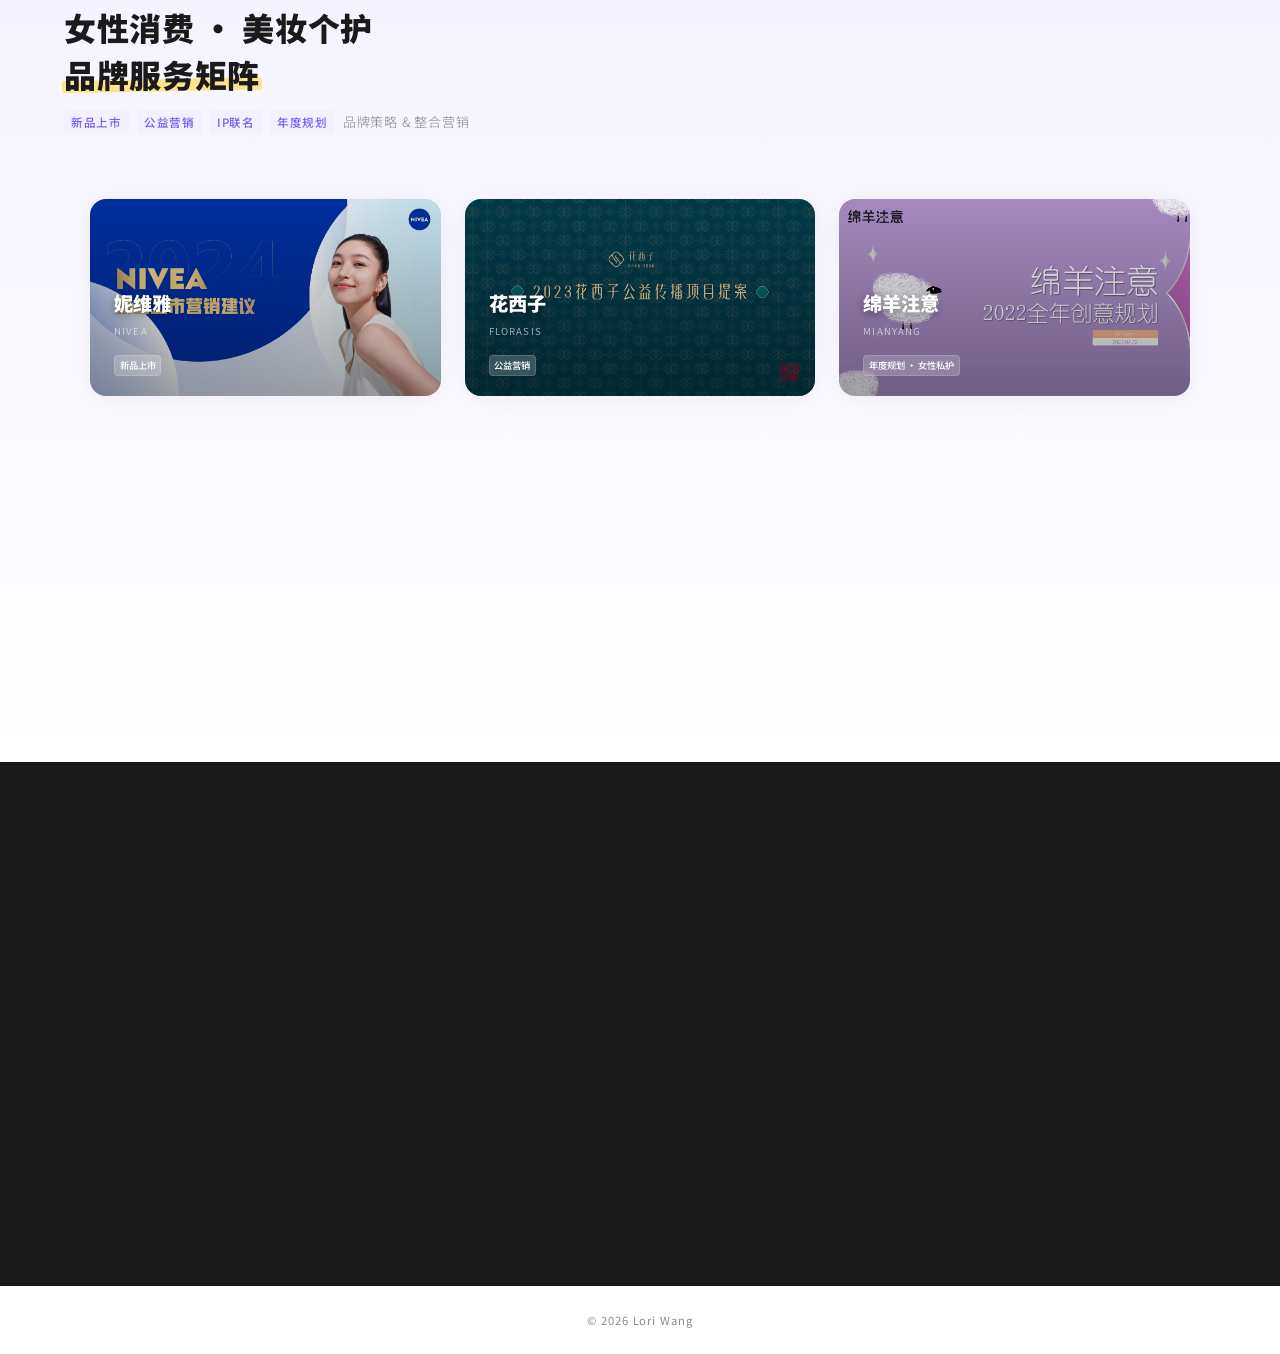
==== commit 809a46ba: "完整版作品集：包含所有图片和压缩后的视频" ====
--- a/index.html
+++ b/index.html
@@ -4,1075 +4,1004 @@
 <meta charset="UTF-8">
 <meta name="viewport" content="width=device-width, initial-scale=1.0">
 <title>Lori.Wang 作品集</title>
-<link href="https://fonts.googleapis.com/css2?family=Noto+Serif+SC:wght@200;300;400;600;700&family=Noto+Sans+SC:wght@300;400;500&display=swap" rel="stylesheet">
+<script>
+// Safari 专用：在任何渲染之前立即执行
+if (history.scrollRestoration) {
+  history.scrollRestoration = 'manual';
+}
+// 立即设置滚动位置
+window.history.scrollRestoration = 'manual';
+setTimeout(() => {
+  window.scrollTo(0, 0);
+  document.documentElement.scrollTop = 0;
+}, 0);
+</script>
+<link href="https://fonts.googleapis.com/css2?family=Noto+Serif+SC:wght@200;300;400;600;700&family=Noto+Sans+SC:wght@300;400;500;700;900&family=Bebas+Neue&family=Cormorant+Garamond:ital,wght@1,300;1,400&display=swap" rel="stylesheet">
 <style>
 *, *::before, *::after { margin: 0; padding: 0; box-sizing: border-box; }
 
 :root {
-  --bg: #fafaf8;
-  --surface: #f5f2ec;
-  --text: #2a2118;
-  --text-2: #6d5f52;
-  --text-3: #a69a8c;
-  --accent: #9c7c5c;
-  --accent-deep: #7a5c3e;
-  --border: #e8e4dc;
-  --pop-orange: #e67e22;
-  --pop-green: #2d5a4a;
+  --bg: #ffffff;
+  --text: #1a1a1a;
+  --text-2: #444;
+  --text-3: #888;
+  --green: #00b870;
+  --green-light: #e6f9f0;
+  --red: #c41230;
+  --red-light: #fef0f2;
+  --orange: #ff6b35;
+  --orange-light: #fff0ea;
+  --purple: #7c5cfc;
+  --purple-light: #f3f0ff;
+  --yellow: #ffd93d;
+  --card-shadow: 0 4px 24px rgba(0,0,0,0.05);
+  --card-shadow-hover: 0 12px 48px rgba(0,0,0,0.08);
   --serif: 'Noto Serif SC', 'Songti SC', serif;
   --sans: 'Noto Sans SC', sans-serif;
+  --bebas: 'Bebas Neue', sans-serif;
+  --radius: 16px;
 }
 
 html { font-size: 16px; }
-
-body {
-  font-family: var(--sans);
-  background: var(--bg);
-  color: var(--text);
-  line-height: 1.8;
-  -webkit-font-smoothing: antialiased;
-  overflow-x: hidden;
-  cursor: none;
-}
-
+body { font-family: var(--sans); background: var(--bg); color: var(--text); line-height: 1.8; -webkit-font-smoothing: antialiased; overflow-x: hidden; cursor: none; }
+body.loading { visibility: hidden; position: fixed; width: 100%; }
 a { color: inherit; text-decoration: none; cursor: none; }
+::selection { background: var(--green); color: #fff; }
 
 /* === 彗星光标 === */
-.comet-dot {
-  position: fixed;
-  width: 6px;
-  height: 6px;
-  background: var(--accent);
-  border-radius: 50%;
-  pointer-events: none;
-  z-index: 9999;
-  opacity: 0;
-}
+.comet-dot { position: fixed; width: 6px; height: 6px; background: var(--green); border-radius: 50%; pointer-events: none; z-index: 9999; opacity: 0; }
 body.mouse-active .comet-dot { opacity: 1; }
 
 /* === 底噪 === */
-.grain {
-  position: fixed;
-  inset: -50%;
-  width: 200%;
-  height: 200%;
-  pointer-events: none;
-  z-index: 9990;
-  opacity: 0.025;
-  background-image: url("data:image/svg+xml,%3Csvg viewBox='0 0 256 256' xmlns='http://www.w3.org/2000/svg'%3E%3Cfilter id='n'%3E%3CfeTurbulence type='fractalNoise' baseFrequency='0.85' numOctaves='4' stitchTiles='stitch'/%3E%3C/filter%3E%3Crect width='100%25' height='100%25' filter='url(%23n)'/%3E%3C/svg%3E");
-  animation: grain 0.8s steps(1) infinite;
-}
-@keyframes grain {
-  0% { transform: translate(0,0); }
-  33% { transform: translate(-1%,-2%); }
-  66% { transform: translate(2%,1%); }
-}
-
-/* === 滚动进度条 === */
-.scroll-progress {
-  position: fixed;
-  top: 0; left: 0;
-  height: 2px;
-  background: var(--accent);
-  z-index: 200;
-  width: 0%;
-}
+.grain { position: fixed; inset: -50%; width: 200%; height: 200%; pointer-events: none; z-index: 9990; opacity: 0.018; background-image: url("data:image/svg+xml,%3Csvg viewBox='0 0 256 256' xmlns='http://www.w3.org/2000/svg'%3E%3Cfilter id='n'%3E%3CfeTurbulence type='fractalNoise' baseFrequency='0.85' numOctaves='4' stitchTiles='stitch'/%3E%3C/filter%3E%3Crect width='100%25' height='100%25' filter='url(%23n)'/%3E%3C/svg%3E"); animation: grain 0.8s steps(1) infinite; }
+@keyframes grain { 0%{transform:translate(0,0)} 33%{transform:translate(-1%,-2%)} 66%{transform:translate(2%,1%)} }
+
+/* === 浮动符号 === */
+.float-symbols { position: fixed; inset: 0; pointer-events: none; z-index: 1; overflow: hidden; }
+.float-sym { position: absolute; font-size: 1rem; opacity: 0.12; animation: floatDrift linear infinite; }
+@keyframes floatDrift { 0%{transform:translateY(0) rotate(0deg)} 50%{transform:translateY(-30px) rotate(180deg)} 100%{transform:translateY(0) rotate(360deg)} }
 
 /* === 导航 === */
-nav {
-  position: fixed;
-  top: 0; left: 0; right: 0;
-  z-index: 100;
-  padding: 1.5rem 3rem;
-  display: flex;
-  justify-content: space-between;
-  align-items: center;
-  transition: all 0.5s;
-}
-nav.scrolled {
-  padding: 0.8rem 3rem;
-  background: rgba(250, 250, 248, 0.85);
-  backdrop-filter: blur(20px);
-}
-.nav-logo {
-  font-family: var(--serif);
-  font-size: 0.85rem;
-  font-weight: 600;
-  letter-spacing: 0.15em;
-}
-.nav-links { display: flex; gap: 2.5rem; }
-.nav-links a {
-  font-size: 0.75rem;
-  color: var(--text-3);
-  letter-spacing: 0.08em;
-  transition: color 0.4s;
-}
-.nav-links a:hover { color: var(--accent-deep); }
-
-/* === 英雄区 === */
-.hero {
-  min-height: 40vh;
-  display: flex;
-  flex-direction: column;
-  align-items: center;
-  justify-content: center;
-  text-align: center;
-  padding: 8rem 2rem 4rem;
-  position: relative;
-}
-.hero::before {
-  content: '';
-  position: absolute;
-  width: 500px;
-  height: 500px;
-  border-radius: 50%;
-  border: 1px solid var(--border);
-  opacity: 0;
-  animation: circleIn 2s 0.5s cubic-bezier(0.16, 1, 0.3, 1) forwards;
-}
-@keyframes circleIn {
-  0% { opacity: 0; transform: scale(0.5); }
-  100% { opacity: 0.25; transform: scale(1); }
-}
-.hero-tag {
-  font-family: var(--serif);
-  font-size: 0.78rem;
-  letter-spacing: 0.5em;
-  color: var(--accent);
-  font-weight: 300;
-  opacity: 0;
-  animation: fadeIn 1s 0.2s forwards;
-  margin-bottom: 3rem;
-}
-@keyframes fadeIn { to { opacity: 1; } }
-.hero-title {
-  font-family: var(--serif);
-  font-size: clamp(1.8rem, 4.5vw, 3.2rem);
-  font-weight: 300;
-  line-height: 2;
-  margin-bottom: 2rem;
-  letter-spacing: 0.1em;
-}
-.hero-title .line {
-  display: block;
-  overflow: hidden;
-}
-.hero-title .line .inner {
-  display: block;
-  transform: translateY(110%);
-  animation: lineUp 1.2s cubic-bezier(0.16, 1, 0.3, 1) forwards;
-}
-.hero-title .line:nth-child(2) .inner { animation-delay: 0.2s; }
-.hero-title .line:nth-child(3) .inner { animation-delay: 0.4s; }
-.hero-title .accent { color: var(--accent-deep); font-weight: 500; }
-@keyframes lineUp { to { transform: translateY(0); } }
-.hero-sub {
-  font-size: 0.85rem;
-  color: var(--text-2);
-  letter-spacing: 0.15em;
-  font-weight: 300;
-  opacity: 0;
-  animation: fadeIn 1s 0.8s forwards;
-  line-height: 2.2;
-}
-.hero-scroll {
-  position: absolute;
-  bottom: 3rem;
-}
-.hero-scroll .line {
-  width: 1px;
-  height: 50px;
-  background: linear-gradient(to bottom, var(--accent), transparent);
-  animation: scrollPulse 2.5s ease-in-out infinite;
-}
-@keyframes scrollPulse {
-  0%, 100% { opacity: 0.2; transform: scaleY(0.4); transform-origin: top; }
-  50% { opacity: 0.8; transform: scaleY(1); }
-}
-
-/* === 分隔 === */
-.divider-quote {
-  text-align: center;
-  padding: 5rem 2rem;
-  border-top: 1px solid var(--border);
-}
-.divider-quote p {
-  font-family: var(--serif);
-  font-size: 1rem;
-  color: var(--text-3);
-  letter-spacing: 0.35em;
-  font-weight: 300;
-  line-height: 2.8;
-}
-.dot {
-  display: inline-block;
-  width: 4px; height: 4px;
-  background: var(--accent);
-  border-radius: 50%;
-  margin: 0 1.5rem;
-  vertical-align: middle;
-  opacity: 0.4;
-}
-
-/* === 个人介绍区 === */
-.about-section {
-  padding: 0;
-  max-width: 100%;
-  margin: 0 auto;
-  position: relative;
-  min-height: 0;
-  display: flex;
-  align-items: flex-end;
-  overflow: hidden;
-  border-top: 1px solid var(--border);
-}
-.about-portrait {
-  position: absolute;
-  left: 0; bottom: 0;
-  width: 63%;
-  z-index: 1;
-}
-.about-portrait img {
-  width: 100%;
-  height: 100%;
-  display: block;
-  object-fit: cover;
-  object-position: center bottom;
-}
-.about-content {
-  position: relative;
-  z-index: 2;
-  margin-left: auto;
-  width: 55%;
-  padding: 3rem 8rem 8rem 4rem;
-}
-.about-name {
-  font-family: var(--serif);
-  font-size: 5rem;
-  font-weight: 200;
-  letter-spacing: 0.2em;
-  margin-bottom: 0.3rem;
-  line-height: 1.2;
-  color: var(--text);
-}
-.about-name-en {
-  font-family: var(--sans);
-  font-size: 0.75rem;
-  font-weight: 300;
-  letter-spacing: 0.4em;
-  color: var(--text-3);
-  margin-bottom: 2.5rem;
+nav { position: fixed; top: 0; left: 0; right: 0; z-index: 100; padding: 1.2rem 3rem; display: flex; justify-content: space-between; align-items: center; background: rgba(255,255,255,0.85); backdrop-filter: blur(20px); border-bottom: 1px solid rgba(0,0,0,0.05); transition: all 0.4s; }
+
+/* === 开场欢迎屏 === */
+.welcome-screen { height: 100vh; display: flex; align-items: center; justify-content: center; background: var(--bg); position: relative; }
+.welcome-content { text-align: center; }
+.welcome-text { font-size: clamp(1.8rem, 5vw, 3rem); font-weight: 300; letter-spacing: 0.08em; color: #333; line-height: 1.8; }
+.welcome-char { display: inline-block; opacity: 0; animation: charFadeIn 0.6s ease-out forwards, breathe 4s ease-in-out 2.5s infinite; }
+.welcome-char.hi-green { color: #b8860b; }
+.welcome-char:nth-of-type(1) { animation-delay: 0.3s, 2.5s; }
+.welcome-char:nth-of-type(2) { animation-delay: 0.5s, 2.5s; }
+.welcome-char:nth-of-type(3) { animation-delay: 0.7s, 2.5s; }
+.welcome-char:nth-of-type(4) { animation-delay: 1.3s, 2.5s; }
+.welcome-char:nth-of-type(5) { animation-delay: 1.5s, 2.5s; }
+.welcome-char:nth-of-type(6) { animation-delay: 1.7s, 2.5s; }
+.welcome-char:nth-of-type(7) { animation-delay: 1.9s, 2.5s; }
+.welcome-char:nth-of-type(8) { animation-delay: 2.1s, 2.5s; }
+@keyframes charFadeIn { 0% { opacity: 0; transform: translateY(20px); } 100% { opacity: 1; transform: translateY(0); } }
+@keyframes breathe { 0%, 100% { transform: scale(1); } 50% { transform: scale(1.02); } }
+.scroll-hint { font-size: 1.5rem; color: var(--text-3); margin-top: 4rem; opacity: 0; animation: fadeInBounce 1s ease-out 1.8s forwards, bounce 2s ease-in-out 2.8s infinite; }
+@keyframes fadeInUp { 0% { opacity: 0; transform: translateY(30px); } 100% { opacity: 1; transform: translateY(0); } }
+@keyframes fadeInBounce { 0% { opacity: 0; transform: translateY(10px); } 100% { opacity: 0.5; transform: translateY(0); } }
+@keyframes bounce { 0%, 100% { transform: translateY(0); } 50% { transform: translateY(-10px); } }
+nav.scrolled { padding: 0.8rem 3rem; box-shadow: 0 1px 12px rgba(0,0,0,0.04); }
+.nav-logo { font-size: 0.9rem; font-weight: 900; letter-spacing: 0.15em; }
+.nav-links { display: flex; gap: 2.5rem; font-size: 0.75rem; letter-spacing: 0.12em; color: var(--text-3); }
+.nav-links a { position: relative; transition: color 0.3s; }
+.nav-links a::after { content: ''; position: absolute; bottom: -3px; left: 0; width: 0; height: 1.5px; background: var(--green); transition: width 0.3s; }
+.nav-links a:hover { color: var(--text); }
+.nav-links a:hover::after { width: 100%; }
+
+/* === 分区背景 === */
+.case-bg-green { background: linear-gradient(180deg, #f0fdf6 0%, #fff 100%); }
+.case-bg-red { background: linear-gradient(180deg, #fef0f2 0%, #fff 100%); }
+.case-bg-orange { background: linear-gradient(180deg, #fff5ef 0%, #fff 100%); }
+.case-bg-purple { background: linear-gradient(180deg, #f3f0ff 0%, #fff 100%); }
+
+/* === 个人介绍 === */
+.about-section { max-width: 1300px; margin: 0 auto; padding: 10rem 4rem 6rem; display: grid; grid-template-columns: 1fr 1fr; gap: 5rem; align-items: center; }
+.about-portrait { border-radius: var(--radius); overflow: hidden; box-shadow: 12px 16px 48px rgba(0,0,0,0.12); position: relative; transform: perspective(800px) rotateY(-5deg); transform-origin: left center; transition: transform 0.6s cubic-bezier(0.25,0.46,0.45,0.94); }
+.about-portrait:hover { transform: perspective(800px) rotateY(0deg); }
+.about-portrait img { width: 100%; display: block; transition: transform 0.8s cubic-bezier(0.25,0.46,0.45,0.94); }
+.about-portrait .portrait-glow { position: absolute; inset: 0; pointer-events: none; opacity: 0; transition: opacity 0.4s; border-radius: var(--radius); }
+.about-portrait:hover .portrait-glow { opacity: 1; }
+.about-content {}
+.about-name { font-size: 4rem; font-weight: 900; letter-spacing: 0.02em; line-height: 1.4; margin-bottom: 0.2rem; margin-left: -0.06em; overflow: visible; padding-bottom: 0.1em; padding-top: 0.5em; color: #1a1a1a; }
+.about-name .char { display: inline-block; transform: translateY(110%); transition: transform 0.6s cubic-bezier(0.16,1,0.3,1); }
+.about-name.active .char { transform: translateY(0); }
+.name-lori { color: #1a1a1a; }
+.name-dot { color: #b8860b; }
+.name-wang { color: #1a1a1a; }
+.i-heart { position: relative; display: inline-block; }
+.i-heart::before { content: '♥'; position: absolute; top: -0.15em; left: 50%; transform: translate(-50%, 0) scale(0); color: #ff4757; font-size: 0.4em; opacity: 0; text-shadow: 0 2px 4px rgba(255,71,87,0.4); transition: transform 0.6s cubic-bezier(0.16,1,0.3,1), opacity 0.6s; transition-delay: inherit; }
+.about-name.active .i-heart::before { transform: translate(-50%, 0) scale(1); opacity: 1; animation: heartbeat 2s ease-in-out 1s infinite; }
+@keyframes heartbeat {
+  0%, 100% { transform: translate(-50%, 0) scale(1); }
+  14% { transform: translate(-50%, 0) scale(1.15); }
+  28%, 56% { transform: translate(-50%, 0) scale(1); }
+  42% { transform: translate(-50%, 0) scale(1.1); }
+}
+.about-name-en { font-size: 0.75rem; font-weight: 300; letter-spacing: 0.85em; margin-right: -0.85em; color: var(--text-3); text-transform: uppercase; margin-bottom: 1.5rem; opacity: 0; transform: translateY(15px); transition: opacity 0.8s 0.8s, transform 0.8s 0.8s; }
+.about-name.active ~ .about-name-en { opacity: 1; transform: translateY(0); }
+.about-line { width: 0; height: 3px; background: var(--orange); margin-bottom: 1.5rem; border-radius: 2px; transition: width 1.5s cubic-bezier(0.16,1,0.3,1) 1.2s; }
+.about-content.active .about-line { width: 40px; }
+.about-desc { font-size: 0.95rem; line-height: 2.4; color: var(--text-2); font-weight: 300; letter-spacing: 0.03em; }
+.about-desc .desc-line { display: block; opacity: 0; transform: translateY(15px); transition: opacity 0.6s, transform 0.6s; }
+.about-desc .highlight-text { color: var(--green); font-weight: 500; }
+
+/* === 关键词散落过渡 === */
+.keyword-transition {
+  position: relative; height: 350px; overflow: hidden;
+  /* 底部渐变融入案例1绿底 */
+  background: linear-gradient(180deg, transparent 0%, transparent 40%, #f0fdf6 100%);
+}
+/* 关键词标签 */
+.keyword-tag {
+  position: absolute; font-weight: 700; letter-spacing: 0.12em;
+  white-space: nowrap; z-index: 2;
+  top: 50%; left: 50%;
+  opacity: 0; transform: translate(-50%,-50%) scale(0.3);
+}
+.keyword-transition.active .keyword-tag {
+  animation: kwBurst 1.2s cubic-bezier(0.16,1,0.3,1) forwards;
+}
+/* 英文大字：淡绿色；中文小标签：四色不重复无绿色 — 中英错落分布 */
+.keyword-tag:nth-child(1) { font-family: 'Cormorant Garamond', serif; font-style: italic; font-weight: 300; font-size: 1.8rem; background: linear-gradient(135deg, #c4a96a, #a8a098); -webkit-background-clip: text; -webkit-text-fill-color: transparent; background-clip: text; letter-spacing: 0.15em; --end-top: 15%; --end-left: 12%; --end-opacity: 0.55; }
+.keyword-tag:nth-child(2) { font-size: 0.85rem; background: var(--orange-light); color: var(--orange); padding: 0.3em 0.8em; border-radius: 6px; --end-top: 22%; --end-left: 52%; --end-opacity: 0.9; }
+.keyword-tag:nth-child(3) { font-family: 'Cormorant Garamond', serif; font-style: italic; font-weight: 300; font-size: 2.6rem; background: linear-gradient(135deg, #c4a96a, #b5ada3); -webkit-background-clip: text; -webkit-text-fill-color: transparent; background-clip: text; letter-spacing: 0.12em; --end-top: 48%; --end-left: 35%; --end-opacity: 0.4; }
+.keyword-tag:nth-child(4) { font-size: 0.8rem; background: var(--red-light); color: var(--red); padding: 0.3em 0.8em; border-radius: 6px; --end-top: 15%; --end-left: 78%; --end-opacity: 0.9; }
+.keyword-tag:nth-child(5) { font-family: 'Cormorant Garamond', serif; font-style: italic; font-weight: 300; font-size: 1.5rem; background: linear-gradient(135deg, #b8a080, #a8a098); -webkit-background-clip: text; -webkit-text-fill-color: transparent; background-clip: text; letter-spacing: 0.15em; --end-top: 35%; --end-left: 70%; --end-opacity: 0.5; }
+.keyword-tag:nth-child(6) { font-size: 0.85rem; background: var(--purple-light); color: var(--purple); padding: 0.3em 0.8em; border-radius: 6px; --end-top: 72%; --end-left: 22%; --end-opacity: 0.9; }
+.keyword-tag:nth-child(7) { font-family: 'Cormorant Garamond', serif; font-style: italic; font-weight: 300; font-size: 1.7rem; background: linear-gradient(135deg, #c4a96a, #a8a098); -webkit-background-clip: text; -webkit-text-fill-color: transparent; background-clip: text; letter-spacing: 0.12em; --end-top: 68%; --end-left: 60%; --end-opacity: 0.45; }
+.keyword-tag:nth-child(8) { font-size: 0.8rem; background: #fff0e6; color: #c97a2e; padding: 0.3em 0.8em; border-radius: 6px; --end-top: 50%; --end-left: 88%; --end-opacity: 0.9; }
+.keyword-tag:nth-child(9) { font-size: 0.85rem; background: var(--green-light); color: var(--green); padding: 0.3em 0.8em; border-radius: 6px; --end-top: 42%; --end-left: 8%; --end-opacity: 0.9; }
+
+.keyword-transition.active .keyword-tag:nth-child(1) { animation-delay: 0.6s; }
+.keyword-transition.active .keyword-tag:nth-child(2) { animation-delay: 0.9s; }
+.keyword-transition.active .keyword-tag:nth-child(3) { animation-delay: 0.7s; }
+.keyword-transition.active .keyword-tag:nth-child(4) { animation-delay: 1.1s; }
+.keyword-transition.active .keyword-tag:nth-child(5) { animation-delay: 0.8s; }
+.keyword-transition.active .keyword-tag:nth-child(6) { animation-delay: 1.0s; }
+.keyword-transition.active .keyword-tag:nth-child(7) { animation-delay: 0.9s; }
+.keyword-transition.active .keyword-tag:nth-child(8) { animation-delay: 1.2s; }
+.keyword-transition.active .keyword-tag:nth-child(9) { animation-delay: 0.75s; }
+
+@keyframes kwBurst {
+  0% { opacity: 0; top: 50%; left: 50%; transform: translate(-50%,-50%) scale(0.3); }
+  100% { opacity: var(--end-opacity); top: var(--end-top); left: var(--end-left); transform: translate(-50%,-50%) scale(1); }
+}
+/* 弹散后微浮动 */
+@keyframes kwFloat {
+  0%,100% { margin-top: 0; }
+  50% { margin-top: -10px; }
+}
+.keyword-transition.active .keyword-tag {
+  animation: kwBurst 1.2s cubic-bezier(0.16,1,0.3,1) forwards, kwFloat 5s 3s ease-in-out infinite;
+}
+.keyword-transition.active .keyword-tag:nth-child(even) {
+  animation: kwBurst 1.2s cubic-bezier(0.16,1,0.3,1) forwards, kwFloat 6.5s 3.5s ease-in-out infinite reverse;
+}
+
+/* === 联系区 === */
+.contact-section { background: var(--text); color: #fff; padding: 8rem 2rem; text-align: center; }
+.contact-label { font-size: 0.65rem; letter-spacing: 0.4em; color: var(--green); opacity: 0.8; margin-bottom: 2rem; }
+.contact-title { font-size: clamp(1.8rem, 3.5vw, 2.8rem); font-weight: 900; letter-spacing: 0.06em; line-height: 1.6; margin-bottom: 3rem; }
+.contact-links { display: flex; justify-content: center; gap: 3rem; }
+.contact-link { font-size: 0.85rem; color: rgba(255,255,255,0.4); transition: color 0.4s; letter-spacing: 0.08em; }
+.contact-link:hover { color: var(--green); }
+.contact-phone::before { content: '手机'; margin-right: 0.8em; font-size: 0.75em; display: inline-block; padding: 0.3em 0.6em; background: rgba(255,255,255,0.08); border-radius: 4px; color: rgba(255,255,255,0.5); letter-spacing: 0.1em; transition: background 0.3s, color 0.3s; }
+.contact-wechat::before { content: '微信'; margin-right: 0.8em; font-size: 0.75em; display: inline-block; padding: 0.3em 0.6em; background: rgba(255,255,255,0.08); border-radius: 4px; color: rgba(255,255,255,0.5); letter-spacing: 0.1em; transition: background 0.3s, color 0.3s; }
+.contact-link:hover::before { background: rgba(255,255,255,0.15); color: var(--green); }
+.footer { padding: 1.5rem; text-align: center; font-size: 0.7rem; color: var(--text-3); letter-spacing: 0.08em; }
+
+/* === 案例区 === */
+.case-section { padding: 9rem 4rem 6rem; max-width: 1300px; margin: 0 auto; position: relative; z-index: 2; --accent: var(--green); --accent-light: #e6f9f0; --accent-rgb: 0,184,112; }
+.case-section.theme-red { --accent: var(--red); --accent-light: #fef0f2; --accent-rgb: 196,18,48; }
+.case-section.theme-orange { --accent: var(--orange); --accent-light: #fff0ea; --accent-rgb: 255,107,53; }
+.case-section.theme-purple { --accent: var(--purple); --accent-light: #f3f0ff; --accent-rgb: 124,92,252; }
+
+/* === 分区彩带过渡 === */
+.ribbon-divider {
+  height: 100px; position: relative; overflow: visible; z-index: 2;
+  transform: skewY(-2deg); margin: -1rem 0;
+}
+/* 彩带底色：展开动画 */
+.ribbon-divider .ribbon-bg {
+  position: absolute; inset: 0;
+  transform: scaleX(0); transform-origin: center;
+  transition: transform 1.2s cubic-bezier(0.16,1,0.3,1);
+}
+.ribbon-divider.active .ribbon-bg { transform: scaleX(1); }
+.ribbon-green-red .ribbon-bg { background: linear-gradient(90deg, var(--green), #d4a853 50%, var(--red)); }
+.ribbon-red-orange .ribbon-bg { background: linear-gradient(90deg, var(--red), #d4a853 50%, var(--orange)); }
+.ribbon-orange-purple .ribbon-bg { background: linear-gradient(90deg, var(--orange), #d4a853 50%, var(--purple)); }
+/* shimmer 光流 */
+.ribbon-divider .ribbon-shimmer {
+  position: absolute; inset: 0;
+  background: linear-gradient(90deg, transparent 0%, rgba(255,255,255,0.45) 50%, transparent 100%);
+  background-size: 200% 100%;
+  animation: ribbonShimmer 2.5s ease-in-out infinite;
+  opacity: 0; transition: opacity 0.6s 0.8s;
+}
+.ribbon-divider.active .ribbon-shimmer { opacity: 1; }
+@keyframes ribbonShimmer { 0%{background-position:200% 0} 100%{background-position:-200% 0} }
+/* 关键词跑马灯 */
+.ribbon-divider .ribbon-marquee {
+  position: absolute; inset: 0; display: flex; align-items: center; overflow: hidden;
+  opacity: 0; transition: opacity 0.5s 1s;
+}
+.ribbon-divider.active .ribbon-marquee { opacity: 1; }
+.ribbon-marquee-track {
+  display: flex; gap: 3rem; white-space: nowrap; animation: ribbonMarquee 18s linear infinite;
+  font-size: 0.7rem; font-weight: 800; letter-spacing: 0.25em; color: rgba(255,255,255,0.85);
   text-transform: uppercase;
 }
-.about-desc {
-  font-size: 0.95rem;
-  line-height: 2.4;
-  color: var(--text-2);
-  font-weight: 300;
-  letter-spacing: 0.03em;
-}
-.about-line {
-  width: 40px;
-  height: 2px;
-  background: var(--pop-orange);
-  margin: 2rem 0;
-}
-
-/* === 案例区 === */
-.case-section {
-  padding: 8rem 2rem;
-  max-width: 1200px;
-  margin: 0 auto;
-  border-top: 1px solid var(--border);
-  position: relative;
-}
-.case-section::before {
-  content: attr(data-num);
-  position: absolute;
-  top: 6rem;
-  right: 2rem;
-  font-family: var(--serif);
-  font-size: 18rem;
-  font-weight: 200;
-  color: var(--accent);
-  opacity: 0.03;
-  line-height: 1;
-  pointer-events: none;
-  z-index: 0;
-}
-.case-section > * {
-  position: relative;
-  z-index: 1;
-}
-
-/* 杂志拼贴风：标题色块 */
-.case-title {
-  font-family: var(--serif);
-  font-size: 1.8rem;
-  font-weight: 300;
-  letter-spacing: 0.08em;
-  text-align: center;
-  margin-bottom: 5rem;
-  line-height: 2;
-  max-width: 800px;
-  margin-left: auto;
-  margin-right: auto;
-  position: relative;
-  display: inline-block;
-  width: 100%;
-}
-.case-title .accent {
-  color: var(--text);
-  font-weight: 500;
-  background: var(--pop-orange);
-  padding: 0.1em 0.3em;
-  transform: rotate(-1deg);
-  display: inline-block;
-  box-shadow: 3px 3px 0 rgba(0,0,0,0.05);
-}
-
-/* 画廊式大图 */
-.gallery-frame {
-  max-width: 65%;
-  margin: 0 auto 5rem;
-  position: relative;
-}
-.gallery-frame::before {
-  content: '';
-  position: absolute;
-  inset: -1.2rem;
-  border: 1px solid var(--border);
-  pointer-events: none;
-}
-/* 杂志拼贴风：胶带效果 */
-.gallery-frame::after {
-  content: '';
-  position: absolute;
-  top: -12px;
-  right: 20%;
-  width: 100px;
-  height: 30px;
-  background: rgba(255, 255, 255, 0.85);
-  box-shadow: 0 3px 8px rgba(0,0,0,0.15), inset 0 1px 0 rgba(255,255,255,0.5);
-  transform: rotate(-4deg);
-  z-index: 3;
-  border-left: 1px solid rgba(0,0,0,0.08);
-  border-right: 1px solid rgba(0,0,0,0.08);
-  opacity: 0.9;
-}
-.gallery-frame img {
-  width: 100%;
-  display: block;
-  transition: transform 2s cubic-bezier(0.16, 1, 0.3, 1);
-}
-.gallery-frame:hover img {
-  transform: scale(1.015);
-}
-
-/* 双图并排 */
-.gallery-pair {
-  display: grid;
-  grid-template-columns: 1fr 1fr;
-  gap: 2rem;
-  max-width: 90%;
-  margin: 0 auto 5rem;
-}
-.gallery-pair .frame {
-  position: relative;
-  overflow: hidden;
-}
-.gallery-pair .frame::before {
-  content: '';
-  position: absolute;
-  inset: -1rem;
-  border: 1px solid var(--border);
-  pointer-events: none;
-  z-index: 1;
-}
-/* 杂志拼贴风：胶带效果 */
-.gallery-pair .frame::after {
-  content: '';
-  position: absolute;
-  top: -10px;
-  left: 15%;
-  width: 90px;
-  height: 28px;
-  background: rgba(255, 255, 255, 0.85);
-  box-shadow: 0 3px 8px rgba(0,0,0,0.15), inset 0 1px 0 rgba(255,255,255,0.5);
-  transform: rotate(2deg);
-  z-index: 3;
-  border-left: 1px solid rgba(0,0,0,0.08);
-  border-right: 1px solid rgba(0,0,0,0.08);
-  opacity: 0.9;
-}
-.gallery-pair img {
-  width: 100%;
-  display: block;
-}
-
-/* 洞察配图（中等大小） */
-.insight-img {
-  max-width: 50%;
-  margin: 0 auto 3rem;
-  position: relative;
-}
-.insight-img::before {
-  content: '';
-  position: absolute;
-  inset: -1rem;
-  border: 1px solid var(--border);
-  pointer-events: none;
-}
-.insight-img img {
-  width: 100%;
-  display: block;
-}
-
-/* 文字区域 */
-.case-text {
-  max-width: 700px;
-  margin: 0 auto 5rem;
-  text-align: center;
-}
-.case-text h5 {
-  font-family: var(--serif);
-  font-size: 0.75rem;
-  letter-spacing: 0.3em;
-  color: var(--accent);
-  margin-bottom: 1.2rem;
-  font-weight: 400;
-}
-.case-text p {
-  font-size: 1rem;
-  color: var(--text-2);
-  font-weight: 300;
-  line-height: 2.2;
-  letter-spacing: 0.04em;
-}
-.case-text .quote {
-  font-family: var(--serif);
-  font-style: italic;
-  color: var(--text-3);
-  font-size: 0.95rem;
-  margin-top: 1.5rem;
-  letter-spacing: 0.08em;
-}
-
-/* 左右并排文字区 */
-.case-grid {
-  display: grid;
-  grid-template-columns: 1fr 1fr;
-  gap: 4rem;
-  max-width: 900px;
-  margin: 0 auto 5rem;
-  align-items: start;
-}
-.case-grid-item h5 {
-  font-family: var(--serif);
-  font-size: 0.75rem;
-  letter-spacing: 0.3em;
-  color: #fff;
-  margin-bottom: 1.2rem;
-  font-weight: 400;
-  /* 杂志拼贴风：贴纸标签 */
-  background: var(--pop-green);
-  display: inline-block;
-  padding: 0.4em 1em;
-  transform: rotate(-1.5deg);
-  box-shadow: 2px 2px 0 rgba(0,0,0,0.08);
-}
-.case-grid-item:nth-child(2) h5 {
-  background: var(--pop-orange);
-  transform: rotate(1deg);
-}
-.case-grid-item p {
-  font-size: 0.95rem;
-  color: var(--text-2);
-  font-weight: 300;
-  line-height: 2.2;
-  letter-spacing: 0.04em;
-  text-align: left;
-}
-
-/* 装饰线条 */
-.deco-line {
-  position: absolute;
-  background: var(--accent);
-  opacity: 0.15;
-}
-.deco-line.vertical {
-  width: 1px;
-  height: 120px;
-  top: -60px;
-  left: 50%;
-}
-.deco-line.horizontal {
-  height: 1px;
-  width: 80px;
-  top: 50%;
-  right: -100px;
-}
-
-/* 数据展示：彩色大数字 */
-.results {
-  display: flex;
-  justify-content: space-evenly;
-  align-items: flex-end;
-  margin: 5rem auto;
-  max-width: 1000px;
-  padding: 0 3rem;
-}
-.result-item {
-  text-align: center;
-  flex: 0 1 auto;
-  min-width: 200px;
-}
-.result-item:nth-child(1) .result-num { color: var(--pop-orange); }
-.result-item:nth-child(2) .result-num { color: var(--pop-green); }
-.result-item:nth-child(3) .result-num { color: #c0392b; }
-.result-num {
-  font-family: var(--serif);
-  font-size: 5rem;
-  font-weight: 200;
-  line-height: 1.2;
-  display: inline;
-}
-.result-unit {
-  font-family: var(--serif);
-  font-size: 2rem;
-  font-weight: 200;
-  display: inline;
-}
-.result-label {
-  font-size: 0.8rem;
-  color: var(--text-3);
-  margin-top: 1rem;
-  letter-spacing: 0.1em;
-  font-weight: 300;
-  display: block;
-}
-
-/* === 横向滑动卡片 === */
-.hscroll-label {
-  font-family: var(--serif);
-  font-size: 0.7rem;
-  letter-spacing: 0.3em;
-  color: var(--text-3);
-  text-align: center;
-  margin-bottom: 1.5rem;
-  font-weight: 300;
-}
-.hscroll-wrap {
-  overflow-x: auto;
-  overflow-y: hidden;
-  -webkit-overflow-scrolling: touch;
-  scrollbar-width: none;
-  padding: 0 2rem 2rem;
-  margin-bottom: 5rem;
-}
+.ribbon-marquee-track span.dot { width: 4px; height: 4px; background: rgba(255,255,255,0.5); border-radius: 50%; flex-shrink: 0; align-self: center; }
+@keyframes ribbonMarquee { 0%{transform:translateX(0)} 100%{transform:translateX(-50%)} }
+
+/* 案例标签/编号/标题 */
+.case-label { font-size: 0.65rem; letter-spacing: 0.4em; color: var(--accent); font-weight: 500; margin-bottom: 0.8rem; }
+.case-num { font-family: var(--bebas); font-size: 12rem; font-weight: 400; line-height: 0.85; margin-bottom: 0.5rem; letter-spacing: -0.05em; color: var(--accent); opacity: 0; filter: blur(20px); transform: scale(1.15); transition: opacity 1.2s cubic-bezier(0.16,1,0.3,1), filter 1.2s cubic-bezier(0.16,1,0.3,1), transform 1.2s cubic-bezier(0.16,1,0.3,1); }
+.case-num.focused { opacity: 0.12; filter: blur(0px); transform: scale(1); }
+.case-title { font-size: 2.6rem; font-weight: 900; letter-spacing: 0.02em; margin-bottom: 0.8rem; line-height: 1.45; }
+.case-title .highlight { position: relative; display: inline-block; }
+.case-title .highlight::after { content: ''; position: absolute; bottom: 4px; left: -2px; right: -2px; height: 12px; background: var(--yellow); opacity: 0.6; z-index: -1; transform: rotate(-1deg) scaleX(0); transform-origin: left; border-radius: 2px; transition: transform 0.8s cubic-bezier(0.25,0.46,0.45,0.94) 0.3s, opacity 0.3s, height 0.3s; }
+.case-title.active .highlight::after { transform: rotate(-1deg) scaleX(1); }
+.case-title:hover .highlight::after { opacity: 0.85; height: 16px; }
+.case-meta { font-size: 0.82rem; color: var(--text-3); margin-bottom: 4rem; letter-spacing: 0.06em; font-weight: 300; }
+.case-meta span { display: inline-block; padding: 0.2em 0.6em; background: var(--accent-light); color: var(--accent); border-radius: 4px; font-size: 0.72rem; font-weight: 500; margin-right: 0.5rem; }
+
+/* 角色定位 */
+.role-line { max-width: 1100px; margin: -2rem auto 3rem; font-size: 1rem; color: var(--text); font-weight: 600; padding: 0; text-align: center; letter-spacing: 0.05em; }
+
+/* === 主图（全宽出血） === */
+.hero-image { margin: 0 -4rem 5rem; border-radius: 0; overflow: hidden; position: relative; }
+.hero-image::after { content: ''; position: absolute; inset: 0; background: rgba(255,255,255,0.4); backdrop-filter: blur(30px); -webkit-backdrop-filter: blur(30px); transform-origin: right; transform: scaleX(1); transition: transform 1s cubic-bezier(0.77,0,0.175,1); z-index: 2; }
+.hero-image.revealed::after { transform: scaleX(0); }
+.hero-image img { width: 100%; display: block; transition: transform 0.8s cubic-bezier(0.25,0.46,0.45,0.94); }
+.hero-image:hover img { transform: scale(1.015); }
+
+/* === 内容卡片 === */
+.content-card { background: var(--bg); border-radius: var(--radius); padding: 3rem; box-shadow: var(--card-shadow); border: 1px solid rgba(0,0,0,0.04); transition: box-shadow 0.6s, transform 0.6s, border-color 0.6s; }
+.content-card:hover { box-shadow: var(--card-shadow-hover); transform: translateY(-3px); border-color: rgba(var(--accent-rgb),0.12); }
+
+/* A: 竖线样式 */
+.bar-block { max-width: 1100px; margin: 0 auto 3rem; padding-left: 2rem; border-left: 4px solid var(--accent); }
+.bar-block h3 { font-size: 0.72rem; font-weight: 500; letter-spacing: 0.3em; margin-bottom: 1rem; color: var(--accent); }
+.bar-block p { font-size: 0.92rem; line-height: 2; color: var(--text-2); font-weight: 300; }
+
+/* B: 不等分栏 */
+.two-col-uneven { display: grid; grid-template-columns: 2fr 3fr; gap: 2rem; margin-bottom: 2rem; max-width: 1100px; margin-left: auto; margin-right: auto; }
+
+/* D: 拉引金句 */
+.pull-quote { max-width: 1100px; margin: 3rem auto; text-align: center; padding: 2rem 4rem; }
+.pull-quote .quote-text { font-family: var(--serif); font-size: 1.6rem; font-weight: 600; line-height: 1.8; color: var(--accent); letter-spacing: 0.04em; display: inline; }
+.pull-quote .quote-text::before { content: '" '; font-family: var(--bebas); font-size: 3rem; opacity: 0.2; vertical-align: text-top; color: var(--accent); }
+.pull-quote .quote-text::after { content: ' "'; font-family: var(--bebas); font-size: 3rem; opacity: 0.2; vertical-align: text-top; color: var(--accent); }
+.pull-quote .quote-source { display: block; margin-top: 1rem; font-size: 0.75rem; color: var(--text-3); letter-spacing: 0.1em; }
+
+/* 等分栏 */
+.two-col { display: grid; grid-template-columns: 1fr 1fr; gap: 2rem; margin-bottom: 2rem; max-width: 1100px; margin-left: auto; margin-right: auto; }
+.content-block h3 { font-size: 0.72rem; font-weight: 500; letter-spacing: 0.3em; margin-bottom: 1.2rem; color: var(--accent); display: flex; align-items: center; gap: 0.6rem; }
+.content-block h3::before { content: ''; width: 20px; height: 2px; background: var(--accent); display: inline-block; border-radius: 1px; transition: width 0.3s; }
+.content-card:hover h3::before { width: 32px; }
+.content-block p { font-size: 0.92rem; line-height: 2; color: var(--text-2); font-weight: 300; }
+.exec-card { max-width: 1100px; margin: 0 auto 2rem; }
+
+/* === 获奖徽章 === */
+.award-badge { max-width: 1100px; margin: 2rem auto 3rem; display: flex; justify-content: center; }
+.award-badge-inner { display: inline-flex; align-items: center; gap: 1rem; padding: 1.2rem 2.5rem; border: 2px solid var(--accent); border-radius: 60px; background: var(--accent-light); }
+.award-icon { font-size: 1.8rem; }
+.award-text { text-align: left; }
+.award-title { font-size: 0.9rem; font-weight: 700; color: var(--text); letter-spacing: 0.02em; }
+.award-sub { font-size: 0.7rem; color: var(--text-3); letter-spacing: 0.06em; }
+
+/* === 数据展示 === */
+.data-showcase { display: grid; grid-template-columns: repeat(3,1fr); gap: 2rem; margin: 4rem auto; max-width: 1100px; }
+.data-showcase.cols-4 { grid-template-columns: repeat(4,1fr); }
+.data-card { background: var(--bg); border-radius: var(--radius); padding: 2.8rem 2rem; text-align: center; border: 1px solid rgba(0,0,0,0.04); transition: all 0.1s cubic-bezier(0.25,0.46,0.45,0.94); position: relative; overflow: hidden; box-shadow: 0 4px 24px rgba(var(--accent-rgb),0.08); }
+.data-card::before { content: ''; position: absolute; top: 0; left: 0; right: 0; height: 4px; border-radius: var(--radius) var(--radius) 0 0; background: var(--accent); opacity: 0.5; transition: opacity 0.4s; }
+.data-card::after { content: '✦'; position: absolute; top: 1.5rem; right: 1.5rem; font-size: 1.2rem; color: rgba(255,255,255,0.6); opacity: 0; transform: scale(0) rotate(0deg); transition: all 0.4s cubic-bezier(0.34,1.56,0.64,1); }
+.data-card:hover::before { opacity: 0; }
+.data-card:hover::after { opacity: 1; transform: scale(1) rotate(180deg); }
+.data-card:hover { transform: translateY(-6px); box-shadow: 0 12px 48px rgba(var(--accent-rgb),0.2); border-color: var(--accent); background: var(--accent); }
+.data-num { font-family: var(--bebas); font-size: 5.5rem; font-weight: 400; line-height: 1; display: inline; margin-bottom: 0.5rem; background: linear-gradient(135deg, var(--accent) 0%, rgba(var(--accent-rgb), 0.9) 100%); -webkit-background-clip: text; -webkit-text-fill-color: transparent; background-clip: text; transition: all 0.4s cubic-bezier(0.25,0.46,0.45,0.94); }
+.data-card:hover .data-num { background: linear-gradient(135deg, #fff 0%, rgba(255,255,255,0.9) 100%); -webkit-background-clip: text; -webkit-text-fill-color: transparent; transform: scale(1.08); }
+.data-suffix { font-family: var(--bebas); font-size: 2rem; vertical-align: super; opacity: 0.6; display: inline; transition: all 0.4s; }
+.data-card:hover .data-suffix { opacity: 0.9; }
+.data-label { font-size: 0.8rem; color: var(--text-3); letter-spacing: 0.08em; font-weight: 300; margin-top: 0.8rem; display: block; transition: color 0.4s; }
+.data-card:hover .data-label { color: rgba(255,255,255,0.9); }
+.data-context { font-size: 1rem; font-weight: 900; letter-spacing: 0.15em; color: var(--accent); padding: 0.15em 0.6em; background: var(--accent-light); border-radius: 4px; display: inline-block; vertical-align: baseline; margin-right: 0.5rem; transition: all 0.4s; }
+.data-card:hover .data-context { color: var(--accent); background: rgba(255,255,255,0.9); }
+.data-num-row { display: flex; align-items: baseline; justify-content: center; gap: 0.4rem; margin-bottom: 0.3rem; }
+.data-showcase.cols-2 { grid-template-columns: repeat(2,1fr); }
+
+/* === 横向滑动 === */
+.hscroll-section { margin: 4rem 0 2rem; max-width: 1100px; margin-left: auto; margin-right: auto; }
+.hscroll-label { font-size: 0.65rem; letter-spacing: 0.3em; color: var(--text-3); margin-bottom: 1.2rem; display: flex; align-items: center; gap: 0.8rem; }
+.hscroll-label::after { content: ''; flex: 1; height: 1px; background: rgba(0,0,0,0.06); }
+.hscroll-wrap { overflow-x: auto; overflow-y: hidden; -webkit-overflow-scrolling: touch; scrollbar-width: none; padding: 1rem; margin: 0 -1rem; }
 .hscroll-wrap::-webkit-scrollbar { display: none; }
-.hscroll-track {
-  display: flex;
-  gap: 1.5rem;
-  width: max-content;
-  padding: 0.5rem 0;
-}
-.hscroll-card {
-  width: 320px;
-  flex-shrink: 0;
-  border: 1px solid var(--border);
-  background: var(--bg);
-  overflow: hidden;
-  transition: transform 0.5s cubic-bezier(0.16, 1, 0.3, 1), box-shadow 0.5s;
-}
-.hscroll-card:hover {
-  transform: translateY(-4px);
-  box-shadow: 0 12px 40px rgba(42, 33, 24, 0.06);
-}
-.hscroll-card img {
-  width: 100%;
-  display: block;
-}
-/* 六神专用：降饱和 */
-.hscroll-card.desaturate img {
-  filter: saturate(0.7) brightness(0.97);
-}
-
-
-/* === 联系 === */
-.contact {
-  background: var(--text);
-  color: var(--bg);
-  padding: 8rem 2rem;
-  text-align: center;
-}
-.contact .label { color: var(--accent); opacity: 0.8; }
-.contact-title {
-  font-family: var(--serif);
-  font-size: clamp(1.8rem, 3.5vw, 2.5rem);
-  font-weight: 300;
-  letter-spacing: 0.15em;
-  line-height: 2;
-  margin-bottom: 3rem;
-}
-.contact-links {
-  display: flex;
-  justify-content: center;
-  gap: 3rem;
-}
-.contact-item {
-  font-size: 0.85rem;
-  color: rgba(245, 242, 236, 0.4);
-  transition: color 0.4s;
-  letter-spacing: 0.08em;
-}
-.contact-item:hover { color: var(--accent); }
-
-.footer {
-  padding: 1.5rem;
-  text-align: center;
-  font-size: 0.7rem;
-  color: var(--text-3);
-  letter-spacing: 0.08em;
-}
-
-/* === 渐入 === */
-.reveal {
-  opacity: 0;
-  transform: translateY(25px);
-  transition: opacity 1s cubic-bezier(0.16, 1, 0.3, 1),
-              transform 1s cubic-bezier(0.16, 1, 0.3, 1);
-}
-.reveal.visible {
-  opacity: 1;
-  transform: translateY(0);
-}
-
-/* 幕帘揭开 */
-.curtain {
-  position: relative;
-  overflow: hidden;
-}
-.curtain::after {
-  content: '';
-  position: absolute;
-  top: 0; left: 0;
-  width: 100%; height: 100%;
-  background: var(--accent);
-  transform-origin: right;
-  transform: scaleX(1);
-  transition: transform 1.2s cubic-bezier(0.77, 0, 0.175, 1);
-  z-index: 2;
-}
-.curtain.revealed::after {
-  transform: scaleX(0);
-}
-
-/* === 响应式 === */
+.hscroll-track { display: flex; gap: 1.2rem; }
+.hscroll-card { flex-shrink: 0; width: 360px; border-radius: 12px; overflow: hidden; box-shadow: var(--card-shadow); transition: all 0.4s cubic-bezier(0.25,0.46,0.45,0.94); border: 1px solid rgba(0,0,0,0.04); }
+.hscroll-card:hover { transform: translateY(-6px) scale(1.01); box-shadow: var(--card-shadow-hover); }
+.hscroll-card img { width: 100%; display: block; transition: transform 0.6s cubic-bezier(0.25,0.46,0.45,0.94); }
+.hscroll-card:hover img { transform: scale(1.03); }
+
+/* === 品牌矩阵：大底图+蒙版+毛玻璃 === */
+.brand-grid { display: grid; grid-template-columns: repeat(3,1fr); gap: 1.5rem; max-width: 1100px; margin: 0 auto 3rem; }
+.brand-card { border-radius: var(--radius); position: relative; overflow: hidden; aspect-ratio: 16/9; box-shadow: var(--card-shadow); cursor: default; transition: transform 0.6s cubic-bezier(0.25,0.46,0.45,0.94), box-shadow 0.6s; }
+.brand-card:hover { transform: translateY(-6px); box-shadow: var(--card-shadow-hover); }
+.brand-card-bg { position: absolute; inset: 0; background-size: cover; background-position: center; transition: transform 1.2s cubic-bezier(0.25,0.46,0.45,0.94); }
+.brand-card:hover .brand-card-bg { transform: scale(1.06); }
+/* 默认轻蒙版 */
+.brand-card-overlay { position: absolute; inset: 0; background: linear-gradient(180deg, rgba(0,0,0,0.05) 0%, rgba(0,0,0,0.35) 100%); transition: background 0.5s; }
+.brand-card:hover .brand-card-overlay { background: linear-gradient(180deg, rgba(0,0,0,0.08) 0%, rgba(0,0,0,0.45) 100%); }
+/* 底部文字 */
+.brand-card-content { position: absolute; bottom: 0; left: 0; right: 0; padding: 1.2rem 1.5rem; z-index: 2; color: #fff; }
+.brand-name { font-size: 1.2rem; font-weight: 900; margin-bottom: 0.15rem; color: #fff; text-shadow: 0 2px 8px rgba(0,0,0,0.4); }
+.brand-name-en { font-size: 0.6rem; color: rgba(255,255,255,0.6); letter-spacing: 0.12em; margin-bottom: 0.5rem; }
+.brand-type { display: inline-block; font-size: 0.58rem; padding: 0.15em 0.5em; background: rgba(255,255,255,0.2); backdrop-filter: blur(6px); color: #fff; border-radius: 4px; font-weight: 500; border: 1px solid rgba(255,255,255,0.15); }
+/* 毛玻璃描述块：hover 滑入 */
+.brand-glass { position: absolute; bottom: 0; left: 0; right: 0; z-index: 3; padding: 1.5rem; background: rgba(0,0,0,0.25); backdrop-filter: blur(20px); -webkit-backdrop-filter: blur(20px); border-top: 1px solid rgba(255,255,255,0.1); transform: translateY(100%); opacity: 0; transition: transform 0.5s cubic-bezier(0.25,0.46,0.45,0.94), opacity 0.4s; height: 100%; display: flex; flex-direction: column; justify-content: flex-end; }
+.brand-card:hover .brand-glass { transform: translateY(0); opacity: 1; }
+.brand-glass .glass-name { font-size: 1rem; font-weight: 900; color: #fff; margin-bottom: 0.15rem; }
+.brand-glass .glass-name-en { font-size: 0.55rem; color: rgba(255,255,255,0.5); letter-spacing: 0.12em; margin-bottom: 0.4rem; }
+.brand-glass .glass-type { display: inline-block; font-size: 0.55rem; padding: 0.15em 0.5em; background: rgba(255,255,255,0.15); color: #fff; border-radius: 3px; font-weight: 500; margin-bottom: 0.6rem; border: 1px solid rgba(255,255,255,0.1); }
+.brand-glass .glass-desc { font-size: 0.78rem; line-height: 1.8; color: rgba(255,255,255,0.9); font-weight: 300; }
+
+/* === 分隔/动画 === */
+.divider { max-width: 1100px; margin: 0 auto; height: 1px; background: linear-gradient(90deg, transparent, rgba(0,0,0,0.06) 20%, rgba(0,0,0,0.06) 80%, transparent); }
+.reveal { opacity: 0; transform: translateY(24px); transition: opacity 0.7s cubic-bezier(0.25,0.46,0.45,0.94), transform 0.7s cubic-bezier(0.25,0.46,0.45,0.94); }
+.reveal.active { opacity: 1; transform: translateY(0); }
+.reveal-delay-1 { transition-delay: 0.1s; } .reveal-delay-2 { transition-delay: 0.2s; }
+.reveal-delay-3 { transition-delay: 0.3s; } .reveal-delay-4 { transition-delay: 0.4s; }
+.reveal-delay-5 { transition-delay: 0.5s; }
+.footer-space { height: 8rem; }
+
+/* === 触屏设备：隐藏自定义光标，恢复系统光标 === */
+@media (hover: none), (pointer: coarse) {
+  body, a { cursor: auto; }
+  .comet-dot { display: none !important; }
+}
+
+/* === 平板断点 === */
+@media (max-width: 1024px) and (min-width: 769px) {
+  .about-section { gap: 3rem; padding: 9rem 3rem 5rem; }
+  .about-name { font-size: 3rem; margin-left: -0.04em; }
+  .about-name-en { letter-spacing: 0.9em; margin-right: -0.9em; }
+  .case-section { padding: 7rem 3rem 5rem; }
+  .case-num { font-size: 9rem; }
+  .case-title { font-size: 2.2rem; }
+  .brand-grid { grid-template-columns: repeat(2, 1fr); }
+  .data-showcase.cols-4 { grid-template-columns: repeat(2, 1fr); }
+  .keyword-transition { height: 280px; }
+  .pull-quote .quote-text { font-size: 1.3rem; }
+  .contact-title { font-size: 2rem; }
+}
+
+/* === 手机断点 === */
 @media (max-width: 768px) {
-  .comet-dot { display: none !important; }
-  body { cursor: auto; }
-  a { cursor: auto; }
+  .about-section { grid-template-columns: 1fr; gap: 2rem; padding: 8rem 1.5rem 4rem; text-align: center; }
+  .about-name { font-size: 2.5rem; margin-left: 0; }
+  .about-name-en { letter-spacing: 0.7em; margin-right: -0.7em; font-size: 0.65rem; }
+  .about-line { margin: 1.5rem auto; }
+  .about-portrait { transform: none; }
+  .about-portrait:hover { transform: none; }
+  /* 自我介绍文字：取消强制分行，让文字自然流动 */
+  .about-desc { font-size: 0.88rem; line-height: 2.2; }
+  .about-desc .desc-line { display: inline; }
+  .contact-links { flex-direction: column; gap: 1.5rem; }
+  .contact-section { padding: 5rem 1.5rem; }
+  .contact-title { font-size: 1.6rem; }
+  .case-section { padding: 7rem 1.5rem 4rem; }
+  .hero-image { margin: 0 -1.5rem 3rem; }
+  .case-num { font-size: 7rem; }
+  .case-title { font-size: 1.6rem; }
+  .case-meta { font-size: 0.75rem; margin-bottom: 2.5rem; }
+  .case-meta span { margin-bottom: 0.3rem; }
+  .role-line { font-size: 0.88rem; }
+  .two-col, .two-col-uneven { grid-template-columns: 1fr; gap: 1.2rem; }
+  .brand-grid { grid-template-columns: 1fr; gap: 1.2rem; }
+  .brand-card { aspect-ratio: 16/9; }
+  .brand-glass { transform: translateY(0); opacity: 1; }
+  /* 数据卡片：调整数字大小和内边距 */
+  .data-showcase, .data-showcase.cols-4, .data-showcase.cols-2 { grid-template-columns: 1fr 1fr; gap: 1rem; }
+  .data-card { padding: 1.8rem 1rem; }
+  .data-num { font-size: 2.8rem; }
+  .data-suffix { font-size: 1.2rem; }
+  .data-label { font-size: 0.65rem; margin-top: 0.5rem; }
+  .data-context { font-size: 0.75rem; padding: 0.1em 0.4em; }
+  .data-num-row { gap: 0.2rem; }
+  /* 横滑卡片：禁止图片缩放 */
+  .hscroll-card { width: 280px; }
+  .hscroll-card img { -webkit-touch-callout: none; touch-action: pan-x; }
+  /* 视频：禁止画中画悬浮 */
+  video { -webkit-media-controls-pip-button { display: none; } }
   nav { padding: 1rem 1.5rem; }
-  .nav-links { display: none; }
-  .hero { padding: 8rem 1.5rem 6rem; }
-  .hero::before { width: 280px; height: 280px; }
-  .about-section {
-    grid-template-columns: 1fr;
-    gap: 3rem;
-    padding: 5rem 1.5rem;
-  }
-  .about-name { font-size: 2.5rem; }
-  .case-section::before { font-size: 10rem; opacity: 0.02; }
-  .case-grid {
-    grid-template-columns: 1fr;
-    gap: 3rem;
-  }
-  .case-grid-item p { text-align: center; }
-  .gallery-frame { max-width: 90%; }
-  .gallery-pair { max-width: 90%; grid-template-columns: 1fr; }
-  .insight-img { max-width: 85%; }
-  .results { flex-direction: column; gap: 1rem; }
-  .result-card { padding: 1.5rem; }
-  .hscroll-card { width: 260px; }
-  .contact-links { flex-direction: column; gap: 1.5rem; }
+  .nav-logo { font-size: 0.8rem; }
+  .nav-links { gap: 1.5rem; font-size: 0.7rem; }
+  .content-card { padding: 2rem 1.5rem; }
+  /* 引言区：收紧间距，避免分行空格 */
+  .pull-quote { padding: 1.2rem 1rem; }
+  .pull-quote .quote-text { font-size: 1rem; letter-spacing: 0.02em; }
+  .pull-quote .quote-text::before, .pull-quote .quote-text::after { font-size: 2rem; }
+  .bar-block { padding-left: 1.2rem; border-left-width: 3px; }
+  .bar-block p { font-size: 0.85rem; }
+  /* 获奖徽章：防止单字断行 */
+  .award-badge { margin: 1.5rem auto 2rem; }
+  .award-badge-inner { padding: 1rem 1.2rem; gap: 0.6rem; flex-direction: column; text-align: center; }
+  .award-icon { font-size: 1.5rem; }
+  .award-title { font-size: 0.78rem; white-space: normal; }
+  .award-sub { font-size: 0.55rem; white-space: nowrap; }
+  /* 关键词过渡区：缩小高度，调整位置避免重叠 */
+  .keyword-transition { height: 200px; }
+  .keyword-tag:nth-child(1) { font-size: 1rem; --end-top: 8%; --end-left: 5%; }
+  .keyword-tag:nth-child(2) { font-size: 0.7rem; --end-top: 20%; --end-left: 50%; }
+  .keyword-tag:nth-child(3) { font-size: 1.3rem; --end-top: 48%; --end-left: 25%; }
+  .keyword-tag:nth-child(4) { font-size: 0.65rem; --end-top: 8%; --end-left: 75%; }
+  .keyword-tag:nth-child(5) { font-size: 0.85rem; --end-top: 30%; --end-left: 68%; }
+  .keyword-tag:nth-child(6) { font-size: 0.7rem; --end-top: 75%; --end-left: 10%; }
+  .keyword-tag:nth-child(7) { font-size: 0.9rem; --end-top: 68%; --end-left: 50%; }
+  .keyword-tag:nth-child(8) { font-size: 0.65rem; --end-top: 52%; --end-left: 80%; }
+  .keyword-tag:nth-child(9) { font-size: 0.7rem; --end-top: 40%; --end-left: 3%; }
+  /* 彩带 */
+  .ribbon-divider { height: 60px; }
+  .ribbon-marquee-track { font-size: 0.55rem; gap: 2rem; }
+  .footer { font-size: 0.6rem; }
 }
 </style>
 </head>
-<body>
+<body class="loading">
+
 <div class="grain"></div>
-<div class="scroll-progress" id="scrollProgress"></div>
-
-<!-- 彗星尾巴 -->
-<div class="comet-dot" id="cd0"></div><div class="comet-dot" id="cd1"></div>
-<div class="comet-dot" id="cd2"></div><div class="comet-dot" id="cd3"></div>
-<div class="comet-dot" id="cd4"></div><div class="comet-dot" id="cd5"></div>
-<div class="comet-dot" id="cd6"></div><div class="comet-dot" id="cd7"></div>
-<div class="comet-dot" id="cd8"></div><div class="comet-dot" id="cd9"></div>
-<div class="comet-dot" id="cd10"></div><div class="comet-dot" id="cd11"></div>
-<div class="comet-dot" id="cd12"></div><div class="comet-dot" id="cd13"></div>
-
-<nav id="nav">
-  <a href="#" class="nav-logo">Lori.Wang</a>
-  <div class="nav-links">
-    <a href="#case-1">六神清凉节</a>
-    <a href="#case-2">IP联名增长</a>
-    <a href="#case-3">玛氏节日电商</a>
-    <a href="#contact">联系</a>
-  </div>
+<div class="float-symbols"></div>
+
+<div class="comet-dot" style="--i:0"></div><div class="comet-dot" style="--i:1"></div>
+<div class="comet-dot" style="--i:2"></div><div class="comet-dot" style="--i:3"></div>
+<div class="comet-dot" style="--i:4"></div><div class="comet-dot" style="--i:5"></div>
+<div class="comet-dot" style="--i:6"></div><div class="comet-dot" style="--i:7"></div>
+<div class="comet-dot" style="--i:8"></div><div class="comet-dot" style="--i:9"></div>
+<div class="comet-dot" style="--i:10"></div><div class="comet-dot" style="--i:11"></div>
+<div class="comet-dot" style="--i:12"></div><div class="comet-dot" style="--i:13"></div>
+
+<nav>
+  <div class="nav-logo">Lori.Wang</div>
+  <div class="nav-links"><a href="#about">关于</a><a href="#case-1">案例</a><a href="#contact">联系</a></div>
 </nav>
 
-<!-- ==================== 英雄区 ==================== -->
-<section class="hero">
-  <p class="hero-tag">小红书内容策略 · 创意驱动 · 活人感电商交易</p>
-  <h1 class="hero-title">
-    <span class="line"><span class="inner">曾主导六神清凉节 <span class="accent">500万预算操盘</span></span></span>
-    <span class="line"><span class="inner">擅长让商业活动长出社区的原生感</span></span>
-    <span class="line"><span class="inner">8年+ 整合营销经验，驱动品牌×电商<span class="accent">增长</span></span></span>
-  </h1>
-  <p class="hero-sub">
-    整合营销 · 小红书种草 · 电商增长<br>
-    从策略到落地的完整操盘经验
-  </p>
-  <div class="hero-scroll"><div class="line"></div></div>
+<!-- ==================== 开场欢迎屏 ==================== -->
+<section class="welcome-screen">
+  <div class="welcome-content">
+    <h1 class="welcome-text">
+      <span class="welcome-char hi-green">H</span><span class="welcome-char hi-green">i</span><span class="welcome-char hi-green">，</span><br><br>
+      <span class="welcome-char">第</span><span class="welcome-char">一</span><span class="welcome-char">次</span><span class="welcome-char">见</span><span class="welcome-char">。</span>
+    </h1>
+    <div class="scroll-hint">↓</div>
+  </div>
 </section>
 
-<div class="divider-quote">
-  <p>洞察<span class="dot"></span>策略<span class="dot"></span>执行<span class="dot"></span>成果</p>
-</div>
-
 <!-- ==================== 个人介绍 ==================== -->
-<section class="about-section reveal">
-  <div class="about-portrait curtain">
-    <img src="assets/photo.jpg" alt="Lori.Wang">
+<section class="about-section" id="about">
+  <div class="about-portrait reveal">
+    <img src="assets/人像+背景.jpg" alt="Lori Wang">
+    <div class="portrait-glow"></div>
   </div>
   <div class="about-content">
-    <h2 class="about-name">Lori.Wang</h2>
-    <p class="about-name-en">LORI WANG</p>
+    <h1 class="about-name"><span class="name-lori">Lor<span class="i-heart">ı</span></span><span class="name-dot">.</span><span class="name-wang">Wang</span></h1>
+    <p class="about-name-en">CREATE REALITY</p>
     <div class="about-line"></div>
     <p class="about-desc">
-      专注小红书内容策略与电商营销，擅长让商业活动长出社区的原生感。<br>
-      曾服务六神、玛氏、花西子、百雀羚等品牌，<br>
-      核心能力是内容×商品的种草-转化链路设计。
+      <span class="desc-line"><span class="highlight-text">8 年+</span>策略内容经验，深耕个护、生活方式、大健康领域。</span>
+      <span class="desc-line">以<span class="highlight-text">求真</span>洞察规划营销、IP 联名、渠道预算结构分配与内容资产化。</span>
+      <span class="desc-line">探索 <span class="highlight-text">AI 驱动</span>的内容与数据策略，致力于品牌建设驱动可持续增长。</span>
     </p>
   </div>
 </section>
 
-<!-- ==================== 案例1：六神清凉节 ==================== -->
-<section class="case-section" id="case-1" data-num="01">
-  <p class="label reveal">CASE STUDY</p>
-  <div class="case-num reveal">01</div>
-  <p class="case-meta reveal">六神 · 整合营销 Campaign · 2020-2025</p>
-  <h2 class="case-title reveal">
-    首创<span class="accent">联名一条街</span><br>
-    让花露水走进年轻人的夏天
-  </h2>
-
-  <!-- 主图 -->
-  <div class="gallery-frame curtain reveal">
-    <img src="assets/case1-hero.jpg" alt="六神清凉节主视觉">
-  </div>
-
-  <!-- 挑战与策略：左右并排 -->
-  <div class="case-grid reveal">
-    <div class="case-grid-item">
-      <h5>挑 战</h5>
-      <p>
-        夏季个护赛道竞争白热化，六神花露水面临"心智老化+场景局限"，如何针对Z世代进行心智突围，驱动电商与会员转化？
-      </p>
-    </div>
-    <div class="case-grid-item">
-      <h5>策 略</h5>
-      <p>
-        基于小红书「户外」「运动」话题搜索趋势，洞察"高温但还要出门"的场景需求，主导"高温出街 想凉就凉"整合营销策略。首次联名大学路打造线下公域流量池，联动明星许佳琪扩大声量，跨界美团、雪碧、青桔撬动同类用户。
-      </p>
-    </div>
-  </div>
-
-  <!-- 执行 -->
-  <div class="case-text reveal">
-    <h5>执 行</h5>
-    <p>
-      负责约500万项目预算分配（线下35%、社媒65%），搭建50+垂类KOL种草矩阵，主导小红书内容选题、脚本产出到发布后数据监控与策略优化。联动许佳琪发起「高温出街」挑战赛及天猫直播，协同多方团队完成短视频全链路产出。
-    </p>
-  </div>
-
-  <div class="results reveal">
-    <div class="result-item">
-      <span class="result-num">5</span><span class="result-unit">亿+</span>
-      <div class="result-label">累计曝光</div>
-    </div>
-    <div class="result-item">
-      <span class="result-num">241</span><span class="result-unit">%</span>
-      <div class="result-label">线上互动完成度</div>
-    </div>
-    <div class="result-item">
-      <span class="result-num">+429</span><span class="result-unit">%</span>
-      <div class="result-label">店铺访客环比增长</div>
-    </div>
-  </div>
-
-  <!-- 执行图片横向滑动 -->
-  <p class="hscroll-label reveal">滑动查看细节</p>
-  <div class="hscroll-wrap">
-    <div class="hscroll-track">
-      <div class="hscroll-card"><img src="assets/case1-detail1.jpg" alt="线下活动执行"></div>
-      <div class="hscroll-card"><img src="assets/case1-detail2.jpg" alt="KOL种草矩阵"></div>
-      <div class="hscroll-card"><img src="assets/case1-detail3.jpg" alt="明星联动"></div>
-      <div class="hscroll-card"><img src="assets/case1-detail4.jpg" alt="跨界合作"></div>
-    </div>
+<!-- ==================== 关键词散落过渡 ==================== -->
+<div class="keyword-transition">
+  <span class="keyword-tag">STRATEGY</span>
+  <span class="keyword-tag">洞察</span>
+  <span class="keyword-tag">BRANDING</span>
+  <span class="keyword-tag">增长</span>
+  <span class="keyword-tag">INSIGHT</span>
+  <span class="keyword-tag">IP联名</span>
+  <span class="keyword-tag">DIGITAL</span>
+  <span class="keyword-tag">内容</span>
+  <span class="keyword-tag">链路设计</span>
+</div>
+
+<!-- ==================== 01 六神 ==================== -->
+<div class="case-bg case-bg-green" id="case-1">
+<section class="case-section">
+  <p class="case-label reveal">CASE STUDY</p>
+  <div class="case-num">01</div>
+  <h1 class="case-title reveal">首创<span class="highlight">联名一条街</span><br>让花露水走进年轻人的夏天</h1>
+  <p class="case-meta reveal"><span>清凉节IP</span><span>跨界合作</span><span>社媒运营</span>六神 · 5亿+曝光</p>
+  <p class="role-line reveal">牵头负责六神核心资产清凉节 IP 及跨界合作，赋能多条产品线开展整合营销</p>
+
+  <div class="hero-image reveal">
+    <video controls loop playsinline disablepictureinpicture controlslist="noplaybackrate nodownload" style="width:100%; display:block;">
+      <source src="assets/六神/六神视频.MP4" type="video/mp4">
+      您的浏览器不支持视频播放
+    </video>
+  </div>
+
+  <div class="two-col">
+    <div class="content-card reveal reveal-delay-1"><div class="content-block">
+      <h3>背 景</h3>
+      <p>夏季细分个护赛道竞争白热化，传统花露水面临"心智老化"与"场景局限"。六神以便携清凉蛋系列为主推品，通过第二届六神清凉节 IP 针对年轻人群进行心智突围。</p>
+    </div></div>
+    <div class="content-card reveal reveal-delay-2"><div class="content-block">
+      <h3>核心策略</h3>
+      <p>基于社会趋势和小红书「户外」「运动」等话题搜索占比大幅上升，洞察"高温但还要出门"的场景细分人群标签，首次联名一条街「大学路」打造公域自有流量池，联动明星许佳琪扩大线上曝光，联合美团、雪碧、青桔撬动同类用户。</p>
+    </div></div>
+  </div>
+
+  <div class="bar-block reveal">
+    <h3>跨界合作传播</h3>
+    <p>借势许佳琪热度和粉丝推广流量，联合外卖零售、饮料、出行品牌进行跨界合作，联动多方市场部、产品部、制作组打造"高温出街 想凉就凉"主题内容传播。线上各品牌端发声、社媒深度种草引流电商；线下布局超大型清凉社区，打卡路线游戏注册会员赠礼、联合街道商家推出独家创意周边促销。</p>
+  </div>
+
+  <div class="pull-quote reveal">
+    <span class="quote-text">聚焦小红书、抖音等平台内容运营，打通渠道壁垒，扩大年轻化用户资产</span>
+  </div>
+
+  <div class="bar-block reveal">
+    <h3>社媒运营</h3>
+    <p>负责小红书、抖音等营销规划，搭建垂类 KOL 内容矩阵，共创达人深度种草内容，用户总互动量 492W+；联动许佳琪发起「高温出街」抖音挑战赛和天猫直播，主导内容团队从脚本、短视频、图文到发布后数据监控复盘、优化策略，累计曝光 5 亿+。</p>
+  </div>
+
+  <div class="divider"></div>
+
+  <div class="data-showcase cols-4">
+    <div class="data-card reveal reveal-delay-1">
+      <span class="data-num" data-target="5">0</span><span class="data-suffix">亿+</span>
+      <div class="data-label">累计曝光</div>
+    </div>
+    <div class="data-card reveal reveal-delay-2">
+      <span class="data-num" data-target="492">0</span><span class="data-suffix">W+</span>
+      <div class="data-label">用户总互动量</div>
+    </div>
+    <div class="data-card reveal reveal-delay-3">
+      <span class="data-num" data-target="321">0</span><span class="data-suffix">%</span>
+      <div class="data-label">店铺关注增长</div>
+    </div>
+    <div class="data-card reveal reveal-delay-4">
+      <span class="data-num" data-target="123">0</span><span class="data-suffix">%</span>
+      <div class="data-label">店铺入会增长</div>
+    </div>
+  </div>
+
+  <div class="divider"></div>
+
+  <div class="hscroll-section reveal">
+    <p class="hscroll-label">项目细节</p>
+    <div class="hscroll-wrap"><div class="hscroll-track">
+      <div class="hscroll-card"><img src="assets/六神/结案2.jpg" alt="线下活动执行"></div>
+      <div class="hscroll-card"><img src="assets/六神/结案3.jpg" alt="街区空间陈列"></div>
+      <div class="hscroll-card"><img src="assets/六神/结案4.jpg" alt="商家联名周边"></div>
+      <div class="hscroll-card"><img src="assets/六神/结案5.jpg" alt="活动现场"></div>
+      <div class="hscroll-card"><img src="assets/六神/方案1.jpg" alt="方案策略"></div>
+      <div class="hscroll-card"><img src="assets/六神/方案2.jpg" alt="方案执行"></div>
+    </div></div>
   </div>
 </section>
-
-<!-- ==================== 案例2：IP联名 ==================== -->
-<section class="case-section" id="case-2" data-num="02">
-  <p class="label reveal">CASE STUDY</p>
-  <div class="case-num reveal">02</div>
-  <p class="case-meta reveal">李大橘×大明宫 & 佳洁士×宫里的世界 · IP联名营销 · 2020-2025</p>
-  <h2 class="case-title reveal">
-    国家级IP<span class="accent">反差化联名</span><br>
-    有限预算下的年轻化突围
-  </h2>
-
-  <!-- 主图 -->
-  <div class="gallery-frame curtain reveal">
-    <img src="assets/case2-hero.jpg" alt="IP联名主视觉">
-  </div>
-
-  <!-- 挑战与策略：左右并排 -->
-  <div class="case-grid reveal">
-    <div class="case-grid-item">
-      <h5>挑 战</h5>
-      <p>
-        有限预算下，如何以国家级IP联名实现"年轻化心智×生意增长"双目标？传统文化IP如何避免说教感，真正打动年轻人？
-      </p>
-    </div>
-    <div class="case-grid-item">
-      <h5>策 略</h5>
-      <p>
-        主导IP选型与创意包装策略——"国家级IP反差化+卖点文化映射"，以创意视频领衔触达，搭建达人分层内容分发节奏（小红书、B站为主），打通站外种草到站内短链引流。
-      </p>
-    </div>
-  </div>
-
-  <!-- 执行 -->
-  <div class="case-text reveal">
-    <h5>执 行</h5>
-    <p>
-      李大橘项目：将严肃的大明宫IP与萌宠形象反差结合，创意视频+小红书KOL种草矩阵，打造"文化+可爱"的年轻化表达。佳洁士项目：联动"宫里的世界"IP，将口腔护理与宫廷文化映射，B站+小红书双平台内容分发，话题热搜引爆。
-    </p>
-  </div>
-
-  <div class="results reveal">
-    <div class="result-item">
-      <span class="result-num">+260</span><span class="result-unit">%</span>
-      <div class="result-label">李大橘阶段出货量</div>
-    </div>
-    <div class="result-item">
-      <span class="result-num">8500</span><span class="result-unit">万+</span>
-      <div class="result-label">佳洁士话题热搜阅读</div>
-    </div>
-    <div class="result-item">
-      <span class="result-num">500</span><span class="result-unit">万+</span>
-      <div class="result-label">李大橘曝光量</div>
-    </div>
-  </div>
-
-  <!-- 执行图片横向滑动 -->
-  <p class="hscroll-label reveal">滑动查看细节</p>
-  <div class="hscroll-wrap">
-    <div class="hscroll-track">
-      <div class="hscroll-card"><img src="assets/case2-detail1.jpg" alt="IP创意包装"></div>
-      <div class="hscroll-card"><img src="assets/case2-detail2.jpg" alt="内容分发策略"></div>
-      <div class="hscroll-card"><img src="assets/case2-detail3.jpg" alt="达人种草矩阵"></div>
-      <div class="hscroll-card"><img src="assets/case2-detail4.jpg" alt="话题热搜"></div>
-    </div>
+</div>
+
+<div class="ribbon-divider ribbon-green-red">
+  <div class="ribbon-bg"></div>
+  <div class="ribbon-shimmer"></div>
+  <div class="ribbon-marquee"><div class="ribbon-marquee-track">
+    <span>STRATEGY</span><span class="dot"></span><span>INSIGHT</span><span class="dot"></span><span>CREATIVITY</span><span class="dot"></span><span>GROWTH</span><span class="dot"></span><span>BRANDING</span><span class="dot"></span><span>DIGITAL</span><span class="dot"></span>
+    <span>STRATEGY</span><span class="dot"></span><span>INSIGHT</span><span class="dot"></span><span>CREATIVITY</span><span class="dot"></span><span>GROWTH</span><span class="dot"></span><span>BRANDING</span><span class="dot"></span><span>DIGITAL</span><span class="dot"></span>
+  </div></div>
+</div>
+
+<!-- ==================== 02 玛氏箭牌 ==================== -->
+<div class="case-bg case-bg-red">
+<section class="case-section theme-red" style="padding-top: 4rem;">
+  <p class="case-label reveal">CASE STUDY</p>
+  <div class="case-num">02</div>
+  <h1 class="case-title reveal">春节电商<span class="highlight">逆趋势增长</span><br>让糖巧重回年轻人餐桌</h1>
+  <p class="case-meta reveal"><span>节庆营销</span><span>电商增长</span><span>内容策略</span>玛氏箭牌 · 金鼠标银奖</p>
+  <p class="role-line reveal">主导春节电商全链路策略，统筹德芙、士力架等多子品牌力出一孔打透节庆心智</p>
+
+  <div class="hero-image reveal"><img src="assets/玛氏箭牌/主图_副本.jpg" alt="玛氏箭牌春节"></div>
+
+  <div class="two-col-uneven">
+    <div class="content-card reveal reveal-delay-1"><div class="content-block">
+      <h3>目 标</h3>
+      <p>节庆提升非低糖糖巧销售额，实现代际人群破圈，在"健康饮食"主流趋势下找到增长空间。</p>
+    </div></div>
+    <div class="content-card reveal reveal-delay-2"><div class="content-block">
+      <h3>策 略</h3>
+      <p>确定"年末饮食逆趋势"叙事角度——在全民低糖的语境下，挖掘春节"放纵一下"的情感需求。以微信端作为传播原点发散，搭建「内容-达人-货架」策略与预算结构，细化人群货架与内容节奏，将生活方式零食场景植入节庆消费心智。</p>
+    </div></div>
+  </div>
+
+  <div class="bar-block reveal">
+    <h3>执 行</h3>
+    <p>围绕"年末饮食逆趋势"核心叙事，以微信生态为传播原点，联动达人分层内容分发，精细化匹配人群标签与货架陈列节奏。通过内容种草驱动站内搜索，打通从社交场景到电商转化的短链路径。</p>
+  </div>
+
+  <!-- 获奖徽章 -->
+  <div class="award-badge reveal">
+    <div class="award-badge-inner">
+      <span class="award-icon">🏆</span>
+      <div class="award-text">
+        <div class="award-title">第14届金鼠标数字营销大赛 · 银奖</div>
+        <div class="award-sub">GOLDEN MOUSE DIGITAL MARKETING AWARD</div>
+      </div>
+    </div>
+  </div>
+
+  <div class="divider"></div>
+
+  <div class="data-showcase cols-2">
+    <div class="data-card reveal reveal-delay-1">
+      <div class="data-num-row">
+        <div class="data-context">超双十一</div>
+        <span class="data-num" data-target="48">0</span><span class="data-suffix">%</span>
+      </div>
+      <div class="data-label">非促销期成交额增长</div>
+    </div>
+    <div class="data-card reveal reveal-delay-2">
+      <span class="data-num" data-target="20">0</span><span class="data-suffix">W+</span>
+      <div class="data-label">互动长图文阅读量（带购买链接）</div>
+    </div>
+  </div>
+
+  <div class="divider"></div>
+
+  <div class="hscroll-section reveal">
+    <p class="hscroll-label">项目细节</p>
+    <div class="hscroll-wrap"><div class="hscroll-track">
+      <div class="hscroll-card"><img src="assets/玛氏箭牌/方案1.jpg" alt="方案策略"></div>
+      <div class="hscroll-card"><img src="assets/玛氏箭牌/方案2.jpg" alt="方案策略"></div>
+      <div class="hscroll-card"><img src="assets/玛氏箭牌/方案3.jpg" alt="方案执行"></div>
+    </div></div>
   </div>
 </section>
-
-<!-- ==================== 案例3：玛氏节日电商 ==================== -->
-<section class="case-section" id="case-3" data-num="03">
-  <p class="label reveal">CASE STUDY</p>
-  <div class="case-num reveal">03</div>
-  <p class="case-meta reveal">玛氏箭牌 · 节日电商营销 · 2020-2025</p>
-  <h2 class="case-title reveal">
-    <span class="accent">饮食逆趋势</span>叙事<br>
-    节庆差异化定位驱动交易增长
-  </h2>
-
-  <!-- 主图 -->
-  <div class="gallery-frame curtain reveal">
-    <img src="assets/case3-hero.jpg" alt="玛氏节日电商主视觉">
-  </div>
-
-  <!-- 挑战与策略：左右并排 -->
-  <div class="case-grid reveal">
-    <div class="case-grid-item">
-      <h5>挑 战</h5>
-      <p>
-        节庆交易效率提升，突破原有用户圈层实现代际人群破圈。在健康低糖主流趋势下，如何为零食品牌找到差异化定位？
-      </p>
-    </div>
-    <div class="case-grid-item">
-      <h5>策 略</h5>
-      <p>
-        以"饮食逆趋势"叙事——当市场主推健康低糖时，反向打放纵享乐的情绪场景，进行节庆差异化定位。搭建"内容-达人-货架"策略与预算结构（约100-200万），联合头部达人公众号深度内容合作。
-      </p>
-    </div>
-  </div>
-
-  <!-- 执行 -->
-  <div class="case-text reveal">
-    <h5>执 行</h5>
-    <p>
-      细化人群货架与内容节奏，针对节庆场景设计"放纵享乐"情绪内容，联动头部达人公众号进行深度内容合作，打通站外种草到天猫旗舰店的转化链路。
-    </p>
-  </div>
-
-  <div class="results reveal">
-    <div class="result-item">
-      <span class="result-num">+48</span><span class="result-unit">%</span>
-      <div class="result-label">天猫成交额（较双十一）</div>
-    </div>
-    <div class="result-item">
-      <span class="result-num">100</span><span class="result-unit">-200万</span>
-      <div class="result-label">项目预算操盘</div>
-    </div>
-    <div class="result-item">
-      <span class="result-num">逆趋势</span>
-      <div class="result-label">差异化叙事策略</div>
-    </div>
-  </div>
-
-  <!-- 执行图片横向滑动 -->
-  <p class="hscroll-label reveal">滑动查看细节</p>
-  <div class="hscroll-wrap">
-    <div class="hscroll-track">
-      <div class="hscroll-card"><img src="assets/case3-detail1.jpg" alt="内容策略"></div>
-      <div class="hscroll-card"><img src="assets/case3-detail2.jpg" alt="达人合作"></div>
-      <div class="hscroll-card"><img src="assets/case3-detail3.jpg" alt="货架设计"></div>
-      <div class="hscroll-card"><img src="assets/case3-detail4.jpg" alt="转化链路"></div>
-    </div>
+</div>
+
+<div class="ribbon-divider ribbon-red-orange">
+  <div class="ribbon-bg"></div>
+  <div class="ribbon-shimmer"></div>
+  <div class="ribbon-marquee"><div class="ribbon-marquee-track">
+    <span>CONTENT</span><span class="dot"></span><span>CONVERSION</span><span class="dot"></span><span>E-COMMERCE</span><span class="dot"></span><span>CAMPAIGN</span><span class="dot"></span><span>DATA</span><span class="dot"></span><span>ROI</span><span class="dot"></span>
+    <span>CONTENT</span><span class="dot"></span><span>CONVERSION</span><span class="dot"></span><span>E-COMMERCE</span><span class="dot"></span><span>CAMPAIGN</span><span class="dot"></span><span>DATA</span><span class="dot"></span><span>ROI</span><span class="dot"></span>
+  </div></div>
+</div>
+
+<!-- ==================== 03 李大橘 ==================== -->
+<div class="case-bg case-bg-orange">
+<section class="case-section theme-orange" style="padding-top: 4rem;">
+  <p class="case-label reveal">CASE STUDY</p>
+  <div class="case-num">03</div>
+  <h1 class="case-title reveal">国家级IP<span class="highlight">反差化联名</span><br>有限预算撬动品效双爆发</h1>
+  <p class="case-meta reveal"><span>IP联名</span><span>内容营销</span><span>全链路增长</span>李大橘 · 290%增长</p>
+  <p class="role-line reveal">操盘品牌 IP 联名全案，评估IP制定策略洞察到内容分发，实现渠道配货增速</p>
+
+  <div class="hero-image reveal"><img src="assets/李大橘/结案1.jpg" alt="李大橘IP联名"></div>
+
+  <div class="two-col">
+    <div class="content-card reveal reveal-delay-1"><div class="content-block">
+      <h3>目 标</h3>
+      <p>有限预算下，以 IP 联名实现"年轻化心智 × 生意增长"双目标。在传统品类中找到差异化破局点，让品牌在年轻消费者心中建立全新认知。</p>
+    </div></div>
+    <div class="content-card reveal reveal-delay-2"><div class="content-block">
+      <h3>策 略</h3>
+      <p>主导「国家级 IP 反差化 + 卖点文化映射」策略——选取与品牌调性形成强烈反差的国家级 IP 进行联名，将产品核心卖点映射为文化符号，制造传播话题性的同时强化产品记忆点。</p>
+    </div></div>
+  </div>
+
+  <div class="bar-block reveal">
+    <h3>执 行</h3>
+    <p>以创意视频作为核心触达内容，配合精准达人分层内容分发节奏，打通站外种草到站内转化的短链路径。通过内容类型矩阵实现不同圈层的精准覆盖，最终达成品牌声量与销售转化的双重爆发。</p>
+  </div>
+
+  <div class="pull-quote reveal">
+    <span class="quote-text">IP评估模型 × 内容类型矩阵 × 转化路径</span>
+  </div>
+
+  <div class="divider"></div>
+
+  <div class="data-showcase">
+    <div class="data-card reveal reveal-delay-1">
+      <span class="data-num" data-target="290">0</span><span class="data-suffix">%</span>
+      <div class="data-label">销售额增长</div>
+    </div>
+    <div class="data-card reveal reveal-delay-2">
+      <span class="data-num" data-target="500">0</span><span class="data-suffix">W+</span>
+      <div class="data-label">全网曝光</div>
+    </div>
+    <div class="data-card reveal reveal-delay-3">
+      <span class="data-num" data-target="260">0</span><span class="data-suffix">%</span>
+      <div class="data-label">出货量增长</div>
+    </div>
+  </div>
+
+  <div class="divider"></div>
+
+  <div class="hscroll-section reveal">
+    <p class="hscroll-label">项目细节</p>
+    <div class="hscroll-wrap"><div class="hscroll-track">
+      <div class="hscroll-card">
+        <video controls loop playsinline disablepictureinpicture controlslist="noplaybackrate nodownload" style="width:100%; display:block;">
+          <source src="assets/李大橘/李大橘视频.MP4" type="video/mp4">
+        </video>
+      </div>
+      <div class="hscroll-card"><img src="assets/李大橘/方案1.jpg" alt="方案策略"></div>
+      <div class="hscroll-card"><img src="assets/李大橘/方案2.jpg" alt="方案执行"></div>
+    </div></div>
   </div>
 </section>
+</div>
+
+<div class="ribbon-divider ribbon-orange-purple">
+  <div class="ribbon-bg"></div>
+  <div class="ribbon-shimmer"></div>
+  <div class="ribbon-marquee"><div class="ribbon-marquee-track">
+    <span>IP</span><span class="dot"></span><span>COLLAB</span><span class="dot"></span><span>STORYTELLING</span><span class="dot"></span><span>CULTURE</span><span class="dot"></span><span>IMPACT</span><span class="dot"></span><span>INNOVATION</span><span class="dot"></span>
+    <span>IP</span><span class="dot"></span><span>COLLAB</span><span class="dot"></span><span>STORYTELLING</span><span class="dot"></span><span>CULTURE</span><span class="dot"></span><span>IMPACT</span><span class="dot"></span><span>INNOVATION</span><span class="dot"></span>
+  </div></div>
+</div>
+
+<!-- ==================== 品牌矩阵 ==================== -->
+<div class="case-bg case-bg-purple">
+<section class="case-section theme-purple" style="padding-top: 4rem;">
+  <p class="case-label reveal">MORE BRANDS</p>
+  <div class="case-num" style="font-size: 6rem;">+5</div>
+  <h1 class="case-title reveal" style="font-size: 2rem;">女性消费 · 美妆个护<br><span class="highlight">品牌服务矩阵</span></h1>
+  <p class="case-meta reveal"><span>新品上市</span><span>公益营销</span><span>IP联名</span><span>年度规划</span>品牌策略 & 整合营销</p>
+
+  <div class="brand-grid">
+    <div class="brand-card reveal reveal-delay-1">
+      <div class="brand-card-bg" style="background-image:url('assets/多品牌/妮维雅.jpg')"></div>
+      <div class="brand-card-overlay"></div>
+      <div class="brand-card-content">
+        <div class="brand-name">妮维雅</div>
+        <div class="brand-name-en">NIVEA</div>
+        <div class="brand-type">新品上市</div>
+      </div>
+      <div class="brand-glass">
+        <div class="glass-name">妮维雅</div>
+        <div class="glass-name-en">NIVEA</div>
+        <div class="glass-type">新品上市</div>
+        <p class="glass-desc">主导 630 水乳新品上市策略，通过"以强带新"打法，基于品牌调性规划声量引爆与销售转化路径。</p>
+      </div>
+    </div>
+    <div class="brand-card reveal reveal-delay-2">
+      <div class="brand-card-bg" style="background-image:url('assets/多品牌/花西子.jpg')"></div>
+      <div class="brand-card-overlay"></div>
+      <div class="brand-card-content">
+        <div class="brand-name">花西子</div>
+        <div class="brand-name-en">FLORASIS</div>
+        <div class="brand-type">公益营销</div>
+      </div>
+      <div class="brand-glass">
+        <div class="glass-name">花西子</div>
+        <div class="glass-name-en">FLORASIS</div>
+        <div class="glass-type">公益营销</div>
+        <p class="glass-desc">深入挖掘东方文化下少数民族女性与城市女性共性诉求，聚焦服饰美与妆面美，以社会价值提升品牌势能。</p>
+      </div>
+    </div>
+    <div class="brand-card reveal reveal-delay-3">
+      <div class="brand-card-bg" style="background-image:url('assets/多品牌/绵羊注意.jpg')"></div>
+      <div class="brand-card-overlay"></div>
+      <div class="brand-card-content">
+        <div class="brand-name">绵羊注意</div>
+        <div class="brand-name-en">MIANYANG</div>
+        <div class="brand-type">年度规划 · 女性私护</div>
+      </div>
+      <div class="brand-glass">
+        <div class="glass-name">绵羊注意</div>
+        <div class="glass-name-en">MIANYANG</div>
+        <div class="glass-type">年度规划 · 女性私护</div>
+        <p class="glass-desc">负责新锐私护品牌 0→1 全年规划 & 抖音投放规划，以"敏感肌新标准"品牌心智占位策略，建立用户共创蓝图。</p>
+      </div>
+    </div>
+    <div class="brand-card reveal reveal-delay-4">
+      <div class="brand-card-bg" style="background-image:url('assets/多品牌/多芬.jpg')"></div>
+      <div class="brand-card-overlay"></div>
+      <div class="brand-card-content">
+        <div class="brand-name">多芬</div>
+        <div class="brand-name-en">DOVE HAIR</div>
+        <div class="brand-type">IP联名</div>
+      </div>
+      <div class="brand-glass">
+        <div class="glass-name">多芬</div>
+        <div class="glass-name-en">DOVE HAIR</div>
+        <div class="glass-type">IP联名</div>
+        <p class="glass-desc">操盘 Dove Hair × Disney 联名战役，以长发公主 IP 传递「秀发强韧」功效，负责 IP 形象资产最大化复用、产品包装设计把控与传播链路规划。</p>
+      </div>
+    </div>
+    <div class="brand-card reveal reveal-delay-5">
+      <div class="brand-card-bg" style="background-image:url('assets/多品牌/百雀羚.jpg')"></div>
+      <div class="brand-card-overlay"></div>
+      <div class="brand-card-content">
+        <div class="brand-name">百雀羚</div>
+        <div class="brand-name-en">PECHOIN</div>
+        <div class="brand-type">JD超品 & 跨界合作</div>
+      </div>
+      <div class="brand-glass">
+        <div class="glass-name">百雀羚</div>
+        <div class="glass-name-en">PECHOIN</div>
+        <div class="glass-type">JD超品 & 跨界合作</div>
+        <p class="glass-desc">为卖进电商 S 级窗口拉新「女性流量」，构建「东方肌肤摄入的'超级食物'」策略，以 IP 选型与叙事定调。</p>
+      </div>
+    </div>
+  </div>
+
+</section>
+</div>
 
 <!-- ==================== 联系 ==================== -->
-<section class="contact" id="contact">
-  <p class="label reveal">GET IN TOUCH</p>
+<section class="contact-section" id="contact">
+  <p class="contact-label reveal">GET IN TOUCH</p>
   <h2 class="contact-title reveal">有合作想法？<br>聊聊看。</h2>
   <div class="contact-links reveal">
-    <a class="contact-item" href="mailto:755649700@qq.com">755649700@qq.com</a>
-    <a class="contact-item" href="tel:18655657693">18655657693</a>
-    <a class="contact-item" href="#">上海 · 静安区</a>
+    <a class="contact-link contact-phone" href="tel:18655657693">18655657693</a>
+    <a class="contact-link contact-wechat" href="#">wangduo5566</a>
   </div>
 </section>
 
-<footer class="footer"><p>&copy; 2026 Lori.Wang</p></footer>
+<footer class="footer"><p>&copy; 2026 Lori Wang</p></footer>
 
 <script>
-// === 彗星光标 ===
-const TRAIL_COUNT = 14;
-const dots = [];
-for (let i = 0; i < TRAIL_COUNT; i++) dots.push(document.getElementById('cd' + i));
-let trail = [], mouseX = -100, mouseY = -100, hasMoved = false;
-
-document.addEventListener('mousemove', (e) => {
-  mouseX = e.clientX; mouseY = e.clientY;
-  if (!hasMoved) {
-    hasMoved = true;
-    document.body.classList.add('mouse-active');
-    for (let i = 0; i < TRAIL_COUNT; i++) trail[i] = { x: mouseX, y: mouseY };
+// 立即滚动到顶部
+window.scrollTo(0, 0);
+document.documentElement.scrollTop = 0;
+document.body.scrollTop = 0;
+
+// 页面加载时滚动到顶部
+if (history.scrollRestoration) {
+  history.scrollRestoration = 'manual';
+}
+
+// 页面加载完成后移除loading类
+window.addEventListener('load', () => {
+  document.body.classList.remove('loading');
+});
+
+// 彗星光标
+const dots = document.querySelectorAll('.comet-dot');
+const positions = Array(14).fill().map(() => ({x:0,y:0}));
+let mouseX = 0, mouseY = 0;
+document.addEventListener('mousemove', (e) => { mouseX = e.clientX; mouseY = e.clientY; document.body.classList.add('mouse-active'); });
+function animateCursor() {
+  positions[0].x += (mouseX - positions[0].x) * 0.3; positions[0].y += (mouseY - positions[0].y) * 0.3;
+  for (let i = 1; i < 14; i++) { positions[i].x += (positions[i-1].x - positions[i].x) * 0.3; positions[i].y += (positions[i-1].y - positions[i].y) * 0.3; }
+  dots.forEach((d,i) => { d.style.transform = `translate(${positions[i].x}px,${positions[i].y}px) scale(${1-i*0.07})`; d.style.opacity = 1-i*0.07; });
+  requestAnimationFrame(animateCursor);
+}
+animateCursor();
+
+// 导航
+window.addEventListener('scroll', () => document.querySelector('nav').classList.toggle('scrolled', window.scrollY > 50));
+
+// 滚动渐入
+const revealObs = new IntersectionObserver(es => es.forEach(e => { if (e.isIntersecting) e.target.classList.add('active'); }), { threshold: 0.1 });
+document.querySelectorAll('.reveal:not(.case-title)').forEach(el => revealObs.observe(el));
+
+// 标题荧光笔
+const titleObs = new IntersectionObserver(es => es.forEach(e => { if (e.isIntersecting) { e.target.classList.add('active'); titleObs.unobserve(e.target); } }), { threshold: 0.3, rootMargin: '-50px 0px' });
+document.querySelectorAll('.case-title.reveal').forEach(el => titleObs.observe(el));
+
+// 案例编号模糊→清晰
+const numFocusObs = new IntersectionObserver(es => es.forEach(e => { if (e.isIntersecting) { e.target.classList.add('focused'); numFocusObs.unobserve(e.target); } }), { threshold: 0.3 });
+document.querySelectorAll('.case-num').forEach(el => numFocusObs.observe(el));
+
+// 数字跳动
+const numObs = new IntersectionObserver(es => es.forEach(e => { if (e.isIntersecting) { animateNum(e.target, parseInt(e.target.dataset.target)); numObs.unobserve(e.target); } }), { threshold: 0.5 });
+document.querySelectorAll('.data-num[data-target]').forEach(el => numObs.observe(el));
+function animateNum(el, target) {
+  const dur = 1800, st = performance.now();
+  function ease(t) { return t===1?1:1-Math.pow(2,-10*t); }
+  function tick(now) { const p = Math.min((now-st)/dur,1); el.textContent = Math.floor(ease(p)*target).toLocaleString(); if(p<1) requestAnimationFrame(tick); else el.textContent = target.toLocaleString(); }
+  requestAnimationFrame(tick);
+}
+
+// 数据卡片 tilt
+document.querySelectorAll('.data-card').forEach(c => {
+  c.addEventListener('mousemove', e => { const r=c.getBoundingClientRect(); c.style.transform=`translateY(-6px) perspective(800px) rotateX(${(e.clientY-r.top-r.height/2)/(r.height/2)*-4}deg) rotateY(${(e.clientX-r.left-r.width/2)/(r.width/2)*4}deg)`; });
+  c.addEventListener('mouseleave', () => c.style.transform='');
+});
+
+// 主图 parallax
+document.querySelectorAll('.hero-image').forEach(w => {
+  const img = w.querySelector('img');
+  w.addEventListener('mousemove', e => { const r=w.getBoundingClientRect(); img.style.transform=`scale(1.015) translate(${((e.clientX-r.left)/r.width-0.5)*-8}px,${((e.clientY-r.top)/r.height-0.5)*-8}px)`; });
+  w.addEventListener('mouseleave', () => img.style.transform='');
+});
+
+// 内容卡片呼吸光
+document.querySelectorAll('.content-card').forEach(c => {
+  c.addEventListener('mousemove', e => { const r=c.getBoundingClientRect(); const sec=c.closest('.case-section'); const rgb=getComputedStyle(sec).getPropertyValue('--accent-rgb').trim(); c.style.background=`radial-gradient(circle 200px at ${e.clientX-r.left}px ${e.clientY-r.top}px, rgba(${rgb},0.04), transparent), #fff`; });
+  c.addEventListener('mouseleave', () => c.style.background='');
+});
+
+// 浮动符号
+const syms=['✦','○','~','✧','+','△','·'], cols=['#00b870','#ffd93d','#ff6b35','#c41230','#7c5cfc'];
+const cont=document.querySelector('.float-symbols');
+for(let i=0;i<18;i++){const s=document.createElement('span');s.className='float-sym';s.textContent=syms[Math.floor(Math.random()*syms.length)];s.style.color=cols[Math.floor(Math.random()*cols.length)];s.style.left=Math.random()*100+'%';s.style.top=Math.random()*100+'%';s.style.fontSize=(1+Math.random()*1.5)+'rem';s.style.animationDuration=(4+Math.random()*6)+'s';s.style.animationDelay=(-Math.random()*8)+'s';s.style.opacity=0.18+Math.random()*0.15;cont.appendChild(s);}
+
+// 主图幕布揭开
+const heroObs = new IntersectionObserver(es => es.forEach(e => { if(e.isIntersecting){e.target.classList.add('revealed');heroObs.unobserve(e.target);} }), { threshold: 0.5 });
+document.querySelectorAll('.hero-image').forEach(el => heroObs.observe(el));
+
+// 彩带展开
+const ribbonObs = new IntersectionObserver(es => es.forEach(e => { if(e.isIntersecting){e.target.classList.add('active');ribbonObs.unobserve(e.target);} }), { threshold: 0.3 });
+document.querySelectorAll('.ribbon-divider').forEach(el => ribbonObs.observe(el));
+
+// === 个人介绍动效 ===
+// 名字逐字滑入
+const aboutName = document.querySelector('.about-name');
+if (aboutName) {
+  const spans = aboutName.querySelectorAll('span[class^="name-"]');
+  let charIndex = 0;
+  spans.forEach(span => {
+    const text = span.textContent;
+    span.innerHTML = text.split('').map(c => {
+      if (c === 'ı') {
+        return `<span class="char i-heart" style="transition-delay:${0.3 + charIndex++ * 0.15}s">${c}</span>`;
+      }
+      return `<span class="char" style="transition-delay:${0.3 + charIndex++ * 0.15}s">${c}</span>`;
+    }).join('');
+  });
+}
+
+// 照片光晕 + 视差
+const portrait = document.querySelector('.about-portrait');
+if (portrait) {
+  const img = portrait.querySelector('img');
+  const glow = portrait.querySelector('.portrait-glow');
+  portrait.addEventListener('mousemove', e => {
+    const r = portrait.getBoundingClientRect();
+    const x = e.clientX - r.left, y = e.clientY - r.top;
+    const rotY = -5 + ((x / r.width) * 10);
+    const rotX = ((y / r.height) - 0.5) * -6;
+    glow.style.background = `radial-gradient(circle 250px at ${x}px ${y}px, rgba(255,165,0,0.15), transparent)`;
+    portrait.style.transform = `perspective(800px) rotateY(${rotY}deg) rotateX(${rotX}deg)`;
+  });
+  portrait.addEventListener('mouseleave', () => { portrait.style.transform = 'perspective(800px) rotateY(-5deg)'; });
+}
+
+// 文字区整体触发
+const aboutContent = document.querySelector('.about-content');
+const aboutObs = new IntersectionObserver(es => es.forEach(e => {
+  if (e.isIntersecting) {
+    aboutName.classList.add('active');
+    aboutContent.classList.add('active');
+    document.querySelectorAll('.desc-line').forEach((line, i) => {
+      setTimeout(() => { line.style.opacity = '1'; line.style.transform = 'translateY(0)'; }, 1400 + i * 300);
+    });
+    aboutObs.unobserve(e.target);
   }
-});
-
-function updateTrail() {
-  if (!hasMoved) { requestAnimationFrame(updateTrail); return; }
-  trail[0] = { x: mouseX, y: mouseY };
-  for (let i = 1; i < TRAIL_COUNT; i++) {
-    if (!trail[i]) trail[i] = { x: mouseX, y: mouseY };
-    const ease = 0.4 - (i * 0.015);
-    trail[i].x += (trail[i-1].x - trail[i].x) * Math.max(ease, 0.08);
-    trail[i].y += (trail[i-1].y - trail[i].y) * Math.max(ease, 0.08);
+}), { threshold: 0.5 });
+if (aboutContent) aboutObs.observe(aboutContent);
+
+// 关键词过渡：延迟触发
+const kwTrans = document.querySelector('.keyword-transition');
+if (kwTrans) {
+  let kwTriggered = false;
+  function checkKw() {
+    if (kwTriggered) return;
+    const rect = kwTrans.getBoundingClientRect();
+    const vh = window.innerHeight;
+    // 触发条件：区域顶部进入视口下半部分
+    if (rect.top < vh * 0.7 && rect.bottom > vh * 0.2) {
+      kwTriggered = true;
+      setTimeout(() => kwTrans.classList.add('active'), 300);
+    }
   }
-  dots.forEach((dot, i) => {
-    if (!trail[i]) return;
-    const progress = i / TRAIL_COUNT;
-    dot.style.left = trail[i].x + 'px';
-    dot.style.top = trail[i].y + 'px';
-    dot.style.transform = `translate(-50%, -50%) scale(${1 - progress * 0.85})`;
-    dot.style.opacity = (1 - progress) * 0.7;
-  });
-  requestAnimationFrame(updateTrail);
-}
-updateTrail();
-
-// === 导航 ===
-const nav = document.getElementById('nav');
-window.addEventListener('scroll', () => {
-  nav.classList.toggle('scrolled', window.scrollY > 80);
-  const scrollTop = window.scrollY;
-  const docHeight = document.documentElement.scrollHeight - window.innerHeight;
-  document.getElementById('scrollProgress').style.width = (scrollTop / docHeight) * 100 + '%';
-});
-
-// === 渐入 ===
-const obs = new IntersectionObserver((entries) => {
-  entries.forEach(e => { if (e.isIntersecting) e.target.classList.add('visible'); });
-}, { threshold: 0.12, rootMargin: '0px 0px -50px 0px' });
-document.querySelectorAll('.reveal').forEach(el => obs.observe(el));
-
-// === 幕帘 ===
-const curtainObs = new IntersectionObserver((entries) => {
-  entries.forEach(e => { if (e.isIntersecting) e.target.classList.add('revealed'); });
-}, { threshold: 0.2 });
-document.querySelectorAll('.curtain').forEach(el => curtainObs.observe(el));
-
-// === 数字跳动 ===
-function animateNum(el, target) {
-  const duration = 2000, start = performance.now();
-  function tick(now) {
-    const p = Math.min((now - start) / duration, 1);
-    const ease = p === 1 ? 1 : 1 - Math.pow(2, -10 * p);
-    el.textContent = Math.round(target * ease);
-    if (p < 1) requestAnimationFrame(tick);
-  }
-  requestAnimationFrame(tick);
-}
-const numObs = new IntersectionObserver((entries) => {
-  entries.forEach(e => {
-    if (e.isIntersecting && !e.target.dataset.done) {
-      e.target.dataset.done = '1';
-      animateNum(e.target, parseInt(e.target.dataset.target));
-    }
-  });
-}, { threshold: 0.5 });
-document.querySelectorAll('[data-target]').forEach(el => numObs.observe(el));
-
-// === 横向拖拽滚动 ===
-document.querySelectorAll('.hscroll-wrap').forEach(wrap => {
-  let isDown = false, startX, scrollLeft;
-  wrap.style.cursor = 'grab';
-  wrap.addEventListener('mousedown', (e) => {
-    isDown = true; wrap.style.cursor = 'grabbing';
-    startX = e.pageX - wrap.offsetLeft; scrollLeft = wrap.scrollLeft;
-  });
-  wrap.addEventListener('mouseleave', () => { isDown = false; wrap.style.cursor = 'grab'; });
-  wrap.addEventListener('mouseup', () => { isDown = false; wrap.style.cursor = 'grab'; });
-  wrap.addEventListener('mousemove', (e) => {
-    if (!isDown) return; e.preventDefault();
-    wrap.scrollLeft = scrollLeft - (e.pageX - wrap.offsetLeft - startX) * 1.5;
-  });
-});
-
-// === 英雄区视差 ===
-window.addEventListener('scroll', () => {
-  const scrolled = window.scrollY;
-  const hero = document.querySelector('.hero');
-  if (hero && scrolled < window.innerHeight) {
-    hero.style.transform = `translateY(${scrolled * 0.12}px)`;
-    hero.style.opacity = 1 - (scrolled / window.innerHeight) * 0.4;
-  }
-});
+  window.addEventListener('scroll', checkKw, { passive: true });
+  // 延迟首次检查，避免页面加载时直接触发
+  setTimeout(checkKw, 1000);
+}
 </script>
+
 </body>
 </html>
